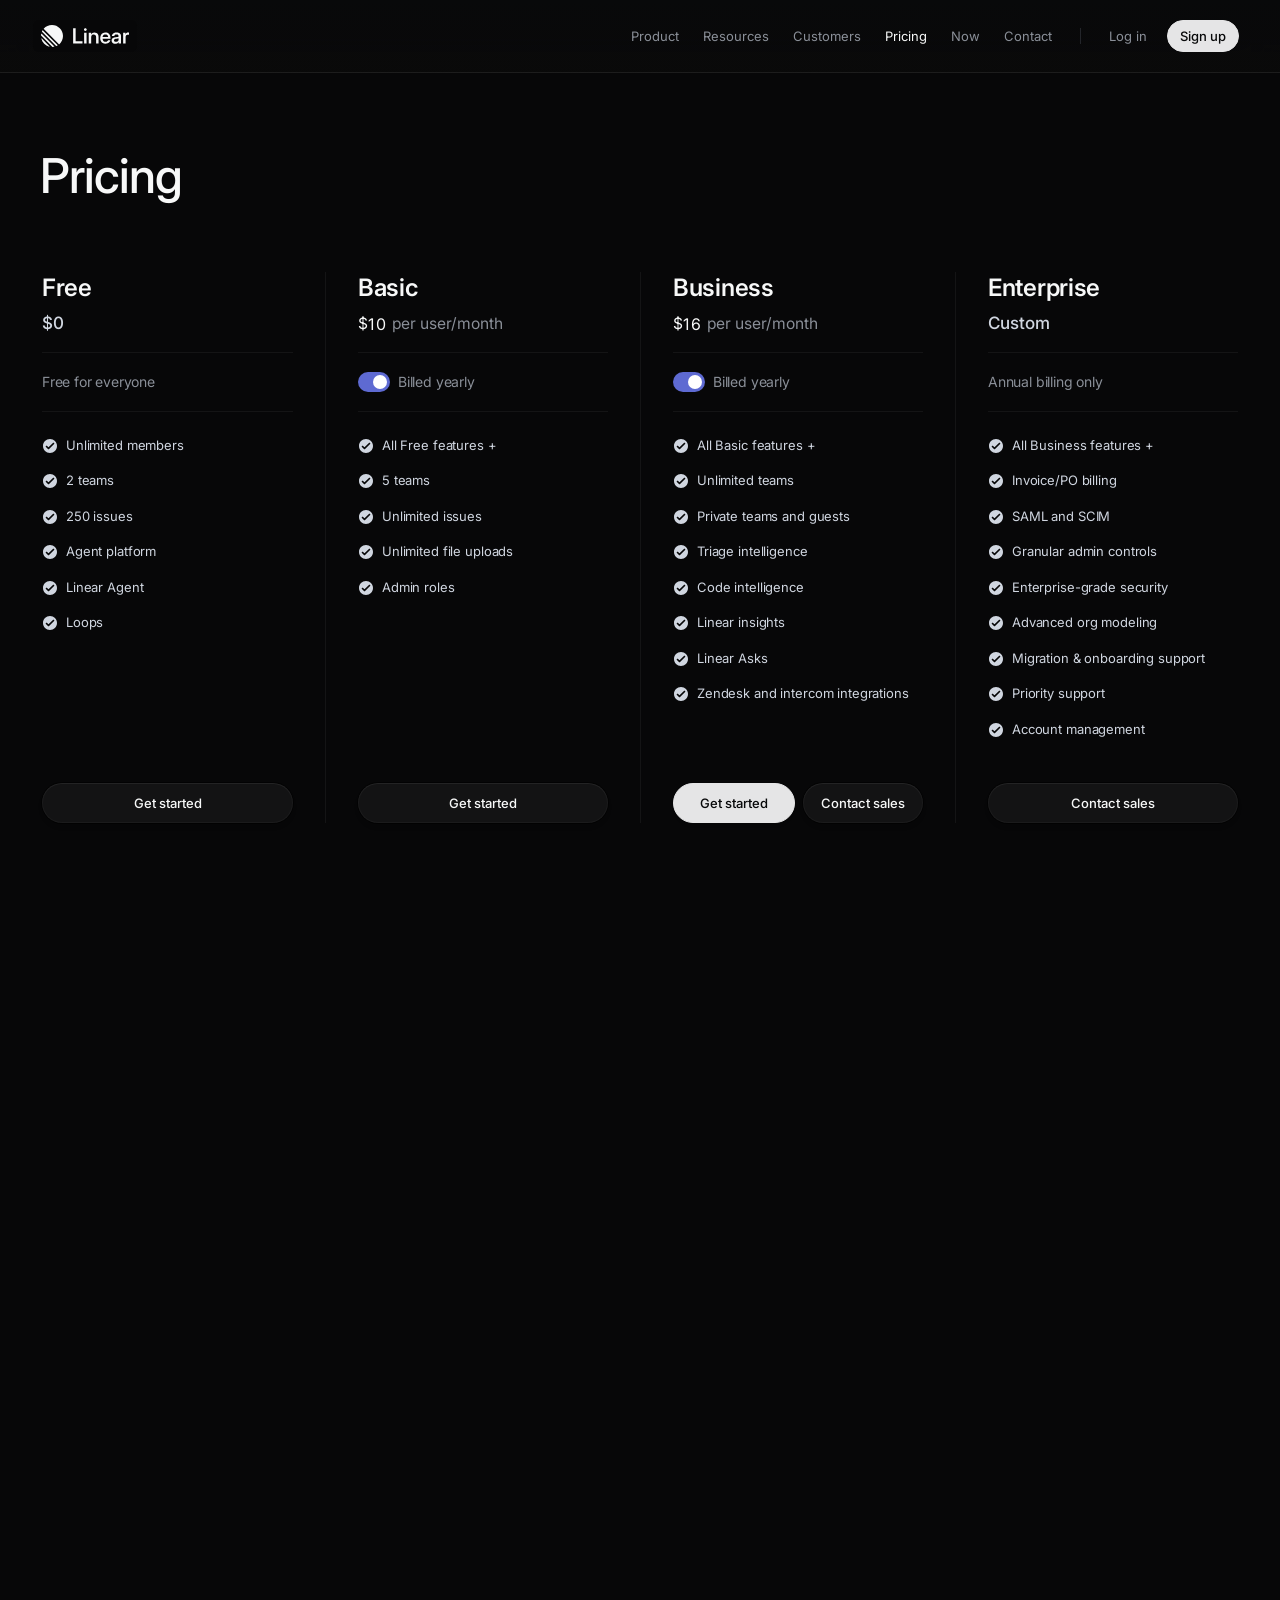
==== index.html @ 8bc46208 "Rename Linear-Pricing.html to index.html" ====
<!doctype html>
<html lang="en">

<head>
  <meta charset="UTF-8" />
  <meta name="viewport" content="width=device-width, initial-scale=1.0" />
  <link rel="preconnect" href="https://fonts.googleapis.com" />
  <link rel="preconnect" href="https://fonts.gstatic.com" crossorigin />
  <link
    href="https://fonts.googleapis.com/css2?family=Arimo:ital,wght@0,400..700;1,400..700&family=DM+Sans:ital,opsz,wght@0,9..40,100..1000;1,9..40,100..1000&family=Familjen+Grotesk:ital,wght@0,400..700;1,400..700&family=Figtree:ital,wght@0,300..900;1,300..900&family=Fraunces:ital,opsz,wght@0,9..144,100..900;1,9..144,100..900&family=Funnel+Display:wght@300..800&family=Inter:ital,opsz,wght@0,14..32,100..900;1,14..32,100..900&family=JetBrains+Mono:ital,wght@0,100..800;1,100..800&family=M+PLUS+Rounded+1c&family=Montserrat:ital,wght@0,100..900;1,100..900&family=Murecho:wght@100..900&family=Roboto+Mono:ital,wght@0,100..700;1,100..700&family=SN+Pro:ital,wght@0,200..900;1,200..900&family=WDXL+Lubrifont+SC&display=swap"
    rel="stylesheet" />
  <link rel="preload" href="https://static.linear.app/fonts/InterVariable.woff2?v=4.1" as="font" type="font/woff2"
    crossorigin="anonymous" />
  <link rel="stylesheet" href="Linear-Pricing.css" />
  <title>Linear-Pricing</title>
</head>

<body>
  <div class="body-container">
    <div class="data-header">
      <header class="h">
        <nav class="h-n">
          <div class="header">
            <div class="header-wrapper">
              <ul class="nav-ul">
                <li class="n-l1">
                  <span class="l-s">
                    <a href="/homepage" aria-label="Navigate to home" data-radix-collection-item="" class="l-a"
                      rel="noopener">
                      <svg class="l-svg" height="22" viewBox="0 0 400 100" fill="currentColor" size="22"
                        color="currentColor" aria-label="Linear">
                        <path class="l-path" fill-rule="evenodd" clip-rule="evenodd"
                          d="M12.9266 16.3713c-.5283.5806-.4933 1.4714.0617 2.0265l68.5946 68.5946c.5551.555 1.4459.59 2.0265.0617 10.0579-9.1522 16.3713-22.3478 16.3713-37.0179C99.9807 22.402 77.5788 0 49.9445 0 35.2744 0 22.0788 6.31337 12.9266 16.3713ZM4.35334 29.3894c-.25348.5589-.12567 1.2142.30824 1.6481L68.9432 95.3191c.4339.4339 1.0892.5617 1.6481.3083 1.485-.6736 2.9312-1.4176 4.3344-2.2277.8341-.4815.9618-1.6195.2808-2.3005L8.88146 24.7742c-.68097-.681-1.81894-.5532-2.30045.2808-.81013 1.4032-1.55411 2.8494-2.22767 4.3344ZM.453579 47.796c-.300979-.301-.46112014-.7158-.4327856-1.1405.1327026-1.9891.3816396-3.9463.7400796-5.865.214926-1.1505 1.620727-1.5497 2.448307-.7222L59.9124 96.7715c.8275.8276.4283 2.2334-.7222 2.4483-1.9187.3585-3.8759.6074-5.865.7401-.4247.0283-.8395-.1318-1.1405-.4328L.453579 47.796ZM3.93331 61.7589c-1.0331-1.0331-2.70028-.1429-2.32193 1.2683C6.22104 80.2203 19.7604 93.7597 36.9535 98.3693c1.4112.3784 2.3014-1.2888 1.2683-2.3219L3.93331 61.7589ZM201.602 27.535c3.587 0 6.494-2.918 6.494-6.5175S205.189 14.5 201.602 14.5c-3.586 0-6.493 2.918-6.493 6.5175s2.907 6.5175 6.493 6.5175Zm-55.621 56.8396V14.5039h11.54v59.648h31.115v10.2227h-42.655Zm82.136-28.511v28.511h-11.166V34.8555h11.026v8.4876l.14-.0937c1.121-2.6573 2.928-4.8769 5.42-6.6589 2.491-1.8132 5.668-2.7198 9.531-2.7198 3.426 0 6.54.766 9.344 2.2978 2.803 1.5006 5.045 3.7045 6.727 6.6119 1.682 2.9074 2.523 6.4713 2.523 10.6916v30.9026h-11.166V55.0195c0-3.7514-.997-6.5963-2.99-8.5345-1.962-1.9695-4.594-2.9543-7.896-2.9543-2.118 0-4.049.4377-5.793 1.313-1.744.8754-3.13 2.2196-4.158 4.0328-1.028 1.8132-1.542 4.1422-1.542 6.9871Zm101.105 27.6669c2.554 1.0942 5.482 1.6413 8.783 1.6413 2.71 0 5.03-.3439 6.961-1.0317 1.932-.719 3.52-1.6725 4.766-2.8605 1.277-1.1879 2.289-2.4853 3.037-3.8921h.187v6.9871h10.699V50.2833c0-2.4072-.468-4.6111-1.402-6.6119-.934-2.0008-2.289-3.7358-4.065-5.2051-1.744-1.4694-3.862-2.5948-6.354-3.3763-2.491-.8129-5.295-1.2193-8.409-1.2193-4.267 0-7.958.7347-11.073 2.204-3.084 1.4381-5.497 3.3763-7.242 5.8148-1.744 2.4384-2.694 5.1895-2.85 8.2531h10.793c.124-1.438.623-2.7198 1.495-3.8452.872-1.1254 2.056-2.0008 3.551-2.626 1.495-.6565 3.223-.9848 5.186-.9848 1.962 0 3.628.3283 4.999.9848 1.401.6565 2.476 1.5475 3.223 2.6729.748 1.1254 1.122 2.4384 1.122 3.939v.3752c0 1.1254-.39 1.9538-1.168 2.4853-.748.5314-2.025.9222-3.831 1.1723-1.776.2501-4.205.5471-7.289.891-2.523.2813-4.952.7034-7.288 1.2661-2.336.5627-4.423 1.3912-6.261 2.4853-1.806 1.0942-3.239 2.5479-4.298 4.3611-1.059 1.8132-1.588 4.1422-1.588 6.987 0 3.2826.747 6.0336 2.242 8.2532 1.495 2.1884 3.52 3.8453 6.074 4.9707Zm18.081-8.3001c-1.807.9691-4.034 1.4537-6.681 1.4537-2.679 0-4.813-.5627-6.401-1.6881-1.589-1.1567-2.383-2.7355-2.383-4.7362 0-1.5631.436-2.8293 1.308-3.7984.904-.9691 2.087-1.735 3.551-2.2977 1.464-.5628 3.052-.9535 4.765-1.1724 1.246-.1875 2.461-.3751 3.645-.5627 1.183-.2188 2.289-.422 3.317-.6096 1.028-.2188 1.9-.4377 2.616-.6565.748-.2188 1.293-.4533 1.635-.7034v5.5334c0 1.9382-.451 3.7202-1.355 5.3458-.872 1.5944-2.211 2.8917-4.017 3.8921Zm26.094 9.1442V34.8555h10.745v8.1594h.141c.903-2.8136 2.32-4.955 4.251-6.4244 1.962-1.5005 4.532-2.2508 7.709-2.2508.779 0 1.48.0312 2.102.0938.655.0312 1.2.0625 1.636.0937v10.082c-.405-.0625-1.122-.1406-2.149-.2344-1.028-.0938-2.118-.1407-3.271-.1407-1.838 0-3.519.422-5.046 1.2661-1.526.8441-2.741 2.1415-3.644 3.8921-.872 1.7195-1.308 3.8922-1.308 6.5182v28.4641h-11.166Zm-177.401 0V34.8555h11.166v49.5191h-11.166Zm84.238-2.204c3.582 2.2196 7.834 3.3294 12.755 3.3294 3.8 0 7.257-.6878 10.372-2.0633 3.146-1.4068 5.762-3.3294 7.849-5.7678 2.087-2.4697 3.442-5.3146 4.065-8.5346h-10.512c-.468 1.4693-1.231 2.7667-2.29 3.8921-1.027 1.0942-2.32 1.9539-3.877 2.5792-1.558.6252-3.364.9378-5.42.9378-2.772 0-5.155-.6252-7.148-1.8757-1.962-1.2505-3.457-2.9855-4.485-5.2051-.933-2.043-1.443-4.3564-1.529-6.9402h35.915v-3.0012c0-3.8139-.561-7.284-1.682-10.4102-1.121-3.1575-2.71-5.8773-4.766-8.1594-2.055-2.3134-4.531-4.0953-7.428-5.3458-2.866-1.2505-6.058-1.8757-9.578-1.8757-4.578 0-8.627 1.1098-12.147 3.3294-3.52 2.2196-6.276 5.2833-8.27 9.191-1.993 3.9078-2.99 8.3782-2.99 13.4114 0 5.0019.966 9.4568 2.897 13.3645 1.931 3.8765 4.688 6.9246 8.269 9.1442Zm23.501-32.7783c-1.028-2.1258-2.492-3.767-4.392-4.9237-1.9-1.1567-4.142-1.7351-6.728-1.7351-2.554 0-4.781.5784-6.681 1.7351-1.868 1.1567-3.332 2.7979-4.391 4.9237-.756 1.5396-1.234 3.2903-1.434 5.2521h25.059c-.2-1.9618-.678-3.7125-1.433-5.2521Z">
                        </path>
                      </svg>
                    </a>
                  </span>
                </li>
                <li class="n-l2">
                  <ul class="li-ul">
                    <li class="l2-li">
                      <button type="button" class="li-b" id="li-1">
                        Product
                      </button>
                    </li>
                    <li class="l2-li">
                      <button type="button" class="li-b" id="li-2">
                        Resources
                      </button>
                    </li>
                    <li class="l2-li">
                      <button type="button" class="li-b" id="li-3">
                        Customers
                      </button>
                    </li>
                    <li class="l2-li">
                      <button type="button" class="li-b" id="li-4" style="color: #f7f8f8;">
                        Pricing
                      </button>
                    </li>
                    <li class="l2-li l2-li5">
                      <button type="button" class="li-b" id="li-5">
                        Now
                      </button>
                    </li>
                    <li class="l2-li">
                      <button type="button" class="li-b" id="li-6">
                        Contact
                      </button>
                    </li>
                  </ul>
                  <div style="flex: 1"></div>
                  <div class="n-d"></div>
                  <div style="flex: 1"></div>
                  <ul class="n-btn">
                    <li class="b-l" class="btn-l">
                      <span>
                        <a id="n-b1" class="n-b" href=""> Log in </a>
                      </span>
                    </li>
                    <li class="b-l" class="btn-l">
                      <span>
                        <a id="n-b2" class="n-b" href=""> Sign up </a>
                      </span>
                    </li>
                  </ul>
                </li>
                <li class="n-l3">
                  <button class="n-l3b">
                    <svg width="16" height="16" viewBox="0 0 16 16" fill="#f7f8f8" xmlns="http://www.w3.org/2000/svg">
                      <rect x="1" y="7.5" width="14" height="1" rx="0.5"
                        style="transform-origin:center;transition:160ms cubic-bezier(0.25, 0.46, 0.45, 0.94);transform:translateY(-3.5px)">
                      </rect>
                      <rect x="1" y="7.5" width="14" height="1" rx="0.5"
                        style="transform-origin:center;transition:160ms cubic-bezier(0.25, 0.46, 0.45, 0.94);transform:translateY(3.5px)">
                      </rect>
                    </svg>
                  </button>
                </li>
              </ul>
            </div>
          </div>
        </nav>
      </header>
    </div>
    <main class="l-content">
      <div class="skip-nav"></div>
      <div class="content">
        <div class="c1">
          <div class="c1-a">
            <header class="c1-aH">
              <div class="c1-ah">
                <h1 class="ah-a">Pricing</h1>
              </div>
            </header>
          </div>
          <div class="c1-t">
            <section class="c1-ts">
              <div class="c1-tsd">
                <h3 class="c1-tsd-h">Free</h3>
                <div class="b-space" style="height: 8px"></div>
                <div class="c1-tsd-d"><span class="c1-tsd-ds">$0</span></div>
              </div>
              <span class="c1-tss">

                <div class="c1-tss-d"><span class="c1-tss-ds">Free for everyone</span></div>
              </span>
              <div class="b-space" style="height: 24px"></div>
              <ul class="c1-tsul">
                <li class="c1-tsli">
                  <svg width="16" height="16" viewBox="0 0 16 16" role="img" focusable="false" aria-hidden="true"
                    xmlns="http://www.w3.org/2000/svg" class="c1-ts-lisv" style="color:#d0d6e0" fill="d0d6e0">
                    <path fill-rule="evenodd" clip-rule="evenodd"
                      d="M8 1.00195C4.13401 1.00195 1 4.13596 1 8.00195C1 11.8679 4.13401 15.002 8 15.002C11.866 15.002 15 11.8679 15 8.00195C15 4.13596 11.866 1.00195 8 1.00195ZM12.101 6.10299C12.433 5.77105 12.433 5.23286 12.101 4.90091C11.7691 4.56897 11.2309 4.56897 10.899 4.90091L6.5 9.29987L5.10104 7.90091C4.7691 7.56897 4.2309 7.56897 3.89896 7.90091C3.56701 8.23286 3.56701 8.77105 3.89896 9.10299L5.89896 11.103C6.2309 11.4349 6.7691 11.4349 7.10104 11.103L12.101 6.10299Z">
                    </path>
                  </svg>
                  <span class="c1-ts-lis">
                    Unlimited members</span>
                </li>
                <li class="c1-tsli">
                  <svg width="16" height="16" viewBox="0 0 16 16" role="img" focusable="false" aria-hidden="true"
                    xmlns="http://www.w3.org/2000/svg" class="c1-ts-lisv" style="color:#d0d6e0" fill="d0d6e0">
                    <path fill-rule="evenodd" clip-rule="evenodd"
                      d="M8 1.00195C4.13401 1.00195 1 4.13596 1 8.00195C1 11.8679 4.13401 15.002 8 15.002C11.866 15.002 15 11.8679 15 8.00195C15 4.13596 11.866 1.00195 8 1.00195ZM12.101 6.10299C12.433 5.77105 12.433 5.23286 12.101 4.90091C11.7691 4.56897 11.2309 4.56897 10.899 4.90091L6.5 9.29987L5.10104 7.90091C4.7691 7.56897 4.2309 7.56897 3.89896 7.90091C3.56701 8.23286 3.56701 8.77105 3.89896 9.10299L5.89896 11.103C6.2309 11.4349 6.7691 11.4349 7.10104 11.103L12.101 6.10299Z">
                    </path>
                  </svg><span class="c1-ts-lis">2 teams</span>
                </li>
                <li class="c1-tsli">
                  <svg width="16" height="16" viewBox="0 0 16 16" role="img" focusable="false" aria-hidden="true"
                    xmlns="http://www.w3.org/2000/svg" class="c1-ts-lisv" style="color:#d0d6e0" fill="d0d6e0">
                    <path fill-rule="evenodd" clip-rule="evenodd"
                      d="M8 1.00195C4.13401 1.00195 1 4.13596 1 8.00195C1 11.8679 4.13401 15.002 8 15.002C11.866 15.002 15 11.8679 15 8.00195C15 4.13596 11.866 1.00195 8 1.00195ZM12.101 6.10299C12.433 5.77105 12.433 5.23286 12.101 4.90091C11.7691 4.56897 11.2309 4.56897 10.899 4.90091L6.5 9.29987L5.10104 7.90091C4.7691 7.56897 4.2309 7.56897 3.89896 7.90091C3.56701 8.23286 3.56701 8.77105 3.89896 9.10299L5.89896 11.103C6.2309 11.4349 6.7691 11.4349 7.10104 11.103L12.101 6.10299Z">
                    </path>
                  </svg><span class="c1-ts-lis">250 issues</span>
                </li>
                <li class="c1-tsli">
                  <svg width="16" height="16" viewBox="0 0 16 16" role="img" focusable="false" aria-hidden="true"
                    xmlns="http://www.w3.org/2000/svg" class="c1-ts-lisv" style="color:#d0d6e0" fill="d0d6e0">
                    <path fill-rule="evenodd" clip-rule="evenodd"
                      d="M8 1.00195C4.13401 1.00195 1 4.13596 1 8.00195C1 11.8679 4.13401 15.002 8 15.002C11.866 15.002 15 11.8679 15 8.00195C15 4.13596 11.866 1.00195 8 1.00195ZM12.101 6.10299C12.433 5.77105 12.433 5.23286 12.101 4.90091C11.7691 4.56897 11.2309 4.56897 10.899 4.90091L6.5 9.29987L5.10104 7.90091C4.7691 7.56897 4.2309 7.56897 3.89896 7.90091C3.56701 8.23286 3.56701 8.77105 3.89896 9.10299L5.89896 11.103C6.2309 11.4349 6.7691 11.4349 7.10104 11.103L12.101 6.10299Z">
                    </path>
                  </svg><span class="c1-ts-lis">Agent platform</span>
                </li>
                <li class="c1-tsli">
                  <svg width="16" height="16" viewBox="0 0 16 16" role="img" focusable="false" aria-hidden="true"
                    xmlns="http://www.w3.org/2000/svg" class="c1-ts-lisv" style="color:#d0d6e0" fill="d0d6e0">
                    <path fill-rule="evenodd" clip-rule="evenodd"
                      d="M8 1.00195C4.13401 1.00195 1 4.13596 1 8.00195C1 11.8679 4.13401 15.002 8 15.002C11.866 15.002 15 11.8679 15 8.00195C15 4.13596 11.866 1.00195 8 1.00195ZM12.101 6.10299C12.433 5.77105 12.433 5.23286 12.101 4.90091C11.7691 4.56897 11.2309 4.56897 10.899 4.90091L6.5 9.29987L5.10104 7.90091C4.7691 7.56897 4.2309 7.56897 3.89896 7.90091C3.56701 8.23286 3.56701 8.77105 3.89896 9.10299L5.89896 11.103C6.2309 11.4349 6.7691 11.4349 7.10104 11.103L12.101 6.10299Z">
                    </path>
                  </svg><span class="c1-ts-lis">Linear Agent</span>
                </li>
                <li class="c1-tsli">
                  <svg width="16" height="16" viewBox="0 0 16 16" role="img" focusable="false" aria-hidden="true"
                    xmlns="http://www.w3.org/2000/svg" class="c1-ts-lisv" style="color:#d0d6e0" fill="d0d6e0">
                    <path fill-rule="evenodd" clip-rule="evenodd"
                      d="M8 1.00195C4.13401 1.00195 1 4.13596 1 8.00195C1 11.8679 4.13401 15.002 8 15.002C11.866 15.002 15 11.8679 15 8.00195C15 4.13596 11.866 1.00195 8 1.00195ZM12.101 6.10299C12.433 5.77105 12.433 5.23286 12.101 4.90091C11.7691 4.56897 11.2309 4.56897 10.899 4.90091L6.5 9.29987L5.10104 7.90091C4.7691 7.56897 4.2309 7.56897 3.89896 7.90091C3.56701 8.23286 3.56701 8.77105 3.89896 9.10299L5.89896 11.103C6.2309 11.4349 6.7691 11.4349 7.10104 11.103L12.101 6.10299Z">
                    </path>
                  </svg><span class="c1-ts-lis">Loops</span>
                </li>
              </ul>
              <div class="b-space" style="height: 44px"></div>
              <div class="c1-tsb"><button class="c1-tsb-btn">Get started</button></div>
            </section>
            <section class="c1-ts">
              <div class="c1-tsd">
                <h3 class="c1-tsd-h">Basic</h3>
                <div class="b-space" style="height: 8px"></div>
                <div class="c1-tsd-d">
                  <span class="c1tsdds1">
                    <span class="c1tsdds">
                      <span class="c1-tsd-ds1">
                        <span class="c1-tsd-ds1-a">$</span>
                        <span class="c1-tsd-ds1-b">10</span>
                      </span><span class="c1-tsd-ds2">per user/month</span>
                    </span>
                  </span>
                </div>
              </div>
              <span class="c1-tss">
                <div class="c1-tss-d"><span class="c1-tss-ds" style="gap: 8px;">
                    <span class="c1-tss-ds1">
                      <input type="checkbox" id="toggle" class="toggle" checked>
                      <label for="toggle" class="switch"></label>
                    </span>
                    <span class="c1-tss-ds2">Billed yearly</span>
                  </span></div>
              </span>
              <div class="b-space" style="height: 24px"></div>
              <ul class="c1-tsul">
                <li class="c1-tsli">
                  <svg width="16" height="16" viewBox="0 0 16 16" role="img" focusable="false" aria-hidden="true"
                    xmlns="http://www.w3.org/2000/svg" class="c1-ts-lisv" style="color:#d0d6e0" fill="d0d6e0">
                    <path fill-rule="evenodd" clip-rule="evenodd"
                      d="M8 1.00195C4.13401 1.00195 1 4.13596 1 8.00195C1 11.8679 4.13401 15.002 8 15.002C11.866 15.002 15 11.8679 15 8.00195C15 4.13596 11.866 1.00195 8 1.00195ZM12.101 6.10299C12.433 5.77105 12.433 5.23286 12.101 4.90091C11.7691 4.56897 11.2309 4.56897 10.899 4.90091L6.5 9.29987L5.10104 7.90091C4.7691 7.56897 4.2309 7.56897 3.89896 7.90091C3.56701 8.23286 3.56701 8.77105 3.89896 9.10299L5.89896 11.103C6.2309 11.4349 6.7691 11.4349 7.10104 11.103L12.101 6.10299Z">
                    </path>
                  </svg><span class="c1-ts-lis">All Free features +
                  </span>
                </li>
                <li class="c1-tsli">
                  <svg width="16" height="16" viewBox="0 0 16 16" role="img" focusable="false" aria-hidden="true"
                    xmlns="http://www.w3.org/2000/svg" class="c1-ts-lisv" style="color:#d0d6e0" fill="d0d6e0">
                    <path fill-rule="evenodd" clip-rule="evenodd"
                      d="M8 1.00195C4.13401 1.00195 1 4.13596 1 8.00195C1 11.8679 4.13401 15.002 8 15.002C11.866 15.002 15 11.8679 15 8.00195C15 4.13596 11.866 1.00195 8 1.00195ZM12.101 6.10299C12.433 5.77105 12.433 5.23286 12.101 4.90091C11.7691 4.56897 11.2309 4.56897 10.899 4.90091L6.5 9.29987L5.10104 7.90091C4.7691 7.56897 4.2309 7.56897 3.89896 7.90091C3.56701 8.23286 3.56701 8.77105 3.89896 9.10299L5.89896 11.103C6.2309 11.4349 6.7691 11.4349 7.10104 11.103L12.101 6.10299Z">
                    </path>
                  </svg><span class="c1-ts-lis">5 teams</span>
                </li>
                <li class="c1-tsli">

                  <svg width="16" height="16" viewBox="0 0 16 16" role="img" focusable="false" aria-hidden="true"
                    xmlns="http://www.w3.org/2000/svg" class="c1-ts-lisv" style="color:#d0d6e0" fill="d0d6e0">
                    <path fill-rule="evenodd" clip-rule="evenodd"
                      d="M8 1.00195C4.13401 1.00195 1 4.13596 1 8.00195C1 11.8679 4.13401 15.002 8 15.002C11.866 15.002 15 11.8679 15 8.00195C15 4.13596 11.866 1.00195 8 1.00195ZM12.101 6.10299C12.433 5.77105 12.433 5.23286 12.101 4.90091C11.7691 4.56897 11.2309 4.56897 10.899 4.90091L6.5 9.29987L5.10104 7.90091C4.7691 7.56897 4.2309 7.56897 3.89896 7.90091C3.56701 8.23286 3.56701 8.77105 3.89896 9.10299L5.89896 11.103C6.2309 11.4349 6.7691 11.4349 7.10104 11.103L12.101 6.10299Z">
                    </path>
                  </svg><span class="c1-ts-lis">Unlimited issues</span>
                </li>
                <li class="c1-tsli">
                  <svg width="16" height="16" viewBox="0 0 16 16" role="img" focusable="false" aria-hidden="true"
                    xmlns="http://www.w3.org/2000/svg" class="c1-ts-lisv" style="color:#d0d6e0" fill="d0d6e0">
                    <path fill-rule="evenodd" clip-rule="evenodd"
                      d="M8 1.00195C4.13401 1.00195 1 4.13596 1 8.00195C1 11.8679 4.13401 15.002 8 15.002C11.866 15.002 15 11.8679 15 8.00195C15 4.13596 11.866 1.00195 8 1.00195ZM12.101 6.10299C12.433 5.77105 12.433 5.23286 12.101 4.90091C11.7691 4.56897 11.2309 4.56897 10.899 4.90091L6.5 9.29987L5.10104 7.90091C4.7691 7.56897 4.2309 7.56897 3.89896 7.90091C3.56701 8.23286 3.56701 8.77105 3.89896 9.10299L5.89896 11.103C6.2309 11.4349 6.7691 11.4349 7.10104 11.103L12.101 6.10299Z">
                    </path>
                  </svg><span class="c1-ts-lis">Unlimited file
                    uploads</span>
                </li>
                <li class="c1-tsli">
                  <svg width="16" height="16" viewBox="0 0 16 16" role="img" focusable="false" aria-hidden="true"
                    xmlns="http://www.w3.org/2000/svg" class="c1-ts-lisv" style="color:#d0d6e0" fill="d0d6e0">
                    <path fill-rule="evenodd" clip-rule="evenodd"
                      d="M8 1.00195C4.13401 1.00195 1 4.13596 1 8.00195C1 11.8679 4.13401 15.002 8 15.002C11.866 15.002 15 11.8679 15 8.00195C15 4.13596 11.866 1.00195 8 1.00195ZM12.101 6.10299C12.433 5.77105 12.433 5.23286 12.101 4.90091C11.7691 4.56897 11.2309 4.56897 10.899 4.90091L6.5 9.29987L5.10104 7.90091C4.7691 7.56897 4.2309 7.56897 3.89896 7.90091C3.56701 8.23286 3.56701 8.77105 3.89896 9.10299L5.89896 11.103C6.2309 11.4349 6.7691 11.4349 7.10104 11.103L12.101 6.10299Z">
                    </path>
                  </svg><span class="c1-ts-lis">Admin roles</span>
                </li>
              </ul>
              <div class="b-space" style="height: 44px"></div>
              <div class="c1-tsb"><button class="c1-tsb-btn">Get started</button></div>
            </section>
            <section class="c1-ts">
              <div class="c1-tsd">
                <h3 class="c1-tsd-h">Business</h3>
                <div class="b-space" style="height: 8px"></div>
                <div class="c1-tsd-d">
                  <span class="c1tsdds1">
                    <span class="c1tsdds">
                      <span class="c1-tsd-ds1">
                        <span class="c1-tsd-ds1-a">$</span>
                        <span class="c1-tsd-ds1-b">16</span>
                      </span><span class="c1-tsd-ds2">per user/month</span>
                    </span>
                </div>
              </div>
              <span class="c1-tss">
                <div class="c1-tss-d">
                  <span class="c1-tss-ds" style="gap: 8px;">
                    <span class="c1-tss-ds1">
                      <input type="checkbox" id="toggle1" class="toggle" checked>
                      <label for="toggle1" class="switch"></label>
                    </span>
                    <span class="c1-tss-ds2">Billed yearly</span>
                </div>
              </span>
              <div class="b-space" style="height: 24px"></div>
              <ul class="c1-tsul">
                <li class="c1-tsli">
                  <svg width="16" height="16" viewBox="0 0 16 16" role="img" focusable="false" aria-hidden="true"
                    xmlns="http://www.w3.org/2000/svg" class="c1-ts-lisv" style="color:#d0d6e0" fill="d0d6e0">
                    <path fill-rule="evenodd" clip-rule="evenodd"
                      d="M8 1.00195C4.13401 1.00195 1 4.13596 1 8.00195C1 11.8679 4.13401 15.002 8 15.002C11.866 15.002 15 11.8679 15 8.00195C15 4.13596 11.866 1.00195 8 1.00195ZM12.101 6.10299C12.433 5.77105 12.433 5.23286 12.101 4.90091C11.7691 4.56897 11.2309 4.56897 10.899 4.90091L6.5 9.29987L5.10104 7.90091C4.7691 7.56897 4.2309 7.56897 3.89896 7.90091C3.56701 8.23286 3.56701 8.77105 3.89896 9.10299L5.89896 11.103C6.2309 11.4349 6.7691 11.4349 7.10104 11.103L12.101 6.10299Z">
                    </path>
                  </svg><span class="c1-ts-lis">All Basic features +</span>
                </li>
                <li class="c1-tsli">
                  <svg width="16" height="16" viewBox="0 0 16 16" role="img" focusable="false" aria-hidden="true"
                    xmlns="http://www.w3.org/2000/svg" class="c1-ts-lisv" style="color:#d0d6e0" fill="d0d6e0">
                    <path fill-rule="evenodd" clip-rule="evenodd"
                      d="M8 1.00195C4.13401 1.00195 1 4.13596 1 8.00195C1 11.8679 4.13401 15.002 8 15.002C11.866 15.002 15 11.8679 15 8.00195C15 4.13596 11.866 1.00195 8 1.00195ZM12.101 6.10299C12.433 5.77105 12.433 5.23286 12.101 4.90091C11.7691 4.56897 11.2309 4.56897 10.899 4.90091L6.5 9.29987L5.10104 7.90091C4.7691 7.56897 4.2309 7.56897 3.89896 7.90091C3.56701 8.23286 3.56701 8.77105 3.89896 9.10299L5.89896 11.103C6.2309 11.4349 6.7691 11.4349 7.10104 11.103L12.101 6.10299Z">
                    </path>
                  </svg></span><span class="c1-ts-lis">Unlimited teams</span>
                </li>
                <li class="c1-tsli">
                  <svg width="16" height="16" viewBox="0 0 16 16" role="img" focusable="false" aria-hidden="true"
                    xmlns="http://www.w3.org/2000/svg" class="c1-ts-lisv" style="color:#d0d6e0" fill="d0d6e0">
                    <path fill-rule="evenodd" clip-rule="evenodd"
                      d="M8 1.00195C4.13401 1.00195 1 4.13596 1 8.00195C1 11.8679 4.13401 15.002 8 15.002C11.866 15.002 15 11.8679 15 8.00195C15 4.13596 11.866 1.00195 8 1.00195ZM12.101 6.10299C12.433 5.77105 12.433 5.23286 12.101 4.90091C11.7691 4.56897 11.2309 4.56897 10.899 4.90091L6.5 9.29987L5.10104 7.90091C4.7691 7.56897 4.2309 7.56897 3.89896 7.90091C3.56701 8.23286 3.56701 8.77105 3.89896 9.10299L5.89896 11.103C6.2309 11.4349 6.7691 11.4349 7.10104 11.103L12.101 6.10299Z">
                    </path>
                  </svg></span><span class="c1-ts-lis">Private teams and guests</span>
                </li>
                <li class="c1-tsli">
                  <svg width="16" height="16" viewBox="0 0 16 16" role="img" focusable="false" aria-hidden="true"
                    xmlns="http://www.w3.org/2000/svg" class="c1-ts-lisv" style="color:#d0d6e0" fill="d0d6e0">
                    <path fill-rule="evenodd" clip-rule="evenodd"
                      d="M8 1.00195C4.13401 1.00195 1 4.13596 1 8.00195C1 11.8679 4.13401 15.002 8 15.002C11.866 15.002 15 11.8679 15 8.00195C15 4.13596 11.866 1.00195 8 1.00195ZM12.101 6.10299C12.433 5.77105 12.433 5.23286 12.101 4.90091C11.7691 4.56897 11.2309 4.56897 10.899 4.90091L6.5 9.29987L5.10104 7.90091C4.7691 7.56897 4.2309 7.56897 3.89896 7.90091C3.56701 8.23286 3.56701 8.77105 3.89896 9.10299L5.89896 11.103C6.2309 11.4349 6.7691 11.4349 7.10104 11.103L12.101 6.10299Z">
                    </path>
                  </svg><span class="c1-ts-lis">Triage intelligence</span>
                </li>
                <li class="c1-tsli">
                  <svg width="16" height="16" viewBox="0 0 16 16" role="img" focusable="false" aria-hidden="true"
                    xmlns="http://www.w3.org/2000/svg" class="c1-ts-lisv" style="color:#d0d6e0" fill="d0d6e0">
                    <path fill-rule="evenodd" clip-rule="evenodd"
                      d="M8 1.00195C4.13401 1.00195 1 4.13596 1 8.00195C1 11.8679 4.13401 15.002 8 15.002C11.866 15.002 15 11.8679 15 8.00195C15 4.13596 11.866 1.00195 8 1.00195ZM12.101 6.10299C12.433 5.77105 12.433 5.23286 12.101 4.90091C11.7691 4.56897 11.2309 4.56897 10.899 4.90091L6.5 9.29987L5.10104 7.90091C4.7691 7.56897 4.2309 7.56897 3.89896 7.90091C3.56701 8.23286 3.56701 8.77105 3.89896 9.10299L5.89896 11.103C6.2309 11.4349 6.7691 11.4349 7.10104 11.103L12.101 6.10299Z">
                    </path>
                  </svg><span class="c1-ts-lis">Code intelligence</span>
                </li>
                <li class="c1-tsli">
                  <svg width="16" height="16" viewBox="0 0 16 16" role="img" focusable="false" aria-hidden="true"
                    xmlns="http://www.w3.org/2000/svg" class="c1-ts-lisv" style="color:#d0d6e0" fill="d0d6e0">
                    <path fill-rule="evenodd" clip-rule="evenodd"
                      d="M8 1.00195C4.13401 1.00195 1 4.13596 1 8.00195C1 11.8679 4.13401 15.002 8 15.002C11.866 15.002 15 11.8679 15 8.00195C15 4.13596 11.866 1.00195 8 1.00195ZM12.101 6.10299C12.433 5.77105 12.433 5.23286 12.101 4.90091C11.7691 4.56897 11.2309 4.56897 10.899 4.90091L6.5 9.29987L5.10104 7.90091C4.7691 7.56897 4.2309 7.56897 3.89896 7.90091C3.56701 8.23286 3.56701 8.77105 3.89896 9.10299L5.89896 11.103C6.2309 11.4349 6.7691 11.4349 7.10104 11.103L12.101 6.10299Z">
                    </path>
                  </svg><span class="c1-ts-lis">Linear insights</span>
                </li>
                <li class="c1-tsli">
                  <svg width="16" height="16" viewBox="0 0 16 16" role="img" focusable="false" aria-hidden="true"
                    xmlns="http://www.w3.org/2000/svg" class="c1-ts-lisv" style="color:#d0d6e0" fill="d0d6e0">
                    <path fill-rule="evenodd" clip-rule="evenodd"
                      d="M8 1.00195C4.13401 1.00195 1 4.13596 1 8.00195C1 11.8679 4.13401 15.002 8 15.002C11.866 15.002 15 11.8679 15 8.00195C15 4.13596 11.866 1.00195 8 1.00195ZM12.101 6.10299C12.433 5.77105 12.433 5.23286 12.101 4.90091C11.7691 4.56897 11.2309 4.56897 10.899 4.90091L6.5 9.29987L5.10104 7.90091C4.7691 7.56897 4.2309 7.56897 3.89896 7.90091C3.56701 8.23286 3.56701 8.77105 3.89896 9.10299L5.89896 11.103C6.2309 11.4349 6.7691 11.4349 7.10104 11.103L12.101 6.10299Z">
                    </path>
                  </svg></span><span class="c1-ts-lis">Linear Asks</span>
                </li>
                <li class="c1-tsli">
                  <svg width="16" height="16" viewBox="0 0 16 16" role="img" focusable="false" aria-hidden="true"
                    xmlns="http://www.w3.org/2000/svg" class="c1-ts-lisv" style="color:#d0d6e0" fill="d0d6e0">
                    <path fill-rule="evenodd" clip-rule="evenodd"
                      d="M8 1.00195C4.13401 1.00195 1 4.13596 1 8.00195C1 11.8679 4.13401 15.002 8 15.002C11.866 15.002 15 11.8679 15 8.00195C15 4.13596 11.866 1.00195 8 1.00195ZM12.101 6.10299C12.433 5.77105 12.433 5.23286 12.101 4.90091C11.7691 4.56897 11.2309 4.56897 10.899 4.90091L6.5 9.29987L5.10104 7.90091C4.7691 7.56897 4.2309 7.56897 3.89896 7.90091C3.56701 8.23286 3.56701 8.77105 3.89896 9.10299L5.89896 11.103C6.2309 11.4349 6.7691 11.4349 7.10104 11.103L12.101 6.10299Z">
                    </path>
                  </svg><span class="c1-ts-lis">Zendesk and intercom integrations</span>
                </li>
              </ul>
              <div class="b-space" style="height: 44px"></div>
              <div class="c1-tsb">
                <button class="c1-tsb-btn c1-tsb-btn1">Get started</button>
                <button class="c1-tsb-btn">Contact sales</button>
              </div>
            </section>
            <section class="c1-ts">
              <div class="c1-tsd">
                <h3 class="c1-tsd-h">Enterprise</h3>
                <div class="b-space" style="height: 8px"></div>
                <div class="c1-tsd-d"><span class="c1-tsd-ds">Custom</span></div>
              </div>
              <span class="c1-tss">
                <div class="c1-tss-d"><span class="c1-tss-ds">Annual billing only</span></div>
              </span>
              <div class="b-space" style="height: 24px"></div>
              <ul class="c1-tsul">
                <li class="c1-tsli"><svg width="16" height="16" viewBox="0 0 16 16" role="img" focusable="false"
                    aria-hidden="true" xmlns="http://www.w3.org/2000/svg" class="c1-ts-lisv" style="color:#d0d6e0"
                    fill="d0d6e0">
                    <path fill-rule="evenodd" clip-rule="evenodd"
                      d="M8 1.00195C4.13401 1.00195 1 4.13596 1 8.00195C1 11.8679 4.13401 15.002 8 15.002C11.866 15.002 15 11.8679 15 8.00195C15 4.13596 11.866 1.00195 8 1.00195ZM12.101 6.10299C12.433 5.77105 12.433 5.23286 12.101 4.90091C11.7691 4.56897 11.2309 4.56897 10.899 4.90091L6.5 9.29987L5.10104 7.90091C4.7691 7.56897 4.2309 7.56897 3.89896 7.90091C3.56701 8.23286 3.56701 8.77105 3.89896 9.10299L5.89896 11.103C6.2309 11.4349 6.7691 11.4349 7.10104 11.103L12.101 6.10299Z">
                    </path>
                  </svg><span class="c1-ts-lis">All Business features +</span></li>
                <li class="c1-tsli"><svg width="16" height="16" viewBox="0 0 16 16" role="img" focusable="false"
                    aria-hidden="true" xmlns="http://www.w3.org/2000/svg" class="c1-ts-lisv" style="color:#d0d6e0"
                    fill="d0d6e0">
                    <path fill-rule="evenodd" clip-rule="evenodd"
                      d="M8 1.00195C4.13401 1.00195 1 4.13596 1 8.00195C1 11.8679 4.13401 15.002 8 15.002C11.866 15.002 15 11.8679 15 8.00195C15 4.13596 11.866 1.00195 8 1.00195ZM12.101 6.10299C12.433 5.77105 12.433 5.23286 12.101 4.90091C11.7691 4.56897 11.2309 4.56897 10.899 4.90091L6.5 9.29987L5.10104 7.90091C4.7691 7.56897 4.2309 7.56897 3.89896 7.90091C3.56701 8.23286 3.56701 8.77105 3.89896 9.10299L5.89896 11.103C6.2309 11.4349 6.7691 11.4349 7.10104 11.103L12.101 6.10299Z">
                    </path>
                  </svg><span class="c1-ts-lis">Invoice/PO billing</span></li>
                <li class="c1-tsli"><svg width="16" height="16" viewBox="0 0 16 16" role="img" focusable="false"
                    aria-hidden="true" xmlns="http://www.w3.org/2000/svg" class="c1-ts-lisv" style="color:#d0d6e0"
                    fill="d0d6e0">
                    <path fill-rule="evenodd" clip-rule="evenodd"
                      d="M8 1.00195C4.13401 1.00195 1 4.13596 1 8.00195C1 11.8679 4.13401 15.002 8 15.002C11.866 15.002 15 11.8679 15 8.00195C15 4.13596 11.866 1.00195 8 1.00195ZM12.101 6.10299C12.433 5.77105 12.433 5.23286 12.101 4.90091C11.7691 4.56897 11.2309 4.56897 10.899 4.90091L6.5 9.29987L5.10104 7.90091C4.7691 7.56897 4.2309 7.56897 3.89896 7.90091C3.56701 8.23286 3.56701 8.77105 3.89896 9.10299L5.89896 11.103C6.2309 11.4349 6.7691 11.4349 7.10104 11.103L12.101 6.10299Z">
                    </path>
                  </svg><span class="c1-ts-lis">SAML and SCIM</span></li>
                <li class="c1-tsli"><svg width="16" height="16" viewBox="0 0 16 16" role="img" focusable="false"
                    aria-hidden="true" xmlns="http://www.w3.org/2000/svg" class="c1-ts-lisv" style="color:#d0d6e0"
                    fill="d0d6e0">
                    <path fill-rule="evenodd" clip-rule="evenodd"
                      d="M8 1.00195C4.13401 1.00195 1 4.13596 1 8.00195C1 11.8679 4.13401 15.002 8 15.002C11.866 15.002 15 11.8679 15 8.00195C15 4.13596 11.866 1.00195 8 1.00195ZM12.101 6.10299C12.433 5.77105 12.433 5.23286 12.101 4.90091C11.7691 4.56897 11.2309 4.56897 10.899 4.90091L6.5 9.29987L5.10104 7.90091C4.7691 7.56897 4.2309 7.56897 3.89896 7.90091C3.56701 8.23286 3.56701 8.77105 3.89896 9.10299L5.89896 11.103C6.2309 11.4349 6.7691 11.4349 7.10104 11.103L12.101 6.10299Z">
                    </path>
                  </svg><span class="c1-ts-lis">Granular admin controls</span></li>
                <li class="c1-tsli"><svg width="16" height="16" viewBox="0 0 16 16" role="img" focusable="false"
                    aria-hidden="true" xmlns="http://www.w3.org/2000/svg" class="c1-ts-lisv" style="color:#d0d6e0"
                    fill="d0d6e0">
                    <path fill-rule="evenodd" clip-rule="evenodd"
                      d="M8 1.00195C4.13401 1.00195 1 4.13596 1 8.00195C1 11.8679 4.13401 15.002 8 15.002C11.866 15.002 15 11.8679 15 8.00195C15 4.13596 11.866 1.00195 8 1.00195ZM12.101 6.10299C12.433 5.77105 12.433 5.23286 12.101 4.90091C11.7691 4.56897 11.2309 4.56897 10.899 4.90091L6.5 9.29987L5.10104 7.90091C4.7691 7.56897 4.2309 7.56897 3.89896 7.90091C3.56701 8.23286 3.56701 8.77105 3.89896 9.10299L5.89896 11.103C6.2309 11.4349 6.7691 11.4349 7.10104 11.103L12.101 6.10299Z">
                    </path>
                  </svg><span class="c1-ts-lis">Enterprise-grade security</span></li>
                <li class="c1-tsli"><svg width="16" height="16" viewBox="0 0 16 16" role="img" focusable="false"
                    aria-hidden="true" xmlns="http://www.w3.org/2000/svg" class="c1-ts-lisv" style="color:#d0d6e0"
                    fill="d0d6e0">
                    <path fill-rule="evenodd" clip-rule="evenodd"
                      d="M8 1.00195C4.13401 1.00195 1 4.13596 1 8.00195C1 11.8679 4.13401 15.002 8 15.002C11.866 15.002 15 11.8679 15 8.00195C15 4.13596 11.866 1.00195 8 1.00195ZM12.101 6.10299C12.433 5.77105 12.433 5.23286 12.101 4.90091C11.7691 4.56897 11.2309 4.56897 10.899 4.90091L6.5 9.29987L5.10104 7.90091C4.7691 7.56897 4.2309 7.56897 3.89896 7.90091C3.56701 8.23286 3.56701 8.77105 3.89896 9.10299L5.89896 11.103C6.2309 11.4349 6.7691 11.4349 7.10104 11.103L12.101 6.10299Z">
                    </path>
                  </svg><span class="c1-ts-lis">Advanced org modeling</span></li>
                <li class="c1-tsli"><svg width="16" height="16" viewBox="0 0 16 16" role="img" focusable="false"
                    aria-hidden="true" xmlns="http://www.w3.org/2000/svg" class="c1-ts-lisv" style="color:#d0d6e0"
                    fill="d0d6e0">
                    <path fill-rule="evenodd" clip-rule="evenodd"
                      d="M8 1.00195C4.13401 1.00195 1 4.13596 1 8.00195C1 11.8679 4.13401 15.002 8 15.002C11.866 15.002 15 11.8679 15 8.00195C15 4.13596 11.866 1.00195 8 1.00195ZM12.101 6.10299C12.433 5.77105 12.433 5.23286 12.101 4.90091C11.7691 4.56897 11.2309 4.56897 10.899 4.90091L6.5 9.29987L5.10104 7.90091C4.7691 7.56897 4.2309 7.56897 3.89896 7.90091C3.56701 8.23286 3.56701 8.77105 3.89896 9.10299L5.89896 11.103C6.2309 11.4349 6.7691 11.4349 7.10104 11.103L12.101 6.10299Z">
                    </path>
                  </svg><span class="c1-ts-lis">Migration & onboarding support</span></li>
                <li class="c1-tsli"><svg width="16" height="16" viewBox="0 0 16 16" role="img" focusable="false"
                    aria-hidden="true" xmlns="http://www.w3.org/2000/svg" class="c1-ts-lisv" style="color:#d0d6e0"
                    fill="d0d6e0">
                    <path fill-rule="evenodd" clip-rule="evenodd"
                      d="M8 1.00195C4.13401 1.00195 1 4.13596 1 8.00195C1 11.8679 4.13401 15.002 8 15.002C11.866 15.002 15 11.8679 15 8.00195C15 4.13596 11.866 1.00195 8 1.00195ZM12.101 6.10299C12.433 5.77105 12.433 5.23286 12.101 4.90091C11.7691 4.56897 11.2309 4.56897 10.899 4.90091L6.5 9.29987L5.10104 7.90091C4.7691 7.56897 4.2309 7.56897 3.89896 7.90091C3.56701 8.23286 3.56701 8.77105 3.89896 9.10299L5.89896 11.103C6.2309 11.4349 6.7691 11.4349 7.10104 11.103L12.101 6.10299Z">
                    </path>
                  </svg><span class="c1-ts-lis">Priority support</span></li>
                <li class="c1-tsli"><svg width="16" height="16" viewBox="0 0 16 16" role="img" focusable="false"
                    aria-hidden="true" xmlns="http://www.w3.org/2000/svg" class="c1-ts-lisv" style="color:#d0d6e0"
                    fill="d0d6e0">
                    <path fill-rule="evenodd" clip-rule="evenodd"
                      d="M8 1.00195C4.13401 1.00195 1 4.13596 1 8.00195C1 11.8679 4.13401 15.002 8 15.002C11.866 15.002 15 11.8679 15 8.00195C15 4.13596 11.866 1.00195 8 1.00195ZM12.101 6.10299C12.433 5.77105 12.433 5.23286 12.101 4.90091C11.7691 4.56897 11.2309 4.56897 10.899 4.90091L6.5 9.29987L5.10104 7.90091C4.7691 7.56897 4.2309 7.56897 3.89896 7.90091C3.56701 8.23286 3.56701 8.77105 3.89896 9.10299L5.89896 11.103C6.2309 11.4349 6.7691 11.4349 7.10104 11.103L12.101 6.10299Z">
                    </path>
                  </svg><span class="c1-ts-lis">Account management</span>
                </li>
              </ul>
              <div class="b-space" style="height: 44px"></div>
              <div class="c1-tsb"><button class="c1-tsb-btn">Contact sales</button></div>
            </section>
          </div>
          <div class="b-space" style="height: 70px"></div>
        </div>
    </main>
  </div>
</body>

</html>
---- Linear-Pricing.css ----
* {
    margin: 0;
    padding: 0;
    box-sizing: border-box;
    outline-color: #0000;
}

body {
    font-family: "Inter", sans-serif;
    color: #f7f8f8;
    height: 10000px;
    max-width: 1349px;
    background-color: #070708;
}

a,
button,
textarea {
    border: none;
    font-family: "Inter", sans-serif;
    background-color: #070708;
    cursor: pointer;
}

ul {
    list-style: none;
}

.body-container {
    display: flex;
    flex-direction: column;
    width: 100%;
    height: auto;
}

.h {
    user-select: none;
    isolation: isolate;
    z-index: 100;
    transform: matrix(1, 0, 0, 1, 0, 0);
    backdrop-filter: blur(20px);
    background: linear-gradient(180deg,
            #0b0b0bcc 0%,
            color-mix(in oklab, #0b0b0bcc 100%, transparent 5%) 100%);
    border-bottom: 1px solid #ffffff14;
    transition: 0.1s cubic-bezier(0.25, 0.46, 0.45, 0.94);
    top: 0;
    margin-inline: auto;
    transition-property: border-color, background;
    position: fixed;
    inset-inline: 0;
}

.h::before {
    content: "";
    pointer-events: none;
    background: linear-gradient(180deg, #08090a 0%, transparent 100%);
    position: absolute;
    inset: 0;
}

.h-n {
    height: 100%;
    display: flex;
    text-align: center;
}

.header {
    display: flex;
    align-items: center;
    height: 72px;
    width: 100%;
    max-width: calc(1344px + 46px * 2);
    padding: 0px 77px;
    margin-inline: auto;
}

.header-wrapper {
    position: relative;
    width: 100%;
    height: 100%;
}

.nav-ul {
    height: 100%;
    width: 100%;
    align-items: center;
    gap: 8px;
    list-style: none;
    display: flex;
}

.n-l1 {
    flex: 1;
    justify-content: flex-start;
    display: flex;
}

.l-s {
    display: flex;
}

.l-a {
    border-radius: 6px;
    justify-content: flex-start;
    align-items: center;
    height: 32px;
    margin-left: -8px;
    padding: 0 8px;
    display: flex;
}

.l-svg {
    color: rgb(247, 248, 248);
}

.n-l2 {
    display: flex;
    align-items: center;
    flex-shrink: 0;
    width: 100%;
    max-width: 620px;
}

.li-ul {
    height: 32px;
    display: flex;
    flex-direction: row;
    align-items: center;
    list-style: none;
}

.l2-li {
    display: grid;
    list-style: none;
}

.li-b {
    display: flex;
    align-items: center;
    justify-content: center;
    height: 32px;
    font-size: 13px;
    background-color: rgba(0, 0, 0, 0);
    color: rgb(138, 143, 152);
    font-family: "Inter", sans-serif;
    border: none;
    padding: 0 12px;
}

#li-1 {
    isolation: isolate;
    position: relative;
}

#li-2 {
    isolation: isolate;
    position: relative;
}

.n-l3 {
    display: none;
}

.n-d {
    display: flex;
    align-items: center;
    justify-content: center;
    background-color: rgb(35, 37, 42);
    width: 1px;
    height: 16px;
    margin-inline: 8px;
}

.n-btn {
    display: flex;
    align-items: center;
    justify-content: flex-end;
    list-style: none;
    gap: 8px;
}

.b-l {
    display: grid;
    list-style: none;
    white-space: nowrap;
}

.btn-l {
    display: flex;
    align-items: center;
    justify-content: center;
    height: 32px;
}

.n-b {
    display: flex;
    align-items: center;
    justify-content: center;
    height: 32px;
    text-decoration: none;
    padding: 0 12px;
    cursor: pointer;
    font-size: 13px;
}

#n-b1 {
    font-family: "Inter", sans-serif;
    color: rgb(138, 143, 152);
    background-color: rgba(0, 0, 0, 0);
    border: none;
    display: flex;
    align-items: center;
    justify-content: center;
}

#n-b2 {
    background-color: rgb(229, 229, 230);
    border: 1px solid rgb(229, 229, 230);
    color: rgb(8, 9, 10);
    font-weight: 500;
    border-radius: 16px;
    padding: 0 12px;
    letter-spacing: 0.009px;
}

.skip-nav {
    top: 72px;
    width: auto;
    height: 32px;
    padding: 0 16px;
    display: flex;
    align-items: center;
    justify-content: center;
    position: fixed;
    left: 0;
    right: 0;
}

.l-content {
    padding-top: 72px;
}

.content {
    display: flex;
    flex-direction: column;
    max-width: calc(1344px + 46px *2);
    padding: 0px 46px;
}

.b-space {
    width: 0;
}

.c1-a {
    padding: 0px 32px;
    display: flex;
    flex-direction: column;
    justify-content: space-between;
    align-items: start;
}

.c1-aH {
    display: flex;
    flex-direction: column;
    gap: 18px;
    padding: 80px 0 72px;
}

.c1-ah {
    display: flex;
    align-items: center;
    justify-content: space-between;
    min-width: 0;
}

.ah-a {
    line-height: 1;
    font-size: 3rem;
    font-weight: 510;
    letter-spacing: -.022em;
    text-wrap: balance;
    text-box: trim-both cap alphabetic;
    margin: 0 0 0 -2px;
}

.c1-t {
    display: grid;
    grid-template-columns: repeat(4, 1fr);
}

.c1-ts:not(:first-child) {
    border-left: 1px solid #ffffff0d;
}

.c1-ts {
    padding-inline: 2rem;
    min-height: 534px;
    display: flex;
    flex-direction: column;
}

.c1-tsd-h {
    font-size: 1.5rem;
    line-height: 1.33;
    letter-spacing: -.012em;
    font-weight: 590;
    color: #f7f8f8;
}

.c1-tsd-d {
    display: flex;
    align-items: center;
    height: 24px;
}

.c1-tsd-ds {
    font-size: 1.0625rem;
    line-height: 1.6;
    letter-spacing: 0;
    font-weight: 510;
    color: #d0d6e0;
}

.c1tsdds1 {
    display: contents;
}

.c1tsdds {
    display: flex;
    align-items: baseline;
}


.c1-tsd-ds1 {
    display: flex;
    font-size: 15.6px;
    line-height: 1rem;
    color: #f7f8f8;
    padding-inline-end: 4px;

}

.c1-tsd-ds1-b {
    font-size: 1rem;
    letter-spacing: 2px;
}

.c1-tsd-ds2 {
    font-size: 15.6px;
    line-height: 1rem;
    color: #8a8f98;
}

.c1-tss {
    display: contents;
}

.c1-tss-d {
    display: flex;
    align-items: center;
    margin-top: 16px;
    height: 60px;
    border-block: 1px solid #ffffff0d;
}

.c1-tss-ds {
    display: flex;
    align-items: center;
    justify-content: center;
    font-size: .875rem;
    line-height: calc(21/14);
    letter-spacing: -.013em;
    color: #8a8f98;
}

.c1-tss-ds1 {
    display: flex;
    align-items: center;
    min-width: 0;
}

.switch {
    display: inline-flex;
    align-items: center;
    justify-content: flex-start;
    width: 32px;
    height: 20px;
    padding-inline: 3px;
    border-radius: 20px;
    background: #62666d;
    cursor: pointer;
    position: relative;
    transition: .3s;
}

.switch::after {
    content: "";
    height: 14px;
    width: 14px;
    background-color: #fff;
    border-radius: 50%;
    transition: .3s;
}

.toggle {
    display: none;
}

.toggle:checked+.switch {
    background-color: #5e6ad2;
}

.toggle:checked+.switch::after {
    transform: translateX(12px);
}


.c1-tsul {
    display: flex;
    flex-direction: column;
    gap: 1rem;
    min-width: 0;
}

.c1-tsli {
    display: flex;
    align-items: center;
    gap: 8px;
}

.c1-ts-lisv {
    transition-property: fill;
    fill: #d0d6e0;
}

.c1-ts-lis {
    font-size: .8125rem;
    line-height: 1.5;
    letter-spacing: -.01em;
    color: #d0d6e0;
}

.c1-tsb {
    display: flex;
    margin-top: auto;
    width: 100%;
    gap: 8px;
}

.c1-tsb-btn:hover {
    background: #191a1b;
}

.c1-tsb-btn {
    position: relative;
    flex: 1;
    display: inline-flex;
    align-items: center;
    justify-content: center;
    background: #ffffff0d;
    color: #f7f8f8;
    box-shadow: inset 0 0 0 1px #ffffff08, inset 0 1px #ffffff0a, 0 0 0 1px #0009, 0 4px 4px #0000001a;
    font-size: .8125rem;
    line-height: 40px;
    font-weight: 510;
    height: 40px;
    padding-inline: 14px;
    border-radius: 9999px;
    cursor: pointer;
    appearance: none;
    user-select: none;
    white-space: nowrap;
    max-width: 100%;
    text-shadow: none;
}

.c1-tsb-btn1:hover {
    background: white;
}

.c1-tsb-btn1 {
    background: #e5e5e6;
    border: 1px solid #e5e5e6;
    color: #08090a;
    box-shadow: 0px 8px 2px 0px #0000, 0px 5px 2px 0px #00000003, 0px 3px 2px 0px #0000000a, 0px 1px 1px 0px #00000012, 0px 0px 1px 0px #00000014;
}

@media (max-width:1280px) {

    .header {
        max-width: calc(1344px + 10px * 2);
        padding: 0px calc(32px + 10px - 1px);
    }

    .content {
        max-width: calc(1344px + 10px * 2);
        padding: 0px 10px;
    }
}

@media (max-width:1024px) {
    .header {
        display: flex;
        align-items: center;
        height: 72px;
        width: 100%;
        max-width: calc(1344px + 28px * 2);
        padding: 0px calc(8px + 28px - 1px);
        margin-inline: auto;
    }

    .n-l2 {
        display: flex;
        align-items: center;
        flex-shrink: 0;
        width: auto;
        max-width: 620px;
    }

    .l2-li5 {
        display: none;
    }

    .content {
        max-width: calc(1344px + 28px * 2);
        padding: 0px 28px;
    }

    .c1-a {
        padding: 0px 8px;
    }

    .c1-t {
        grid-template-columns: repeat(2, 1fr);
        row-gap: 64px;
    }

    .c1-ts:not(:first-child) {
        border-left: none;
    }

    .c1-ts {
        padding-inline: 8px;
        min-height: 0;
    }
}

@media (max-width:768px) {

    .nav-ul {
        justify-content: flex-start;
        gap: 16px;
    }

    .l2-li {
        display: none;
    }

    .n-d {
        display: none;
    }

    .n-l3 {
        display: block;
        margin-left: -16px;
    }

    .n-l3b {
        display: flex;
        align-items: center;
        justify-content: center;
        height: 72px;
        aspect-ratio: 1;
        outline: none;
        margin-right: -28px;
    }

    .c1-t {
        grid-template-columns: 1fr;

    }
}

@media (max-width:640px) {

    .header {
        max-width: calc(1344px + 16px * 2);
        padding: 0px calc(8px + 16 -1px);
    }

    .content {
        max-width: calc(1344px + 16px * 2);
        padding: 0px 16px;
    }
}
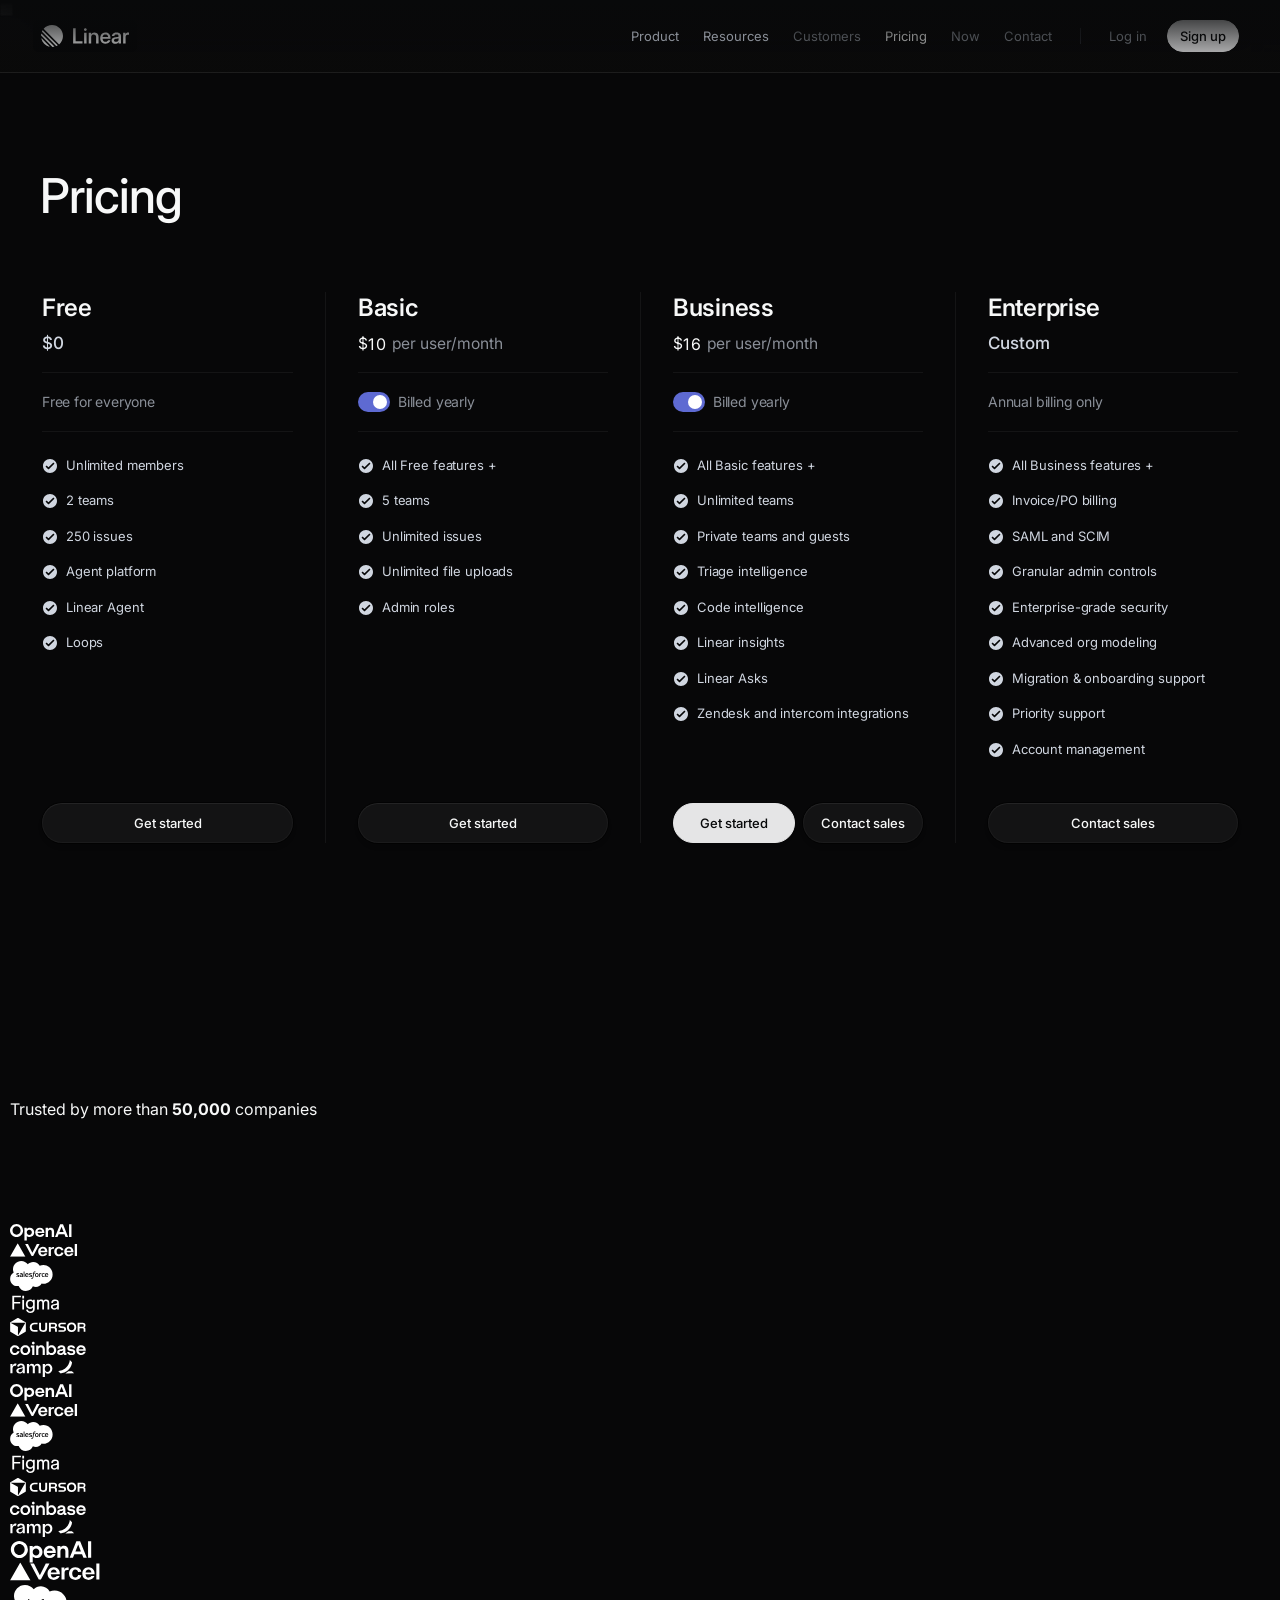
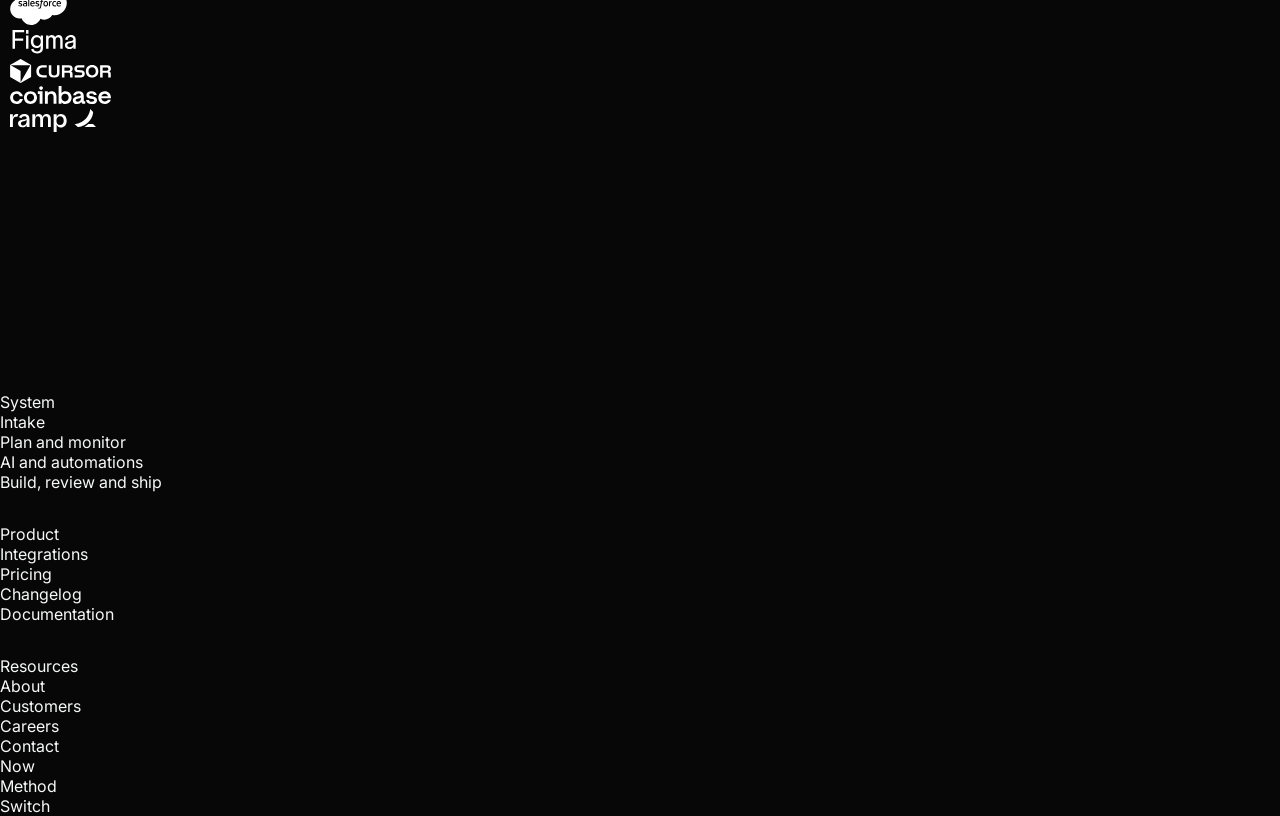
==== commit d0b1f4c4: "Update index.html" ====
--- a/index.html
+++ b/index.html
@@ -16,89 +16,90 @@
 </head>
 
 <body>
+  <input type="checkbox" id="tB">
   <div class="body-container">
     <div class="data-header">
       <header class="h">
         <nav class="h-n">
           <div class="header">
-            <div class="header-wrapper">
-              <ul class="nav-ul">
-                <li class="n-l1">
-                  <span class="l-s">
-                    <a href="/homepage" aria-label="Navigate to home" data-radix-collection-item="" class="l-a"
-                      rel="noopener">
-                      <svg class="l-svg" height="22" viewBox="0 0 400 100" fill="currentColor" size="22"
-                        color="currentColor" aria-label="Linear">
-                        <path class="l-path" fill-rule="evenodd" clip-rule="evenodd"
-                          d="M12.9266 16.3713c-.5283.5806-.4933 1.4714.0617 2.0265l68.5946 68.5946c.5551.555 1.4459.59 2.0265.0617 10.0579-9.1522 16.3713-22.3478 16.3713-37.0179C99.9807 22.402 77.5788 0 49.9445 0 35.2744 0 22.0788 6.31337 12.9266 16.3713ZM4.35334 29.3894c-.25348.5589-.12567 1.2142.30824 1.6481L68.9432 95.3191c.4339.4339 1.0892.5617 1.6481.3083 1.485-.6736 2.9312-1.4176 4.3344-2.2277.8341-.4815.9618-1.6195.2808-2.3005L8.88146 24.7742c-.68097-.681-1.81894-.5532-2.30045.2808-.81013 1.4032-1.55411 2.8494-2.22767 4.3344ZM.453579 47.796c-.300979-.301-.46112014-.7158-.4327856-1.1405.1327026-1.9891.3816396-3.9463.7400796-5.865.214926-1.1505 1.620727-1.5497 2.448307-.7222L59.9124 96.7715c.8275.8276.4283 2.2334-.7222 2.4483-1.9187.3585-3.8759.6074-5.865.7401-.4247.0283-.8395-.1318-1.1405-.4328L.453579 47.796ZM3.93331 61.7589c-1.0331-1.0331-2.70028-.1429-2.32193 1.2683C6.22104 80.2203 19.7604 93.7597 36.9535 98.3693c1.4112.3784 2.3014-1.2888 1.2683-2.3219L3.93331 61.7589ZM201.602 27.535c3.587 0 6.494-2.918 6.494-6.5175S205.189 14.5 201.602 14.5c-3.586 0-6.493 2.918-6.493 6.5175s2.907 6.5175 6.493 6.5175Zm-55.621 56.8396V14.5039h11.54v59.648h31.115v10.2227h-42.655Zm82.136-28.511v28.511h-11.166V34.8555h11.026v8.4876l.14-.0937c1.121-2.6573 2.928-4.8769 5.42-6.6589 2.491-1.8132 5.668-2.7198 9.531-2.7198 3.426 0 6.54.766 9.344 2.2978 2.803 1.5006 5.045 3.7045 6.727 6.6119 1.682 2.9074 2.523 6.4713 2.523 10.6916v30.9026h-11.166V55.0195c0-3.7514-.997-6.5963-2.99-8.5345-1.962-1.9695-4.594-2.9543-7.896-2.9543-2.118 0-4.049.4377-5.793 1.313-1.744.8754-3.13 2.2196-4.158 4.0328-1.028 1.8132-1.542 4.1422-1.542 6.9871Zm101.105 27.6669c2.554 1.0942 5.482 1.6413 8.783 1.6413 2.71 0 5.03-.3439 6.961-1.0317 1.932-.719 3.52-1.6725 4.766-2.8605 1.277-1.1879 2.289-2.4853 3.037-3.8921h.187v6.9871h10.699V50.2833c0-2.4072-.468-4.6111-1.402-6.6119-.934-2.0008-2.289-3.7358-4.065-5.2051-1.744-1.4694-3.862-2.5948-6.354-3.3763-2.491-.8129-5.295-1.2193-8.409-1.2193-4.267 0-7.958.7347-11.073 2.204-3.084 1.4381-5.497 3.3763-7.242 5.8148-1.744 2.4384-2.694 5.1895-2.85 8.2531h10.793c.124-1.438.623-2.7198 1.495-3.8452.872-1.1254 2.056-2.0008 3.551-2.626 1.495-.6565 3.223-.9848 5.186-.9848 1.962 0 3.628.3283 4.999.9848 1.401.6565 2.476 1.5475 3.223 2.6729.748 1.1254 1.122 2.4384 1.122 3.939v.3752c0 1.1254-.39 1.9538-1.168 2.4853-.748.5314-2.025.9222-3.831 1.1723-1.776.2501-4.205.5471-7.289.891-2.523.2813-4.952.7034-7.288 1.2661-2.336.5627-4.423 1.3912-6.261 2.4853-1.806 1.0942-3.239 2.5479-4.298 4.3611-1.059 1.8132-1.588 4.1422-1.588 6.987 0 3.2826.747 6.0336 2.242 8.2532 1.495 2.1884 3.52 3.8453 6.074 4.9707Zm18.081-8.3001c-1.807.9691-4.034 1.4537-6.681 1.4537-2.679 0-4.813-.5627-6.401-1.6881-1.589-1.1567-2.383-2.7355-2.383-4.7362 0-1.5631.436-2.8293 1.308-3.7984.904-.9691 2.087-1.735 3.551-2.2977 1.464-.5628 3.052-.9535 4.765-1.1724 1.246-.1875 2.461-.3751 3.645-.5627 1.183-.2188 2.289-.422 3.317-.6096 1.028-.2188 1.9-.4377 2.616-.6565.748-.2188 1.293-.4533 1.635-.7034v5.5334c0 1.9382-.451 3.7202-1.355 5.3458-.872 1.5944-2.211 2.8917-4.017 3.8921Zm26.094 9.1442V34.8555h10.745v8.1594h.141c.903-2.8136 2.32-4.955 4.251-6.4244 1.962-1.5005 4.532-2.2508 7.709-2.2508.779 0 1.48.0312 2.102.0938.655.0312 1.2.0625 1.636.0937v10.082c-.405-.0625-1.122-.1406-2.149-.2344-1.028-.0938-2.118-.1407-3.271-.1407-1.838 0-3.519.422-5.046 1.2661-1.526.8441-2.741 2.1415-3.644 3.8921-.872 1.7195-1.308 3.8922-1.308 6.5182v28.4641h-11.166Zm-177.401 0V34.8555h11.166v49.5191h-11.166Zm84.238-2.204c3.582 2.2196 7.834 3.3294 12.755 3.3294 3.8 0 7.257-.6878 10.372-2.0633 3.146-1.4068 5.762-3.3294 7.849-5.7678 2.087-2.4697 3.442-5.3146 4.065-8.5346h-10.512c-.468 1.4693-1.231 2.7667-2.29 3.8921-1.027 1.0942-2.32 1.9539-3.877 2.5792-1.558.6252-3.364.9378-5.42.9378-2.772 0-5.155-.6252-7.148-1.8757-1.962-1.2505-3.457-2.9855-4.485-5.2051-.933-2.043-1.443-4.3564-1.529-6.9402h35.915v-3.0012c0-3.8139-.561-7.284-1.682-10.4102-1.121-3.1575-2.71-5.8773-4.766-8.1594-2.055-2.3134-4.531-4.0953-7.428-5.3458-2.866-1.2505-6.058-1.8757-9.578-1.8757-4.578 0-8.627 1.1098-12.147 3.3294-3.52 2.2196-6.276 5.2833-8.27 9.191-1.993 3.9078-2.99 8.3782-2.99 13.4114 0 5.0019.966 9.4568 2.897 13.3645 1.931 3.8765 4.688 6.9246 8.269 9.1442Zm23.501-32.7783c-1.028-2.1258-2.492-3.767-4.392-4.9237-1.9-1.1567-4.142-1.7351-6.728-1.7351-2.554 0-4.781.5784-6.681 1.7351-1.868 1.1567-3.332 2.7979-4.391 4.9237-.756 1.5396-1.234 3.2903-1.434 5.2521h25.059c-.2-1.9618-.678-3.7125-1.433-5.2521Z">
-                        </path>
-                      </svg>
-                    </a>
-                  </span>
-                </li>
-                <li class="n-l2">
-                  <ul class="li-ul">
-                    <li class="l2-li">
-                      <button type="button" class="li-b" id="li-1">
-                        Product
-                      </button>
-                    </li>
-                    <li class="l2-li">
-                      <button type="button" class="li-b" id="li-2">
-                        Resources
-                      </button>
-                    </li>
-                    <li class="l2-li">
-                      <button type="button" class="li-b" id="li-3">
-                        Customers
-                      </button>
-                    </li>
-                    <li class="l2-li">
-                      <button type="button" class="li-b" id="li-4" style="color: #f7f8f8;">
-                        Pricing
-                      </button>
-                    </li>
-                    <li class="l2-li l2-li5">
-                      <button type="button" class="li-b" id="li-5">
-                        Now
-                      </button>
-                    </li>
-                    <li class="l2-li">
-                      <button type="button" class="li-b" id="li-6">
-                        Contact
-                      </button>
-                    </li>
-                  </ul>
-                  <div style="flex: 1"></div>
-                  <div class="n-d"></div>
-                  <div style="flex: 1"></div>
-                  <ul class="n-btn">
-                    <li class="b-l" class="btn-l">
-                      <span>
-                        <a id="n-b1" class="n-b" href=""> Log in </a>
-                      </span>
-                    </li>
-                    <li class="b-l" class="btn-l">
-                      <span>
-                        <a id="n-b2" class="n-b" href=""> Sign up </a>
-                      </span>
-                    </li>
-                  </ul>
-                </li>
-                <li class="n-l3">
-                  <button class="n-l3b">
-                    <svg width="16" height="16" viewBox="0 0 16 16" fill="#f7f8f8" xmlns="http://www.w3.org/2000/svg">
-                      <rect x="1" y="7.5" width="14" height="1" rx="0.5"
-                        style="transform-origin:center;transition:160ms cubic-bezier(0.25, 0.46, 0.45, 0.94);transform:translateY(-3.5px)">
-                      </rect>
-                      <rect x="1" y="7.5" width="14" height="1" rx="0.5"
-                        style="transform-origin:center;transition:160ms cubic-bezier(0.25, 0.46, 0.45, 0.94);transform:translateY(3.5px)">
-                      </rect>
+            <ul class="nav-ul">
+              <li class="n-l1">
+                <span class="l-s">
+                  <a href="/homepage" aria-label="Navigate to home" data-radix-collection-item="" class="l-a"
+                    rel="noopener">
+                    <svg class="l-svg" height="22" viewBox="0 0 400 100" fill="currentColor" size="22"
+                      color="currentColor" aria-label="Linear">
+                      <path class="l-path" fill-rule="evenodd" clip-rule="evenodd"
+                        d="M12.9266 16.3713c-.5283.5806-.4933 1.4714.0617 2.0265l68.5946 68.5946c.5551.555 1.4459.59 2.0265.0617 10.0579-9.1522 16.3713-22.3478 16.3713-37.0179C99.9807 22.402 77.5788 0 49.9445 0 35.2744 0 22.0788 6.31337 12.9266 16.3713ZM4.35334 29.3894c-.25348.5589-.12567 1.2142.30824 1.6481L68.9432 95.3191c.4339.4339 1.0892.5617 1.6481.3083 1.485-.6736 2.9312-1.4176 4.3344-2.2277.8341-.4815.9618-1.6195.2808-2.3005L8.88146 24.7742c-.68097-.681-1.81894-.5532-2.30045.2808-.81013 1.4032-1.55411 2.8494-2.22767 4.3344ZM.453579 47.796c-.300979-.301-.46112014-.7158-.4327856-1.1405.1327026-1.9891.3816396-3.9463.7400796-5.865.214926-1.1505 1.620727-1.5497 2.448307-.7222L59.9124 96.7715c.8275.8276.4283 2.2334-.7222 2.4483-1.9187.3585-3.8759.6074-5.865.7401-.4247.0283-.8395-.1318-1.1405-.4328L.453579 47.796ZM3.93331 61.7589c-1.0331-1.0331-2.70028-.1429-2.32193 1.2683C6.22104 80.2203 19.7604 93.7597 36.9535 98.3693c1.4112.3784 2.3014-1.2888 1.2683-2.3219L3.93331 61.7589ZM201.602 27.535c3.587 0 6.494-2.918 6.494-6.5175S205.189 14.5 201.602 14.5c-3.586 0-6.493 2.918-6.493 6.5175s2.907 6.5175 6.493 6.5175Zm-55.621 56.8396V14.5039h11.54v59.648h31.115v10.2227h-42.655Zm82.136-28.511v28.511h-11.166V34.8555h11.026v8.4876l.14-.0937c1.121-2.6573 2.928-4.8769 5.42-6.6589 2.491-1.8132 5.668-2.7198 9.531-2.7198 3.426 0 6.54.766 9.344 2.2978 2.803 1.5006 5.045 3.7045 6.727 6.6119 1.682 2.9074 2.523 6.4713 2.523 10.6916v30.9026h-11.166V55.0195c0-3.7514-.997-6.5963-2.99-8.5345-1.962-1.9695-4.594-2.9543-7.896-2.9543-2.118 0-4.049.4377-5.793 1.313-1.744.8754-3.13 2.2196-4.158 4.0328-1.028 1.8132-1.542 4.1422-1.542 6.9871Zm101.105 27.6669c2.554 1.0942 5.482 1.6413 8.783 1.6413 2.71 0 5.03-.3439 6.961-1.0317 1.932-.719 3.52-1.6725 4.766-2.8605 1.277-1.1879 2.289-2.4853 3.037-3.8921h.187v6.9871h10.699V50.2833c0-2.4072-.468-4.6111-1.402-6.6119-.934-2.0008-2.289-3.7358-4.065-5.2051-1.744-1.4694-3.862-2.5948-6.354-3.3763-2.491-.8129-5.295-1.2193-8.409-1.2193-4.267 0-7.958.7347-11.073 2.204-3.084 1.4381-5.497 3.3763-7.242 5.8148-1.744 2.4384-2.694 5.1895-2.85 8.2531h10.793c.124-1.438.623-2.7198 1.495-3.8452.872-1.1254 2.056-2.0008 3.551-2.626 1.495-.6565 3.223-.9848 5.186-.9848 1.962 0 3.628.3283 4.999.9848 1.401.6565 2.476 1.5475 3.223 2.6729.748 1.1254 1.122 2.4384 1.122 3.939v.3752c0 1.1254-.39 1.9538-1.168 2.4853-.748.5314-2.025.9222-3.831 1.1723-1.776.2501-4.205.5471-7.289.891-2.523.2813-4.952.7034-7.288 1.2661-2.336.5627-4.423 1.3912-6.261 2.4853-1.806 1.0942-3.239 2.5479-4.298 4.3611-1.059 1.8132-1.588 4.1422-1.588 6.987 0 3.2826.747 6.0336 2.242 8.2532 1.495 2.1884 3.52 3.8453 6.074 4.9707Zm18.081-8.3001c-1.807.9691-4.034 1.4537-6.681 1.4537-2.679 0-4.813-.5627-6.401-1.6881-1.589-1.1567-2.383-2.7355-2.383-4.7362 0-1.5631.436-2.8293 1.308-3.7984.904-.9691 2.087-1.735 3.551-2.2977 1.464-.5628 3.052-.9535 4.765-1.1724 1.246-.1875 2.461-.3751 3.645-.5627 1.183-.2188 2.289-.422 3.317-.6096 1.028-.2188 1.9-.4377 2.616-.6565.748-.2188 1.293-.4533 1.635-.7034v5.5334c0 1.9382-.451 3.7202-1.355 5.3458-.872 1.5944-2.211 2.8917-4.017 3.8921Zm26.094 9.1442V34.8555h10.745v8.1594h.141c.903-2.8136 2.32-4.955 4.251-6.4244 1.962-1.5005 4.532-2.2508 7.709-2.2508.779 0 1.48.0312 2.102.0938.655.0312 1.2.0625 1.636.0937v10.082c-.405-.0625-1.122-.1406-2.149-.2344-1.028-.0938-2.118-.1407-3.271-.1407-1.838 0-3.519.422-5.046 1.2661-1.526.8441-2.741 2.1415-3.644 3.8921-.872 1.7195-1.308 3.8922-1.308 6.5182v28.4641h-11.166Zm-177.401 0V34.8555h11.166v49.5191h-11.166Zm84.238-2.204c3.582 2.2196 7.834 3.3294 12.755 3.3294 3.8 0 7.257-.6878 10.372-2.0633 3.146-1.4068 5.762-3.3294 7.849-5.7678 2.087-2.4697 3.442-5.3146 4.065-8.5346h-10.512c-.468 1.4693-1.231 2.7667-2.29 3.8921-1.027 1.0942-2.32 1.9539-3.877 2.5792-1.558.6252-3.364.9378-5.42.9378-2.772 0-5.155-.6252-7.148-1.8757-1.962-1.2505-3.457-2.9855-4.485-5.2051-.933-2.043-1.443-4.3564-1.529-6.9402h35.915v-3.0012c0-3.8139-.561-7.284-1.682-10.4102-1.121-3.1575-2.71-5.8773-4.766-8.1594-2.055-2.3134-4.531-4.0953-7.428-5.3458-2.866-1.2505-6.058-1.8757-9.578-1.8757-4.578 0-8.627 1.1098-12.147 3.3294-3.52 2.2196-6.276 5.2833-8.27 9.191-1.993 3.9078-2.99 8.3782-2.99 13.4114 0 5.0019.966 9.4568 2.897 13.3645 1.931 3.8765 4.688 6.9246 8.269 9.1442Zm23.501-32.7783c-1.028-2.1258-2.492-3.767-4.392-4.9237-1.9-1.1567-4.142-1.7351-6.728-1.7351-2.554 0-4.781.5784-6.681 1.7351-1.868 1.1567-3.332 2.7979-4.391 4.9237-.756 1.5396-1.234 3.2903-1.434 5.2521h25.059c-.2-1.9618-.678-3.7125-1.433-5.2521Z">
+                      </path>
                     </svg>
-                  </button>
-                </li>
-              </ul>
-            </div>
+                  </a>
+                </span>
+              </li>
+              <li class="n-l2">
+                <ul class="li-ul">
+                  <li class="l2-li">
+                    <button type="button" class="li-b" id="li-1">
+                      Product
+                    </button>
+                  </li>
+                  <li class="l2-li">
+                    <button type="button" class="li-b" id="li-2">
+                      Resources
+                    </button>
+                  </li>
+                  <li class="l2-li">
+                    <button type="button" class="li-b" id="li-3">
+                      Customers
+                    </button>
+                  </li>
+                  <li class="l2-li">
+                    <button type="button" class="li-b" id="li-4" style="color: #f7f8f8;">
+                      Pricing
+                    </button>
+                  </li>
+                  <li class="l2-li l2-li5">
+                    <button type="button" class="li-b" id="li-5">
+                      Now
+                    </button>
+                  </li>
+                  <li class="l2-li">
+                    <button type="button" class="li-b" id="li-6">
+                      Contact
+                    </button>
+                  </li>
+                </ul>
+                <div style="flex: 1"></div>
+                <div class="n-d"></div>
+                <div style="flex: 1"></div>
+                <ul class="n-btn">
+                  <li class="b-l" class="btn-l">
+                    <span>
+                      <a id="n-b1" class="n-b" href=""> Log in </a>
+                    </span>
+                  </li>
+                  <li class="b-l" class="btn-l">
+                    <span>
+                      <a id="n-b2" class="n-b" href=""> Sign up </a>
+                    </span>
+                  </li>
+                </ul>
+              </li>
+              <li class="n-l3">
+                <label for="tB" class="n-l3b">
+                  <svg width="16" height="16" viewBox="0 0 16 16" fill="#f7f8f8" xmlns="http://www.w3.org/2000/svg">
+                    <rect x="1" y="7.5" width="14" height="1" rx="0.5"
+                      style="transform-origin:center;transition:160ms cubic-bezier(0.25, 0.46, 0.45, 0.94);transform:translateY(-3.5px)"
+                      class="n-l3b-sr1">
+                    </rect>
+                    <rect x="1" y="7.5" width="14" height="1" rx="0.5"
+                      style="transform-origin:center;transition:160ms cubic-bezier(0.25, 0.46, 0.45, 0.94);transform:translateY(3.5px)"
+                      class="n-l3b-sr2">
+                    </rect>
+                  </svg>
+                </label>
+              </li>
+            </ul>
           </div>
         </nav>
       </header>
@@ -122,7 +123,6 @@
                 <div class="c1-tsd-d"><span class="c1-tsd-ds">$0</span></div>
               </div>
               <span class="c1-tss">
-
                 <div class="c1-tss-d"><span class="c1-tss-ds">Free for everyone</span></div>
               </span>
               <div class="b-space" style="height: 24px"></div>
@@ -225,7 +225,6 @@
                   </svg><span class="c1-ts-lis">5 teams</span>
                 </li>
                 <li class="c1-tsli">
-
                   <svg width="16" height="16" viewBox="0 0 16 16" role="img" focusable="false" aria-hidden="true"
                     xmlns="http://www.w3.org/2000/svg" class="c1-ts-lisv" style="color:#d0d6e0" fill="d0d6e0">
                     <path fill-rule="evenodd" clip-rule="evenodd"
@@ -362,65 +361,73 @@
               </span>
               <div class="b-space" style="height: 24px"></div>
               <ul class="c1-tsul">
-                <li class="c1-tsli"><svg width="16" height="16" viewBox="0 0 16 16" role="img" focusable="false"
-                    aria-hidden="true" xmlns="http://www.w3.org/2000/svg" class="c1-ts-lisv" style="color:#d0d6e0"
-                    fill="d0d6e0">
-                    <path fill-rule="evenodd" clip-rule="evenodd"
-                      d="M8 1.00195C4.13401 1.00195 1 4.13596 1 8.00195C1 11.8679 4.13401 15.002 8 15.002C11.866 15.002 15 11.8679 15 8.00195C15 4.13596 11.866 1.00195 8 1.00195ZM12.101 6.10299C12.433 5.77105 12.433 5.23286 12.101 4.90091C11.7691 4.56897 11.2309 4.56897 10.899 4.90091L6.5 9.29987L5.10104 7.90091C4.7691 7.56897 4.2309 7.56897 3.89896 7.90091C3.56701 8.23286 3.56701 8.77105 3.89896 9.10299L5.89896 11.103C6.2309 11.4349 6.7691 11.4349 7.10104 11.103L12.101 6.10299Z">
-                    </path>
-                  </svg><span class="c1-ts-lis">All Business features +</span></li>
-                <li class="c1-tsli"><svg width="16" height="16" viewBox="0 0 16 16" role="img" focusable="false"
-                    aria-hidden="true" xmlns="http://www.w3.org/2000/svg" class="c1-ts-lisv" style="color:#d0d6e0"
-                    fill="d0d6e0">
-                    <path fill-rule="evenodd" clip-rule="evenodd"
-                      d="M8 1.00195C4.13401 1.00195 1 4.13596 1 8.00195C1 11.8679 4.13401 15.002 8 15.002C11.866 15.002 15 11.8679 15 8.00195C15 4.13596 11.866 1.00195 8 1.00195ZM12.101 6.10299C12.433 5.77105 12.433 5.23286 12.101 4.90091C11.7691 4.56897 11.2309 4.56897 10.899 4.90091L6.5 9.29987L5.10104 7.90091C4.7691 7.56897 4.2309 7.56897 3.89896 7.90091C3.56701 8.23286 3.56701 8.77105 3.89896 9.10299L5.89896 11.103C6.2309 11.4349 6.7691 11.4349 7.10104 11.103L12.101 6.10299Z">
-                    </path>
-                  </svg><span class="c1-ts-lis">Invoice/PO billing</span></li>
-                <li class="c1-tsli"><svg width="16" height="16" viewBox="0 0 16 16" role="img" focusable="false"
-                    aria-hidden="true" xmlns="http://www.w3.org/2000/svg" class="c1-ts-lisv" style="color:#d0d6e0"
-                    fill="d0d6e0">
-                    <path fill-rule="evenodd" clip-rule="evenodd"
-                      d="M8 1.00195C4.13401 1.00195 1 4.13596 1 8.00195C1 11.8679 4.13401 15.002 8 15.002C11.866 15.002 15 11.8679 15 8.00195C15 4.13596 11.866 1.00195 8 1.00195ZM12.101 6.10299C12.433 5.77105 12.433 5.23286 12.101 4.90091C11.7691 4.56897 11.2309 4.56897 10.899 4.90091L6.5 9.29987L5.10104 7.90091C4.7691 7.56897 4.2309 7.56897 3.89896 7.90091C3.56701 8.23286 3.56701 8.77105 3.89896 9.10299L5.89896 11.103C6.2309 11.4349 6.7691 11.4349 7.10104 11.103L12.101 6.10299Z">
-                    </path>
-                  </svg><span class="c1-ts-lis">SAML and SCIM</span></li>
-                <li class="c1-tsli"><svg width="16" height="16" viewBox="0 0 16 16" role="img" focusable="false"
-                    aria-hidden="true" xmlns="http://www.w3.org/2000/svg" class="c1-ts-lisv" style="color:#d0d6e0"
-                    fill="d0d6e0">
-                    <path fill-rule="evenodd" clip-rule="evenodd"
-                      d="M8 1.00195C4.13401 1.00195 1 4.13596 1 8.00195C1 11.8679 4.13401 15.002 8 15.002C11.866 15.002 15 11.8679 15 8.00195C15 4.13596 11.866 1.00195 8 1.00195ZM12.101 6.10299C12.433 5.77105 12.433 5.23286 12.101 4.90091C11.7691 4.56897 11.2309 4.56897 10.899 4.90091L6.5 9.29987L5.10104 7.90091C4.7691 7.56897 4.2309 7.56897 3.89896 7.90091C3.56701 8.23286 3.56701 8.77105 3.89896 9.10299L5.89896 11.103C6.2309 11.4349 6.7691 11.4349 7.10104 11.103L12.101 6.10299Z">
-                    </path>
-                  </svg><span class="c1-ts-lis">Granular admin controls</span></li>
-                <li class="c1-tsli"><svg width="16" height="16" viewBox="0 0 16 16" role="img" focusable="false"
-                    aria-hidden="true" xmlns="http://www.w3.org/2000/svg" class="c1-ts-lisv" style="color:#d0d6e0"
-                    fill="d0d6e0">
-                    <path fill-rule="evenodd" clip-rule="evenodd"
-                      d="M8 1.00195C4.13401 1.00195 1 4.13596 1 8.00195C1 11.8679 4.13401 15.002 8 15.002C11.866 15.002 15 11.8679 15 8.00195C15 4.13596 11.866 1.00195 8 1.00195ZM12.101 6.10299C12.433 5.77105 12.433 5.23286 12.101 4.90091C11.7691 4.56897 11.2309 4.56897 10.899 4.90091L6.5 9.29987L5.10104 7.90091C4.7691 7.56897 4.2309 7.56897 3.89896 7.90091C3.56701 8.23286 3.56701 8.77105 3.89896 9.10299L5.89896 11.103C6.2309 11.4349 6.7691 11.4349 7.10104 11.103L12.101 6.10299Z">
-                    </path>
-                  </svg><span class="c1-ts-lis">Enterprise-grade security</span></li>
-                <li class="c1-tsli"><svg width="16" height="16" viewBox="0 0 16 16" role="img" focusable="false"
-                    aria-hidden="true" xmlns="http://www.w3.org/2000/svg" class="c1-ts-lisv" style="color:#d0d6e0"
-                    fill="d0d6e0">
-                    <path fill-rule="evenodd" clip-rule="evenodd"
-                      d="M8 1.00195C4.13401 1.00195 1 4.13596 1 8.00195C1 11.8679 4.13401 15.002 8 15.002C11.866 15.002 15 11.8679 15 8.00195C15 4.13596 11.866 1.00195 8 1.00195ZM12.101 6.10299C12.433 5.77105 12.433 5.23286 12.101 4.90091C11.7691 4.56897 11.2309 4.56897 10.899 4.90091L6.5 9.29987L5.10104 7.90091C4.7691 7.56897 4.2309 7.56897 3.89896 7.90091C3.56701 8.23286 3.56701 8.77105 3.89896 9.10299L5.89896 11.103C6.2309 11.4349 6.7691 11.4349 7.10104 11.103L12.101 6.10299Z">
-                    </path>
-                  </svg><span class="c1-ts-lis">Advanced org modeling</span></li>
-                <li class="c1-tsli"><svg width="16" height="16" viewBox="0 0 16 16" role="img" focusable="false"
-                    aria-hidden="true" xmlns="http://www.w3.org/2000/svg" class="c1-ts-lisv" style="color:#d0d6e0"
-                    fill="d0d6e0">
-                    <path fill-rule="evenodd" clip-rule="evenodd"
-                      d="M8 1.00195C4.13401 1.00195 1 4.13596 1 8.00195C1 11.8679 4.13401 15.002 8 15.002C11.866 15.002 15 11.8679 15 8.00195C15 4.13596 11.866 1.00195 8 1.00195ZM12.101 6.10299C12.433 5.77105 12.433 5.23286 12.101 4.90091C11.7691 4.56897 11.2309 4.56897 10.899 4.90091L6.5 9.29987L5.10104 7.90091C4.7691 7.56897 4.2309 7.56897 3.89896 7.90091C3.56701 8.23286 3.56701 8.77105 3.89896 9.10299L5.89896 11.103C6.2309 11.4349 6.7691 11.4349 7.10104 11.103L12.101 6.10299Z">
-                    </path>
-                  </svg><span class="c1-ts-lis">Migration & onboarding support</span></li>
-                <li class="c1-tsli"><svg width="16" height="16" viewBox="0 0 16 16" role="img" focusable="false"
-                    aria-hidden="true" xmlns="http://www.w3.org/2000/svg" class="c1-ts-lisv" style="color:#d0d6e0"
-                    fill="d0d6e0">
-                    <path fill-rule="evenodd" clip-rule="evenodd"
-                      d="M8 1.00195C4.13401 1.00195 1 4.13596 1 8.00195C1 11.8679 4.13401 15.002 8 15.002C11.866 15.002 15 11.8679 15 8.00195C15 4.13596 11.866 1.00195 8 1.00195ZM12.101 6.10299C12.433 5.77105 12.433 5.23286 12.101 4.90091C11.7691 4.56897 11.2309 4.56897 10.899 4.90091L6.5 9.29987L5.10104 7.90091C4.7691 7.56897 4.2309 7.56897 3.89896 7.90091C3.56701 8.23286 3.56701 8.77105 3.89896 9.10299L5.89896 11.103C6.2309 11.4349 6.7691 11.4349 7.10104 11.103L12.101 6.10299Z">
-                    </path>
-                  </svg><span class="c1-ts-lis">Priority support</span></li>
-                <li class="c1-tsli"><svg width="16" height="16" viewBox="0 0 16 16" role="img" focusable="false"
-                    aria-hidden="true" xmlns="http://www.w3.org/2000/svg" class="c1-ts-lisv" style="color:#d0d6e0"
-                    fill="d0d6e0">
+                <li class="c1-tsli">
+                  <svg width="16" height="16" viewBox="0 0 16 16" role="img" focusable="false" aria-hidden="true"
+                    xmlns="http://www.w3.org/2000/svg" class="c1-ts-lisv" style="color:#d0d6e0" fill="d0d6e0">
+                    <path fill-rule="evenodd" clip-rule="evenodd"
+                      d="M8 1.00195C4.13401 1.00195 1 4.13596 1 8.00195C1 11.8679 4.13401 15.002 8 15.002C11.866 15.002 15 11.8679 15 8.00195C15 4.13596 11.866 1.00195 8 1.00195ZM12.101 6.10299C12.433 5.77105 12.433 5.23286 12.101 4.90091C11.7691 4.56897 11.2309 4.56897 10.899 4.90091L6.5 9.29987L5.10104 7.90091C4.7691 7.56897 4.2309 7.56897 3.89896 7.90091C3.56701 8.23286 3.56701 8.77105 3.89896 9.10299L5.89896 11.103C6.2309 11.4349 6.7691 11.4349 7.10104 11.103L12.101 6.10299Z">
+                    </path>
+                  </svg><span class="c1-ts-lis">All Business features +</span>
+                </li>
+                <li class="c1-tsli">
+                  <svg width="16" height="16" viewBox="0 0 16 16" role="img" focusable="false" aria-hidden="true"
+                    xmlns="http://www.w3.org/2000/svg" class="c1-ts-lisv" style="color:#d0d6e0" fill="d0d6e0">
+                    <path fill-rule="evenodd" clip-rule="evenodd"
+                      d="M8 1.00195C4.13401 1.00195 1 4.13596 1 8.00195C1 11.8679 4.13401 15.002 8 15.002C11.866 15.002 15 11.8679 15 8.00195C15 4.13596 11.866 1.00195 8 1.00195ZM12.101 6.10299C12.433 5.77105 12.433 5.23286 12.101 4.90091C11.7691 4.56897 11.2309 4.56897 10.899 4.90091L6.5 9.29987L5.10104 7.90091C4.7691 7.56897 4.2309 7.56897 3.89896 7.90091C3.56701 8.23286 3.56701 8.77105 3.89896 9.10299L5.89896 11.103C6.2309 11.4349 6.7691 11.4349 7.10104 11.103L12.101 6.10299Z">
+                    </path>
+                  </svg><span class="c1-ts-lis">Invoice/PO billing</span>
+                </li>
+                <li class="c1-tsli">
+                  <svg width="16" height="16" viewBox="0 0 16 16" role="img" focusable="false" aria-hidden="true"
+                    xmlns="http://www.w3.org/2000/svg" class="c1-ts-lisv" style="color:#d0d6e0" fill="d0d6e0">
+                    <path fill-rule="evenodd" clip-rule="evenodd"
+                      d="M8 1.00195C4.13401 1.00195 1 4.13596 1 8.00195C1 11.8679 4.13401 15.002 8 15.002C11.866 15.002 15 11.8679 15 8.00195C15 4.13596 11.866 1.00195 8 1.00195ZM12.101 6.10299C12.433 5.77105 12.433 5.23286 12.101 4.90091C11.7691 4.56897 11.2309 4.56897 10.899 4.90091L6.5 9.29987L5.10104 7.90091C4.7691 7.56897 4.2309 7.56897 3.89896 7.90091C3.56701 8.23286 3.56701 8.77105 3.89896 9.10299L5.89896 11.103C6.2309 11.4349 6.7691 11.4349 7.10104 11.103L12.101 6.10299Z">
+                    </path>
+                  </svg><span class="c1-ts-lis">SAML and SCIM</span>
+                </li>
+                <li class="c1-tsli">
+                  <svg width="16" height="16" viewBox="0 0 16 16" role="img" focusable="false" aria-hidden="true"
+                    xmlns="http://www.w3.org/2000/svg" class="c1-ts-lisv" style="color:#d0d6e0" fill="d0d6e0">
+                    <path fill-rule="evenodd" clip-rule="evenodd"
+                      d="M8 1.00195C4.13401 1.00195 1 4.13596 1 8.00195C1 11.8679 4.13401 15.002 8 15.002C11.866 15.002 15 11.8679 15 8.00195C15 4.13596 11.866 1.00195 8 1.00195ZM12.101 6.10299C12.433 5.77105 12.433 5.23286 12.101 4.90091C11.7691 4.56897 11.2309 4.56897 10.899 4.90091L6.5 9.29987L5.10104 7.90091C4.7691 7.56897 4.2309 7.56897 3.89896 7.90091C3.56701 8.23286 3.56701 8.77105 3.89896 9.10299L5.89896 11.103C6.2309 11.4349 6.7691 11.4349 7.10104 11.103L12.101 6.10299Z">
+                    </path>
+                  </svg><span class="c1-ts-lis">Granular admin controls</span>
+                </li>
+                <li class="c1-tsli">
+                  <svg width="16" height="16" viewBox="0 0 16 16" role="img" focusable="false" aria-hidden="true"
+                    xmlns="http://www.w3.org/2000/svg" class="c1-ts-lisv" style="color:#d0d6e0" fill="d0d6e0">
+                    <path fill-rule="evenodd" clip-rule="evenodd"
+                      d="M8 1.00195C4.13401 1.00195 1 4.13596 1 8.00195C1 11.8679 4.13401 15.002 8 15.002C11.866 15.002 15 11.8679 15 8.00195C15 4.13596 11.866 1.00195 8 1.00195ZM12.101 6.10299C12.433 5.77105 12.433 5.23286 12.101 4.90091C11.7691 4.56897 11.2309 4.56897 10.899 4.90091L6.5 9.29987L5.10104 7.90091C4.7691 7.56897 4.2309 7.56897 3.89896 7.90091C3.56701 8.23286 3.56701 8.77105 3.89896 9.10299L5.89896 11.103C6.2309 11.4349 6.7691 11.4349 7.10104 11.103L12.101 6.10299Z">
+                    </path>
+                  </svg><span class="c1-ts-lis">Enterprise-grade security</span>
+                </li>
+                <li class="c1-tsli">
+                  <svg width="16" height="16" viewBox="0 0 16 16" role="img" focusable="false" aria-hidden="true"
+                    xmlns="http://www.w3.org/2000/svg" class="c1-ts-lisv" style="color:#d0d6e0" fill="d0d6e0">
+                    <path fill-rule="evenodd" clip-rule="evenodd"
+                      d="M8 1.00195C4.13401 1.00195 1 4.13596 1 8.00195C1 11.8679 4.13401 15.002 8 15.002C11.866 15.002 15 11.8679 15 8.00195C15 4.13596 11.866 1.00195 8 1.00195ZM12.101 6.10299C12.433 5.77105 12.433 5.23286 12.101 4.90091C11.7691 4.56897 11.2309 4.56897 10.899 4.90091L6.5 9.29987L5.10104 7.90091C4.7691 7.56897 4.2309 7.56897 3.89896 7.90091C3.56701 8.23286 3.56701 8.77105 3.89896 9.10299L5.89896 11.103C6.2309 11.4349 6.7691 11.4349 7.10104 11.103L12.101 6.10299Z">
+                    </path>
+                  </svg><span class="c1-ts-lis">Advanced org modeling</span>
+                </li>
+                <li class="c1-tsli">
+                  <svg width="16" height="16" viewBox="0 0 16 16" role="img" focusable="false" aria-hidden="true"
+                    xmlns="http://www.w3.org/2000/svg" class="c1-ts-lisv" style="color:#d0d6e0" fill="d0d6e0">
+                    <path fill-rule="evenodd" clip-rule="evenodd"
+                      d="M8 1.00195C4.13401 1.00195 1 4.13596 1 8.00195C1 11.8679 4.13401 15.002 8 15.002C11.866 15.002 15 11.8679 15 8.00195C15 4.13596 11.866 1.00195 8 1.00195ZM12.101 6.10299C12.433 5.77105 12.433 5.23286 12.101 4.90091C11.7691 4.56897 11.2309 4.56897 10.899 4.90091L6.5 9.29987L5.10104 7.90091C4.7691 7.56897 4.2309 7.56897 3.89896 7.90091C3.56701 8.23286 3.56701 8.77105 3.89896 9.10299L5.89896 11.103C6.2309 11.4349 6.7691 11.4349 7.10104 11.103L12.101 6.10299Z">
+                    </path>
+                  </svg><span class="c1-ts-lis">Migration & onboarding support</span>
+                </li>
+                <li class="c1-tsli">
+                  <svg width="16" height="16" viewBox="0 0 16 16" role="img" focusable="false" aria-hidden="true"
+                    xmlns="http://www.w3.org/2000/svg" class="c1-ts-lisv" style="color:#d0d6e0" fill="d0d6e0">
+                    <path fill-rule="evenodd" clip-rule="evenodd"
+                      d="M8 1.00195C4.13401 1.00195 1 4.13596 1 8.00195C1 11.8679 4.13401 15.002 8 15.002C11.866 15.002 15 11.8679 15 8.00195C15 4.13596 11.866 1.00195 8 1.00195ZM12.101 6.10299C12.433 5.77105 12.433 5.23286 12.101 4.90091C11.7691 4.56897 11.2309 4.56897 10.899 4.90091L6.5 9.29987L5.10104 7.90091C4.7691 7.56897 4.2309 7.56897 3.89896 7.90091C3.56701 8.23286 3.56701 8.77105 3.89896 9.10299L5.89896 11.103C6.2309 11.4349 6.7691 11.4349 7.10104 11.103L12.101 6.10299Z">
+                    </path>
+                  </svg><span class="c1-ts-lis">Priority support</span>
+                </li>
+                <li class="c1-tsli">
+                  <svg width="16" height="16" viewBox="0 0 16 16" role="img" focusable="false" aria-hidden="true"
+                    xmlns="http://www.w3.org/2000/svg" class="c1-ts-lisv" style="color:#d0d6e0" fill="d0d6e0">
                     <path fill-rule="evenodd" clip-rule="evenodd"
                       d="M8 1.00195C4.13401 1.00195 1 4.13596 1 8.00195C1 11.8679 4.13401 15.002 8 15.002C11.866 15.002 15 11.8679 15 8.00195C15 4.13596 11.866 1.00195 8 1.00195ZM12.101 6.10299C12.433 5.77105 12.433 5.23286 12.101 4.90091C11.7691 4.56897 11.2309 4.56897 10.899 4.90091L6.5 9.29987L5.10104 7.90091C4.7691 7.56897 4.2309 7.56897 3.89896 7.90091C3.56701 8.23286 3.56701 8.77105 3.89896 9.10299L5.89896 11.103C6.2309 11.4349 6.7691 11.4349 7.10104 11.103L12.101 6.10299Z">
                     </path>
@@ -431,9 +438,337 @@
               <div class="c1-tsb"><button class="c1-tsb-btn">Contact sales</button></div>
             </section>
           </div>
-          <div class="b-space" style="height: 70px"></div>
+          <div class="b-space hide-mobile" style="height: 160px"></div>
+          <div class="b-space show-mobile" style="height: 96px"></div>
+          <p class="c1-p">Trusted by more than<!-- --> <strong class="c1-pS">50,000</strong> <!-- -->companies
+          </p>
+          <div class="b-space hide-mobile" style="height: 62px"></div>
+          <div class="b-space show-mobile" style="height: 40px"></div>
         </div>
+        <a class="c-hl" href="">
+
+          <div class="c-c-d">
+            <div class="c-cd">
+              <div class="ccd">
+                <div class="ci-d">
+                  <svg width="61.5" height="13" viewBox="38 14 104 22" fill="#fff" xmlns="http://www.w3.org/2000/svg"
+                    overflow="visible">
+                    <path
+                      d="M49.063 14.016C42.978 14.016 38 18.995 38 25.08s4.98 11.064 11.064 11.064c6.086 0 11.065-4.948 11.065-11.064a11.057 11.057 0 0 0-11.065-11.064Zm0 18.163c-3.78 0-6.822-3.104-6.822-7.099s3.042-7.1 6.822-7.1c3.78 0 6.823 3.105 6.823 7.1 0 3.996-3.042 7.1-6.823 7.1ZM71.313 20.163c-1.997 0-3.934.8-4.948 2.151V20.47H62.37v21.514h3.995v-7.776c1.014 1.26 2.89 1.937 4.948 1.937 4.303 0 7.684-3.381 7.684-7.991 0-4.61-3.381-7.99-7.684-7.99Zm-.676 12.509c-2.274 0-4.302-1.783-4.302-4.518s2.028-4.518 4.302-4.518c2.275 0 4.303 1.783 4.303 4.518s-2.028 4.518-4.303 4.518ZM88.403 20.163c-4.364 0-7.806 3.412-7.806 7.99 0 4.58 3.012 7.992 7.93 7.992 4.025 0 6.607-2.428 7.406-5.164H92.03c-.492 1.137-1.875 1.936-3.534 1.936-2.06 0-3.627-1.444-3.996-3.503h11.618v-1.568c0-4.18-2.92-7.683-7.715-7.683Zm-3.872 6.423c.43-1.936 2.028-3.196 3.965-3.196 2.059 0 3.626 1.352 3.81 3.196h-7.775ZM106.75 20.163c-1.783 0-3.658.8-4.518 2.12V20.47h-3.996v15.367h3.996V27.57c0-2.397 1.29-3.965 3.38-3.965 1.937 0 2.981 1.476 2.981 3.535v8.697h3.996v-9.343c0-3.81-2.336-6.33-5.839-6.33ZM122.824 14.325l-8.698 21.513h4.272l1.844-4.702h9.896l1.844 4.702h4.333l-8.636-21.513h-4.855Zm-1.199 13.246 3.565-9.005 3.534 9.005h-7.099ZM142.001 14.325h-4.057v21.513h4.057V14.325Z">
+                    </path>
+                  </svg>
+                </div>
+                <div class="ci-d">
+                  <svg width="67.5" height="14" viewBox="32 16 116 24" fill="#fff" xmlns="http://www.w3.org/2000/svg"
+                    overflow="visible">
+                    <g clip-path="url(#clip0_1018_1842)">
+                      <path fill="#fff"
+                        d="m58.477 39.5-13.238-23-13.238 23zm13.352-1.047 11.064-20.908h-4.785L70.476 32.73l-7.632-15.183h-4.785l11.063 20.907zm75.396-20.908v20.908h-3.961V17.545zM125.173 30.65q0-2.443 1.021-4.299a7.1 7.1 0 0 1 2.848-2.856q1.826-1.001 4.271-1.001 2.167 0 3.9.942 1.732.942 2.754 2.797t1.053 4.535v.913h-11.668q.123 1.944 1.145 3.063 1.052 1.09 2.816 1.09 1.115 0 2.043-.59a3.7 3.7 0 0 0 1.393-1.59l4.054.294q-.743 2.209-2.786 3.534-2.042 1.326-4.704 1.325-2.445 0-4.271-1a7.1 7.1 0 0 1-2.848-2.857q-1.021-1.855-1.021-4.3m11.761-1.472q-.216-1.914-1.207-2.797-.99-.913-2.414-.913-1.64 0-2.662.972-1.021.97-1.268 2.738zM118.49 26.38q.99.795 1.238 2.208l4.085-.206q-.217-1.797-1.269-3.121-1.052-1.326-2.723-2.032-1.64-.736-3.622-.736-2.445 0-4.271 1a7.1 7.1 0 0 0-2.847 2.857q-1.022 1.855-1.022 4.3t1.022 4.299a7.1 7.1 0 0 0 2.847 2.856q1.826 1.002 4.271 1.001 2.043 0 3.715-.736 1.67-.765 2.723-2.15 1.052-1.383 1.269-3.239l-4.116-.176q-.217 1.56-1.207 2.414-.991.825-2.384.825-1.918 0-2.971-1.325-1.052-1.326-1.052-3.77t1.052-3.769q1.053-1.325 2.971-1.325 1.331 0 2.291.825m-20.098-3.535h3.687l.106 3.004q.393-1.275 1.092-1.98 1.014-1.024 2.826-1.024h1.506v3.215h-1.536q-1.29 0-2.12.351a2.56 2.56 0 0 0-1.229 1.11q-.399.76-.399 1.93v9.002h-3.933zM81.388 26.35q-1.022 1.855-1.022 4.3t1.022 4.299a7.1 7.1 0 0 0 2.847 2.856q1.827 1.002 4.271 1.001 2.662 0 4.705-1.325 2.042-1.325 2.785-3.534l-4.054-.294a3.68 3.68 0 0 1-1.393 1.59q-.928.59-2.043.59-1.764 0-2.816-1.09-1.022-1.119-1.145-3.063h11.668v-.913q-.03-2.68-1.052-4.535t-2.755-2.797q-1.734-.942-3.9-.942-2.445 0-4.27 1a7.1 7.1 0 0 0-2.848 2.857m9.533.03q.99.883 1.206 2.797h-7.551q.248-1.766 1.269-2.738t2.661-.972q1.424 0 2.415.913">
+                      </path>
+                    </g>
+                    <defs>
+                      <clipPath id="clip0_1018_1842">
+                        <path fill="#fff" d="M32 16.5h116v23H32z"></path>
+                      </clipPath>
+                    </defs>
+                  </svg>
+                </div>
+                <div class="ci-d">
+                  <svg width="42.75" height="30" viewBox="61.5 8 57 40" fill="currentColor"
+                    xmlns="http://www.w3.org/2000/svg" overflow="visible" role="img" aria-label="Salesforce">
+                    <g transform="translate(61.5 8)">
+                      <path fill-rule="evenodd" clip-rule="evenodd"
+                        d="M23.7479 4.3625C25.5757 2.44375 28.1159 1.25 30.9287 1.25C34.6709 1.25 37.9298 3.35625 39.6708 6.475C41.1825 5.79375 42.8553 5.4125 44.6087 5.4125C51.3558 5.4125 56.8203 10.975 56.8203 17.8437C56.8203 24.7125 51.3496 30.275 44.6087 30.275C43.7847 30.275 42.9792 30.1937 42.2048 30.0312C40.6745 32.7812 37.7563 34.6438 34.4107 34.6438C33.0104 34.6438 31.6846 34.3187 30.5074 33.7375C28.9585 37.4187 25.3402 40 21.1334 40C16.9265 40 13.0109 37.2 11.5735 33.275C10.9477 33.4063 10.2972 33.4812 9.62804 33.4812C4.40511 33.4812 0.173478 29.1688 0.173478 23.8438C0.173478 20.275 2.07554 17.1625 4.90076 15.4938C4.31837 14.1438 3.9962 12.65 3.9962 11.0875C3.9962 4.9625 8.92174 0 14.9997 0C18.5684 0 21.7405 1.7125 23.7479 4.3625Z M8.38272 20.7437C8.34554 20.8375 8.39511 20.8563 8.4075 20.875C8.51283 20.95 8.62435 21.0063 8.72967 21.075C9.30587 21.3813 9.85109 21.475 10.4211 21.475C11.5859 21.475 12.3046 20.85 12.3046 19.85V19.8312C12.3046 18.9062 11.4867 18.5687 10.7247 18.325L10.6255 18.2938C10.0493 18.1063 9.5537 17.9437 9.5537 17.5562V17.5375C9.5537 17.2125 9.84489 16.9687 10.2972 16.9687C10.799 16.9687 11.3938 17.1375 11.7717 17.35C11.7717 17.35 11.8833 17.425 11.9266 17.3125C11.9514 17.25 12.1435 16.725 12.1621 16.6687C12.1868 16.6062 12.1435 16.5625 12.1063 16.5375C11.6664 16.2687 11.0654 16.0875 10.4397 16.0875H10.322C9.2563 16.0875 8.51283 16.7375 8.51283 17.6625V17.6813C8.51283 18.6625 9.33065 18.975 10.0989 19.2L10.2228 19.2375C10.7804 19.4125 11.2637 19.5625 11.2637 19.9562V19.975C11.2637 20.3375 10.9477 20.6063 10.4459 20.6063C10.2476 20.6063 9.62185 20.6063 8.94652 20.1688C8.86598 20.1188 8.81641 20.0875 8.75446 20.05C8.72348 20.0313 8.63674 19.9937 8.59956 20.1L8.37033 20.7437H8.38272Z M25.3898 20.7437C25.3526 20.8375 25.4022 20.8563 25.4146 20.875C25.5199 20.95 25.6314 21.0063 25.7367 21.075C26.3129 21.3813 26.8582 21.475 27.4282 21.475C28.5929 21.475 29.3116 20.85 29.3116 19.85V19.8312C29.3116 18.9062 28.5 18.5687 27.7317 18.325L27.6326 18.2938C27.0564 18.1063 26.5608 17.9437 26.5608 17.5562V17.5375C26.5608 17.2125 26.852 16.9687 27.3042 16.9687C27.8061 16.9687 28.4009 17.1375 28.7788 17.35C28.7788 17.35 28.8903 17.425 28.9337 17.3125C28.9585 17.25 29.1505 16.725 29.1691 16.6687C29.1939 16.6062 29.1505 16.5625 29.1134 16.5375C28.6735 16.2687 28.0725 16.0875 27.4467 16.0875H27.329C26.2634 16.0875 25.5199 16.7375 25.5199 17.6625V17.6813C25.5199 18.6625 26.3377 18.975 27.106 19.2L27.2299 19.2375C27.7875 19.4125 28.2708 19.5625 28.2708 19.9562V19.975C28.2708 20.3375 27.9548 20.6063 27.4529 20.6063C27.2547 20.6063 26.6289 20.6063 25.9536 20.1688C25.873 20.1188 25.8235 20.0875 25.7615 20.05C25.7429 20.0375 25.6438 20 25.6066 20.1L25.3774 20.7437H25.3898Z M37.9732 17.725C37.8802 17.4 37.7315 17.1125 37.5333 16.875C37.335 16.6375 37.0872 16.4438 36.7898 16.3063C36.4924 16.1688 36.1454 16.0938 35.7489 16.0938C35.3524 16.0938 35.0054 16.1625 34.708 16.3063C34.4106 16.4438 34.1628 16.6375 33.9646 16.875C33.7663 17.1125 33.6176 17.4 33.5247 17.725C33.4317 18.05 33.3822 18.4 33.3822 18.775C33.3822 19.15 33.4317 19.5062 33.5247 19.825C33.6176 20.15 33.7663 20.4375 33.9646 20.675C34.1628 20.9125 34.4168 21.1063 34.708 21.2438C35.0054 21.3813 35.3524 21.45 35.7489 21.45C36.1454 21.45 36.4924 21.3813 36.7898 21.2438C37.0872 21.1063 37.335 20.9188 37.5333 20.675C37.7315 20.4375 37.8802 20.15 37.9732 19.825C38.0661 19.5 38.1156 19.15 38.1156 18.775C38.1156 18.4 38.0661 18.0438 37.9732 17.725ZM37.0004 18.775C37.0004 19.3438 36.8951 19.7875 36.6907 20.1062C36.4862 20.4187 36.1764 20.5687 35.7489 20.5687C35.3214 20.5687 35.0116 20.4187 34.8072 20.1062C34.6027 19.7875 34.4974 19.3438 34.4974 18.775C34.4974 18.2063 34.6027 17.7625 34.801 17.45C35.0054 17.1375 35.309 16.9875 35.7427 16.9875C36.1764 16.9875 36.48 17.1375 36.6845 17.45C36.8889 17.7625 36.9942 18.2063 36.9942 18.775 M45.9408 20.4187C45.9098 20.325 45.8168 20.3625 45.8168 20.3625C45.6743 20.4188 45.5257 20.4688 45.3646 20.4938C45.2035 20.5188 45.0238 20.5312 44.8317 20.5312C44.3609 20.5312 43.9891 20.3875 43.7227 20.1125C43.4563 19.8313 43.3014 19.3813 43.3076 18.775C43.3076 18.2188 43.4439 17.8062 43.6793 17.4875C43.9148 17.1687 44.2741 17.0125 44.7574 17.0125C45.1601 17.0125 45.4637 17.0562 45.7859 17.1625C45.7859 17.1625 45.8602 17.1938 45.8974 17.0938C45.9841 16.8563 46.0461 16.6875 46.139 16.425C46.1638 16.35 46.1018 16.3188 46.0771 16.3125C45.9532 16.2625 45.6558 16.1813 45.4327 16.15C45.2221 16.1188 44.9804 16.1 44.7078 16.1C44.2989 16.1 43.9396 16.1688 43.6236 16.3125C43.3138 16.45 43.0536 16.6438 42.8429 16.8813C42.6323 17.1188 42.4774 17.4063 42.3721 17.7313C42.2667 18.0563 42.211 18.4062 42.211 18.7875C42.211 19.6 42.4278 20.2563 42.8553 20.7375C43.2828 21.2188 43.9272 21.4625 44.7698 21.4625C45.2654 21.4625 45.7735 21.3625 46.1452 21.2125C46.1452 21.2125 46.2134 21.1813 46.1824 21.0938L45.947 20.4312L45.9408 20.4187Z M50.9035 17.5437C50.8229 17.2312 50.6185 16.9125 50.4822 16.7687C50.2715 16.5375 50.0671 16.3812 49.8564 16.2875C49.59 16.1687 49.2678 16.0938 48.9147 16.0938C48.5058 16.0938 48.134 16.1625 47.8304 16.3063C47.5268 16.45 47.2728 16.6438 47.0746 16.8875C46.8763 17.1313 46.7276 17.4187 46.6285 17.75C46.5355 18.075 46.486 18.4313 46.486 18.8063C46.486 19.1813 46.5355 19.5438 46.6347 19.8625C46.7338 20.1875 46.8949 20.4688 47.1117 20.7063C47.3286 20.9438 47.6074 21.1312 47.9358 21.2562C48.2641 21.3875 48.6668 21.45 49.1253 21.45C50.0733 21.45 50.5751 21.2313 50.7796 21.1188C50.8167 21.1 50.8477 21.0625 50.8105 20.9625L50.5937 20.3562C50.5627 20.2687 50.4698 20.3 50.4698 20.3C50.2343 20.3875 49.8998 20.5437 49.1191 20.5437C48.6111 20.5437 48.2332 20.3937 47.9977 20.1562C47.7561 19.9125 47.6384 19.5562 47.6136 19.0562H50.8973C50.8973 19.0562 50.984 19.0563 50.9902 18.975C50.9902 18.9375 51.1017 18.2937 50.8911 17.55L50.9035 17.5437ZM47.6384 18.2375C47.6817 17.925 47.7685 17.6625 47.9048 17.4563C48.103 17.1438 48.4128 16.975 48.8465 16.975C49.2802 16.975 49.559 17.1438 49.7635 17.4563C49.8998 17.6625 49.9555 17.9313 49.9803 18.2375H47.6384Z M24.6091 17.5437C24.5286 17.2312 24.3241 16.9125 24.1878 16.7687C23.9772 16.5375 23.7727 16.3812 23.5621 16.2875C23.2957 16.1687 22.9735 16.0938 22.6203 16.0938C22.2114 16.0938 21.8397 16.1625 21.5361 16.3063C21.2325 16.45 20.9785 16.6438 20.7802 16.8875C20.582 17.1313 20.4333 17.4187 20.3341 17.75C20.2412 18.075 20.1916 18.4313 20.1916 18.8063C20.1916 19.1813 20.2412 19.5438 20.3403 19.8625C20.4395 20.1875 20.6005 20.4688 20.8174 20.7063C21.0342 20.9438 21.313 21.1312 21.6414 21.2562C21.9698 21.3875 22.3725 21.45 22.831 21.45C23.7789 21.45 24.2808 21.2313 24.4852 21.1188C24.5224 21.1 24.5534 21.0625 24.51 20.9625L24.2932 20.3562C24.2622 20.2687 24.1692 20.3 24.1692 20.3C23.9338 20.3875 23.5992 20.5437 22.8186 20.5437C22.3105 20.5437 21.9326 20.3937 21.6972 20.1562C21.4555 19.9125 21.3378 19.5562 21.313 19.0562H24.5967C24.5967 19.0562 24.6835 19.0563 24.6897 18.975C24.6897 18.9375 24.8012 18.2937 24.5905 17.55L24.6091 17.5437ZM21.344 18.2375C21.3874 17.925 21.4741 17.6625 21.6104 17.4563C21.8149 17.1438 22.1185 16.975 22.5522 16.975C22.9859 16.975 23.2647 17.1438 23.4753 17.4563C23.6116 17.6625 23.6674 17.9313 23.6922 18.2375H21.3502H21.344Z M15.5511 18.075C15.4148 18.0625 15.2475 18.0625 15.0368 18.0625C14.758 18.0625 14.4854 18.1 14.2252 18.1687C13.9712 18.2375 13.7358 18.3437 13.5375 18.4875C13.3392 18.6312 13.1782 18.8125 13.0604 19.0313C12.9427 19.25 12.887 19.5063 12.887 19.7938C12.887 20.0813 12.9365 20.3438 13.0357 20.55C13.1348 20.7563 13.2773 20.9312 13.4632 21.0687C13.6428 21.2 13.8721 21.3 14.1323 21.3625C14.3925 21.4188 14.6837 21.45 14.9997 21.45C15.3342 21.45 15.675 21.4187 15.9972 21.3687C16.3193 21.3125 16.7159 21.2313 16.8212 21.2063C16.9327 21.1813 17.0504 21.15 17.0504 21.15C17.131 21.1313 17.1248 21.0437 17.1248 21.0437V18.0125C17.1248 17.35 16.9451 16.8562 16.5982 16.55C16.2512 16.2437 15.7493 16.0938 15.0926 16.0938C14.8448 16.0938 14.4483 16.125 14.2128 16.175C14.2128 16.175 13.4941 16.3125 13.2029 16.55C13.2029 16.55 13.141 16.5875 13.172 16.6813L13.4074 17.3125C13.4384 17.3938 13.5127 17.3688 13.5127 17.3688C13.5127 17.3688 13.5375 17.3562 13.5685 17.3438C14.2004 17 14.9997 17.0062 14.9997 17.0062C15.3528 17.0062 15.6254 17.0812 15.8113 17.2187C15.991 17.3562 16.0839 17.5687 16.0839 18.0062V18.1438C15.8051 18.1 15.5449 18.0813 15.5449 18.0813L15.5511 18.075ZM14.2438 20.4C14.1137 20.2937 14.0951 20.2688 14.0517 20.2063C13.9898 20.1063 13.9526 19.9625 13.9526 19.775C13.9526 19.4812 14.0455 19.275 14.2438 19.1313C14.2438 19.1313 14.5288 18.8812 15.1979 18.8937C15.6688 18.8937 16.0901 18.9688 16.0901 18.9688V20.475C16.0901 20.475 15.675 20.5625 15.2041 20.5938C14.535 20.6313 14.2376 20.4 14.2438 20.4Z M42.0313 16.3687C42.0561 16.2937 42.0065 16.2562 41.9817 16.25C41.926 16.2312 41.6472 16.1687 41.4303 16.1562C41.0152 16.1312 40.786 16.2 40.5815 16.2937C40.3771 16.3875 40.154 16.5375 40.0239 16.7062V16.3C40.0239 16.2437 39.9867 16.2 39.931 16.2H39.0884C39.0326 16.2 38.9954 16.2437 38.9954 16.3V21.2438C38.9954 21.3 39.0388 21.3438 39.0946 21.3438H39.9558C40.0115 21.3438 40.0549 21.3 40.0549 21.2438V18.775C40.0549 18.4438 40.0921 18.1125 40.1664 17.9062C40.2346 17.7 40.3337 17.5375 40.4514 17.4187C40.5691 17.3 40.7054 17.2187 40.8541 17.175C41.009 17.125 41.1763 17.1125 41.294 17.1125C41.4675 17.1125 41.6534 17.1562 41.6534 17.1562C41.7153 17.1625 41.7525 17.125 41.7711 17.0687C41.8268 16.9187 41.9879 16.4625 42.0189 16.375L42.0313 16.3687Z M33.9336 14.0813C33.8283 14.05 33.7353 14.025 33.6114 14.0062C33.4875 13.9812 33.3326 13.9688 33.1653 13.9688C32.5705 13.9688 32.1059 14.1375 31.7775 14.475C31.4491 14.8062 31.2261 15.3125 31.1208 15.975L31.0836 16.2H30.3401C30.3401 16.2 30.2472 16.2 30.2286 16.2937L30.1047 16.9812C30.0985 17.05 30.1233 17.0875 30.21 17.0875H30.9349L30.1976 21.2313C30.1418 21.5625 30.0737 21.8375 29.9993 22.05C29.925 22.2562 29.8568 22.4062 29.7701 22.5187C29.6834 22.625 29.609 22.7063 29.4727 22.75C29.3612 22.7875 29.2311 22.8063 29.0886 22.8063C29.008 22.8063 28.9027 22.7937 28.8222 22.775C28.7416 22.7625 28.7045 22.7437 28.6425 22.7187C28.6425 22.7187 28.5558 22.6875 28.5248 22.775C28.5 22.8437 28.3017 23.3813 28.2832 23.45C28.2584 23.5125 28.2955 23.5687 28.3327 23.5812C28.4318 23.6187 28.5 23.6375 28.6301 23.6687C28.8098 23.7125 28.9647 23.7125 29.1134 23.7125C29.417 23.7125 29.6896 23.6688 29.9188 23.5875C30.148 23.5063 30.3463 23.3563 30.526 23.1625C30.718 22.95 30.8358 22.725 30.9535 22.4187C31.065 22.1187 31.1641 21.7437 31.2447 21.3062L31.982 17.0812H33.0662C33.0662 17.0812 33.1591 17.0812 33.1777 16.9875L33.3016 16.3C33.3078 16.2312 33.283 16.1937 33.1963 16.1937H32.1492C32.1492 16.1937 32.205 15.8 32.3227 15.4437C32.3723 15.2937 32.4714 15.175 32.552 15.0875C32.6325 15.0062 32.7254 14.95 32.8246 14.9125C32.9299 14.8813 33.0476 14.8625 33.1777 14.8625C33.2768 14.8625 33.376 14.875 33.4503 14.8875C33.5495 14.9062 33.5928 14.9187 33.6176 14.9312C33.7229 14.9625 33.7415 14.9312 33.7601 14.8812L34.0141 14.1875C34.0389 14.1125 33.977 14.0813 33.9522 14.075L33.9336 14.0813Z M19.2685 21.2438C19.2685 21.3 19.2313 21.3438 19.1755 21.3438H18.302C18.2462 21.3438 18.209 21.3 18.209 21.2438V14.175C18.209 14.1188 18.2462 14.075 18.302 14.075H19.1755C19.2313 14.075 19.2685 14.1188 19.2685 14.175V21.2438Z"
+                        fill="#fff">
+                      </path>
+                    </g>
+                  </svg>
+                </div>
+                <div class="ci-d">
+                  <svg width="52.5" height="19" viewBox="53 14 76 28" fill="currentColor"
+                    xmlns="http://www.w3.org/2000/svg" overflow="visible" role="img" aria-label="Figma">
+                    <g transform="translate(31.5 -8.8) scale(0.1143)">
+                      <path
+                        d="M752.784 389.427C744.553 389.427 737.161 387.831 730.61 384.64C724.226 381.448 719.103 377.164 715.239 371.788C711.543 366.245 709.695 359.861 709.695 352.638C709.695 343.23 712.719 335.587 718.767 329.707C724.814 323.828 733.466 319.796 744.721 317.612L774.203 311.565C780.082 310.389 784.114 308.541 786.298 306.021C788.482 303.501 789.574 299.806 789.574 294.934L792.597 324.416L750.264 333.487C744.553 334.663 740.101 336.763 736.909 339.787C733.886 342.811 732.374 347.01 732.374 352.386C732.374 357.929 734.474 362.381 738.673 365.741C743.041 369.101 748.921 370.781 756.312 370.781C762.36 370.781 767.903 369.437 772.943 366.749C778.15 364.061 782.182 360.365 785.038 355.662C788.062 350.79 789.574 345.246 789.574 339.031V294.934C789.574 288.886 787.39 284.183 783.022 280.823C778.822 277.295 773.027 275.531 765.635 275.531C756.228 275.531 749.005 277.883 743.965 282.587C738.925 287.29 735.985 293.926 735.146 302.493L712.971 299.47C713.811 290.566 716.499 282.923 721.035 276.539C725.57 269.988 731.618 264.948 739.177 261.42C746.737 257.893 755.724 256.129 766.139 256.129C780.922 256.129 792.261 259.908 800.157 267.468C808.052 275.027 812 284.771 812 296.698V385.647H790.078V369.269C787.894 374.812 783.442 379.6 776.723 383.632C770.171 387.495 762.192 389.427 752.784 389.427Z"
+                        fill="#fff">
+                      </path>
+                      <path
+                        d="M531.028 385.647V259.908H552.951V274.019C554.631 269.148 558.326 264.948 564.038 261.42C569.749 257.893 576.385 256.129 583.944 256.129C591.336 256.129 598.139 257.725 604.355 260.916C610.571 264.108 614.602 268.896 616.45 275.279C618.634 269.4 622.666 264.78 628.545 261.42C634.593 257.893 641.312 256.129 648.704 256.129C661.471 256.129 671.214 259.824 677.934 267.216C684.653 274.607 688.013 285.359 688.013 299.47V385.647H665.587V302.493C665.587 294.094 663.739 287.794 660.043 283.595C656.515 279.227 651.308 277.043 644.42 277.043C636.861 277.043 630.981 279.731 626.781 285.107C622.75 290.314 620.734 297.958 620.734 308.037V385.647H598.307V302.493C598.307 294.094 596.46 287.794 592.764 283.595C589.236 279.227 584.028 277.043 577.141 277.043C569.581 277.043 563.702 279.731 559.502 285.107C555.47 290.314 553.455 297.958 553.455 308.037V385.647H531.028Z"
+                        fill="#fff">
+                      </path>
+                      <path
+                        d="M445.277 431.004C429.654 431.004 416.971 427.393 407.227 420.169C397.484 412.946 391.268 402.866 388.581 389.931L410.503 385.144C412.351 393.375 416.299 399.758 422.346 404.294C428.394 408.998 436.037 411.35 445.277 411.35C456.364 411.35 464.679 408.494 470.223 402.782C475.934 397.239 478.79 388.923 478.79 377.836V357.929C476.27 364.145 471.567 369.185 464.679 373.048C457.96 376.912 450.4 378.844 442.001 378.844C430.914 378.844 421.17 376.324 412.771 371.284C404.371 366.077 397.82 358.853 393.116 349.614C388.413 340.375 386.061 329.707 386.061 317.612C386.061 305.349 388.413 294.598 393.116 285.359C397.82 276.119 404.287 268.98 412.519 263.94C420.918 258.732 430.746 256.129 442.001 256.129C450.4 256.129 458.044 258.061 464.931 261.924C471.987 265.62 476.774 270.24 479.294 275.783V259.908H501.217V377.836C501.217 388.923 499.033 398.415 494.665 406.31C490.297 414.373 483.914 420.505 475.514 424.705C467.283 428.904 457.204 431.004 445.277 431.004ZM444.773 358.937C455.524 358.937 464.091 355.158 470.475 347.598C477.026 340.039 480.302 330.043 480.302 317.612C480.302 305.013 477.026 294.934 470.475 287.374C463.923 279.815 455.356 276.035 444.773 276.035C434.021 276.035 425.37 279.815 418.818 287.374C412.435 294.934 409.243 305.013 409.243 317.612C409.243 330.043 412.519 340.039 419.07 347.598C425.622 355.158 434.189 358.937 444.773 358.937Z"
+                        fill="#fff">
+                      </path>
+                      <path
+                        d="M340.803 385.647V259.908H363.229V385.647H340.803ZM340.551 243.781V208H363.481V243.781H340.551Z"
+                        fill="#fff">
+                      </path>
+                      <path
+                        d="M212 385.647V208H235.686V385.647H212ZM216.788 310.557V289.138H313.297V310.557H216.788ZM216.788 229.67V208H322.62V229.67H216.788Z"
+                        fill="#fff">
+                      </path>
+                    </g>
+                  </svg>
+                </div>
+                <div class="ci-d">
+                  <svg width="75.75" height="18" viewBox="27 13 126 30" fill="#fff" xmlns="http://www.w3.org/2000/svg"
+                    overflow="visible">
+                    <g fill="#fff" clip-path="url(#clip0_3272_13)">
+                      <path
+                        d="m52.745 20.1-11.988-6.933a1.24 1.24 0 0 0-1.245 0l-11.989 6.934a1.05 1.05 0 0 0-.523.908v13.982c0 .374.2.721.523.909l11.99 6.933c.384.223.86.223 1.244 0L52.746 35.9a1.05 1.05 0 0 0 .523-.909V21.01c0-.374-.2-.721-.523-.908m-.753 1.47L40.42 41.65c-.078.136-.285.08-.285-.076V28.425a.74.74 0 0 0-.367-.638L28.4 21.213c-.135-.078-.08-.285.076-.285h23.147c.329 0 .534.357.37.642M67.66 20.785h5.102V23.6h-4.928c-2.66 0-4.734 1.538-4.734 4.786s2.075 4.786 4.734 4.786h4.928v2.815h-5.317c-4.453 0-7.61-2.62-7.61-7.6s3.373-7.6 7.826-7.6zM75.356 20.785h3.156v9.29c0 2.316 1.06 3.4 3.545 3.4 2.486 0 3.546-1.083 3.546-3.4v-9.29h3.155v9.94c0 3.377-2.14 5.521-6.7 5.521-4.562 0-6.702-2.166-6.702-5.543zM105.251 25.094c0 1.689-.973 2.988-2.27 3.551v.044c1.362.195 2.054 1.17 2.075 2.49l.065 4.807h-3.156L101.9 31.7c-.021-.953-.583-1.538-1.707-1.538H94.94v5.825h-3.156v-15.2h8.711c2.854 0 4.756 1.45 4.756 4.308m-3.178.433c0-1.299-.692-2.014-1.988-2.014H94.94v4.028h5.187c1.189 0 1.946-.715 1.946-2.014M117.182 31.547c0-1.082-.692-1.537-1.729-1.623l-3.502-.325c-3.026-.282-4.604-1.473-4.604-4.353s1.945-4.46 4.734-4.46h7.738v2.727h-7.522c-1.081 0-1.772.564-1.772 1.646 0 1.083.713 1.603 1.794 1.69l3.566.303c2.703.238 4.475 1.472 4.475 4.374s-1.88 4.46-4.539 4.46h-8.085v-2.728h7.782c1.016 0 1.664-.693 1.664-1.71M129.59 20.525c4.756 0 7.761 3.053 7.761 7.84 0 4.785-3.135 7.881-7.89 7.881-4.756 0-7.76-3.096-7.76-7.882s3.134-7.839 7.889-7.839m4.496 7.86c0-3.204-1.859-5.088-4.561-5.088s-4.561 1.884-4.561 5.089c0 3.204 1.859 5.088 4.561 5.088s4.561-1.884 4.561-5.088M153 25.094c0 1.689-.973 2.988-2.27 3.551v.044c1.362.195 2.054 1.17 2.075 2.49l.065 4.807h-3.156l-.065-4.287c-.021-.953-.583-1.538-1.707-1.538h-5.253v5.825h-3.156v-15.2h8.712c2.853 0 4.755 1.45 4.755 4.308m-3.178.433c0-1.299-.691-2.014-1.988-2.014h-5.145v4.028h5.188c1.188 0 1.945-.715 1.945-2.014">
+                      </path>
+                    </g>
+                    <defs>
+                      <clipPath id="clip0_3272_13">
+                        <path fill="#fff" d="M27 13h126v30H27z"></path>
+                      </clipPath>
+                    </defs>
+                  </svg>
+                </div>
+                <div class="ci-d">
+                  <svg width="75.75" height="14" viewBox="34 19 112 20" fill="#fff" xmlns="http://www.w3.org/2000/svg"
+                    overflow="visible">
+                    <path
+                      d="M56.605 23.584c-4.07 0-7.248 3.087-7.248 7.22 0 4.134 3.099 7.195 7.248 7.195s7.301-3.114 7.301-7.22c0-4.081-3.099-7.195-7.301-7.195zm.027 11.436c-2.317 0-4.015-1.799-4.015-4.215 0-2.443 1.67-4.24 3.988-4.24 2.344 0 4.04 1.825 4.04 4.24 0 2.416-1.696 4.215-4.013 4.215zm8.163-8.295h2.02v11.007h3.234v-13.88h-5.254v2.873zm-23.575-.162c1.698 0 3.045 1.047 3.557 2.604h3.422c-.62-3.328-3.368-5.583-6.951-5.583-4.069 0-7.248 3.087-7.248 7.221C34 34.94 37.099 38 41.248 38c3.502 0 6.304-2.255 6.924-5.611h-3.395c-.485 1.557-1.832 2.631-3.53 2.631-2.345 0-3.988-1.799-3.988-4.215.001-2.443 1.618-4.242 3.961-4.242zm85.004 2.9l-2.371-.349c-1.132-.16-1.94-.536-1.94-1.422 0-.967 1.051-1.45 2.479-1.45 1.562 0 2.56.671 2.775 1.772h3.126c-.351-2.792-2.507-4.43-5.82-4.43-3.422 0-5.685 1.746-5.685 4.215 0 2.362 1.482 3.732 4.472 4.161l2.371.349c1.159.16 1.806.618 1.806 1.476 0 1.101-1.132 1.557-2.694 1.557-1.914 0-2.992-.778-3.153-1.96h-3.179c.297 2.712 2.424 4.618 6.304 4.618 3.53 0 5.873-1.61 5.873-4.376 0-2.47-1.696-3.759-4.364-4.161zM68.432 18.134c-1.185 0-2.075.859-2.075 2.04 0 1.18.889 2.04 2.075 2.04 1.186 0 2.075-.86 2.075-2.04 0-1.181-.89-2.04-2.075-2.04zm47.446 10.47c0-3.006-1.832-5.02-5.711-5.02-3.664 0-5.712 1.853-6.117 4.699h3.207c.162-1.1 1.024-2.013 2.856-2.013 1.644 0 2.452.724 2.452 1.61 0 1.155-1.482 1.45-3.314 1.638-2.479.268-5.55 1.127-5.55 4.349 0 2.497 1.859 4.107 4.823 4.107 2.317 0 3.771-.967 4.499-2.497.108 1.369 1.132 2.255 2.56 2.255h1.886V34.86h-1.59v-6.256h-.001zm-3.179 3.49c0 1.853-1.616 3.222-3.584 3.222-1.213 0-2.236-.51-2.236-1.584 0-1.368 1.644-1.744 3.152-1.905 1.455-.134 2.263-.456 2.668-1.074v1.341zm-17.162-8.51c-1.806 0-3.315.752-4.392 2.013V18h-3.233v19.732h3.179v-1.826C92.169 37.222 93.705 38 95.537 38c3.88 0 6.817-3.06 6.817-7.195 0-4.134-2.992-7.221-6.817-7.221zm-.485 11.436c-2.317 0-4.015-1.799-4.015-4.215 0-2.415 1.724-4.24 4.041-4.24 2.345 0 3.988 1.798 3.988 4.24 0 2.416-1.697 4.215-4.014 4.215zM80.179 23.584c-2.101 0-3.476.858-4.284 2.067v-1.8h-3.207v13.88h3.233v-7.543c0-2.121 1.347-3.625 3.341-3.625 1.86 0 3.017 1.316 3.017 3.222v7.947h3.233v-8.188c.001-3.49-1.803-5.96-5.333-5.96zM146 30.349c0-3.973-2.91-6.764-6.817-6.764-4.149 0-7.194 3.114-7.194 7.22 0 4.323 3.261 7.195 7.248 7.195 3.368 0 6.009-1.987 6.682-4.805h-3.369c-.485 1.235-1.67 1.933-3.26 1.933-2.075 0-3.638-1.289-3.987-3.544h10.696v-1.235H146zm-10.508-1.074c.512-1.933 1.967-2.872 3.637-2.872 1.832 0 3.233 1.047 3.557 2.872h-7.194z"
+                      fill="#fff"></path>
+                  </svg>
+                </div>
+                <div class="ci-d">
+                  <svg width="64.5" height="17" viewBox="38 14 105 28" fill="#fff" xmlns="http://www.w3.org/2000/svg"
+                    overflow="visible">
+                    <path
+                      d="M45.249 23.464c-2.499 0-3.725 2.207-3.725 5.154v7.385H38V20.419h3.462v4.043h.06c.74-2.486 2.213-4.495 4.485-4.495 1.599 0 2.273.56 2.273.56l-1.59 3.21s-.507-.273-1.441-.273zm42.596 2.14V36h-3.432V26.87c0-2.622-.82-4.01-2.916-4.01-2.17 0-3.22 1.756-3.22 5.124V36h-3.402v-9.131c0-2.52-.81-4.01-2.885-4.01-2.368 0-3.28 2.08-3.28 5.124V36h-3.462V20.419h3.462v3.529h.031c.54-2.443 2.011-3.95 4.495-3.95 2.463 0 4.068 1.327 4.677 3.679.58-2.264 2.123-3.68 4.495-3.68 3.31 0 5.438 2.08 5.438 5.606zm-32.64-5.637c-3.185 0-5.27 1.5-6.22 4.206l2.932 1.069c.535-1.633 1.65-2.563 3.35-2.563 1.914 0 3.038.845 3.038 2.14 0 1.326-.895 1.603-2.916 1.93-2.248.363-7.595.482-7.595 5.003 0 2.648 2.21 4.641 5.529 4.641 2.495 0 4.194-1.022 4.98-2.924h.031V36h3.433v-9.584c-.002-4.193-2.107-6.45-6.562-6.45zm3.19 8.7c0 3.267-1.614 5.366-4.192 5.366-1.823 0-2.916-1.026-2.916-2.504 0-1.386 1.124-2.349 3.28-2.745 2.206-.406 3.317-.908 3.827-2.11v1.992zm41.661-8.67c-2.626 0-4.36 1.447-5.103 3.62v-3.198h-3.646V42h3.615v-9.196h.03c.805 2.354 2.48 3.649 5.104 3.649 4.16 0 7.138-3.436 7.138-8.29-.002-4.82-2.978-8.165-7.138-8.165zm-.897 13.563c-2.882 0-4.48-2.095-4.48-5.35 0-3.255 1.788-5.35 4.48-5.35 2.69 0 4.48 2.197 4.48 5.35 0 3.155-1.788 5.35-4.48 5.35zM143 35.93v.098l-14.108.005v-.102c2.035-1.152 3.439-2.325 4.702-3.55h5.793L143 35.93zm-3.496-18.414L135.928 14h-.103s.06 6.552-5.944 12.51c-5.875 5.832-12.784 5.846-12.784 5.846v.102l3.643 3.577s6.808.067 12.822-5.846c5.993-5.892 5.942-12.673 5.942-12.673z"
+                      fill="#fff"></path>
+                  </svg>
+                </div>
+              </div>
+              <div class="ccd">
+                <div class="ci-d">
+                  <svg width="61.5" height="13" viewBox="38 14 104 22" fill="#fff" xmlns="http://www.w3.org/2000/svg"
+                    overflow="visible">
+                    <path
+                      d="M49.063 14.016C42.978 14.016 38 18.995 38 25.08s4.98 11.064 11.064 11.064c6.086 0 11.065-4.948 11.065-11.064a11.057 11.057 0 0 0-11.065-11.064Zm0 18.163c-3.78 0-6.822-3.104-6.822-7.099s3.042-7.1 6.822-7.1c3.78 0 6.823 3.105 6.823 7.1 0 3.996-3.042 7.1-6.823 7.1ZM71.313 20.163c-1.997 0-3.934.8-4.948 2.151V20.47H62.37v21.514h3.995v-7.776c1.014 1.26 2.89 1.937 4.948 1.937 4.303 0 7.684-3.381 7.684-7.991 0-4.61-3.381-7.99-7.684-7.99Zm-.676 12.509c-2.274 0-4.302-1.783-4.302-4.518s2.028-4.518 4.302-4.518c2.275 0 4.303 1.783 4.303 4.518s-2.028 4.518-4.303 4.518ZM88.403 20.163c-4.364 0-7.806 3.412-7.806 7.99 0 4.58 3.012 7.992 7.93 7.992 4.025 0 6.607-2.428 7.406-5.164H92.03c-.492 1.137-1.875 1.936-3.534 1.936-2.06 0-3.627-1.444-3.996-3.503h11.618v-1.568c0-4.18-2.92-7.683-7.715-7.683Zm-3.872 6.423c.43-1.936 2.028-3.196 3.965-3.196 2.059 0 3.626 1.352 3.81 3.196h-7.775ZM106.75 20.163c-1.783 0-3.658.8-4.518 2.12V20.47h-3.996v15.367h3.996V27.57c0-2.397 1.29-3.965 3.38-3.965 1.937 0 2.981 1.476 2.981 3.535v8.697h3.996v-9.343c0-3.81-2.336-6.33-5.839-6.33ZM122.824 14.325l-8.698 21.513h4.272l1.844-4.702h9.896l1.844 4.702h4.333l-8.636-21.513h-4.855Zm-1.199 13.246 3.565-9.005 3.534 9.005h-7.099ZM142.001 14.325h-4.057v21.513h4.057V14.325Z">
+                    </path>
+                  </svg>
+                </div>
+                <div class="ci-d">
+                  <svg width="67.5" height="14" viewBox="32 16 116 24" fill="#fff" xmlns="http://www.w3.org/2000/svg"
+                    overflow="visible">
+                    <g clip-path="url(#clip0_1018_1842)">
+                      <path fill="#fff"
+                        d="m58.477 39.5-13.238-23-13.238 23zm13.352-1.047 11.064-20.908h-4.785L70.476 32.73l-7.632-15.183h-4.785l11.063 20.907zm75.396-20.908v20.908h-3.961V17.545zM125.173 30.65q0-2.443 1.021-4.299a7.1 7.1 0 0 1 2.848-2.856q1.826-1.001 4.271-1.001 2.167 0 3.9.942 1.732.942 2.754 2.797t1.053 4.535v.913h-11.668q.123 1.944 1.145 3.063 1.052 1.09 2.816 1.09 1.115 0 2.043-.59a3.7 3.7 0 0 0 1.393-1.59l4.054.294q-.743 2.209-2.786 3.534-2.042 1.326-4.704 1.325-2.445 0-4.271-1a7.1 7.1 0 0 1-2.848-2.857q-1.021-1.855-1.021-4.3m11.761-1.472q-.216-1.914-1.207-2.797-.99-.913-2.414-.913-1.64 0-2.662.972-1.021.97-1.268 2.738zM118.49 26.38q.99.795 1.238 2.208l4.085-.206q-.217-1.797-1.269-3.121-1.052-1.326-2.723-2.032-1.64-.736-3.622-.736-2.445 0-4.271 1a7.1 7.1 0 0 0-2.847 2.857q-1.022 1.855-1.022 4.3t1.022 4.299a7.1 7.1 0 0 0 2.847 2.856q1.826 1.002 4.271 1.001 2.043 0 3.715-.736 1.67-.765 2.723-2.15 1.052-1.383 1.269-3.239l-4.116-.176q-.217 1.56-1.207 2.414-.991.825-2.384.825-1.918 0-2.971-1.325-1.052-1.326-1.052-3.77t1.052-3.769q1.053-1.325 2.971-1.325 1.331 0 2.291.825m-20.098-3.535h3.687l.106 3.004q.393-1.275 1.092-1.98 1.014-1.024 2.826-1.024h1.506v3.215h-1.536q-1.29 0-2.12.351a2.56 2.56 0 0 0-1.229 1.11q-.399.76-.399 1.93v9.002h-3.933zM81.388 26.35q-1.022 1.855-1.022 4.3t1.022 4.299a7.1 7.1 0 0 0 2.847 2.856q1.827 1.002 4.271 1.001 2.662 0 4.705-1.325 2.042-1.325 2.785-3.534l-4.054-.294a3.68 3.68 0 0 1-1.393 1.59q-.928.59-2.043.59-1.764 0-2.816-1.09-1.022-1.119-1.145-3.063h11.668v-.913q-.03-2.68-1.052-4.535t-2.755-2.797q-1.734-.942-3.9-.942-2.445 0-4.27 1a7.1 7.1 0 0 0-2.848 2.857m9.533.03q.99.883 1.206 2.797h-7.551q.248-1.766 1.269-2.738t2.661-.972q1.424 0 2.415.913">
+                      </path>
+                    </g>
+                    <defs>
+                      <clipPath id="clip0_1018_1842">
+                        <path fill="#fff" d="M32 16.5h116v23H32z"></path>
+                      </clipPath>
+                    </defs>
+                  </svg>
+                </div>
+                <div class="ci-d">
+                  <svg width="42.75" height="30" viewBox="61.5 8 57 40" fill="currentColor"
+                    xmlns="http://www.w3.org/2000/svg" overflow="visible" role="img" aria-label="Salesforce">
+                    <g transform="translate(61.5 8)">
+                      <path fill-rule="evenodd" clip-rule="evenodd"
+                        d="M23.7479 4.3625C25.5757 2.44375 28.1159 1.25 30.9287 1.25C34.6709 1.25 37.9298 3.35625 39.6708 6.475C41.1825 5.79375 42.8553 5.4125 44.6087 5.4125C51.3558 5.4125 56.8203 10.975 56.8203 17.8437C56.8203 24.7125 51.3496 30.275 44.6087 30.275C43.7847 30.275 42.9792 30.1937 42.2048 30.0312C40.6745 32.7812 37.7563 34.6438 34.4107 34.6438C33.0104 34.6438 31.6846 34.3187 30.5074 33.7375C28.9585 37.4187 25.3402 40 21.1334 40C16.9265 40 13.0109 37.2 11.5735 33.275C10.9477 33.4063 10.2972 33.4812 9.62804 33.4812C4.40511 33.4812 0.173478 29.1688 0.173478 23.8438C0.173478 20.275 2.07554 17.1625 4.90076 15.4938C4.31837 14.1438 3.9962 12.65 3.9962 11.0875C3.9962 4.9625 8.92174 0 14.9997 0C18.5684 0 21.7405 1.7125 23.7479 4.3625Z M8.38272 20.7437C8.34554 20.8375 8.39511 20.8563 8.4075 20.875C8.51283 20.95 8.62435 21.0063 8.72967 21.075C9.30587 21.3813 9.85109 21.475 10.4211 21.475C11.5859 21.475 12.3046 20.85 12.3046 19.85V19.8312C12.3046 18.9062 11.4867 18.5687 10.7247 18.325L10.6255 18.2938C10.0493 18.1063 9.5537 17.9437 9.5537 17.5562V17.5375C9.5537 17.2125 9.84489 16.9687 10.2972 16.9687C10.799 16.9687 11.3938 17.1375 11.7717 17.35C11.7717 17.35 11.8833 17.425 11.9266 17.3125C11.9514 17.25 12.1435 16.725 12.1621 16.6687C12.1868 16.6062 12.1435 16.5625 12.1063 16.5375C11.6664 16.2687 11.0654 16.0875 10.4397 16.0875H10.322C9.2563 16.0875 8.51283 16.7375 8.51283 17.6625V17.6813C8.51283 18.6625 9.33065 18.975 10.0989 19.2L10.2228 19.2375C10.7804 19.4125 11.2637 19.5625 11.2637 19.9562V19.975C11.2637 20.3375 10.9477 20.6063 10.4459 20.6063C10.2476 20.6063 9.62185 20.6063 8.94652 20.1688C8.86598 20.1188 8.81641 20.0875 8.75446 20.05C8.72348 20.0313 8.63674 19.9937 8.59956 20.1L8.37033 20.7437H8.38272Z M25.3898 20.7437C25.3526 20.8375 25.4022 20.8563 25.4146 20.875C25.5199 20.95 25.6314 21.0063 25.7367 21.075C26.3129 21.3813 26.8582 21.475 27.4282 21.475C28.5929 21.475 29.3116 20.85 29.3116 19.85V19.8312C29.3116 18.9062 28.5 18.5687 27.7317 18.325L27.6326 18.2938C27.0564 18.1063 26.5608 17.9437 26.5608 17.5562V17.5375C26.5608 17.2125 26.852 16.9687 27.3042 16.9687C27.8061 16.9687 28.4009 17.1375 28.7788 17.35C28.7788 17.35 28.8903 17.425 28.9337 17.3125C28.9585 17.25 29.1505 16.725 29.1691 16.6687C29.1939 16.6062 29.1505 16.5625 29.1134 16.5375C28.6735 16.2687 28.0725 16.0875 27.4467 16.0875H27.329C26.2634 16.0875 25.5199 16.7375 25.5199 17.6625V17.6813C25.5199 18.6625 26.3377 18.975 27.106 19.2L27.2299 19.2375C27.7875 19.4125 28.2708 19.5625 28.2708 19.9562V19.975C28.2708 20.3375 27.9548 20.6063 27.4529 20.6063C27.2547 20.6063 26.6289 20.6063 25.9536 20.1688C25.873 20.1188 25.8235 20.0875 25.7615 20.05C25.7429 20.0375 25.6438 20 25.6066 20.1L25.3774 20.7437H25.3898Z M37.9732 17.725C37.8802 17.4 37.7315 17.1125 37.5333 16.875C37.335 16.6375 37.0872 16.4438 36.7898 16.3063C36.4924 16.1688 36.1454 16.0938 35.7489 16.0938C35.3524 16.0938 35.0054 16.1625 34.708 16.3063C34.4106 16.4438 34.1628 16.6375 33.9646 16.875C33.7663 17.1125 33.6176 17.4 33.5247 17.725C33.4317 18.05 33.3822 18.4 33.3822 18.775C33.3822 19.15 33.4317 19.5062 33.5247 19.825C33.6176 20.15 33.7663 20.4375 33.9646 20.675C34.1628 20.9125 34.4168 21.1063 34.708 21.2438C35.0054 21.3813 35.3524 21.45 35.7489 21.45C36.1454 21.45 36.4924 21.3813 36.7898 21.2438C37.0872 21.1063 37.335 20.9188 37.5333 20.675C37.7315 20.4375 37.8802 20.15 37.9732 19.825C38.0661 19.5 38.1156 19.15 38.1156 18.775C38.1156 18.4 38.0661 18.0438 37.9732 17.725ZM37.0004 18.775C37.0004 19.3438 36.8951 19.7875 36.6907 20.1062C36.4862 20.4187 36.1764 20.5687 35.7489 20.5687C35.3214 20.5687 35.0116 20.4187 34.8072 20.1062C34.6027 19.7875 34.4974 19.3438 34.4974 18.775C34.4974 18.2063 34.6027 17.7625 34.801 17.45C35.0054 17.1375 35.309 16.9875 35.7427 16.9875C36.1764 16.9875 36.48 17.1375 36.6845 17.45C36.8889 17.7625 36.9942 18.2063 36.9942 18.775 M45.9408 20.4187C45.9098 20.325 45.8168 20.3625 45.8168 20.3625C45.6743 20.4188 45.5257 20.4688 45.3646 20.4938C45.2035 20.5188 45.0238 20.5312 44.8317 20.5312C44.3609 20.5312 43.9891 20.3875 43.7227 20.1125C43.4563 19.8313 43.3014 19.3813 43.3076 18.775C43.3076 18.2188 43.4439 17.8062 43.6793 17.4875C43.9148 17.1687 44.2741 17.0125 44.7574 17.0125C45.1601 17.0125 45.4637 17.0562 45.7859 17.1625C45.7859 17.1625 45.8602 17.1938 45.8974 17.0938C45.9841 16.8563 46.0461 16.6875 46.139 16.425C46.1638 16.35 46.1018 16.3188 46.0771 16.3125C45.9532 16.2625 45.6558 16.1813 45.4327 16.15C45.2221 16.1188 44.9804 16.1 44.7078 16.1C44.2989 16.1 43.9396 16.1688 43.6236 16.3125C43.3138 16.45 43.0536 16.6438 42.8429 16.8813C42.6323 17.1188 42.4774 17.4063 42.3721 17.7313C42.2667 18.0563 42.211 18.4062 42.211 18.7875C42.211 19.6 42.4278 20.2563 42.8553 20.7375C43.2828 21.2188 43.9272 21.4625 44.7698 21.4625C45.2654 21.4625 45.7735 21.3625 46.1452 21.2125C46.1452 21.2125 46.2134 21.1813 46.1824 21.0938L45.947 20.4312L45.9408 20.4187Z M50.9035 17.5437C50.8229 17.2312 50.6185 16.9125 50.4822 16.7687C50.2715 16.5375 50.0671 16.3812 49.8564 16.2875C49.59 16.1687 49.2678 16.0938 48.9147 16.0938C48.5058 16.0938 48.134 16.1625 47.8304 16.3063C47.5268 16.45 47.2728 16.6438 47.0746 16.8875C46.8763 17.1313 46.7276 17.4187 46.6285 17.75C46.5355 18.075 46.486 18.4313 46.486 18.8063C46.486 19.1813 46.5355 19.5438 46.6347 19.8625C46.7338 20.1875 46.8949 20.4688 47.1117 20.7063C47.3286 20.9438 47.6074 21.1312 47.9358 21.2562C48.2641 21.3875 48.6668 21.45 49.1253 21.45C50.0733 21.45 50.5751 21.2313 50.7796 21.1188C50.8167 21.1 50.8477 21.0625 50.8105 20.9625L50.5937 20.3562C50.5627 20.2687 50.4698 20.3 50.4698 20.3C50.2343 20.3875 49.8998 20.5437 49.1191 20.5437C48.6111 20.5437 48.2332 20.3937 47.9977 20.1562C47.7561 19.9125 47.6384 19.5562 47.6136 19.0562H50.8973C50.8973 19.0562 50.984 19.0563 50.9902 18.975C50.9902 18.9375 51.1017 18.2937 50.8911 17.55L50.9035 17.5437ZM47.6384 18.2375C47.6817 17.925 47.7685 17.6625 47.9048 17.4563C48.103 17.1438 48.4128 16.975 48.8465 16.975C49.2802 16.975 49.559 17.1438 49.7635 17.4563C49.8998 17.6625 49.9555 17.9313 49.9803 18.2375H47.6384Z M24.6091 17.5437C24.5286 17.2312 24.3241 16.9125 24.1878 16.7687C23.9772 16.5375 23.7727 16.3812 23.5621 16.2875C23.2957 16.1687 22.9735 16.0938 22.6203 16.0938C22.2114 16.0938 21.8397 16.1625 21.5361 16.3063C21.2325 16.45 20.9785 16.6438 20.7802 16.8875C20.582 17.1313 20.4333 17.4187 20.3341 17.75C20.2412 18.075 20.1916 18.4313 20.1916 18.8063C20.1916 19.1813 20.2412 19.5438 20.3403 19.8625C20.4395 20.1875 20.6005 20.4688 20.8174 20.7063C21.0342 20.9438 21.313 21.1312 21.6414 21.2562C21.9698 21.3875 22.3725 21.45 22.831 21.45C23.7789 21.45 24.2808 21.2313 24.4852 21.1188C24.5224 21.1 24.5534 21.0625 24.51 20.9625L24.2932 20.3562C24.2622 20.2687 24.1692 20.3 24.1692 20.3C23.9338 20.3875 23.5992 20.5437 22.8186 20.5437C22.3105 20.5437 21.9326 20.3937 21.6972 20.1562C21.4555 19.9125 21.3378 19.5562 21.313 19.0562H24.5967C24.5967 19.0562 24.6835 19.0563 24.6897 18.975C24.6897 18.9375 24.8012 18.2937 24.5905 17.55L24.6091 17.5437ZM21.344 18.2375C21.3874 17.925 21.4741 17.6625 21.6104 17.4563C21.8149 17.1438 22.1185 16.975 22.5522 16.975C22.9859 16.975 23.2647 17.1438 23.4753 17.4563C23.6116 17.6625 23.6674 17.9313 23.6922 18.2375H21.3502H21.344Z M15.5511 18.075C15.4148 18.0625 15.2475 18.0625 15.0368 18.0625C14.758 18.0625 14.4854 18.1 14.2252 18.1687C13.9712 18.2375 13.7358 18.3437 13.5375 18.4875C13.3392 18.6312 13.1782 18.8125 13.0604 19.0313C12.9427 19.25 12.887 19.5063 12.887 19.7938C12.887 20.0813 12.9365 20.3438 13.0357 20.55C13.1348 20.7563 13.2773 20.9312 13.4632 21.0687C13.6428 21.2 13.8721 21.3 14.1323 21.3625C14.3925 21.4188 14.6837 21.45 14.9997 21.45C15.3342 21.45 15.675 21.4187 15.9972 21.3687C16.3193 21.3125 16.7159 21.2313 16.8212 21.2063C16.9327 21.1813 17.0504 21.15 17.0504 21.15C17.131 21.1313 17.1248 21.0437 17.1248 21.0437V18.0125C17.1248 17.35 16.9451 16.8562 16.5982 16.55C16.2512 16.2437 15.7493 16.0938 15.0926 16.0938C14.8448 16.0938 14.4483 16.125 14.2128 16.175C14.2128 16.175 13.4941 16.3125 13.2029 16.55C13.2029 16.55 13.141 16.5875 13.172 16.6813L13.4074 17.3125C13.4384 17.3938 13.5127 17.3688 13.5127 17.3688C13.5127 17.3688 13.5375 17.3562 13.5685 17.3438C14.2004 17 14.9997 17.0062 14.9997 17.0062C15.3528 17.0062 15.6254 17.0812 15.8113 17.2187C15.991 17.3562 16.0839 17.5687 16.0839 18.0062V18.1438C15.8051 18.1 15.5449 18.0813 15.5449 18.0813L15.5511 18.075ZM14.2438 20.4C14.1137 20.2937 14.0951 20.2688 14.0517 20.2063C13.9898 20.1063 13.9526 19.9625 13.9526 19.775C13.9526 19.4812 14.0455 19.275 14.2438 19.1313C14.2438 19.1313 14.5288 18.8812 15.1979 18.8937C15.6688 18.8937 16.0901 18.9688 16.0901 18.9688V20.475C16.0901 20.475 15.675 20.5625 15.2041 20.5938C14.535 20.6313 14.2376 20.4 14.2438 20.4Z M42.0313 16.3687C42.0561 16.2937 42.0065 16.2562 41.9817 16.25C41.926 16.2312 41.6472 16.1687 41.4303 16.1562C41.0152 16.1312 40.786 16.2 40.5815 16.2937C40.3771 16.3875 40.154 16.5375 40.0239 16.7062V16.3C40.0239 16.2437 39.9867 16.2 39.931 16.2H39.0884C39.0326 16.2 38.9954 16.2437 38.9954 16.3V21.2438C38.9954 21.3 39.0388 21.3438 39.0946 21.3438H39.9558C40.0115 21.3438 40.0549 21.3 40.0549 21.2438V18.775C40.0549 18.4438 40.0921 18.1125 40.1664 17.9062C40.2346 17.7 40.3337 17.5375 40.4514 17.4187C40.5691 17.3 40.7054 17.2187 40.8541 17.175C41.009 17.125 41.1763 17.1125 41.294 17.1125C41.4675 17.1125 41.6534 17.1562 41.6534 17.1562C41.7153 17.1625 41.7525 17.125 41.7711 17.0687C41.8268 16.9187 41.9879 16.4625 42.0189 16.375L42.0313 16.3687Z M33.9336 14.0813C33.8283 14.05 33.7353 14.025 33.6114 14.0062C33.4875 13.9812 33.3326 13.9688 33.1653 13.9688C32.5705 13.9688 32.1059 14.1375 31.7775 14.475C31.4491 14.8062 31.2261 15.3125 31.1208 15.975L31.0836 16.2H30.3401C30.3401 16.2 30.2472 16.2 30.2286 16.2937L30.1047 16.9812C30.0985 17.05 30.1233 17.0875 30.21 17.0875H30.9349L30.1976 21.2313C30.1418 21.5625 30.0737 21.8375 29.9993 22.05C29.925 22.2562 29.8568 22.4062 29.7701 22.5187C29.6834 22.625 29.609 22.7063 29.4727 22.75C29.3612 22.7875 29.2311 22.8063 29.0886 22.8063C29.008 22.8063 28.9027 22.7937 28.8222 22.775C28.7416 22.7625 28.7045 22.7437 28.6425 22.7187C28.6425 22.7187 28.5558 22.6875 28.5248 22.775C28.5 22.8437 28.3017 23.3813 28.2832 23.45C28.2584 23.5125 28.2955 23.5687 28.3327 23.5812C28.4318 23.6187 28.5 23.6375 28.6301 23.6687C28.8098 23.7125 28.9647 23.7125 29.1134 23.7125C29.417 23.7125 29.6896 23.6688 29.9188 23.5875C30.148 23.5063 30.3463 23.3563 30.526 23.1625C30.718 22.95 30.8358 22.725 30.9535 22.4187C31.065 22.1187 31.1641 21.7437 31.2447 21.3062L31.982 17.0812H33.0662C33.0662 17.0812 33.1591 17.0812 33.1777 16.9875L33.3016 16.3C33.3078 16.2312 33.283 16.1937 33.1963 16.1937H32.1492C32.1492 16.1937 32.205 15.8 32.3227 15.4437C32.3723 15.2937 32.4714 15.175 32.552 15.0875C32.6325 15.0062 32.7254 14.95 32.8246 14.9125C32.9299 14.8813 33.0476 14.8625 33.1777 14.8625C33.2768 14.8625 33.376 14.875 33.4503 14.8875C33.5495 14.9062 33.5928 14.9187 33.6176 14.9312C33.7229 14.9625 33.7415 14.9312 33.7601 14.8812L34.0141 14.1875C34.0389 14.1125 33.977 14.0813 33.9522 14.075L33.9336 14.0813Z M19.2685 21.2438C19.2685 21.3 19.2313 21.3438 19.1755 21.3438H18.302C18.2462 21.3438 18.209 21.3 18.209 21.2438V14.175C18.209 14.1188 18.2462 14.075 18.302 14.075H19.1755C19.2313 14.075 19.2685 14.1188 19.2685 14.175V21.2438Z"
+                        fill="#fff">
+                      </path>
+                    </g>
+                  </svg>
+                </div>
+                <div class="ci-d">
+                  <svg width="52.5" height="19" viewBox="53 14 76 28" fill="currentColor"
+                    xmlns="http://www.w3.org/2000/svg" overflow="visible" role="img" aria-label="Figma">
+                    <g transform="translate(31.5 -8.8) scale(0.1143)">
+                      <path
+                        d="M752.784 389.427C744.553 389.427 737.161 387.831 730.61 384.64C724.226 381.448 719.103 377.164 715.239 371.788C711.543 366.245 709.695 359.861 709.695 352.638C709.695 343.23 712.719 335.587 718.767 329.707C724.814 323.828 733.466 319.796 744.721 317.612L774.203 311.565C780.082 310.389 784.114 308.541 786.298 306.021C788.482 303.501 789.574 299.806 789.574 294.934L792.597 324.416L750.264 333.487C744.553 334.663 740.101 336.763 736.909 339.787C733.886 342.811 732.374 347.01 732.374 352.386C732.374 357.929 734.474 362.381 738.673 365.741C743.041 369.101 748.921 370.781 756.312 370.781C762.36 370.781 767.903 369.437 772.943 366.749C778.15 364.061 782.182 360.365 785.038 355.662C788.062 350.79 789.574 345.246 789.574 339.031V294.934C789.574 288.886 787.39 284.183 783.022 280.823C778.822 277.295 773.027 275.531 765.635 275.531C756.228 275.531 749.005 277.883 743.965 282.587C738.925 287.29 735.985 293.926 735.146 302.493L712.971 299.47C713.811 290.566 716.499 282.923 721.035 276.539C725.57 269.988 731.618 264.948 739.177 261.42C746.737 257.893 755.724 256.129 766.139 256.129C780.922 256.129 792.261 259.908 800.157 267.468C808.052 275.027 812 284.771 812 296.698V385.647H790.078V369.269C787.894 374.812 783.442 379.6 776.723 383.632C770.171 387.495 762.192 389.427 752.784 389.427Z"
+                        fill="#fff">
+                      </path>
+                      <path
+                        d="M531.028 385.647V259.908H552.951V274.019C554.631 269.148 558.326 264.948 564.038 261.42C569.749 257.893 576.385 256.129 583.944 256.129C591.336 256.129 598.139 257.725 604.355 260.916C610.571 264.108 614.602 268.896 616.45 275.279C618.634 269.4 622.666 264.78 628.545 261.42C634.593 257.893 641.312 256.129 648.704 256.129C661.471 256.129 671.214 259.824 677.934 267.216C684.653 274.607 688.013 285.359 688.013 299.47V385.647H665.587V302.493C665.587 294.094 663.739 287.794 660.043 283.595C656.515 279.227 651.308 277.043 644.42 277.043C636.861 277.043 630.981 279.731 626.781 285.107C622.75 290.314 620.734 297.958 620.734 308.037V385.647H598.307V302.493C598.307 294.094 596.46 287.794 592.764 283.595C589.236 279.227 584.028 277.043 577.141 277.043C569.581 277.043 563.702 279.731 559.502 285.107C555.47 290.314 553.455 297.958 553.455 308.037V385.647H531.028Z"
+                        fill="#fff">
+                      </path>
+                      <path
+                        d="M445.277 431.004C429.654 431.004 416.971 427.393 407.227 420.169C397.484 412.946 391.268 402.866 388.581 389.931L410.503 385.144C412.351 393.375 416.299 399.758 422.346 404.294C428.394 408.998 436.037 411.35 445.277 411.35C456.364 411.35 464.679 408.494 470.223 402.782C475.934 397.239 478.79 388.923 478.79 377.836V357.929C476.27 364.145 471.567 369.185 464.679 373.048C457.96 376.912 450.4 378.844 442.001 378.844C430.914 378.844 421.17 376.324 412.771 371.284C404.371 366.077 397.82 358.853 393.116 349.614C388.413 340.375 386.061 329.707 386.061 317.612C386.061 305.349 388.413 294.598 393.116 285.359C397.82 276.119 404.287 268.98 412.519 263.94C420.918 258.732 430.746 256.129 442.001 256.129C450.4 256.129 458.044 258.061 464.931 261.924C471.987 265.62 476.774 270.24 479.294 275.783V259.908H501.217V377.836C501.217 388.923 499.033 398.415 494.665 406.31C490.297 414.373 483.914 420.505 475.514 424.705C467.283 428.904 457.204 431.004 445.277 431.004ZM444.773 358.937C455.524 358.937 464.091 355.158 470.475 347.598C477.026 340.039 480.302 330.043 480.302 317.612C480.302 305.013 477.026 294.934 470.475 287.374C463.923 279.815 455.356 276.035 444.773 276.035C434.021 276.035 425.37 279.815 418.818 287.374C412.435 294.934 409.243 305.013 409.243 317.612C409.243 330.043 412.519 340.039 419.07 347.598C425.622 355.158 434.189 358.937 444.773 358.937Z"
+                        fill="#fff">
+                      </path>
+                      <path
+                        d="M340.803 385.647V259.908H363.229V385.647H340.803ZM340.551 243.781V208H363.481V243.781H340.551Z"
+                        fill="#fff">
+                      </path>
+                      <path
+                        d="M212 385.647V208H235.686V385.647H212ZM216.788 310.557V289.138H313.297V310.557H216.788ZM216.788 229.67V208H322.62V229.67H216.788Z"
+                        fill="#fff">
+                      </path>
+                    </g>
+                  </svg>
+                </div>
+                <div class="ci-d">
+                  <svg width="75.75" height="18" viewBox="27 13 126 30" fill="#fff" xmlns="http://www.w3.org/2000/svg"
+                    overflow="visible">
+                    <g fill="#fff" clip-path="url(#clip0_3272_13)">
+                      <path
+                        d="m52.745 20.1-11.988-6.933a1.24 1.24 0 0 0-1.245 0l-11.989 6.934a1.05 1.05 0 0 0-.523.908v13.982c0 .374.2.721.523.909l11.99 6.933c.384.223.86.223 1.244 0L52.746 35.9a1.05 1.05 0 0 0 .523-.909V21.01c0-.374-.2-.721-.523-.908m-.753 1.47L40.42 41.65c-.078.136-.285.08-.285-.076V28.425a.74.74 0 0 0-.367-.638L28.4 21.213c-.135-.078-.08-.285.076-.285h23.147c.329 0 .534.357.37.642M67.66 20.785h5.102V23.6h-4.928c-2.66 0-4.734 1.538-4.734 4.786s2.075 4.786 4.734 4.786h4.928v2.815h-5.317c-4.453 0-7.61-2.62-7.61-7.6s3.373-7.6 7.826-7.6zM75.356 20.785h3.156v9.29c0 2.316 1.06 3.4 3.545 3.4 2.486 0 3.546-1.083 3.546-3.4v-9.29h3.155v9.94c0 3.377-2.14 5.521-6.7 5.521-4.562 0-6.702-2.166-6.702-5.543zM105.251 25.094c0 1.689-.973 2.988-2.27 3.551v.044c1.362.195 2.054 1.17 2.075 2.49l.065 4.807h-3.156L101.9 31.7c-.021-.953-.583-1.538-1.707-1.538H94.94v5.825h-3.156v-15.2h8.711c2.854 0 4.756 1.45 4.756 4.308m-3.178.433c0-1.299-.692-2.014-1.988-2.014H94.94v4.028h5.187c1.189 0 1.946-.715 1.946-2.014M117.182 31.547c0-1.082-.692-1.537-1.729-1.623l-3.502-.325c-3.026-.282-4.604-1.473-4.604-4.353s1.945-4.46 4.734-4.46h7.738v2.727h-7.522c-1.081 0-1.772.564-1.772 1.646 0 1.083.713 1.603 1.794 1.69l3.566.303c2.703.238 4.475 1.472 4.475 4.374s-1.88 4.46-4.539 4.46h-8.085v-2.728h7.782c1.016 0 1.664-.693 1.664-1.71M129.59 20.525c4.756 0 7.761 3.053 7.761 7.84 0 4.785-3.135 7.881-7.89 7.881-4.756 0-7.76-3.096-7.76-7.882s3.134-7.839 7.889-7.839m4.496 7.86c0-3.204-1.859-5.088-4.561-5.088s-4.561 1.884-4.561 5.089c0 3.204 1.859 5.088 4.561 5.088s4.561-1.884 4.561-5.088M153 25.094c0 1.689-.973 2.988-2.27 3.551v.044c1.362.195 2.054 1.17 2.075 2.49l.065 4.807h-3.156l-.065-4.287c-.021-.953-.583-1.538-1.707-1.538h-5.253v5.825h-3.156v-15.2h8.712c2.853 0 4.755 1.45 4.755 4.308m-3.178.433c0-1.299-.691-2.014-1.988-2.014h-5.145v4.028h5.188c1.188 0 1.945-.715 1.945-2.014">
+                      </path>
+                    </g>
+                    <defs>
+                      <clipPath id="clip0_3272_13">
+                        <path fill="#fff" d="M27 13h126v30H27z"></path>
+                      </clipPath>
+                    </defs>
+                  </svg>
+                </div>
+                <div class="ci-d">
+                  <svg width="75.75" height="14" viewBox="34 19 112 20" fill="#fff" xmlns="http://www.w3.org/2000/svg"
+                    overflow="visible">
+                    <path
+                      d="M56.605 23.584c-4.07 0-7.248 3.087-7.248 7.22 0 4.134 3.099 7.195 7.248 7.195s7.301-3.114 7.301-7.22c0-4.081-3.099-7.195-7.301-7.195zm.027 11.436c-2.317 0-4.015-1.799-4.015-4.215 0-2.443 1.67-4.24 3.988-4.24 2.344 0 4.04 1.825 4.04 4.24 0 2.416-1.696 4.215-4.013 4.215zm8.163-8.295h2.02v11.007h3.234v-13.88h-5.254v2.873zm-23.575-.162c1.698 0 3.045 1.047 3.557 2.604h3.422c-.62-3.328-3.368-5.583-6.951-5.583-4.069 0-7.248 3.087-7.248 7.221C34 34.94 37.099 38 41.248 38c3.502 0 6.304-2.255 6.924-5.611h-3.395c-.485 1.557-1.832 2.631-3.53 2.631-2.345 0-3.988-1.799-3.988-4.215.001-2.443 1.618-4.242 3.961-4.242zm85.004 2.9l-2.371-.349c-1.132-.16-1.94-.536-1.94-1.422 0-.967 1.051-1.45 2.479-1.45 1.562 0 2.56.671 2.775 1.772h3.126c-.351-2.792-2.507-4.43-5.82-4.43-3.422 0-5.685 1.746-5.685 4.215 0 2.362 1.482 3.732 4.472 4.161l2.371.349c1.159.16 1.806.618 1.806 1.476 0 1.101-1.132 1.557-2.694 1.557-1.914 0-2.992-.778-3.153-1.96h-3.179c.297 2.712 2.424 4.618 6.304 4.618 3.53 0 5.873-1.61 5.873-4.376 0-2.47-1.696-3.759-4.364-4.161zM68.432 18.134c-1.185 0-2.075.859-2.075 2.04 0 1.18.889 2.04 2.075 2.04 1.186 0 2.075-.86 2.075-2.04 0-1.181-.89-2.04-2.075-2.04zm47.446 10.47c0-3.006-1.832-5.02-5.711-5.02-3.664 0-5.712 1.853-6.117 4.699h3.207c.162-1.1 1.024-2.013 2.856-2.013 1.644 0 2.452.724 2.452 1.61 0 1.155-1.482 1.45-3.314 1.638-2.479.268-5.55 1.127-5.55 4.349 0 2.497 1.859 4.107 4.823 4.107 2.317 0 3.771-.967 4.499-2.497.108 1.369 1.132 2.255 2.56 2.255h1.886V34.86h-1.59v-6.256h-.001zm-3.179 3.49c0 1.853-1.616 3.222-3.584 3.222-1.213 0-2.236-.51-2.236-1.584 0-1.368 1.644-1.744 3.152-1.905 1.455-.134 2.263-.456 2.668-1.074v1.341zm-17.162-8.51c-1.806 0-3.315.752-4.392 2.013V18h-3.233v19.732h3.179v-1.826C92.169 37.222 93.705 38 95.537 38c3.88 0 6.817-3.06 6.817-7.195 0-4.134-2.992-7.221-6.817-7.221zm-.485 11.436c-2.317 0-4.015-1.799-4.015-4.215 0-2.415 1.724-4.24 4.041-4.24 2.345 0 3.988 1.798 3.988 4.24 0 2.416-1.697 4.215-4.014 4.215zM80.179 23.584c-2.101 0-3.476.858-4.284 2.067v-1.8h-3.207v13.88h3.233v-7.543c0-2.121 1.347-3.625 3.341-3.625 1.86 0 3.017 1.316 3.017 3.222v7.947h3.233v-8.188c.001-3.49-1.803-5.96-5.333-5.96zM146 30.349c0-3.973-2.91-6.764-6.817-6.764-4.149 0-7.194 3.114-7.194 7.22 0 4.323 3.261 7.195 7.248 7.195 3.368 0 6.009-1.987 6.682-4.805h-3.369c-.485 1.235-1.67 1.933-3.26 1.933-2.075 0-3.638-1.289-3.987-3.544h10.696v-1.235H146zm-10.508-1.074c.512-1.933 1.967-2.872 3.637-2.872 1.832 0 3.233 1.047 3.557 2.872h-7.194z"
+                      fill="#fff"></path>
+                  </svg>
+                </div>
+                <div class="ci-d">
+                  <svg width="64.5" height="17" viewBox="38 14 105 28" fill="#fff" xmlns="http://www.w3.org/2000/svg"
+                    overflow="visible">
+                    <path
+                      d="M45.249 23.464c-2.499 0-3.725 2.207-3.725 5.154v7.385H38V20.419h3.462v4.043h.06c.74-2.486 2.213-4.495 4.485-4.495 1.599 0 2.273.56 2.273.56l-1.59 3.21s-.507-.273-1.441-.273zm42.596 2.14V36h-3.432V26.87c0-2.622-.82-4.01-2.916-4.01-2.17 0-3.22 1.756-3.22 5.124V36h-3.402v-9.131c0-2.52-.81-4.01-2.885-4.01-2.368 0-3.28 2.08-3.28 5.124V36h-3.462V20.419h3.462v3.529h.031c.54-2.443 2.011-3.95 4.495-3.95 2.463 0 4.068 1.327 4.677 3.679.58-2.264 2.123-3.68 4.495-3.68 3.31 0 5.438 2.08 5.438 5.606zm-32.64-5.637c-3.185 0-5.27 1.5-6.22 4.206l2.932 1.069c.535-1.633 1.65-2.563 3.35-2.563 1.914 0 3.038.845 3.038 2.14 0 1.326-.895 1.603-2.916 1.93-2.248.363-7.595.482-7.595 5.003 0 2.648 2.21 4.641 5.529 4.641 2.495 0 4.194-1.022 4.98-2.924h.031V36h3.433v-9.584c-.002-4.193-2.107-6.45-6.562-6.45zm3.19 8.7c0 3.267-1.614 5.366-4.192 5.366-1.823 0-2.916-1.026-2.916-2.504 0-1.386 1.124-2.349 3.28-2.745 2.206-.406 3.317-.908 3.827-2.11v1.992zm41.661-8.67c-2.626 0-4.36 1.447-5.103 3.62v-3.198h-3.646V42h3.615v-9.196h.03c.805 2.354 2.48 3.649 5.104 3.649 4.16 0 7.138-3.436 7.138-8.29-.002-4.82-2.978-8.165-7.138-8.165zm-.897 13.563c-2.882 0-4.48-2.095-4.48-5.35 0-3.255 1.788-5.35 4.48-5.35 2.69 0 4.48 2.197 4.48 5.35 0 3.155-1.788 5.35-4.48 5.35zM143 35.93v.098l-14.108.005v-.102c2.035-1.152 3.439-2.325 4.702-3.55h5.793L143 35.93zm-3.496-18.414L135.928 14h-.103s.06 6.552-5.944 12.51c-5.875 5.832-12.784 5.846-12.784 5.846v.102l3.643 3.577s6.808.067 12.822-5.846c5.993-5.892 5.942-12.673 5.942-12.673z"
+                      fill="#fff"></path>
+                  </svg>
+                </div>
+              </div>
+            </div>
+          </div>
+          <ul class="c-ci">
+            <li class="ci-l">
+              <svg width="82" height="17" viewBox="38 14 104 22" fill="#fff" xmlns="http://www.w3.org/2000/svg"
+                overflow="visible">
+                <path
+                  d="M49.063 14.016C42.978 14.016 38 18.995 38 25.08s4.98 11.064 11.064 11.064c6.086 0 11.065-4.948 11.065-11.064a11.057 11.057 0 0 0-11.065-11.064Zm0 18.163c-3.78 0-6.822-3.104-6.822-7.099s3.042-7.1 6.822-7.1c3.78 0 6.823 3.105 6.823 7.1 0 3.996-3.042 7.1-6.823 7.1ZM71.313 20.163c-1.997 0-3.934.8-4.948 2.151V20.47H62.37v21.514h3.995v-7.776c1.014 1.26 2.89 1.937 4.948 1.937 4.303 0 7.684-3.381 7.684-7.991 0-4.61-3.381-7.99-7.684-7.99Zm-.676 12.509c-2.274 0-4.302-1.783-4.302-4.518s2.028-4.518 4.302-4.518c2.275 0 4.303 1.783 4.303 4.518s-2.028 4.518-4.303 4.518ZM88.403 20.163c-4.364 0-7.806 3.412-7.806 7.99 0 4.58 3.012 7.992 7.93 7.992 4.025 0 6.607-2.428 7.406-5.164H92.03c-.492 1.137-1.875 1.936-3.534 1.936-2.06 0-3.627-1.444-3.996-3.503h11.618v-1.568c0-4.18-2.92-7.683-7.715-7.683Zm-3.872 6.423c.43-1.936 2.028-3.196 3.965-3.196 2.059 0 3.626 1.352 3.81 3.196h-7.775ZM106.75 20.163c-1.783 0-3.658.8-4.518 2.12V20.47h-3.996v15.367h3.996V27.57c0-2.397 1.29-3.965 3.38-3.965 1.937 0 2.981 1.476 2.981 3.535v8.697h3.996v-9.343c0-3.81-2.336-6.33-5.839-6.33ZM122.824 14.325l-8.698 21.513h4.272l1.844-4.702h9.896l1.844 4.702h4.333l-8.636-21.513h-4.855Zm-1.199 13.246 3.565-9.005 3.534 9.005h-7.099ZM142.001 14.325h-4.057v21.513h4.057V14.325Z">
+                </path>
+              </svg>
+            </li>
+            <li class="ci-l">
+              <svg width="90" height="19" viewBox="32 16 116 24" fill="#fff" xmlns="http://www.w3.org/2000/svg"
+                overflow="visible">
+                <g clip-path="url(#clip0_1018_1842)">
+                  <path fill="#fff"
+                    d="m58.477 39.5-13.238-23-13.238 23zm13.352-1.047 11.064-20.908h-4.785L70.476 32.73l-7.632-15.183h-4.785l11.063 20.907zm75.396-20.908v20.908h-3.961V17.545zM125.173 30.65q0-2.443 1.021-4.299a7.1 7.1 0 0 1 2.848-2.856q1.826-1.001 4.271-1.001 2.167 0 3.9.942 1.732.942 2.754 2.797t1.053 4.535v.913h-11.668q.123 1.944 1.145 3.063 1.052 1.09 2.816 1.09 1.115 0 2.043-.59a3.7 3.7 0 0 0 1.393-1.59l4.054.294q-.743 2.209-2.786 3.534-2.042 1.326-4.704 1.325-2.445 0-4.271-1a7.1 7.1 0 0 1-2.848-2.857q-1.021-1.855-1.021-4.3m11.761-1.472q-.216-1.914-1.207-2.797-.99-.913-2.414-.913-1.64 0-2.662.972-1.021.97-1.268 2.738zM118.49 26.38q.99.795 1.238 2.208l4.085-.206q-.217-1.797-1.269-3.121-1.052-1.326-2.723-2.032-1.64-.736-3.622-.736-2.445 0-4.271 1a7.1 7.1 0 0 0-2.847 2.857q-1.022 1.855-1.022 4.3t1.022 4.299a7.1 7.1 0 0 0 2.847 2.856q1.826 1.002 4.271 1.001 2.043 0 3.715-.736 1.67-.765 2.723-2.15 1.052-1.383 1.269-3.239l-4.116-.176q-.217 1.56-1.207 2.414-.991.825-2.384.825-1.918 0-2.971-1.325-1.052-1.326-1.052-3.77t1.052-3.769q1.053-1.325 2.971-1.325 1.331 0 2.291.825m-20.098-3.535h3.687l.106 3.004q.393-1.275 1.092-1.98 1.014-1.024 2.826-1.024h1.506v3.215h-1.536q-1.29 0-2.12.351a2.56 2.56 0 0 0-1.229 1.11q-.399.76-.399 1.93v9.002h-3.933zM81.388 26.35q-1.022 1.855-1.022 4.3t1.022 4.299a7.1 7.1 0 0 0 2.847 2.856q1.827 1.002 4.271 1.001 2.662 0 4.705-1.325 2.042-1.325 2.785-3.534l-4.054-.294a3.68 3.68 0 0 1-1.393 1.59q-.928.59-2.043.59-1.764 0-2.816-1.09-1.022-1.119-1.145-3.063h11.668v-.913q-.03-2.68-1.052-4.535t-2.755-2.797q-1.734-.942-3.9-.942-2.445 0-4.27 1a7.1 7.1 0 0 0-2.848 2.857m9.533.03q.99.883 1.206 2.797h-7.551q.248-1.766 1.269-2.738t2.661-.972q1.424 0 2.415.913">
+                  </path>
+                </g>
+                <defs>
+                  <clipPath id="clip0_1018_1842">
+                    <path fill="#fff" d="M32 16.5h116v23H32z"></path>
+                  </clipPath>
+                </defs>
+              </svg>
+            </li>
+            <li class="ci-l">
+              <svg width="57" height="40" viewBox="61.5 8 57 40" fill="currentColor" xmlns="http://www.w3.org/2000/svg"
+                overflow="visible" role="img" aria-label="Salesforce">
+                <g transform="translate(61.5 8)">
+                  <path fill-rule="evenodd" clip-rule="evenodd"
+                    d="M23.7479 4.3625C25.5757 2.44375 28.1159 1.25 30.9287 1.25C34.6709 1.25 37.9298 3.35625 39.6708 6.475C41.1825 5.79375 42.8553 5.4125 44.6087 5.4125C51.3558 5.4125 56.8203 10.975 56.8203 17.8437C56.8203 24.7125 51.3496 30.275 44.6087 30.275C43.7847 30.275 42.9792 30.1937 42.2048 30.0312C40.6745 32.7812 37.7563 34.6438 34.4107 34.6438C33.0104 34.6438 31.6846 34.3187 30.5074 33.7375C28.9585 37.4187 25.3402 40 21.1334 40C16.9265 40 13.0109 37.2 11.5735 33.275C10.9477 33.4063 10.2972 33.4812 9.62804 33.4812C4.40511 33.4812 0.173478 29.1688 0.173478 23.8438C0.173478 20.275 2.07554 17.1625 4.90076 15.4938C4.31837 14.1438 3.9962 12.65 3.9962 11.0875C3.9962 4.9625 8.92174 0 14.9997 0C18.5684 0 21.7405 1.7125 23.7479 4.3625Z M8.38272 20.7437C8.34554 20.8375 8.39511 20.8563 8.4075 20.875C8.51283 20.95 8.62435 21.0063 8.72967 21.075C9.30587 21.3813 9.85109 21.475 10.4211 21.475C11.5859 21.475 12.3046 20.85 12.3046 19.85V19.8312C12.3046 18.9062 11.4867 18.5687 10.7247 18.325L10.6255 18.2938C10.0493 18.1063 9.5537 17.9437 9.5537 17.5562V17.5375C9.5537 17.2125 9.84489 16.9687 10.2972 16.9687C10.799 16.9687 11.3938 17.1375 11.7717 17.35C11.7717 17.35 11.8833 17.425 11.9266 17.3125C11.9514 17.25 12.1435 16.725 12.1621 16.6687C12.1868 16.6062 12.1435 16.5625 12.1063 16.5375C11.6664 16.2687 11.0654 16.0875 10.4397 16.0875H10.322C9.2563 16.0875 8.51283 16.7375 8.51283 17.6625V17.6813C8.51283 18.6625 9.33065 18.975 10.0989 19.2L10.2228 19.2375C10.7804 19.4125 11.2637 19.5625 11.2637 19.9562V19.975C11.2637 20.3375 10.9477 20.6063 10.4459 20.6063C10.2476 20.6063 9.62185 20.6063 8.94652 20.1688C8.86598 20.1188 8.81641 20.0875 8.75446 20.05C8.72348 20.0313 8.63674 19.9937 8.59956 20.1L8.37033 20.7437H8.38272Z M25.3898 20.7437C25.3526 20.8375 25.4022 20.8563 25.4146 20.875C25.5199 20.95 25.6314 21.0063 25.7367 21.075C26.3129 21.3813 26.8582 21.475 27.4282 21.475C28.5929 21.475 29.3116 20.85 29.3116 19.85V19.8312C29.3116 18.9062 28.5 18.5687 27.7317 18.325L27.6326 18.2938C27.0564 18.1063 26.5608 17.9437 26.5608 17.5562V17.5375C26.5608 17.2125 26.852 16.9687 27.3042 16.9687C27.8061 16.9687 28.4009 17.1375 28.7788 17.35C28.7788 17.35 28.8903 17.425 28.9337 17.3125C28.9585 17.25 29.1505 16.725 29.1691 16.6687C29.1939 16.6062 29.1505 16.5625 29.1134 16.5375C28.6735 16.2687 28.0725 16.0875 27.4467 16.0875H27.329C26.2634 16.0875 25.5199 16.7375 25.5199 17.6625V17.6813C25.5199 18.6625 26.3377 18.975 27.106 19.2L27.2299 19.2375C27.7875 19.4125 28.2708 19.5625 28.2708 19.9562V19.975C28.2708 20.3375 27.9548 20.6063 27.4529 20.6063C27.2547 20.6063 26.6289 20.6063 25.9536 20.1688C25.873 20.1188 25.8235 20.0875 25.7615 20.05C25.7429 20.0375 25.6438 20 25.6066 20.1L25.3774 20.7437H25.3898Z M37.9732 17.725C37.8802 17.4 37.7315 17.1125 37.5333 16.875C37.335 16.6375 37.0872 16.4438 36.7898 16.3063C36.4924 16.1688 36.1454 16.0938 35.7489 16.0938C35.3524 16.0938 35.0054 16.1625 34.708 16.3063C34.4106 16.4438 34.1628 16.6375 33.9646 16.875C33.7663 17.1125 33.6176 17.4 33.5247 17.725C33.4317 18.05 33.3822 18.4 33.3822 18.775C33.3822 19.15 33.4317 19.5062 33.5247 19.825C33.6176 20.15 33.7663 20.4375 33.9646 20.675C34.1628 20.9125 34.4168 21.1063 34.708 21.2438C35.0054 21.3813 35.3524 21.45 35.7489 21.45C36.1454 21.45 36.4924 21.3813 36.7898 21.2438C37.0872 21.1063 37.335 20.9188 37.5333 20.675C37.7315 20.4375 37.8802 20.15 37.9732 19.825C38.0661 19.5 38.1156 19.15 38.1156 18.775C38.1156 18.4 38.0661 18.0438 37.9732 17.725ZM37.0004 18.775C37.0004 19.3438 36.8951 19.7875 36.6907 20.1062C36.4862 20.4187 36.1764 20.5687 35.7489 20.5687C35.3214 20.5687 35.0116 20.4187 34.8072 20.1062C34.6027 19.7875 34.4974 19.3438 34.4974 18.775C34.4974 18.2063 34.6027 17.7625 34.801 17.45C35.0054 17.1375 35.309 16.9875 35.7427 16.9875C36.1764 16.9875 36.48 17.1375 36.6845 17.45C36.8889 17.7625 36.9942 18.2063 36.9942 18.775 M45.9408 20.4187C45.9098 20.325 45.8168 20.3625 45.8168 20.3625C45.6743 20.4188 45.5257 20.4688 45.3646 20.4938C45.2035 20.5188 45.0238 20.5312 44.8317 20.5312C44.3609 20.5312 43.9891 20.3875 43.7227 20.1125C43.4563 19.8313 43.3014 19.3813 43.3076 18.775C43.3076 18.2188 43.4439 17.8062 43.6793 17.4875C43.9148 17.1687 44.2741 17.0125 44.7574 17.0125C45.1601 17.0125 45.4637 17.0562 45.7859 17.1625C45.7859 17.1625 45.8602 17.1938 45.8974 17.0938C45.9841 16.8563 46.0461 16.6875 46.139 16.425C46.1638 16.35 46.1018 16.3188 46.0771 16.3125C45.9532 16.2625 45.6558 16.1813 45.4327 16.15C45.2221 16.1188 44.9804 16.1 44.7078 16.1C44.2989 16.1 43.9396 16.1688 43.6236 16.3125C43.3138 16.45 43.0536 16.6438 42.8429 16.8813C42.6323 17.1188 42.4774 17.4063 42.3721 17.7313C42.2667 18.0563 42.211 18.4062 42.211 18.7875C42.211 19.6 42.4278 20.2563 42.8553 20.7375C43.2828 21.2188 43.9272 21.4625 44.7698 21.4625C45.2654 21.4625 45.7735 21.3625 46.1452 21.2125C46.1452 21.2125 46.2134 21.1813 46.1824 21.0938L45.947 20.4312L45.9408 20.4187Z M50.9035 17.5437C50.8229 17.2312 50.6185 16.9125 50.4822 16.7687C50.2715 16.5375 50.0671 16.3812 49.8564 16.2875C49.59 16.1687 49.2678 16.0938 48.9147 16.0938C48.5058 16.0938 48.134 16.1625 47.8304 16.3063C47.5268 16.45 47.2728 16.6438 47.0746 16.8875C46.8763 17.1313 46.7276 17.4187 46.6285 17.75C46.5355 18.075 46.486 18.4313 46.486 18.8063C46.486 19.1813 46.5355 19.5438 46.6347 19.8625C46.7338 20.1875 46.8949 20.4688 47.1117 20.7063C47.3286 20.9438 47.6074 21.1312 47.9358 21.2562C48.2641 21.3875 48.6668 21.45 49.1253 21.45C50.0733 21.45 50.5751 21.2313 50.7796 21.1188C50.8167 21.1 50.8477 21.0625 50.8105 20.9625L50.5937 20.3562C50.5627 20.2687 50.4698 20.3 50.4698 20.3C50.2343 20.3875 49.8998 20.5437 49.1191 20.5437C48.6111 20.5437 48.2332 20.3937 47.9977 20.1562C47.7561 19.9125 47.6384 19.5562 47.6136 19.0562H50.8973C50.8973 19.0562 50.984 19.0563 50.9902 18.975C50.9902 18.9375 51.1017 18.2937 50.8911 17.55L50.9035 17.5437ZM47.6384 18.2375C47.6817 17.925 47.7685 17.6625 47.9048 17.4563C48.103 17.1438 48.4128 16.975 48.8465 16.975C49.2802 16.975 49.559 17.1438 49.7635 17.4563C49.8998 17.6625 49.9555 17.9313 49.9803 18.2375H47.6384Z M24.6091 17.5437C24.5286 17.2312 24.3241 16.9125 24.1878 16.7687C23.9772 16.5375 23.7727 16.3812 23.5621 16.2875C23.2957 16.1687 22.9735 16.0938 22.6203 16.0938C22.2114 16.0938 21.8397 16.1625 21.5361 16.3063C21.2325 16.45 20.9785 16.6438 20.7802 16.8875C20.582 17.1313 20.4333 17.4187 20.3341 17.75C20.2412 18.075 20.1916 18.4313 20.1916 18.8063C20.1916 19.1813 20.2412 19.5438 20.3403 19.8625C20.4395 20.1875 20.6005 20.4688 20.8174 20.7063C21.0342 20.9438 21.313 21.1312 21.6414 21.2562C21.9698 21.3875 22.3725 21.45 22.831 21.45C23.7789 21.45 24.2808 21.2313 24.4852 21.1188C24.5224 21.1 24.5534 21.0625 24.51 20.9625L24.2932 20.3562C24.2622 20.2687 24.1692 20.3 24.1692 20.3C23.9338 20.3875 23.5992 20.5437 22.8186 20.5437C22.3105 20.5437 21.9326 20.3937 21.6972 20.1562C21.4555 19.9125 21.3378 19.5562 21.313 19.0562H24.5967C24.5967 19.0562 24.6835 19.0563 24.6897 18.975C24.6897 18.9375 24.8012 18.2937 24.5905 17.55L24.6091 17.5437ZM21.344 18.2375C21.3874 17.925 21.4741 17.6625 21.6104 17.4563C21.8149 17.1438 22.1185 16.975 22.5522 16.975C22.9859 16.975 23.2647 17.1438 23.4753 17.4563C23.6116 17.6625 23.6674 17.9313 23.6922 18.2375H21.3502H21.344Z M15.5511 18.075C15.4148 18.0625 15.2475 18.0625 15.0368 18.0625C14.758 18.0625 14.4854 18.1 14.2252 18.1687C13.9712 18.2375 13.7358 18.3437 13.5375 18.4875C13.3392 18.6312 13.1782 18.8125 13.0604 19.0313C12.9427 19.25 12.887 19.5063 12.887 19.7938C12.887 20.0813 12.9365 20.3438 13.0357 20.55C13.1348 20.7563 13.2773 20.9312 13.4632 21.0687C13.6428 21.2 13.8721 21.3 14.1323 21.3625C14.3925 21.4188 14.6837 21.45 14.9997 21.45C15.3342 21.45 15.675 21.4187 15.9972 21.3687C16.3193 21.3125 16.7159 21.2313 16.8212 21.2063C16.9327 21.1813 17.0504 21.15 17.0504 21.15C17.131 21.1313 17.1248 21.0437 17.1248 21.0437V18.0125C17.1248 17.35 16.9451 16.8562 16.5982 16.55C16.2512 16.2437 15.7493 16.0938 15.0926 16.0938C14.8448 16.0938 14.4483 16.125 14.2128 16.175C14.2128 16.175 13.4941 16.3125 13.2029 16.55C13.2029 16.55 13.141 16.5875 13.172 16.6813L13.4074 17.3125C13.4384 17.3938 13.5127 17.3688 13.5127 17.3688C13.5127 17.3688 13.5375 17.3562 13.5685 17.3438C14.2004 17 14.9997 17.0062 14.9997 17.0062C15.3528 17.0062 15.6254 17.0812 15.8113 17.2187C15.991 17.3562 16.0839 17.5687 16.0839 18.0062V18.1438C15.8051 18.1 15.5449 18.0813 15.5449 18.0813L15.5511 18.075ZM14.2438 20.4C14.1137 20.2937 14.0951 20.2688 14.0517 20.2063C13.9898 20.1063 13.9526 19.9625 13.9526 19.775C13.9526 19.4812 14.0455 19.275 14.2438 19.1313C14.2438 19.1313 14.5288 18.8812 15.1979 18.8937C15.6688 18.8937 16.0901 18.9688 16.0901 18.9688V20.475C16.0901 20.475 15.675 20.5625 15.2041 20.5938C14.535 20.6313 14.2376 20.4 14.2438 20.4Z M42.0313 16.3687C42.0561 16.2937 42.0065 16.2562 41.9817 16.25C41.926 16.2312 41.6472 16.1687 41.4303 16.1562C41.0152 16.1312 40.786 16.2 40.5815 16.2937C40.3771 16.3875 40.154 16.5375 40.0239 16.7062V16.3C40.0239 16.2437 39.9867 16.2 39.931 16.2H39.0884C39.0326 16.2 38.9954 16.2437 38.9954 16.3V21.2438C38.9954 21.3 39.0388 21.3438 39.0946 21.3438H39.9558C40.0115 21.3438 40.0549 21.3 40.0549 21.2438V18.775C40.0549 18.4438 40.0921 18.1125 40.1664 17.9062C40.2346 17.7 40.3337 17.5375 40.4514 17.4187C40.5691 17.3 40.7054 17.2187 40.8541 17.175C41.009 17.125 41.1763 17.1125 41.294 17.1125C41.4675 17.1125 41.6534 17.1562 41.6534 17.1562C41.7153 17.1625 41.7525 17.125 41.7711 17.0687C41.8268 16.9187 41.9879 16.4625 42.0189 16.375L42.0313 16.3687Z M33.9336 14.0813C33.8283 14.05 33.7353 14.025 33.6114 14.0062C33.4875 13.9812 33.3326 13.9688 33.1653 13.9688C32.5705 13.9688 32.1059 14.1375 31.7775 14.475C31.4491 14.8062 31.2261 15.3125 31.1208 15.975L31.0836 16.2H30.3401C30.3401 16.2 30.2472 16.2 30.2286 16.2937L30.1047 16.9812C30.0985 17.05 30.1233 17.0875 30.21 17.0875H30.9349L30.1976 21.2313C30.1418 21.5625 30.0737 21.8375 29.9993 22.05C29.925 22.2562 29.8568 22.4062 29.7701 22.5187C29.6834 22.625 29.609 22.7063 29.4727 22.75C29.3612 22.7875 29.2311 22.8063 29.0886 22.8063C29.008 22.8063 28.9027 22.7937 28.8222 22.775C28.7416 22.7625 28.7045 22.7437 28.6425 22.7187C28.6425 22.7187 28.5558 22.6875 28.5248 22.775C28.5 22.8437 28.3017 23.3813 28.2832 23.45C28.2584 23.5125 28.2955 23.5687 28.3327 23.5812C28.4318 23.6187 28.5 23.6375 28.6301 23.6687C28.8098 23.7125 28.9647 23.7125 29.1134 23.7125C29.417 23.7125 29.6896 23.6688 29.9188 23.5875C30.148 23.5063 30.3463 23.3563 30.526 23.1625C30.718 22.95 30.8358 22.725 30.9535 22.4187C31.065 22.1187 31.1641 21.7437 31.2447 21.3062L31.982 17.0812H33.0662C33.0662 17.0812 33.1591 17.0812 33.1777 16.9875L33.3016 16.3C33.3078 16.2312 33.283 16.1937 33.1963 16.1937H32.1492C32.1492 16.1937 32.205 15.8 32.3227 15.4437C32.3723 15.2937 32.4714 15.175 32.552 15.0875C32.6325 15.0062 32.7254 14.95 32.8246 14.9125C32.9299 14.8813 33.0476 14.8625 33.1777 14.8625C33.2768 14.8625 33.376 14.875 33.4503 14.8875C33.5495 14.9062 33.5928 14.9187 33.6176 14.9312C33.7229 14.9625 33.7415 14.9312 33.7601 14.8812L34.0141 14.1875C34.0389 14.1125 33.977 14.0813 33.9522 14.075L33.9336 14.0813Z M19.2685 21.2438C19.2685 21.3 19.2313 21.3438 19.1755 21.3438H18.302C18.2462 21.3438 18.209 21.3 18.209 21.2438V14.175C18.209 14.1188 18.2462 14.075 18.302 14.075H19.1755C19.2313 14.075 19.2685 14.1188 19.2685 14.175V21.2438Z"
+                    fill="#fff">
+                  </path>
+                </g>
+              </svg>
+            </li>
+            <li class="ci-l">
+              <svg width="70" height="26" viewBox="53 14 76 28" fill="currentColor" xmlns="http://www.w3.org/2000/svg"
+                overflow="visible" role="img" aria-label="Figma">
+                <g transform="translate(31.5 -8.8) scale(0.1143)">
+                  <path
+                    d="M752.784 389.427C744.553 389.427 737.161 387.831 730.61 384.64C724.226 381.448 719.103 377.164 715.239 371.788C711.543 366.245 709.695 359.861 709.695 352.638C709.695 343.23 712.719 335.587 718.767 329.707C724.814 323.828 733.466 319.796 744.721 317.612L774.203 311.565C780.082 310.389 784.114 308.541 786.298 306.021C788.482 303.501 789.574 299.806 789.574 294.934L792.597 324.416L750.264 333.487C744.553 334.663 740.101 336.763 736.909 339.787C733.886 342.811 732.374 347.01 732.374 352.386C732.374 357.929 734.474 362.381 738.673 365.741C743.041 369.101 748.921 370.781 756.312 370.781C762.36 370.781 767.903 369.437 772.943 366.749C778.15 364.061 782.182 360.365 785.038 355.662C788.062 350.79 789.574 345.246 789.574 339.031V294.934C789.574 288.886 787.39 284.183 783.022 280.823C778.822 277.295 773.027 275.531 765.635 275.531C756.228 275.531 749.005 277.883 743.965 282.587C738.925 287.29 735.985 293.926 735.146 302.493L712.971 299.47C713.811 290.566 716.499 282.923 721.035 276.539C725.57 269.988 731.618 264.948 739.177 261.42C746.737 257.893 755.724 256.129 766.139 256.129C780.922 256.129 792.261 259.908 800.157 267.468C808.052 275.027 812 284.771 812 296.698V385.647H790.078V369.269C787.894 374.812 783.442 379.6 776.723 383.632C770.171 387.495 762.192 389.427 752.784 389.427Z"
+                    fill="#fff">
+                  </path>
+                  <path
+                    d="M531.028 385.647V259.908H552.951V274.019C554.631 269.148 558.326 264.948 564.038 261.42C569.749 257.893 576.385 256.129 583.944 256.129C591.336 256.129 598.139 257.725 604.355 260.916C610.571 264.108 614.602 268.896 616.45 275.279C618.634 269.4 622.666 264.78 628.545 261.42C634.593 257.893 641.312 256.129 648.704 256.129C661.471 256.129 671.214 259.824 677.934 267.216C684.653 274.607 688.013 285.359 688.013 299.47V385.647H665.587V302.493C665.587 294.094 663.739 287.794 660.043 283.595C656.515 279.227 651.308 277.043 644.42 277.043C636.861 277.043 630.981 279.731 626.781 285.107C622.75 290.314 620.734 297.958 620.734 308.037V385.647H598.307V302.493C598.307 294.094 596.46 287.794 592.764 283.595C589.236 279.227 584.028 277.043 577.141 277.043C569.581 277.043 563.702 279.731 559.502 285.107C555.47 290.314 553.455 297.958 553.455 308.037V385.647H531.028Z"
+                    fill="#fff">
+                  </path>
+                  <path
+                    d="M445.277 431.004C429.654 431.004 416.971 427.393 407.227 420.169C397.484 412.946 391.268 402.866 388.581 389.931L410.503 385.144C412.351 393.375 416.299 399.758 422.346 404.294C428.394 408.998 436.037 411.35 445.277 411.35C456.364 411.35 464.679 408.494 470.223 402.782C475.934 397.239 478.79 388.923 478.79 377.836V357.929C476.27 364.145 471.567 369.185 464.679 373.048C457.96 376.912 450.4 378.844 442.001 378.844C430.914 378.844 421.17 376.324 412.771 371.284C404.371 366.077 397.82 358.853 393.116 349.614C388.413 340.375 386.061 329.707 386.061 317.612C386.061 305.349 388.413 294.598 393.116 285.359C397.82 276.119 404.287 268.98 412.519 263.94C420.918 258.732 430.746 256.129 442.001 256.129C450.4 256.129 458.044 258.061 464.931 261.924C471.987 265.62 476.774 270.24 479.294 275.783V259.908H501.217V377.836C501.217 388.923 499.033 398.415 494.665 406.31C490.297 414.373 483.914 420.505 475.514 424.705C467.283 428.904 457.204 431.004 445.277 431.004ZM444.773 358.937C455.524 358.937 464.091 355.158 470.475 347.598C477.026 340.039 480.302 330.043 480.302 317.612C480.302 305.013 477.026 294.934 470.475 287.374C463.923 279.815 455.356 276.035 444.773 276.035C434.021 276.035 425.37 279.815 418.818 287.374C412.435 294.934 409.243 305.013 409.243 317.612C409.243 330.043 412.519 340.039 419.07 347.598C425.622 355.158 434.189 358.937 444.773 358.937Z"
+                    fill="#fff">
+                  </path>
+                  <path
+                    d="M340.803 385.647V259.908H363.229V385.647H340.803ZM340.551 243.781V208H363.481V243.781H340.551Z"
+                    fill="#fff">
+                  </path>
+                  <path
+                    d="M212 385.647V208H235.686V385.647H212ZM216.788 310.557V289.138H313.297V310.557H216.788ZM216.788 229.67V208H322.62V229.67H216.788Z"
+                    fill="#fff">
+                  </path>
+                </g>
+              </svg>
+            </li>
+            <li class="ci-l">
+              <svg width="101" height="24" viewBox="27 13 126 30" fill="#fff" xmlns="http://www.w3.org/2000/svg"
+                overflow="visible">
+                <g fill="#fff" clip-path="url(#clip0_3272_13)">
+                  <path
+                    d="m52.745 20.1-11.988-6.933a1.24 1.24 0 0 0-1.245 0l-11.989 6.934a1.05 1.05 0 0 0-.523.908v13.982c0 .374.2.721.523.909l11.99 6.933c.384.223.86.223 1.244 0L52.746 35.9a1.05 1.05 0 0 0 .523-.909V21.01c0-.374-.2-.721-.523-.908m-.753 1.47L40.42 41.65c-.078.136-.285.08-.285-.076V28.425a.74.74 0 0 0-.367-.638L28.4 21.213c-.135-.078-.08-.285.076-.285h23.147c.329 0 .534.357.37.642M67.66 20.785h5.102V23.6h-4.928c-2.66 0-4.734 1.538-4.734 4.786s2.075 4.786 4.734 4.786h4.928v2.815h-5.317c-4.453 0-7.61-2.62-7.61-7.6s3.373-7.6 7.826-7.6zM75.356 20.785h3.156v9.29c0 2.316 1.06 3.4 3.545 3.4 2.486 0 3.546-1.083 3.546-3.4v-9.29h3.155v9.94c0 3.377-2.14 5.521-6.7 5.521-4.562 0-6.702-2.166-6.702-5.543zM105.251 25.094c0 1.689-.973 2.988-2.27 3.551v.044c1.362.195 2.054 1.17 2.075 2.49l.065 4.807h-3.156L101.9 31.7c-.021-.953-.583-1.538-1.707-1.538H94.94v5.825h-3.156v-15.2h8.711c2.854 0 4.756 1.45 4.756 4.308m-3.178.433c0-1.299-.692-2.014-1.988-2.014H94.94v4.028h5.187c1.189 0 1.946-.715 1.946-2.014M117.182 31.547c0-1.082-.692-1.537-1.729-1.623l-3.502-.325c-3.026-.282-4.604-1.473-4.604-4.353s1.945-4.46 4.734-4.46h7.738v2.727h-7.522c-1.081 0-1.772.564-1.772 1.646 0 1.083.713 1.603 1.794 1.69l3.566.303c2.703.238 4.475 1.472 4.475 4.374s-1.88 4.46-4.539 4.46h-8.085v-2.728h7.782c1.016 0 1.664-.693 1.664-1.71M129.59 20.525c4.756 0 7.761 3.053 7.761 7.84 0 4.785-3.135 7.881-7.89 7.881-4.756 0-7.76-3.096-7.76-7.882s3.134-7.839 7.889-7.839m4.496 7.86c0-3.204-1.859-5.088-4.561-5.088s-4.561 1.884-4.561 5.089c0 3.204 1.859 5.088 4.561 5.088s4.561-1.884 4.561-5.088M153 25.094c0 1.689-.973 2.988-2.27 3.551v.044c1.362.195 2.054 1.17 2.075 2.49l.065 4.807h-3.156l-.065-4.287c-.021-.953-.583-1.538-1.707-1.538h-5.253v5.825h-3.156v-15.2h8.712c2.853 0 4.755 1.45 4.755 4.308m-3.178.433c0-1.299-.691-2.014-1.988-2.014h-5.145v4.028h5.188c1.188 0 1.945-.715 1.945-2.014">
+                  </path>
+                </g>
+                <defs>
+                  <clipPath id="clip0_3272_13">
+                    <path fill="#fff" d="M27 13h126v30H27z"></path>
+                  </clipPath>
+                </defs>
+              </svg>
+            </li>
+            <li class="ci-l">
+              <svg width="101" height="18" viewBox="34 19 112 20" fill="#fff" xmlns="http://www.w3.org/2000/svg"
+                overflow="visible">
+                <path
+                  d="M56.605 23.584c-4.07 0-7.248 3.087-7.248 7.22 0 4.134 3.099 7.195 7.248 7.195s7.301-3.114 7.301-7.22c0-4.081-3.099-7.195-7.301-7.195zm.027 11.436c-2.317 0-4.015-1.799-4.015-4.215 0-2.443 1.67-4.24 3.988-4.24 2.344 0 4.04 1.825 4.04 4.24 0 2.416-1.696 4.215-4.013 4.215zm8.163-8.295h2.02v11.007h3.234v-13.88h-5.254v2.873zm-23.575-.162c1.698 0 3.045 1.047 3.557 2.604h3.422c-.62-3.328-3.368-5.583-6.951-5.583-4.069 0-7.248 3.087-7.248 7.221C34 34.94 37.099 38 41.248 38c3.502 0 6.304-2.255 6.924-5.611h-3.395c-.485 1.557-1.832 2.631-3.53 2.631-2.345 0-3.988-1.799-3.988-4.215.001-2.443 1.618-4.242 3.961-4.242zm85.004 2.9l-2.371-.349c-1.132-.16-1.94-.536-1.94-1.422 0-.967 1.051-1.45 2.479-1.45 1.562 0 2.56.671 2.775 1.772h3.126c-.351-2.792-2.507-4.43-5.82-4.43-3.422 0-5.685 1.746-5.685 4.215 0 2.362 1.482 3.732 4.472 4.161l2.371.349c1.159.16 1.806.618 1.806 1.476 0 1.101-1.132 1.557-2.694 1.557-1.914 0-2.992-.778-3.153-1.96h-3.179c.297 2.712 2.424 4.618 6.304 4.618 3.53 0 5.873-1.61 5.873-4.376 0-2.47-1.696-3.759-4.364-4.161zM68.432 18.134c-1.185 0-2.075.859-2.075 2.04 0 1.18.889 2.04 2.075 2.04 1.186 0 2.075-.86 2.075-2.04 0-1.181-.89-2.04-2.075-2.04zm47.446 10.47c0-3.006-1.832-5.02-5.711-5.02-3.664 0-5.712 1.853-6.117 4.699h3.207c.162-1.1 1.024-2.013 2.856-2.013 1.644 0 2.452.724 2.452 1.61 0 1.155-1.482 1.45-3.314 1.638-2.479.268-5.55 1.127-5.55 4.349 0 2.497 1.859 4.107 4.823 4.107 2.317 0 3.771-.967 4.499-2.497.108 1.369 1.132 2.255 2.56 2.255h1.886V34.86h-1.59v-6.256h-.001zm-3.179 3.49c0 1.853-1.616 3.222-3.584 3.222-1.213 0-2.236-.51-2.236-1.584 0-1.368 1.644-1.744 3.152-1.905 1.455-.134 2.263-.456 2.668-1.074v1.341zm-17.162-8.51c-1.806 0-3.315.752-4.392 2.013V18h-3.233v19.732h3.179v-1.826C92.169 37.222 93.705 38 95.537 38c3.88 0 6.817-3.06 6.817-7.195 0-4.134-2.992-7.221-6.817-7.221zm-.485 11.436c-2.317 0-4.015-1.799-4.015-4.215 0-2.415 1.724-4.24 4.041-4.24 2.345 0 3.988 1.798 3.988 4.24 0 2.416-1.697 4.215-4.014 4.215zM80.179 23.584c-2.101 0-3.476.858-4.284 2.067v-1.8h-3.207v13.88h3.233v-7.543c0-2.121 1.347-3.625 3.341-3.625 1.86 0 3.017 1.316 3.017 3.222v7.947h3.233v-8.188c.001-3.49-1.803-5.96-5.333-5.96zM146 30.349c0-3.973-2.91-6.764-6.817-6.764-4.149 0-7.194 3.114-7.194 7.22 0 4.323 3.261 7.195 7.248 7.195 3.368 0 6.009-1.987 6.682-4.805h-3.369c-.485 1.235-1.67 1.933-3.26 1.933-2.075 0-3.638-1.289-3.987-3.544h10.696v-1.235H146zm-10.508-1.074c.512-1.933 1.967-2.872 3.637-2.872 1.832 0 3.233 1.047 3.557 2.872h-7.194z"
+                  fill="#fff"></path>
+              </svg>
+            </li>
+            <li class="ci-l">
+              <svg width="86" height="23" viewBox="38 14 105 28" fill="#fff" xmlns="http://www.w3.org/2000/svg"
+                overflow="visible">
+                <path
+                  d="M45.249 23.464c-2.499 0-3.725 2.207-3.725 5.154v7.385H38V20.419h3.462v4.043h.06c.74-2.486 2.213-4.495 4.485-4.495 1.599 0 2.273.56 2.273.56l-1.59 3.21s-.507-.273-1.441-.273zm42.596 2.14V36h-3.432V26.87c0-2.622-.82-4.01-2.916-4.01-2.17 0-3.22 1.756-3.22 5.124V36h-3.402v-9.131c0-2.52-.81-4.01-2.885-4.01-2.368 0-3.28 2.08-3.28 5.124V36h-3.462V20.419h3.462v3.529h.031c.54-2.443 2.011-3.95 4.495-3.95 2.463 0 4.068 1.327 4.677 3.679.58-2.264 2.123-3.68 4.495-3.68 3.31 0 5.438 2.08 5.438 5.606zm-32.64-5.637c-3.185 0-5.27 1.5-6.22 4.206l2.932 1.069c.535-1.633 1.65-2.563 3.35-2.563 1.914 0 3.038.845 3.038 2.14 0 1.326-.895 1.603-2.916 1.93-2.248.363-7.595.482-7.595 5.003 0 2.648 2.21 4.641 5.529 4.641 2.495 0 4.194-1.022 4.98-2.924h.031V36h3.433v-9.584c-.002-4.193-2.107-6.45-6.562-6.45zm3.19 8.7c0 3.267-1.614 5.366-4.192 5.366-1.823 0-2.916-1.026-2.916-2.504 0-1.386 1.124-2.349 3.28-2.745 2.206-.406 3.317-.908 3.827-2.11v1.992zm41.661-8.67c-2.626 0-4.36 1.447-5.103 3.62v-3.198h-3.646V42h3.615v-9.196h.03c.805 2.354 2.48 3.649 5.104 3.649 4.16 0 7.138-3.436 7.138-8.29-.002-4.82-2.978-8.165-7.138-8.165zm-.897 13.563c-2.882 0-4.48-2.095-4.48-5.35 0-3.255 1.788-5.35 4.48-5.35 2.69 0 4.48 2.197 4.48 5.35 0 3.155-1.788 5.35-4.48 5.35zM143 35.93v.098l-14.108.005v-.102c2.035-1.152 3.439-2.325 4.702-3.55h5.793L143 35.93zm-3.496-18.414L135.928 14h-.103s.06 6.552-5.944 12.51c-5.875 5.832-12.784 5.846-12.784 5.846v.102l3.643 3.577s6.808.067 12.822-5.846c5.993-5.892 5.942-12.673 5.942-12.673z"
+                  fill="#fff"></path>
+              </svg>
+            </li>
+          </ul>
+        </a>
+        <div class="b-space hide-mobile" style="height: 160px"></div>
+        <div class="b-space show-mobile" style="height: 96px"></div>
     </main>
+  </div>
+  <div class="mobile-menu-Content">
+    <span class="m-mc-s">System</span>
+    <ul class="m-mc-ul">
+      <li><a href="" class="m-mc-hl" rel="noopener"><span class="m-mc-hls">Intake</span></a></li>
+      <li><a href="" class="m-mc-hl" rel="noopener"><span class="m-mc-hls">Plan and monitor</span></a>
+      </li>
+      <li><a href="" class="m-mc-hl" rel="noopener"><span class="m-mc-hls">AI and automations</span></a>
+      </li>
+      <li><a href="" class="m-mc-hl" rel="noopener"><span class="m-mc-hls">Build, review and
+            ship</span></a>
+      </li>
+    </ul>
+    <div class="b-space" style="height: 32px;"></div>
+    <span class="m-mc-s">Product</span>
+    <ul class="m-mc-ul">
+      <li><a href="" class="m-mc-hl" rel="noopener"><span class="m-mc-hls">Integrations</span></a></li>
+      <li><a href="" class="m-mc-hl" rel="noopener"><span class="m-mc-hls">Pricing</span></a></li>
+      <li><a href="" class="m-mc-hl" rel="noopener"><span class="m-mc-hls">Changelog</span></a></li>
+      <li><a href="" class="m-mc-hl" rel="noopener"><span class="m-mc-hls">Documentation</span></a></li>
+    </ul>
+    <div class="b-space" style="height: 32px;"></div>
+    <span class="m-mc-s">Resources</span>
+    <ul class="m-mc-ul">
+      <li><a href="" class="m-mc-hl" rel="noopener"><span class="m-mc-hls">About</span></a></li>
+      <li><a href="" class="m-mc-hl" rel="noopener"><span class="m-mc-hls">Customers</span></a></li>
+      <li><a href="" class="m-mc-hl" rel="noopener"><span class="m-mc-hls">Careers</span></a></li>
+      <li><a href="" class="m-mc-hl" rel="noopener"><span class="m-mc-hls">Contact</span></a></li>
+      <li><a href="" class="m-mc-hl" rel="noopener"><span class="m-mc-hls">Now</span></a></li>
+      <li><a href="" class="m-mc-hl" rel="noopener"><span class="m-mc-hls">Method</span></a></li>
+      <li><a href="" class="m-mc-hl" rel="noopener"><span class="m-mc-hls">Switch</span></a></li>
+    </ul>
   </div>
 </body>
 
--- a/Linear-Pricing.css
+++ b/Linear-Pricing.css
@@ -8,7 +8,7 @@
 body {
     font-family: "Inter", sans-serif;
     color: #f7f8f8;
-    height: 10000px;
+    height: auto;
     max-width: 1349px;
     background-color: #070708;
 }
@@ -17,6 +17,8 @@
 button,
 textarea {
     border: none;
+    text-decoration: none;
+    color: #f7f8f8;
     font-family: "Inter", sans-serif;
     background-color: #070708;
     cursor: pointer;
@@ -42,7 +44,7 @@
     background: linear-gradient(180deg,
             #0b0b0bcc 0%,
             color-mix(in oklab, #0b0b0bcc 100%, transparent 5%) 100%);
-    border-bottom: 1px solid #ffffff14;
+    border-bottom: 1px solid #ffffff14 !important;
     transition: 0.1s cubic-bezier(0.25, 0.46, 0.45, 0.94);
     top: 0;
     margin-inline: auto;
@@ -593,4 +595,4 @@
         max-width: calc(1344px + 16px * 2);
         padding: 0px 16px;
     }
-}+}
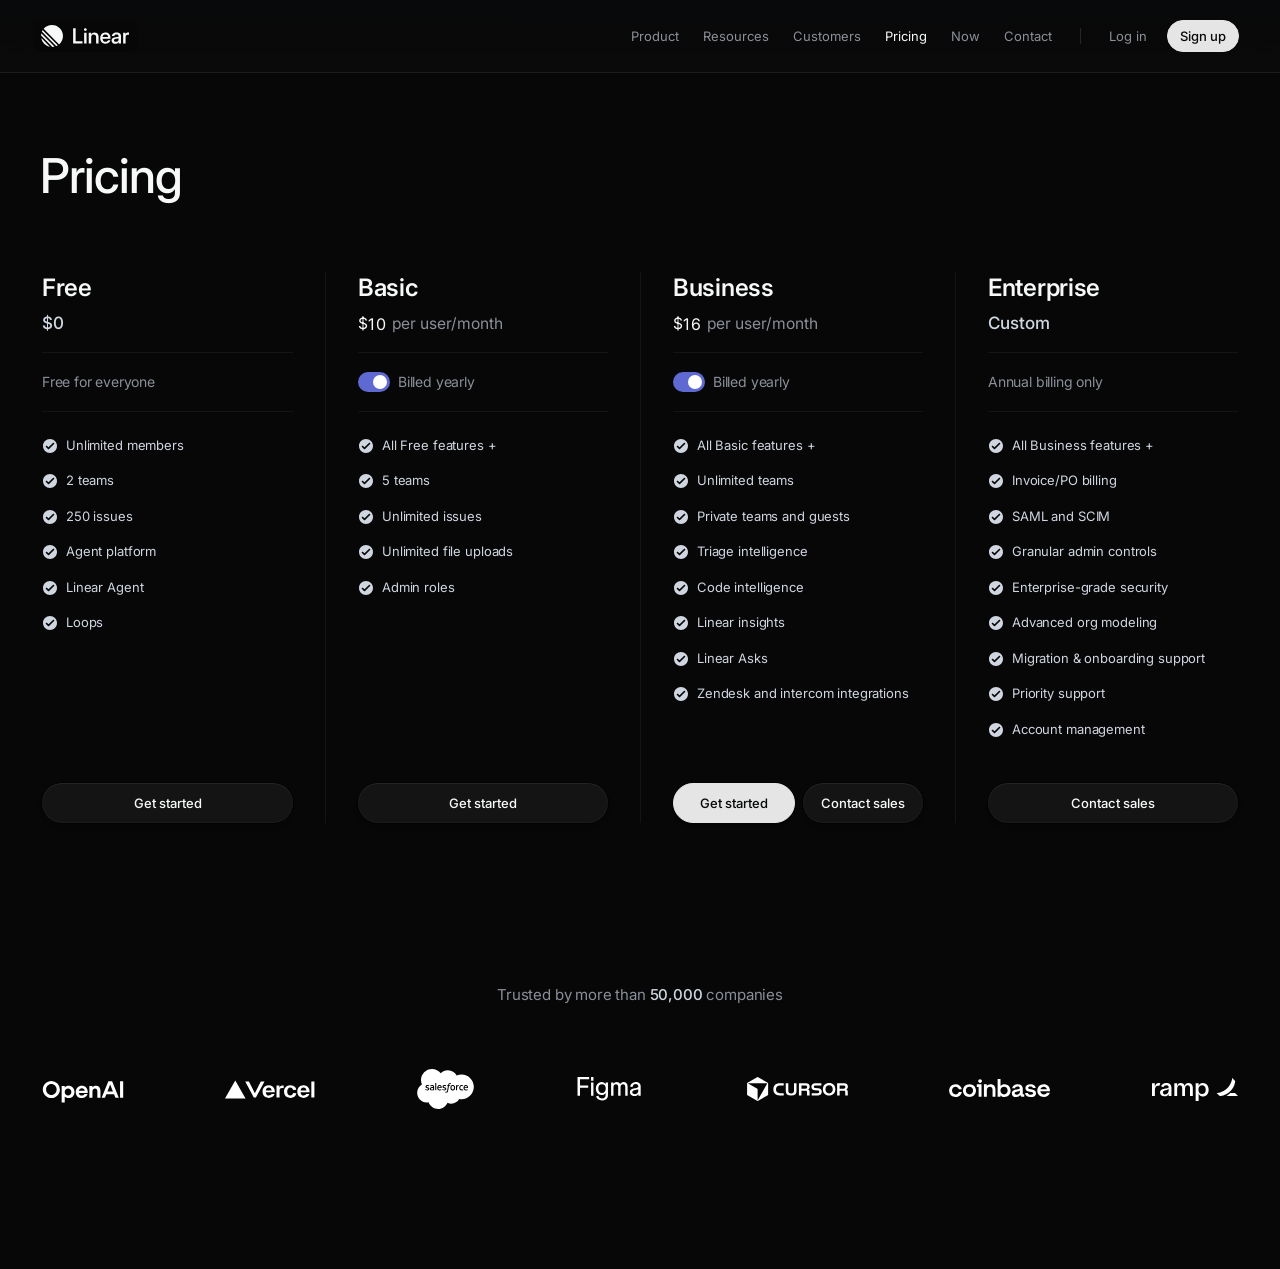
==== commit 6d54130b: "Update index.html" ====
--- a/index.html
+++ b/index.html
@@ -1,261 +1,463 @@
 <!doctype html>
 <html lang="en">
-
-<head>
-  <meta charset="UTF-8" />
-  <meta name="viewport" content="width=device-width, initial-scale=1.0" />
-  <link rel="preconnect" href="https://fonts.googleapis.com" />
-  <link rel="preconnect" href="https://fonts.gstatic.com" crossorigin />
-  <link
-    href="https://fonts.googleapis.com/css2?family=Arimo:ital,wght@0,400..700;1,400..700&family=DM+Sans:ital,opsz,wght@0,9..40,100..1000;1,9..40,100..1000&family=Familjen+Grotesk:ital,wght@0,400..700;1,400..700&family=Figtree:ital,wght@0,300..900;1,300..900&family=Fraunces:ital,opsz,wght@0,9..144,100..900;1,9..144,100..900&family=Funnel+Display:wght@300..800&family=Inter:ital,opsz,wght@0,14..32,100..900;1,14..32,100..900&family=JetBrains+Mono:ital,wght@0,100..800;1,100..800&family=M+PLUS+Rounded+1c&family=Montserrat:ital,wght@0,100..900;1,100..900&family=Murecho:wght@100..900&family=Roboto+Mono:ital,wght@0,100..700;1,100..700&family=SN+Pro:ital,wght@0,200..900;1,200..900&family=WDXL+Lubrifont+SC&display=swap"
-    rel="stylesheet" />
-  <link rel="preload" href="https://static.linear.app/fonts/InterVariable.woff2?v=4.1" as="font" type="font/woff2"
-    crossorigin="anonymous" />
-  <link rel="stylesheet" href="Linear-Pricing.css" />
-  <title>Linear-Pricing</title>
-</head>
-
-<body>
-  <input type="checkbox" id="tB">
-  <div class="body-container">
-    <div class="data-header">
-      <header class="h">
-        <nav class="h-n">
-          <div class="header">
-            <ul class="nav-ul">
-              <li class="n-l1">
-                <span class="l-s">
-                  <a href="/homepage" aria-label="Navigate to home" data-radix-collection-item="" class="l-a"
-                    rel="noopener">
-                    <svg class="l-svg" height="22" viewBox="0 0 400 100" fill="currentColor" size="22"
-                      color="currentColor" aria-label="Linear">
-                      <path class="l-path" fill-rule="evenodd" clip-rule="evenodd"
-                        d="M12.9266 16.3713c-.5283.5806-.4933 1.4714.0617 2.0265l68.5946 68.5946c.5551.555 1.4459.59 2.0265.0617 10.0579-9.1522 16.3713-22.3478 16.3713-37.0179C99.9807 22.402 77.5788 0 49.9445 0 35.2744 0 22.0788 6.31337 12.9266 16.3713ZM4.35334 29.3894c-.25348.5589-.12567 1.2142.30824 1.6481L68.9432 95.3191c.4339.4339 1.0892.5617 1.6481.3083 1.485-.6736 2.9312-1.4176 4.3344-2.2277.8341-.4815.9618-1.6195.2808-2.3005L8.88146 24.7742c-.68097-.681-1.81894-.5532-2.30045.2808-.81013 1.4032-1.55411 2.8494-2.22767 4.3344ZM.453579 47.796c-.300979-.301-.46112014-.7158-.4327856-1.1405.1327026-1.9891.3816396-3.9463.7400796-5.865.214926-1.1505 1.620727-1.5497 2.448307-.7222L59.9124 96.7715c.8275.8276.4283 2.2334-.7222 2.4483-1.9187.3585-3.8759.6074-5.865.7401-.4247.0283-.8395-.1318-1.1405-.4328L.453579 47.796ZM3.93331 61.7589c-1.0331-1.0331-2.70028-.1429-2.32193 1.2683C6.22104 80.2203 19.7604 93.7597 36.9535 98.3693c1.4112.3784 2.3014-1.2888 1.2683-2.3219L3.93331 61.7589ZM201.602 27.535c3.587 0 6.494-2.918 6.494-6.5175S205.189 14.5 201.602 14.5c-3.586 0-6.493 2.918-6.493 6.5175s2.907 6.5175 6.493 6.5175Zm-55.621 56.8396V14.5039h11.54v59.648h31.115v10.2227h-42.655Zm82.136-28.511v28.511h-11.166V34.8555h11.026v8.4876l.14-.0937c1.121-2.6573 2.928-4.8769 5.42-6.6589 2.491-1.8132 5.668-2.7198 9.531-2.7198 3.426 0 6.54.766 9.344 2.2978 2.803 1.5006 5.045 3.7045 6.727 6.6119 1.682 2.9074 2.523 6.4713 2.523 10.6916v30.9026h-11.166V55.0195c0-3.7514-.997-6.5963-2.99-8.5345-1.962-1.9695-4.594-2.9543-7.896-2.9543-2.118 0-4.049.4377-5.793 1.313-1.744.8754-3.13 2.2196-4.158 4.0328-1.028 1.8132-1.542 4.1422-1.542 6.9871Zm101.105 27.6669c2.554 1.0942 5.482 1.6413 8.783 1.6413 2.71 0 5.03-.3439 6.961-1.0317 1.932-.719 3.52-1.6725 4.766-2.8605 1.277-1.1879 2.289-2.4853 3.037-3.8921h.187v6.9871h10.699V50.2833c0-2.4072-.468-4.6111-1.402-6.6119-.934-2.0008-2.289-3.7358-4.065-5.2051-1.744-1.4694-3.862-2.5948-6.354-3.3763-2.491-.8129-5.295-1.2193-8.409-1.2193-4.267 0-7.958.7347-11.073 2.204-3.084 1.4381-5.497 3.3763-7.242 5.8148-1.744 2.4384-2.694 5.1895-2.85 8.2531h10.793c.124-1.438.623-2.7198 1.495-3.8452.872-1.1254 2.056-2.0008 3.551-2.626 1.495-.6565 3.223-.9848 5.186-.9848 1.962 0 3.628.3283 4.999.9848 1.401.6565 2.476 1.5475 3.223 2.6729.748 1.1254 1.122 2.4384 1.122 3.939v.3752c0 1.1254-.39 1.9538-1.168 2.4853-.748.5314-2.025.9222-3.831 1.1723-1.776.2501-4.205.5471-7.289.891-2.523.2813-4.952.7034-7.288 1.2661-2.336.5627-4.423 1.3912-6.261 2.4853-1.806 1.0942-3.239 2.5479-4.298 4.3611-1.059 1.8132-1.588 4.1422-1.588 6.987 0 3.2826.747 6.0336 2.242 8.2532 1.495 2.1884 3.52 3.8453 6.074 4.9707Zm18.081-8.3001c-1.807.9691-4.034 1.4537-6.681 1.4537-2.679 0-4.813-.5627-6.401-1.6881-1.589-1.1567-2.383-2.7355-2.383-4.7362 0-1.5631.436-2.8293 1.308-3.7984.904-.9691 2.087-1.735 3.551-2.2977 1.464-.5628 3.052-.9535 4.765-1.1724 1.246-.1875 2.461-.3751 3.645-.5627 1.183-.2188 2.289-.422 3.317-.6096 1.028-.2188 1.9-.4377 2.616-.6565.748-.2188 1.293-.4533 1.635-.7034v5.5334c0 1.9382-.451 3.7202-1.355 5.3458-.872 1.5944-2.211 2.8917-4.017 3.8921Zm26.094 9.1442V34.8555h10.745v8.1594h.141c.903-2.8136 2.32-4.955 4.251-6.4244 1.962-1.5005 4.532-2.2508 7.709-2.2508.779 0 1.48.0312 2.102.0938.655.0312 1.2.0625 1.636.0937v10.082c-.405-.0625-1.122-.1406-2.149-.2344-1.028-.0938-2.118-.1407-3.271-.1407-1.838 0-3.519.422-5.046 1.2661-1.526.8441-2.741 2.1415-3.644 3.8921-.872 1.7195-1.308 3.8922-1.308 6.5182v28.4641h-11.166Zm-177.401 0V34.8555h11.166v49.5191h-11.166Zm84.238-2.204c3.582 2.2196 7.834 3.3294 12.755 3.3294 3.8 0 7.257-.6878 10.372-2.0633 3.146-1.4068 5.762-3.3294 7.849-5.7678 2.087-2.4697 3.442-5.3146 4.065-8.5346h-10.512c-.468 1.4693-1.231 2.7667-2.29 3.8921-1.027 1.0942-2.32 1.9539-3.877 2.5792-1.558.6252-3.364.9378-5.42.9378-2.772 0-5.155-.6252-7.148-1.8757-1.962-1.2505-3.457-2.9855-4.485-5.2051-.933-2.043-1.443-4.3564-1.529-6.9402h35.915v-3.0012c0-3.8139-.561-7.284-1.682-10.4102-1.121-3.1575-2.71-5.8773-4.766-8.1594-2.055-2.3134-4.531-4.0953-7.428-5.3458-2.866-1.2505-6.058-1.8757-9.578-1.8757-4.578 0-8.627 1.1098-12.147 3.3294-3.52 2.2196-6.276 5.2833-8.27 9.191-1.993 3.9078-2.99 8.3782-2.99 13.4114 0 5.0019.966 9.4568 2.897 13.3645 1.931 3.8765 4.688 6.9246 8.269 9.1442Zm23.501-32.7783c-1.028-2.1258-2.492-3.767-4.392-4.9237-1.9-1.1567-4.142-1.7351-6.728-1.7351-2.554 0-4.781.5784-6.681 1.7351-1.868 1.1567-3.332 2.7979-4.391 4.9237-.756 1.5396-1.234 3.2903-1.434 5.2521h25.059c-.2-1.9618-.678-3.7125-1.433-5.2521Z">
-                      </path>
-                    </svg>
-                  </a>
-                </span>
-              </li>
-              <li class="n-l2">
-                <ul class="li-ul">
-                  <li class="l2-li">
-                    <button type="button" class="li-b" id="li-1">
-                      Product
-                    </button>
-                  </li>
-                  <li class="l2-li">
-                    <button type="button" class="li-b" id="li-2">
-                      Resources
-                    </button>
-                  </li>
-                  <li class="l2-li">
-                    <button type="button" class="li-b" id="li-3">
-                      Customers
-                    </button>
-                  </li>
-                  <li class="l2-li">
-                    <button type="button" class="li-b" id="li-4" style="color: #f7f8f8;">
-                      Pricing
-                    </button>
-                  </li>
-                  <li class="l2-li l2-li5">
-                    <button type="button" class="li-b" id="li-5">
-                      Now
-                    </button>
-                  </li>
-                  <li class="l2-li">
-                    <button type="button" class="li-b" id="li-6">
-                      Contact
-                    </button>
-                  </li>
-                </ul>
-                <div style="flex: 1"></div>
-                <div class="n-d"></div>
-                <div style="flex: 1"></div>
-                <ul class="n-btn">
-                  <li class="b-l" class="btn-l">
-                    <span>
-                      <a id="n-b1" class="n-b" href=""> Log in </a>
-                    </span>
-                  </li>
-                  <li class="b-l" class="btn-l">
-                    <span>
-                      <a id="n-b2" class="n-b" href=""> Sign up </a>
-                    </span>
-                  </li>
-                </ul>
-              </li>
-              <li class="n-l3">
-                <label for="tB" class="n-l3b">
-                  <svg width="16" height="16" viewBox="0 0 16 16" fill="#f7f8f8" xmlns="http://www.w3.org/2000/svg">
-                    <rect x="1" y="7.5" width="14" height="1" rx="0.5"
-                      style="transform-origin:center;transition:160ms cubic-bezier(0.25, 0.46, 0.45, 0.94);transform:translateY(-3.5px)"
-                      class="n-l3b-sr1">
-                    </rect>
-                    <rect x="1" y="7.5" width="14" height="1" rx="0.5"
-                      style="transform-origin:center;transition:160ms cubic-bezier(0.25, 0.46, 0.45, 0.94);transform:translateY(3.5px)"
-                      class="n-l3b-sr2">
-                    </rect>
-                  </svg>
-                </label>
-              </li>
-            </ul>
-          </div>
-        </nav>
-      </header>
-    </div>
-    <main class="l-content">
-      <div class="skip-nav"></div>
-      <div class="content">
-        <div class="c1">
-          <div class="c1-a">
-            <header class="c1-aH">
-              <div class="c1-ah">
-                <h1 class="ah-a">Pricing</h1>
-              </div>
-            </header>
-          </div>
-          <div class="c1-t">
-            <section class="c1-ts">
-              <div class="c1-tsd">
-                <h3 class="c1-tsd-h">Free</h3>
-                <div class="b-space" style="height: 8px"></div>
-                <div class="c1-tsd-d"><span class="c1-tsd-ds">$0</span></div>
-              </div>
-              <span class="c1-tss">
-                <div class="c1-tss-d"><span class="c1-tss-ds">Free for everyone</span></div>
-              </span>
-              <div class="b-space" style="height: 24px"></div>
-              <ul class="c1-tsul">
-                <li class="c1-tsli">
-                  <svg width="16" height="16" viewBox="0 0 16 16" role="img" focusable="false" aria-hidden="true"
-                    xmlns="http://www.w3.org/2000/svg" class="c1-ts-lisv" style="color:#d0d6e0" fill="d0d6e0">
-                    <path fill-rule="evenodd" clip-rule="evenodd"
-                      d="M8 1.00195C4.13401 1.00195 1 4.13596 1 8.00195C1 11.8679 4.13401 15.002 8 15.002C11.866 15.002 15 11.8679 15 8.00195C15 4.13596 11.866 1.00195 8 1.00195ZM12.101 6.10299C12.433 5.77105 12.433 5.23286 12.101 4.90091C11.7691 4.56897 11.2309 4.56897 10.899 4.90091L6.5 9.29987L5.10104 7.90091C4.7691 7.56897 4.2309 7.56897 3.89896 7.90091C3.56701 8.23286 3.56701 8.77105 3.89896 9.10299L5.89896 11.103C6.2309 11.4349 6.7691 11.4349 7.10104 11.103L12.101 6.10299Z">
-                    </path>
-                  </svg>
-                  <span class="c1-ts-lis">
-                    Unlimited members</span>
+  <head>
+    <meta charset="UTF-8" />
+    <meta name="viewport" content="width=device-width, initial-scale=1.0" />
+    <link rel="preconnect" href="https://fonts.googleapis.com" />
+    <link rel="preconnect" href="https://fonts.gstatic.com" crossorigin />
+    <link
+      href="https://fonts.googleapis.com/css2?family=Arimo:ital,wght@0,400..700;1,400..700&family=DM+Sans:ital,opsz,wght@0,9..40,100..1000;1,9..40,100..1000&family=Familjen+Grotesk:ital,wght@0,400..700;1,400..700&family=Figtree:ital,wght@0,300..900;1,300..900&family=Fraunces:ital,opsz,wght@0,9..144,100..900;1,9..144,100..900&family=Funnel+Display:wght@300..800&family=Inter:ital,opsz,wght@0,14..32,100..900;1,14..32,100..900&family=JetBrains+Mono:ital,wght@0,100..800;1,100..800&family=M+PLUS+Rounded+1c&family=Montserrat:ital,wght@0,100..900;1,100..900&family=Murecho:wght@100..900&family=Roboto+Mono:ital,wght@0,100..700;1,100..700&family=SN+Pro:ital,wght@0,200..900;1,200..900&family=WDXL+Lubrifont+SC&display=swap"
+      rel="stylesheet"
+    />
+    <link
+      rel="preload"
+      href="https://static.linear.app/fonts/InterVariable.woff2?v=4.1"
+      as="font"
+      type="font/woff2"
+      crossorigin="anonymous"
+    />
+    <link rel="stylesheet" href="Linear-Pricing.css" />
+    <title>Linear-Pricing</title>
+  </head>
+  <body>
+    <input type="checkbox" id="tB" />
+    <div class="body-container">
+      <div class="data-header">
+        <header class="h">
+          <nav class="h-n">
+            <div class="header">
+              <ul class="nav-ul">
+                <li class="n-l1">
+                  <span class="l-s">
+                    <a
+                      href="/homepage"
+                      aria-label="Navigate to home"
+                      data-radix-collection-item=""
+                      class="l-a"
+                      rel="noopener"
+                    >
+                      <svg
+                        class="l-svg"
+                        height="22"
+                        viewBox="0 0 400 100"
+                        fill="currentColor"
+                        size="22"
+                        color="currentColor"
+                        aria-label="Linear"
+                      >
+                        <path
+                          class="l-path"
+                          fill-rule="evenodd"
+                          clip-rule="evenodd"
+                          d="M12.9266 16.3713c-.5283.5806-.4933 1.4714.0617 2.0265l68.5946 68.5946c.5551.555 1.4459.59 2.0265.0617 10.0579-9.1522 16.3713-22.3478 16.3713-37.0179C99.9807 22.402 77.5788 0 49.9445 0 35.2744 0 22.0788 6.31337 12.9266 16.3713ZM4.35334 29.3894c-.25348.5589-.12567 1.2142.30824 1.6481L68.9432 95.3191c.4339.4339 1.0892.5617 1.6481.3083 1.485-.6736 2.9312-1.4176 4.3344-2.2277.8341-.4815.9618-1.6195.2808-2.3005L8.88146 24.7742c-.68097-.681-1.81894-.5532-2.30045.2808-.81013 1.4032-1.55411 2.8494-2.22767 4.3344ZM.453579 47.796c-.300979-.301-.46112014-.7158-.4327856-1.1405.1327026-1.9891.3816396-3.9463.7400796-5.865.214926-1.1505 1.620727-1.5497 2.448307-.7222L59.9124 96.7715c.8275.8276.4283 2.2334-.7222 2.4483-1.9187.3585-3.8759.6074-5.865.7401-.4247.0283-.8395-.1318-1.1405-.4328L.453579 47.796ZM3.93331 61.7589c-1.0331-1.0331-2.70028-.1429-2.32193 1.2683C6.22104 80.2203 19.7604 93.7597 36.9535 98.3693c1.4112.3784 2.3014-1.2888 1.2683-2.3219L3.93331 61.7589ZM201.602 27.535c3.587 0 6.494-2.918 6.494-6.5175S205.189 14.5 201.602 14.5c-3.586 0-6.493 2.918-6.493 6.5175s2.907 6.5175 6.493 6.5175Zm-55.621 56.8396V14.5039h11.54v59.648h31.115v10.2227h-42.655Zm82.136-28.511v28.511h-11.166V34.8555h11.026v8.4876l.14-.0937c1.121-2.6573 2.928-4.8769 5.42-6.6589 2.491-1.8132 5.668-2.7198 9.531-2.7198 3.426 0 6.54.766 9.344 2.2978 2.803 1.5006 5.045 3.7045 6.727 6.6119 1.682 2.9074 2.523 6.4713 2.523 10.6916v30.9026h-11.166V55.0195c0-3.7514-.997-6.5963-2.99-8.5345-1.962-1.9695-4.594-2.9543-7.896-2.9543-2.118 0-4.049.4377-5.793 1.313-1.744.8754-3.13 2.2196-4.158 4.0328-1.028 1.8132-1.542 4.1422-1.542 6.9871Zm101.105 27.6669c2.554 1.0942 5.482 1.6413 8.783 1.6413 2.71 0 5.03-.3439 6.961-1.0317 1.932-.719 3.52-1.6725 4.766-2.8605 1.277-1.1879 2.289-2.4853 3.037-3.8921h.187v6.9871h10.699V50.2833c0-2.4072-.468-4.6111-1.402-6.6119-.934-2.0008-2.289-3.7358-4.065-5.2051-1.744-1.4694-3.862-2.5948-6.354-3.3763-2.491-.8129-5.295-1.2193-8.409-1.2193-4.267 0-7.958.7347-11.073 2.204-3.084 1.4381-5.497 3.3763-7.242 5.8148-1.744 2.4384-2.694 5.1895-2.85 8.2531h10.793c.124-1.438.623-2.7198 1.495-3.8452.872-1.1254 2.056-2.0008 3.551-2.626 1.495-.6565 3.223-.9848 5.186-.9848 1.962 0 3.628.3283 4.999.9848 1.401.6565 2.476 1.5475 3.223 2.6729.748 1.1254 1.122 2.4384 1.122 3.939v.3752c0 1.1254-.39 1.9538-1.168 2.4853-.748.5314-2.025.9222-3.831 1.1723-1.776.2501-4.205.5471-7.289.891-2.523.2813-4.952.7034-7.288 1.2661-2.336.5627-4.423 1.3912-6.261 2.4853-1.806 1.0942-3.239 2.5479-4.298 4.3611-1.059 1.8132-1.588 4.1422-1.588 6.987 0 3.2826.747 6.0336 2.242 8.2532 1.495 2.1884 3.52 3.8453 6.074 4.9707Zm18.081-8.3001c-1.807.9691-4.034 1.4537-6.681 1.4537-2.679 0-4.813-.5627-6.401-1.6881-1.589-1.1567-2.383-2.7355-2.383-4.7362 0-1.5631.436-2.8293 1.308-3.7984.904-.9691 2.087-1.735 3.551-2.2977 1.464-.5628 3.052-.9535 4.765-1.1724 1.246-.1875 2.461-.3751 3.645-.5627 1.183-.2188 2.289-.422 3.317-.6096 1.028-.2188 1.9-.4377 2.616-.6565.748-.2188 1.293-.4533 1.635-.7034v5.5334c0 1.9382-.451 3.7202-1.355 5.3458-.872 1.5944-2.211 2.8917-4.017 3.8921Zm26.094 9.1442V34.8555h10.745v8.1594h.141c.903-2.8136 2.32-4.955 4.251-6.4244 1.962-1.5005 4.532-2.2508 7.709-2.2508.779 0 1.48.0312 2.102.0938.655.0312 1.2.0625 1.636.0937v10.082c-.405-.0625-1.122-.1406-2.149-.2344-1.028-.0938-2.118-.1407-3.271-.1407-1.838 0-3.519.422-5.046 1.2661-1.526.8441-2.741 2.1415-3.644 3.8921-.872 1.7195-1.308 3.8922-1.308 6.5182v28.4641h-11.166Zm-177.401 0V34.8555h11.166v49.5191h-11.166Zm84.238-2.204c3.582 2.2196 7.834 3.3294 12.755 3.3294 3.8 0 7.257-.6878 10.372-2.0633 3.146-1.4068 5.762-3.3294 7.849-5.7678 2.087-2.4697 3.442-5.3146 4.065-8.5346h-10.512c-.468 1.4693-1.231 2.7667-2.29 3.8921-1.027 1.0942-2.32 1.9539-3.877 2.5792-1.558.6252-3.364.9378-5.42.9378-2.772 0-5.155-.6252-7.148-1.8757-1.962-1.2505-3.457-2.9855-4.485-5.2051-.933-2.043-1.443-4.3564-1.529-6.9402h35.915v-3.0012c0-3.8139-.561-7.284-1.682-10.4102-1.121-3.1575-2.71-5.8773-4.766-8.1594-2.055-2.3134-4.531-4.0953-7.428-5.3458-2.866-1.2505-6.058-1.8757-9.578-1.8757-4.578 0-8.627 1.1098-12.147 3.3294-3.52 2.2196-6.276 5.2833-8.27 9.191-1.993 3.9078-2.99 8.3782-2.99 13.4114 0 5.0019.966 9.4568 2.897 13.3645 1.931 3.8765 4.688 6.9246 8.269 9.1442Zm23.501-32.7783c-1.028-2.1258-2.492-3.767-4.392-4.9237-1.9-1.1567-4.142-1.7351-6.728-1.7351-2.554 0-4.781.5784-6.681 1.7351-1.868 1.1567-3.332 2.7979-4.391 4.9237-.756 1.5396-1.234 3.2903-1.434 5.2521h25.059c-.2-1.9618-.678-3.7125-1.433-5.2521Z"
+                        ></path>
+                      </svg>
+                    </a>
+                  </span>
                 </li>
-                <li class="c1-tsli">
-                  <svg width="16" height="16" viewBox="0 0 16 16" role="img" focusable="false" aria-hidden="true"
-                    xmlns="http://www.w3.org/2000/svg" class="c1-ts-lisv" style="color:#d0d6e0" fill="d0d6e0">
-                    <path fill-rule="evenodd" clip-rule="evenodd"
-                      d="M8 1.00195C4.13401 1.00195 1 4.13596 1 8.00195C1 11.8679 4.13401 15.002 8 15.002C11.866 15.002 15 11.8679 15 8.00195C15 4.13596 11.866 1.00195 8 1.00195ZM12.101 6.10299C12.433 5.77105 12.433 5.23286 12.101 4.90091C11.7691 4.56897 11.2309 4.56897 10.899 4.90091L6.5 9.29987L5.10104 7.90091C4.7691 7.56897 4.2309 7.56897 3.89896 7.90091C3.56701 8.23286 3.56701 8.77105 3.89896 9.10299L5.89896 11.103C6.2309 11.4349 6.7691 11.4349 7.10104 11.103L12.101 6.10299Z">
-                    </path>
-                  </svg><span class="c1-ts-lis">2 teams</span>
+                <li class="n-l2">
+                  <ul class="li-ul">
+                    <li class="l2-li">
+                      <button type="button" class="li-b" id="li-1">
+                        Product
+                      </button>
+                    </li>
+                    <li class="l2-li">
+                      <button type="button" class="li-b" id="li-2">
+                        Resources
+                      </button>
+                    </li>
+                    <li class="l2-li">
+                      <button type="button" class="li-b" id="li-3">
+                        Customers
+                      </button>
+                    </li>
+                    <li class="l2-li">
+                      <button
+                        type="button"
+                        class="li-b"
+                        id="li-4"
+                        style="color: #f7f8f8"
+                      >
+                        Pricing
+                      </button>
+                    </li>
+                    <li class="l2-li l2-li5">
+                      <button type="button" class="li-b" id="li-5">Now</button>
+                    </li>
+                    <li class="l2-li">
+                      <button type="button" class="li-b" id="li-6">
+                        Contact
+                      </button>
+                    </li>
+                  </ul>
+                  <div style="flex: 1"></div>
+                  <div class="n-d"></div>
+                  <div style="flex: 1"></div>
+                  <ul class="n-btn">
+                    <li class="b-l btn-l">
+                      <span>
+                        <a id="n-b1" class="n-b" href=""> Log in </a>
+                      </span>
+                    </li>
+                    <li class="b-l btn-l">
+                      <span>
+                        <a id="n-b2" class="n-b" href=""> Sign up </a>
+                      </span>
+                    </li>
+                  </ul>
                 </li>
-                <li class="c1-tsli">
-                  <svg width="16" height="16" viewBox="0 0 16 16" role="img" focusable="false" aria-hidden="true"
-                    xmlns="http://www.w3.org/2000/svg" class="c1-ts-lisv" style="color:#d0d6e0" fill="d0d6e0">
-                    <path fill-rule="evenodd" clip-rule="evenodd"
-                      d="M8 1.00195C4.13401 1.00195 1 4.13596 1 8.00195C1 11.8679 4.13401 15.002 8 15.002C11.866 15.002 15 11.8679 15 8.00195C15 4.13596 11.866 1.00195 8 1.00195ZM12.101 6.10299C12.433 5.77105 12.433 5.23286 12.101 4.90091C11.7691 4.56897 11.2309 4.56897 10.899 4.90091L6.5 9.29987L5.10104 7.90091C4.7691 7.56897 4.2309 7.56897 3.89896 7.90091C3.56701 8.23286 3.56701 8.77105 3.89896 9.10299L5.89896 11.103C6.2309 11.4349 6.7691 11.4349 7.10104 11.103L12.101 6.10299Z">
-                    </path>
-                  </svg><span class="c1-ts-lis">250 issues</span>
-                </li>
-                <li class="c1-tsli">
-                  <svg width="16" height="16" viewBox="0 0 16 16" role="img" focusable="false" aria-hidden="true"
-                    xmlns="http://www.w3.org/2000/svg" class="c1-ts-lisv" style="color:#d0d6e0" fill="d0d6e0">
-                    <path fill-rule="evenodd" clip-rule="evenodd"
-                      d="M8 1.00195C4.13401 1.00195 1 4.13596 1 8.00195C1 11.8679 4.13401 15.002 8 15.002C11.866 15.002 15 11.8679 15 8.00195C15 4.13596 11.866 1.00195 8 1.00195ZM12.101 6.10299C12.433 5.77105 12.433 5.23286 12.101 4.90091C11.7691 4.56897 11.2309 4.56897 10.899 4.90091L6.5 9.29987L5.10104 7.90091C4.7691 7.56897 4.2309 7.56897 3.89896 7.90091C3.56701 8.23286 3.56701 8.77105 3.89896 9.10299L5.89896 11.103C6.2309 11.4349 6.7691 11.4349 7.10104 11.103L12.101 6.10299Z">
-                    </path>
-                  </svg><span class="c1-ts-lis">Agent platform</span>
-                </li>
-                <li class="c1-tsli">
-                  <svg width="16" height="16" viewBox="0 0 16 16" role="img" focusable="false" aria-hidden="true"
-                    xmlns="http://www.w3.org/2000/svg" class="c1-ts-lisv" style="color:#d0d6e0" fill="d0d6e0">
-                    <path fill-rule="evenodd" clip-rule="evenodd"
-                      d="M8 1.00195C4.13401 1.00195 1 4.13596 1 8.00195C1 11.8679 4.13401 15.002 8 15.002C11.866 15.002 15 11.8679 15 8.00195C15 4.13596 11.866 1.00195 8 1.00195ZM12.101 6.10299C12.433 5.77105 12.433 5.23286 12.101 4.90091C11.7691 4.56897 11.2309 4.56897 10.899 4.90091L6.5 9.29987L5.10104 7.90091C4.7691 7.56897 4.2309 7.56897 3.89896 7.90091C3.56701 8.23286 3.56701 8.77105 3.89896 9.10299L5.89896 11.103C6.2309 11.4349 6.7691 11.4349 7.10104 11.103L12.101 6.10299Z">
-                    </path>
-                  </svg><span class="c1-ts-lis">Linear Agent</span>
-                </li>
-                <li class="c1-tsli">
-                  <svg width="16" height="16" viewBox="0 0 16 16" role="img" focusable="false" aria-hidden="true"
-                    xmlns="http://www.w3.org/2000/svg" class="c1-ts-lisv" style="color:#d0d6e0" fill="d0d6e0">
-                    <path fill-rule="evenodd" clip-rule="evenodd"
-                      d="M8 1.00195C4.13401 1.00195 1 4.13596 1 8.00195C1 11.8679 4.13401 15.002 8 15.002C11.866 15.002 15 11.8679 15 8.00195C15 4.13596 11.866 1.00195 8 1.00195ZM12.101 6.10299C12.433 5.77105 12.433 5.23286 12.101 4.90091C11.7691 4.56897 11.2309 4.56897 10.899 4.90091L6.5 9.29987L5.10104 7.90091C4.7691 7.56897 4.2309 7.56897 3.89896 7.90091C3.56701 8.23286 3.56701 8.77105 3.89896 9.10299L5.89896 11.103C6.2309 11.4349 6.7691 11.4349 7.10104 11.103L12.101 6.10299Z">
-                    </path>
-                  </svg><span class="c1-ts-lis">Loops</span>
+                <li class="n-l3">
+                  <label for="tB" class="n-l3b">
+                    <svg
+                      width="16"
+                      height="16"
+                      viewBox="0 0 16 16"
+                      fill="#f7f8f8"
+                      xmlns="http://www.w3.org/2000/svg"
+                    >
+                      <rect
+                        x="1"
+                        y="7.5"
+                        width="14"
+                        height="1"
+                        rx="0.5"
+                        style="
+                          transform-origin: center;
+                          transition: 160ms cubic-bezier(0.25, 0.46, 0.45, 0.94);
+                          transform: translateY(-3.5px);
+                        "
+                        class="n-l3b-sr1"
+                      ></rect>
+                      <rect
+                        x="1"
+                        y="7.5"
+                        width="14"
+                        height="1"
+                        rx="0.5"
+                        style="
+                          transform-origin: center;
+                          transition: 160ms cubic-bezier(0.25, 0.46, 0.45, 0.94);
+                          transform: translateY(3.5px);
+                        "
+                        class="n-l3b-sr2"
+                      ></rect>
+                    </svg>
+                  </label>
                 </li>
               </ul>
-              <div class="b-space" style="height: 44px"></div>
-              <div class="c1-tsb"><button class="c1-tsb-btn">Get started</button></div>
-            </section>
-            <section class="c1-ts">
-              <div class="c1-tsd">
-                <h3 class="c1-tsd-h">Basic</h3>
-                <div class="b-space" style="height: 8px"></div>
-                <div class="c1-tsd-d">
-                  <span class="c1tsdds1">
-                    <span class="c1tsdds">
-                      <span class="c1-tsd-ds1">
-                        <span class="c1-tsd-ds1-a">$</span>
-                        <span class="c1-tsd-ds1-b">10</span>
-                      </span><span class="c1-tsd-ds2">per user/month</span>
+            </div>
+          </nav>
+        </header>
+      </div>
+      <main class="l-content">
+        <div class="skip-nav"></div>
+        <div class="content">
+          <div class="c1">
+            <div class="c1-a">
+              <header class="c1-aH">
+                <div class="c1-ah">
+                  <h1 class="ah-a">Pricing</h1>
+                </div>
+              </header>
+            </div>
+            <div class="c1-t">
+              <section class="c1-ts">
+                <div class="c1-tsd">
+                  <h3 class="c1-tsd-h">Free</h3>
+                  <div class="b-space" style="height: 8px"></div>
+                  <div class="c1-tsd-d">
+                    <span class="c1-tsd-ds">$0</span>
+                  </div>
+                </div>
+                <span class="c1-tss">
+                  <div class="c1-tss-d">
+                    <span class="c1-tss-ds">Free for everyone</span>
+                  </div>
+                </span>
+                <div class="b-space" style="height: 24px"></div>
+                <ul class="c1-tsul">
+                  <li class="c1-tsli">
+                    <svg
+                      width="16"
+                      height="16"
+                      viewBox="0 0 16 16"
+                      role="img"
+                      focusable="false"
+                      aria-hidden="true"
+                      xmlns="http://www.w3.org/2000/svg"
+                      class="c1-ts-lisv"
+                      style="color: #d0d6e0"
+                      fill="d0d6e0"
+                    >
+                      <path
+                        fill-rule="evenodd"
+                        clip-rule="evenodd"
+                        d="M8 1.00195C4.13401 1.00195 1 4.13596 1 8.00195C1 11.8679 4.13401 15.002 8 15.002C11.866 15.002 15 11.8679 15 8.00195C15 4.13596 11.866 1.00195 8 1.00195ZM12.101 6.10299C12.433 5.77105 12.433 5.23286 12.101 4.90091C11.7691 4.56897 11.2309 4.56897 10.899 4.90091L6.5 9.29987L5.10104 7.90091C4.7691 7.56897 4.2309 7.56897 3.89896 7.90091C3.56701 8.23286 3.56701 8.77105 3.89896 9.10299L5.89896 11.103C6.2309 11.4349 6.7691 11.4349 7.10104 11.103L12.101 6.10299Z"
+                      ></path>
+                    </svg>
+                    <span class="c1-ts-lis"> Unlimited members</span>
+                  </li>
+                  <li class="c1-tsli">
+                    <svg
+                      width="16"
+                      height="16"
+                      viewBox="0 0 16 16"
+                      role="img"
+                      focusable="false"
+                      aria-hidden="true"
+                      xmlns="http://www.w3.org/2000/svg"
+                      class="c1-ts-lisv"
+                      style="color: #d0d6e0"
+                      fill="d0d6e0"
+                    >
+                      <path
+                        fill-rule="evenodd"
+                        clip-rule="evenodd"
+                        d="M8 1.00195C4.13401 1.00195 1 4.13596 1 8.00195C1 11.8679 4.13401 15.002 8 15.002C11.866 15.002 15 11.8679 15 8.00195C15 4.13596 11.866 1.00195 8 1.00195ZM12.101 6.10299C12.433 5.77105 12.433 5.23286 12.101 4.90091C11.7691 4.56897 11.2309 4.56897 10.899 4.90091L6.5 9.29987L5.10104 7.90091C4.7691 7.56897 4.2309 7.56897 3.89896 7.90091C3.56701 8.23286 3.56701 8.77105 3.89896 9.10299L5.89896 11.103C6.2309 11.4349 6.7691 11.4349 7.10104 11.103L12.101 6.10299Z"
+                      ></path>
+                    </svg>
+                    <span class="c1-ts-lis">2 teams</span>
+                  </li>
+                  <li class="c1-tsli">
+                    <svg
+                      width="16"
+                      height="16"
+                      viewBox="0 0 16 16"
+                      role="img"
+                      focusable="false"
+                      aria-hidden="true"
+                      xmlns="http://www.w3.org/2000/svg"
+                      class="c1-ts-lisv"
+                      style="color: #d0d6e0"
+                      fill="d0d6e0"
+                    >
+                      <path
+                        fill-rule="evenodd"
+                        clip-rule="evenodd"
+                        d="M8 1.00195C4.13401 1.00195 1 4.13596 1 8.00195C1 11.8679 4.13401 15.002 8 15.002C11.866 15.002 15 11.8679 15 8.00195C15 4.13596 11.866 1.00195 8 1.00195ZM12.101 6.10299C12.433 5.77105 12.433 5.23286 12.101 4.90091C11.7691 4.56897 11.2309 4.56897 10.899 4.90091L6.5 9.29987L5.10104 7.90091C4.7691 7.56897 4.2309 7.56897 3.89896 7.90091C3.56701 8.23286 3.56701 8.77105 3.89896 9.10299L5.89896 11.103C6.2309 11.4349 6.7691 11.4349 7.10104 11.103L12.101 6.10299Z"
+                      ></path>
+                    </svg>
+                    <span class="c1-ts-lis">250 issues</span>
+                  </li>
+                  <li class="c1-tsli">
+                    <svg
+                      width="16"
+                      height="16"
+                      viewBox="0 0 16 16"
+                      role="img"
+                      focusable="false"
+                      aria-hidden="true"
+                      xmlns="http://www.w3.org/2000/svg"
+                      class="c1-ts-lisv"
+                      style="color: #d0d6e0"
+                      fill="d0d6e0"
+                    >
+                      <path
+                        fill-rule="evenodd"
+                        clip-rule="evenodd"
+                        d="M8 1.00195C4.13401 1.00195 1 4.13596 1 8.00195C1 11.8679 4.13401 15.002 8 15.002C11.866 15.002 15 11.8679 15 8.00195C15 4.13596 11.866 1.00195 8 1.00195ZM12.101 6.10299C12.433 5.77105 12.433 5.23286 12.101 4.90091C11.7691 4.56897 11.2309 4.56897 10.899 4.90091L6.5 9.29987L5.10104 7.90091C4.7691 7.56897 4.2309 7.56897 3.89896 7.90091C3.56701 8.23286 3.56701 8.77105 3.89896 9.10299L5.89896 11.103C6.2309 11.4349 6.7691 11.4349 7.10104 11.103L12.101 6.10299Z"
+                      ></path>
+                    </svg>
+                    <span class="c1-ts-lis">Agent platform</span>
+                  </li>
+                  <li class="c1-tsli">
+                    <svg
+                      width="16"
+                      height="16"
+                      viewBox="0 0 16 16"
+                      role="img"
+                      focusable="false"
+                      aria-hidden="true"
+                      xmlns="http://www.w3.org/2000/svg"
+                      class="c1-ts-lisv"
+                      style="color: #d0d6e0"
+                      fill="d0d6e0"
+                    >
+                      <path
+                        fill-rule="evenodd"
+                        clip-rule="evenodd"
+                        d="M8 1.00195C4.13401 1.00195 1 4.13596 1 8.00195C1 11.8679 4.13401 15.002 8 15.002C11.866 15.002 15 11.8679 15 8.00195C15 4.13596 11.866 1.00195 8 1.00195ZM12.101 6.10299C12.433 5.77105 12.433 5.23286 12.101 4.90091C11.7691 4.56897 11.2309 4.56897 10.899 4.90091L6.5 9.29987L5.10104 7.90091C4.7691 7.56897 4.2309 7.56897 3.89896 7.90091C3.56701 8.23286 3.56701 8.77105 3.89896 9.10299L5.89896 11.103C6.2309 11.4349 6.7691 11.4349 7.10104 11.103L12.101 6.10299Z"
+                      ></path>
+                    </svg>
+                    <span class="c1-ts-lis">Linear Agent</span>
+                  </li>
+                  <li class="c1-tsli">
+                    <svg
+                      width="16"
+                      height="16"
+                      viewBox="0 0 16 16"
+                      role="img"
+                      focusable="false"
+                      aria-hidden="true"
+                      xmlns="http://www.w3.org/2000/svg"
+                      class="c1-ts-lisv"
+                      style="color: #d0d6e0"
+                      fill="d0d6e0"
+                    >
+                      <path
+                        fill-rule="evenodd"
+                        clip-rule="evenodd"
+                        d="M8 1.00195C4.13401 1.00195 1 4.13596 1 8.00195C1 11.8679 4.13401 15.002 8 15.002C11.866 15.002 15 11.8679 15 8.00195C15 4.13596 11.866 1.00195 8 1.00195ZM12.101 6.10299C12.433 5.77105 12.433 5.23286 12.101 4.90091C11.7691 4.56897 11.2309 4.56897 10.899 4.90091L6.5 9.29987L5.10104 7.90091C4.7691 7.56897 4.2309 7.56897 3.89896 7.90091C3.56701 8.23286 3.56701 8.77105 3.89896 9.10299L5.89896 11.103C6.2309 11.4349 6.7691 11.4349 7.10104 11.103L12.101 6.10299Z"
+                      ></path>
+                    </svg>
+                    <span class="c1-ts-lis">Loops</span>
+                  </li>
+                </ul>
+                <div class="b-space" style="height: 44px"></div>
+                <div class="c1-tsb">
+                  <button class="c1-tsb-btn">Get started</button>
+                </div>
+              </section>
+              <section class="c1-ts">
+                <div class="c1-tsd">
+                  <h3 class="c1-tsd-h">Basic</h3>
+                  <div class="b-space" style="height: 8px"></div>
+                  <div class="c1-tsd-d">
+                    <span class="c1tsdds1">
+                      <span class="c1tsdds">
+                        <span class="c1-tsd-ds1">
+                          <span class="c1-tsd-ds1-a">$</span>
+                          <span class="c1-tsd-ds1-b">10</span>
+                        </span>
+                        <span class="c1-tsd-ds2">per user/month</span>
+                      </span>
                     </span>
-                  </span>
+                  </div>
                 </div>
-              </div>
-              <span class="c1-tss">
-                <div class="c1-tss-d"><span class="c1-tss-ds" style="gap: 8px;">
-                    <span class="c1-tss-ds1">
-                      <input type="checkbox" id="toggle" class="toggle" checked>
-                      <label for="toggle" class="switch"></label>
+                <span class="c1-tss">
+                  <div class="c1-tss-d">
+                    <span class="c1-tss-ds" style="gap: 8px">
+                      <span class="c1-tss-ds1">
+                        <input
+                          type="checkbox"
+                          id="toggle"
+                          class="toggle"
+                          checked
+                        />
+                        <label for="toggle" class="switch"></label>
+                      </span>
+                      <span class="c1-tss-ds2">Billed yearly</span>
                     </span>
-                    <span class="c1-tss-ds2">Billed yearly</span>
-                  </span></div>
-              </span>
-              <div class="b-space" style="height: 24px"></div>
-              <ul class="c1-tsul">
-                <li class="c1-tsli">
-                  <svg width="16" height="16" viewBox="0 0 16 16" role="img" focusable="false" aria-hidden="true"
-                    xmlns="http://www.w3.org/2000/svg" class="c1-ts-lisv" style="color:#d0d6e0" fill="d0d6e0">
-                    <path fill-rule="evenodd" clip-rule="evenodd"
-                      d="M8 1.00195C4.13401 1.00195 1 4.13596 1 8.00195C1 11.8679 4.13401 15.002 8 15.002C11.866 15.002 15 11.8679 15 8.00195C15 4.13596 11.866 1.00195 8 1.00195ZM12.101 6.10299C12.433 5.77105 12.433 5.23286 12.101 4.90091C11.7691 4.56897 11.2309 4.56897 10.899 4.90091L6.5 9.29987L5.10104 7.90091C4.7691 7.56897 4.2309 7.56897 3.89896 7.90091C3.56701 8.23286 3.56701 8.77105 3.89896 9.10299L5.89896 11.103C6.2309 11.4349 6.7691 11.4349 7.10104 11.103L12.101 6.10299Z">
-                    </path>
-                  </svg><span class="c1-ts-lis">All Free features +
-                  </span>
-                </li>
-                <li class="c1-tsli">
-                  <svg width="16" height="16" viewBox="0 0 16 16" role="img" focusable="false" aria-hidden="true"
-                    xmlns="http://www.w3.org/2000/svg" class="c1-ts-lisv" style="color:#d0d6e0" fill="d0d6e0">
-                    <path fill-rule="evenodd" clip-rule="evenodd"
-                      d="M8 1.00195C4.13401 1.00195 1 4.13596 1 8.00195C1 11.8679 4.13401 15.002 8 15.002C11.866 15.002 15 11.8679 15 8.00195C15 4.13596 11.866 1.00195 8 1.00195ZM12.101 6.10299C12.433 5.77105 12.433 5.23286 12.101 4.90091C11.7691 4.56897 11.2309 4.56897 10.899 4.90091L6.5 9.29987L5.10104 7.90091C4.7691 7.56897 4.2309 7.56897 3.89896 7.90091C3.56701 8.23286 3.56701 8.77105 3.89896 9.10299L5.89896 11.103C6.2309 11.4349 6.7691 11.4349 7.10104 11.103L12.101 6.10299Z">
-                    </path>
-                  </svg><span class="c1-ts-lis">5 teams</span>
-                </li>
-                <li class="c1-tsli">
-                  <svg width="16" height="16" viewBox="0 0 16 16" role="img" focusable="false" aria-hidden="true"
-                    xmlns="http://www.w3.org/2000/svg" class="c1-ts-lisv" style="color:#d0d6e0" fill="d0d6e0">
-                    <path fill-rule="evenodd" clip-rule="evenodd"
-                      d="M8 1.00195C4.13401 1.00195 1 4.13596 1 8.00195C1 11.8679 4.13401 15.002 8 15.002C11.866 15.002 15 11.8679 15 8.00195C15 4.13596 11.866 1.00195 8 1.00195ZM12.101 6.10299C12.433 5.77105 12.433 5.23286 12.101 4.90091C11.7691 4.56897 11.2309 4.56897 10.899 4.90091L6.5 9.29987L5.10104 7.90091C4.7691 7.56897 4.2309 7.56897 3.89896 7.90091C3.56701 8.23286 3.56701 8.77105 3.89896 9.10299L5.89896 11.103C6.2309 11.4349 6.7691 11.4349 7.10104 11.103L12.101 6.10299Z">
-                    </path>
-                  </svg><span class="c1-ts-lis">Unlimited issues</span>
-                </li>
-                <li class="c1-tsli">
-                  <svg width="16" height="16" viewBox="0 0 16 16" role="img" focusable="false" aria-hidden="true"
-                    xmlns="http://www.w3.org/2000/svg" class="c1-ts-lisv" style="color:#d0d6e0" fill="d0d6e0">
-                    <path fill-rule="evenodd" clip-rule="evenodd"
-                      d="M8 1.00195C4.13401 1.00195 1 4.13596 1 8.00195C1 11.8679 4.13401 15.002 8 15.002C11.866 15.002 15 11.8679 15 8.00195C15 4.13596 11.866 1.00195 8 1.00195ZM12.101 6.10299C12.433 5.77105 12.433 5.23286 12.101 4.90091C11.7691 4.56897 11.2309 4.56897 10.899 4.90091L6.5 9.29987L5.10104 7.90091C4.7691 7.56897 4.2309 7.56897 3.89896 7.90091C3.56701 8.23286 3.56701 8.77105 3.89896 9.10299L5.89896 11.103C6.2309 11.4349 6.7691 11.4349 7.10104 11.103L12.101 6.10299Z">
-                    </path>
-                  </svg><span class="c1-ts-lis">Unlimited file
-                    uploads</span>
-                </li>
-                <li class="c1-tsli">
-                  <svg width="16" height="16" viewBox="0 0 16 16" role="img" focusable="false" aria-hidden="true"
-                    xmlns="http://www.w3.org/2000/svg" class="c1-ts-lisv" style="color:#d0d6e0" fill="d0d6e0">
-                    <path fill-rule="evenodd" clip-rule="evenodd"
-                      d="M8 1.00195C4.13401 1.00195 1 4.13596 1 8.00195C1 11.8679 4.13401 15.002 8 15.002C11.866 15.002 15 11.8679 15 8.00195C15 4.13596 11.866 1.00195 8 1.00195ZM12.101 6.10299C12.433 5.77105 12.433 5.23286 12.101 4.90091C11.7691 4.56897 11.2309 4.56897 10.899 4.90091L6.5 9.29987L5.10104 7.90091C4.7691 7.56897 4.2309 7.56897 3.89896 7.90091C3.56701 8.23286 3.56701 8.77105 3.89896 9.10299L5.89896 11.103C6.2309 11.4349 6.7691 11.4349 7.10104 11.103L12.101 6.10299Z">
-                    </path>
-                  </svg><span class="c1-ts-lis">Admin roles</span>
-                </li>
-              </ul>
-              <div class="b-space" style="height: 44px"></div>
-              <div class="c1-tsb"><button class="c1-tsb-btn">Get started</button></div>
-            </section>
-            <section class="c1-ts">
-              <div class="c1-tsd">
-                <h3 class="c1-tsd-h">Business</h3>
+                  </div>
+                </span>
+                <div class="b-space" style="height: 24px"></div>
+                <ul class="c1-tsul">
+                  <li class="c1-tsli">
+                    <svg
+                      width="16"
+                      height="16"
+                      viewBox="0 0 16 16"
+                      role="img"
+                      focusable="false"
+                      aria-hidden="true"
+                      xmlns="http://www.w3.org/2000/svg"
+                      class="c1-ts-lisv"
+                      style="color: #d0d6e0"
+                      fill="d0d6e0"
+                    >
+                      <path
+                        fill-rule="evenodd"
+                        clip-rule="evenodd"
+                        d="M8 1.00195C4.13401 1.00195 1 4.13596 1 8.00195C1 11.8679 4.13401 15.002 8 15.002C11.866 15.002 15 11.8679 15 8.00195C15 4.13596 11.866 1.00195 8 1.00195ZM12.101 6.10299C12.433 5.77105 12.433 5.23286 12.101 4.90091C11.7691 4.56897 11.2309 4.56897 10.899 4.90091L6.5 9.29987L5.10104 7.90091C4.7691 7.56897 4.2309 7.56897 3.89896 7.90091C3.56701 8.23286 3.56701 8.77105 3.89896 9.10299L5.89896 11.103C6.2309 11.4349 6.7691 11.4349 7.10104 11.103L12.101 6.10299Z"
+                      ></path>
+                    </svg>
+                    <span class="c1-ts-lis">All Free features + </span>
+                  </li>
+                  <li class="c1-tsli">
+                    <svg
+                      width="16"
+                      height="16"
+                      viewBox="0 0 16 16"
+                      role="img"
+                      focusable="false"
+                      aria-hidden="true"
+                      xmlns="http://www.w3.org/2000/svg"
+                      class="c1-ts-lisv"
+                      style="color: #d0d6e0"
+                      fill="d0d6e0"
+                    >
+                      <path
+                        fill-rule="evenodd"
+                        clip-rule="evenodd"
+                        d="M8 1.00195C4.13401 1.00195 1 4.13596 1 8.00195C1 11.8679 4.13401 15.002 8 15.002C11.866 15.002 15 11.8679 15 8.00195C15 4.13596 11.866 1.00195 8 1.00195ZM12.101 6.10299C12.433 5.77105 12.433 5.23286 12.101 4.90091C11.7691 4.56897 11.2309 4.56897 10.899 4.90091L6.5 9.29987L5.10104 7.90091C4.7691 7.56897 4.2309 7.56897 3.89896 7.90091C3.56701 8.23286 3.56701 8.77105 3.89896 9.10299L5.89896 11.103C6.2309 11.4349 6.7691 11.4349 7.10104 11.103L12.101 6.10299Z"
+                      ></path>
+                    </svg>
+                    <span class="c1-ts-lis">5 teams</span>
+                  </li>
+                  <li class="c1-tsli">
+                    <svg
+                      width="16"
+                      height="16"
+                      viewBox="0 0 16 16"
+                      role="img"
+                      focusable="false"
+                      aria-hidden="true"
+                      xmlns="http://www.w3.org/2000/svg"
+                      class="c1-ts-lisv"
+                      style="color: #d0d6e0"
+                      fill="d0d6e0"
+                    >
+                      <path
+                        fill-rule="evenodd"
+                        clip-rule="evenodd"
+                        d="M8 1.00195C4.13401 1.00195 1 4.13596 1 8.00195C1 11.8679 4.13401 15.002 8 15.002C11.866 15.002 15 11.8679 15 8.00195C15 4.13596 11.866 1.00195 8 1.00195ZM12.101 6.10299C12.433 5.77105 12.433 5.23286 12.101 4.90091C11.7691 4.56897 11.2309 4.56897 10.899 4.90091L6.5 9.29987L5.10104 7.90091C4.7691 7.56897 4.2309 7.56897 3.89896 7.90091C3.56701 8.23286 3.56701 8.77105 3.89896 9.10299L5.89896 11.103C6.2309 11.4349 6.7691 11.4349 7.10104 11.103L12.101 6.10299Z"
+                      ></path>
+                    </svg>
+                    <span class="c1-ts-lis">Unlimited issues</span>
+                  </li>
+                  <li class="c1-tsli">
+                    <svg
+                      width="16"
+                      height="16"
+                      viewBox="0 0 16 16"
+                      role="img"
+                      focusable="false"
+                      aria-hidden="true"
+                      xmlns="http://www.w3.org/2000/svg"
+                      class="c1-ts-lisv"
+                      style="color: #d0d6e0"
+                      fill="d0d6e0"
+                    >
+                      <path
+                        fill-rule="evenodd"
+                        clip-rule="evenodd"
+                        d="M8 1.00195C4.13401 1.00195 1 4.13596 1 8.00195C1 11.8679 4.13401 15.002 8 15.002C11.866 15.002 15 11.8679 15 8.00195C15 4.13596 11.866 1.00195 8 1.00195ZM12.101 6.10299C12.433 5.77105 12.433 5.23286 12.101 4.90091C11.7691 4.56897 11.2309 4.56897 10.899 4.90091L6.5 9.29987L5.10104 7.90091C4.7691 7.56897 4.2309 7.56897 3.89896 7.90091C3.56701 8.23286 3.56701 8.77105 3.89896 9.10299L5.89896 11.103C6.2309 11.4349 6.7691 11.4349 7.10104 11.103L12.101 6.10299Z"
+                      ></path>
+                    </svg>
+                    <span class="c1-ts-lis">Unlimited file uploads</span>
+                  </li>
+                  <li class="c1-tsli">
+                    <svg
+                      width="16"
+                      height="16"
+                      viewBox="0 0 16 16"
+                      role="img"
+                      focusable="false"
+                      aria-hidden="true"
+                      xmlns="http://www.w3.org/2000/svg"
+                      class="c1-ts-lisv"
+                      style="color: #d0d6e0"
+                      fill="d0d6e0"
+                    >
+                      <path
+                        fill-rule="evenodd"
+                        clip-rule="evenodd"
+                        d="M8 1.00195C4.13401 1.00195 1 4.13596 1 8.00195C1 11.8679 4.13401 15.002 8 15.002C11.866 15.002 15 11.8679 15 8.00195C15 4.13596 11.866 1.00195 8 1.00195ZM12.101 6.10299C12.433 5.77105 12.433 5.23286 12.101 4.90091C11.7691 4.56897 11.2309 4.56897 10.899 4.90091L6.5 9.29987L5.10104 7.90091C4.7691 7.56897 4.2309 7.56897 3.89896 7.90091C3.56701 8.23286 3.56701 8.77105 3.89896 9.10299L5.89896 11.103C6.2309 11.4349 6.7691 11.4349 7.10104 11.103L12.101 6.10299Z"
+                      ></path>
+                    </svg>
+                    <span class="c1-ts-lis">Admin roles</span>
+                  </li>
+                </ul>
+                <div class="b-space" style="height: 44px"></div>
+                <div class="c1-tsb">
+                  <button class="c1-tsb-btn">Get started</button>
+                </div>
+              </section>
+              <section class="c1-ts">
+                <div class="c1-tsd">
+                  <h3 class="c1-tsd-h">Business</h3>
+                </div>
                 <div class="b-space" style="height: 8px"></div>
                 <div class="c1-tsd-d">
                   <span class="c1tsdds1">
@@ -263,513 +465,962 @@
                       <span class="c1-tsd-ds1">
                         <span class="c1-tsd-ds1-a">$</span>
                         <span class="c1-tsd-ds1-b">16</span>
-                      </span><span class="c1-tsd-ds2">per user/month</span>
+                      </span>
+                      <span class="c1-tsd-ds2">per user/month</span>
                     </span>
+                  </span>
                 </div>
-              </div>
-              <span class="c1-tss">
-                <div class="c1-tss-d">
-                  <span class="c1-tss-ds" style="gap: 8px;">
-                    <span class="c1-tss-ds1">
-                      <input type="checkbox" id="toggle1" class="toggle" checked>
-                      <label for="toggle1" class="switch"></label>
+                <span class="c1-tss">
+                  <div class="c1-tss-d">
+                    <span class="c1-tss-ds" style="gap: 8px">
+                      <span class="c1-tss-ds1">
+                        <input
+                          type="checkbox"
+                          id="toggle1"
+                          class="toggle"
+                          checked
+                        />
+                        <label for="toggle1" class="switch"></label>
+                      </span>
+                      <span class="c1-tss-ds2">Billed yearly</span>
                     </span>
-                    <span class="c1-tss-ds2">Billed yearly</span>
+                  </div>
+                </span>
+                <div class="b-space" style="height: 24px"></div>
+                <ul class="c1-tsul">
+                  <li class="c1-tsli">
+                    <svg
+                      width="16"
+                      height="16"
+                      viewBox="0 0 16 16"
+                      role="img"
+                      focusable="false"
+                      aria-hidden="true"
+                      xmlns="http://www.w3.org/2000/svg"
+                      class="c1-ts-lisv"
+                      style="color: #d0d6e0"
+                      fill="d0d6e0"
+                    >
+                      <path
+                        fill-rule="evenodd"
+                        clip-rule="evenodd"
+                        d="M8 1.00195C4.13401 1.00195 1 4.13596 1 8.00195C1 11.8679 4.13401 15.002 8 15.002C11.866 15.002 15 11.8679 15 8.00195C15 4.13596 11.866 1.00195 8 1.00195ZM12.101 6.10299C12.433 5.77105 12.433 5.23286 12.101 4.90091C11.7691 4.56897 11.2309 4.56897 10.899 4.90091L6.5 9.29987L5.10104 7.90091C4.7691 7.56897 4.2309 7.56897 3.89896 7.90091C3.56701 8.23286 3.56701 8.77105 3.89896 9.10299L5.89896 11.103C6.2309 11.4349 6.7691 11.4349 7.10104 11.103L12.101 6.10299Z"
+                      ></path>
+                    </svg>
+                    <span class="c1-ts-lis">All Basic features +</span>
+                  </li>
+                  <li class="c1-tsli">
+                    <svg
+                      width="16"
+                      height="16"
+                      viewBox="0 0 16 16"
+                      role="img"
+                      focusable="false"
+                      aria-hidden="true"
+                      xmlns="http://www.w3.org/2000/svg"
+                      class="c1-ts-lisv"
+                      style="color: #d0d6e0"
+                      fill="d0d6e0"
+                    >
+                      <path
+                        fill-rule="evenodd"
+                        clip-rule="evenodd"
+                        d="M8 1.00195C4.13401 1.00195 1 4.13596 1 8.00195C1 11.8679 4.13401 15.002 8 15.002C11.866 15.002 15 11.8679 15 8.00195C15 4.13596 11.866 1.00195 8 1.00195ZM12.101 6.10299C12.433 5.77105 12.433 5.23286 12.101 4.90091C11.7691 4.56897 11.2309 4.56897 10.899 4.90091L6.5 9.29987L5.10104 7.90091C4.7691 7.56897 4.2309 7.56897 3.89896 7.90091C3.56701 8.23286 3.56701 8.77105 3.89896 9.10299L5.89896 11.103C6.2309 11.4349 6.7691 11.4349 7.10104 11.103L12.101 6.10299Z"
+                      ></path>
+                    </svg>
+                    <span class="c1-ts-lis">Unlimited teams</span>
+                  </li>
+                  <li class="c1-tsli">
+                    <svg
+                      width="16"
+                      height="16"
+                      viewBox="0 0 16 16"
+                      role="img"
+                      focusable="false"
+                      aria-hidden="true"
+                      xmlns="http://www.w3.org/2000/svg"
+                      class="c1-ts-lisv"
+                      style="color: #d0d6e0"
+                      fill="d0d6e0"
+                    >
+                      <path
+                        fill-rule="evenodd"
+                        clip-rule="evenodd"
+                        d="M8 1.00195C4.13401 1.00195 1 4.13596 1 8.00195C1 11.8679 4.13401 15.002 8 15.002C11.866 15.002 15 11.8679 15 8.00195C15 4.13596 11.866 1.00195 8 1.00195ZM12.101 6.10299C12.433 5.77105 12.433 5.23286 12.101 4.90091C11.7691 4.56897 11.2309 4.56897 10.899 4.90091L6.5 9.29987L5.10104 7.90091C4.7691 7.56897 4.2309 7.56897 3.89896 7.90091C3.56701 8.23286 3.56701 8.77105 3.89896 9.10299L5.89896 11.103C6.2309 11.4349 6.7691 11.4349 7.10104 11.103L12.101 6.10299Z"
+                      ></path>
+                    </svg>
+                    <span class="c1-ts-lis">Private teams and guests</span>
+                  </li>
+                  <li class="c1-tsli">
+                    <svg
+                      width="16"
+                      height="16"
+                      viewBox="0 0 16 16"
+                      role="img"
+                      focusable="false"
+                      aria-hidden="true"
+                      xmlns="http://www.w3.org/2000/svg"
+                      class="c1-ts-lisv"
+                      style="color: #d0d6e0"
+                      fill="d0d6e0"
+                    >
+                      <path
+                        fill-rule="evenodd"
+                        clip-rule="evenodd"
+                        d="M8 1.00195C4.13401 1.00195 1 4.13596 1 8.00195C1 11.8679 4.13401 15.002 8 15.002C11.866 15.002 15 11.8679 15 8.00195C15 4.13596 11.866 1.00195 8 1.00195ZM12.101 6.10299C12.433 5.77105 12.433 5.23286 12.101 4.90091C11.7691 4.56897 11.2309 4.56897 10.899 4.90091L6.5 9.29987L5.10104 7.90091C4.7691 7.56897 4.2309 7.56897 3.89896 7.90091C3.56701 8.23286 3.56701 8.77105 3.89896 9.10299L5.89896 11.103C6.2309 11.4349 6.7691 11.4349 7.10104 11.103L12.101 6.10299Z"
+                      ></path>
+                    </svg>
+                    <span class="c1-ts-lis">Triage intelligence</span>
+                  </li>
+                  <li class="c1-tsli">
+                    <svg
+                      width="16"
+                      height="16"
+                      viewBox="0 0 16 16"
+                      role="img"
+                      focusable="false"
+                      aria-hidden="true"
+                      xmlns="http://www.w3.org/2000/svg"
+                      class="c1-ts-lisv"
+                      style="color: #d0d6e0"
+                      fill="d0d6e0"
+                    >
+                      <path
+                        fill-rule="evenodd"
+                        clip-rule="evenodd"
+                        d="M8 1.00195C4.13401 1.00195 1 4.13596 1 8.00195C1 11.8679 4.13401 15.002 8 15.002C11.866 15.002 15 11.8679 15 8.00195C15 4.13596 11.866 1.00195 8 1.00195ZM12.101 6.10299C12.433 5.77105 12.433 5.23286 12.101 4.90091C11.7691 4.56897 11.2309 4.56897 10.899 4.90091L6.5 9.29987L5.10104 7.90091C4.7691 7.56897 4.2309 7.56897 3.89896 7.90091C3.56701 8.23286 3.56701 8.77105 3.89896 9.10299L5.89896 11.103C6.2309 11.4349 6.7691 11.4349 7.10104 11.103L12.101 6.10299Z"
+                      ></path>
+                    </svg>
+                    <span class="c1-ts-lis">Code intelligence</span>
+                  </li>
+                  <li class="c1-tsli">
+                    <svg
+                      width="16"
+                      height="16"
+                      viewBox="0 0 16 16"
+                      role="img"
+                      focusable="false"
+                      aria-hidden="true"
+                      xmlns="http://www.w3.org/2000/svg"
+                      class="c1-ts-lisv"
+                      style="color: #d0d6e0"
+                      fill="d0d6e0"
+                    >
+                      <path
+                        fill-rule="evenodd"
+                        clip-rule="evenodd"
+                        d="M8 1.00195C4.13401 1.00195 1 4.13596 1 8.00195C1 11.8679 4.13401 15.002 8 15.002C11.866 15.002 15 11.8679 15 8.00195C15 4.13596 11.866 1.00195 8 1.00195ZM12.101 6.10299C12.433 5.77105 12.433 5.23286 12.101 4.90091C11.7691 4.56897 11.2309 4.56897 10.899 4.90091L6.5 9.29987L5.10104 7.90091C4.7691 7.56897 4.2309 7.56897 3.89896 7.90091C3.56701 8.23286 3.56701 8.77105 3.89896 9.10299L5.89896 11.103C6.2309 11.4349 6.7691 11.4349 7.10104 11.103L12.101 6.10299Z"
+                      ></path>
+                    </svg>
+                    <span class="c1-ts-lis">Linear insights</span>
+                  </li>
+                  <li class="c1-tsli">
+                    <svg
+                      width="16"
+                      height="16"
+                      viewBox="0 0 16 16"
+                      role="img"
+                      focusable="false"
+                      aria-hidden="true"
+                      xmlns="http://www.w3.org/2000/svg"
+                      class="c1-ts-lisv"
+                      style="color: #d0d6e0"
+                      fill="d0d6e0"
+                    >
+                      <path
+                        fill-rule="evenodd"
+                        clip-rule="evenodd"
+                        d="M8 1.00195C4.13401 1.00195 1 4.13596 1 8.00195C1 11.8679 4.13401 15.002 8 15.002C11.866 15.002 15 11.8679 15 8.00195C15 4.13596 11.866 1.00195 8 1.00195ZM12.101 6.10299C12.433 5.77105 12.433 5.23286 12.101 4.90091C11.7691 4.56897 11.2309 4.56897 10.899 4.90091L6.5 9.29987L5.10104 7.90091C4.7691 7.56897 4.2309 7.56897 3.89896 7.90091C3.56701 8.23286 3.56701 8.77105 3.89896 9.10299L5.89896 11.103C6.2309 11.4349 6.7691 11.4349 7.10104 11.103L12.101 6.10299Z"
+                      ></path>
+                    </svg>
+                    <span class="c1-ts-lis">Linear Asks</span>
+                  </li>
+                  <li class="c1-tsli">
+                    <svg
+                      width="16"
+                      height="16"
+                      viewBox="0 0 16 16"
+                      role="img"
+                      focusable="false"
+                      aria-hidden="true"
+                      xmlns="http://www.w3.org/2000/svg"
+                      class="c1-ts-lisv"
+                      style="color: #d0d6e0"
+                      fill="d0d6e0"
+                    >
+                      <path
+                        fill-rule="evenodd"
+                        clip-rule="evenodd"
+                        d="M8 1.00195C4.13401 1.00195 1 4.13596 1 8.00195C1 11.8679 4.13401 15.002 8 15.002C11.866 15.002 15 11.8679 15 8.00195C15 4.13596 11.866 1.00195 8 1.00195ZM12.101 6.10299C12.433 5.77105 12.433 5.23286 12.101 4.90091C11.7691 4.56897 11.2309 4.56897 10.899 4.90091L6.5 9.29987L5.10104 7.90091C4.7691 7.56897 4.2309 7.56897 3.89896 7.90091C3.56701 8.23286 3.56701 8.77105 3.89896 9.10299L5.89896 11.103C6.2309 11.4349 6.7691 11.4349 7.10104 11.103L12.101 6.10299Z"
+                      ></path>
+                    </svg>
+                    <span class="c1-ts-lis"
+                      >Zendesk and intercom integrations</span
+                    >
+                  </li>
+                </ul>
+                <div class="b-space" style="height: 44px"></div>
+                <div class="c1-tsb">
+                  <button class="c1-tsb-btn c1-tsb-btn1">Get started</button>
+                  <button class="c1-tsb-btn">Contact sales</button>
                 </div>
-              </span>
-              <div class="b-space" style="height: 24px"></div>
-              <ul class="c1-tsul">
-                <li class="c1-tsli">
-                  <svg width="16" height="16" viewBox="0 0 16 16" role="img" focusable="false" aria-hidden="true"
-                    xmlns="http://www.w3.org/2000/svg" class="c1-ts-lisv" style="color:#d0d6e0" fill="d0d6e0">
-                    <path fill-rule="evenodd" clip-rule="evenodd"
-                      d="M8 1.00195C4.13401 1.00195 1 4.13596 1 8.00195C1 11.8679 4.13401 15.002 8 15.002C11.866 15.002 15 11.8679 15 8.00195C15 4.13596 11.866 1.00195 8 1.00195ZM12.101 6.10299C12.433 5.77105 12.433 5.23286 12.101 4.90091C11.7691 4.56897 11.2309 4.56897 10.899 4.90091L6.5 9.29987L5.10104 7.90091C4.7691 7.56897 4.2309 7.56897 3.89896 7.90091C3.56701 8.23286 3.56701 8.77105 3.89896 9.10299L5.89896 11.103C6.2309 11.4349 6.7691 11.4349 7.10104 11.103L12.101 6.10299Z">
-                    </path>
-                  </svg><span class="c1-ts-lis">All Basic features +</span>
-                </li>
-                <li class="c1-tsli">
-                  <svg width="16" height="16" viewBox="0 0 16 16" role="img" focusable="false" aria-hidden="true"
-                    xmlns="http://www.w3.org/2000/svg" class="c1-ts-lisv" style="color:#d0d6e0" fill="d0d6e0">
-                    <path fill-rule="evenodd" clip-rule="evenodd"
-                      d="M8 1.00195C4.13401 1.00195 1 4.13596 1 8.00195C1 11.8679 4.13401 15.002 8 15.002C11.866 15.002 15 11.8679 15 8.00195C15 4.13596 11.866 1.00195 8 1.00195ZM12.101 6.10299C12.433 5.77105 12.433 5.23286 12.101 4.90091C11.7691 4.56897 11.2309 4.56897 10.899 4.90091L6.5 9.29987L5.10104 7.90091C4.7691 7.56897 4.2309 7.56897 3.89896 7.90091C3.56701 8.23286 3.56701 8.77105 3.89896 9.10299L5.89896 11.103C6.2309 11.4349 6.7691 11.4349 7.10104 11.103L12.101 6.10299Z">
-                    </path>
-                  </svg></span><span class="c1-ts-lis">Unlimited teams</span>
-                </li>
-                <li class="c1-tsli">
-                  <svg width="16" height="16" viewBox="0 0 16 16" role="img" focusable="false" aria-hidden="true"
-                    xmlns="http://www.w3.org/2000/svg" class="c1-ts-lisv" style="color:#d0d6e0" fill="d0d6e0">
-                    <path fill-rule="evenodd" clip-rule="evenodd"
-                      d="M8 1.00195C4.13401 1.00195 1 4.13596 1 8.00195C1 11.8679 4.13401 15.002 8 15.002C11.866 15.002 15 11.8679 15 8.00195C15 4.13596 11.866 1.00195 8 1.00195ZM12.101 6.10299C12.433 5.77105 12.433 5.23286 12.101 4.90091C11.7691 4.56897 11.2309 4.56897 10.899 4.90091L6.5 9.29987L5.10104 7.90091C4.7691 7.56897 4.2309 7.56897 3.89896 7.90091C3.56701 8.23286 3.56701 8.77105 3.89896 9.10299L5.89896 11.103C6.2309 11.4349 6.7691 11.4349 7.10104 11.103L12.101 6.10299Z">
-                    </path>
-                  </svg></span><span class="c1-ts-lis">Private teams and guests</span>
-                </li>
-                <li class="c1-tsli">
-                  <svg width="16" height="16" viewBox="0 0 16 16" role="img" focusable="false" aria-hidden="true"
-                    xmlns="http://www.w3.org/2000/svg" class="c1-ts-lisv" style="color:#d0d6e0" fill="d0d6e0">
-                    <path fill-rule="evenodd" clip-rule="evenodd"
-                      d="M8 1.00195C4.13401 1.00195 1 4.13596 1 8.00195C1 11.8679 4.13401 15.002 8 15.002C11.866 15.002 15 11.8679 15 8.00195C15 4.13596 11.866 1.00195 8 1.00195ZM12.101 6.10299C12.433 5.77105 12.433 5.23286 12.101 4.90091C11.7691 4.56897 11.2309 4.56897 10.899 4.90091L6.5 9.29987L5.10104 7.90091C4.7691 7.56897 4.2309 7.56897 3.89896 7.90091C3.56701 8.23286 3.56701 8.77105 3.89896 9.10299L5.89896 11.103C6.2309 11.4349 6.7691 11.4349 7.10104 11.103L12.101 6.10299Z">
-                    </path>
-                  </svg><span class="c1-ts-lis">Triage intelligence</span>
-                </li>
-                <li class="c1-tsli">
-                  <svg width="16" height="16" viewBox="0 0 16 16" role="img" focusable="false" aria-hidden="true"
-                    xmlns="http://www.w3.org/2000/svg" class="c1-ts-lisv" style="color:#d0d6e0" fill="d0d6e0">
-                    <path fill-rule="evenodd" clip-rule="evenodd"
-                      d="M8 1.00195C4.13401 1.00195 1 4.13596 1 8.00195C1 11.8679 4.13401 15.002 8 15.002C11.866 15.002 15 11.8679 15 8.00195C15 4.13596 11.866 1.00195 8 1.00195ZM12.101 6.10299C12.433 5.77105 12.433 5.23286 12.101 4.90091C11.7691 4.56897 11.2309 4.56897 10.899 4.90091L6.5 9.29987L5.10104 7.90091C4.7691 7.56897 4.2309 7.56897 3.89896 7.90091C3.56701 8.23286 3.56701 8.77105 3.89896 9.10299L5.89896 11.103C6.2309 11.4349 6.7691 11.4349 7.10104 11.103L12.101 6.10299Z">
-                    </path>
-                  </svg><span class="c1-ts-lis">Code intelligence</span>
-                </li>
-                <li class="c1-tsli">
-                  <svg width="16" height="16" viewBox="0 0 16 16" role="img" focusable="false" aria-hidden="true"
-                    xmlns="http://www.w3.org/2000/svg" class="c1-ts-lisv" style="color:#d0d6e0" fill="d0d6e0">
-                    <path fill-rule="evenodd" clip-rule="evenodd"
-                      d="M8 1.00195C4.13401 1.00195 1 4.13596 1 8.00195C1 11.8679 4.13401 15.002 8 15.002C11.866 15.002 15 11.8679 15 8.00195C15 4.13596 11.866 1.00195 8 1.00195ZM12.101 6.10299C12.433 5.77105 12.433 5.23286 12.101 4.90091C11.7691 4.56897 11.2309 4.56897 10.899 4.90091L6.5 9.29987L5.10104 7.90091C4.7691 7.56897 4.2309 7.56897 3.89896 7.90091C3.56701 8.23286 3.56701 8.77105 3.89896 9.10299L5.89896 11.103C6.2309 11.4349 6.7691 11.4349 7.10104 11.103L12.101 6.10299Z">
-                    </path>
-                  </svg><span class="c1-ts-lis">Linear insights</span>
-                </li>
-                <li class="c1-tsli">
-                  <svg width="16" height="16" viewBox="0 0 16 16" role="img" focusable="false" aria-hidden="true"
-                    xmlns="http://www.w3.org/2000/svg" class="c1-ts-lisv" style="color:#d0d6e0" fill="d0d6e0">
-                    <path fill-rule="evenodd" clip-rule="evenodd"
-                      d="M8 1.00195C4.13401 1.00195 1 4.13596 1 8.00195C1 11.8679 4.13401 15.002 8 15.002C11.866 15.002 15 11.8679 15 8.00195C15 4.13596 11.866 1.00195 8 1.00195ZM12.101 6.10299C12.433 5.77105 12.433 5.23286 12.101 4.90091C11.7691 4.56897 11.2309 4.56897 10.899 4.90091L6.5 9.29987L5.10104 7.90091C4.7691 7.56897 4.2309 7.56897 3.89896 7.90091C3.56701 8.23286 3.56701 8.77105 3.89896 9.10299L5.89896 11.103C6.2309 11.4349 6.7691 11.4349 7.10104 11.103L12.101 6.10299Z">
-                    </path>
-                  </svg></span><span class="c1-ts-lis">Linear Asks</span>
-                </li>
-                <li class="c1-tsli">
-                  <svg width="16" height="16" viewBox="0 0 16 16" role="img" focusable="false" aria-hidden="true"
-                    xmlns="http://www.w3.org/2000/svg" class="c1-ts-lisv" style="color:#d0d6e0" fill="d0d6e0">
-                    <path fill-rule="evenodd" clip-rule="evenodd"
-                      d="M8 1.00195C4.13401 1.00195 1 4.13596 1 8.00195C1 11.8679 4.13401 15.002 8 15.002C11.866 15.002 15 11.8679 15 8.00195C15 4.13596 11.866 1.00195 8 1.00195ZM12.101 6.10299C12.433 5.77105 12.433 5.23286 12.101 4.90091C11.7691 4.56897 11.2309 4.56897 10.899 4.90091L6.5 9.29987L5.10104 7.90091C4.7691 7.56897 4.2309 7.56897 3.89896 7.90091C3.56701 8.23286 3.56701 8.77105 3.89896 9.10299L5.89896 11.103C6.2309 11.4349 6.7691 11.4349 7.10104 11.103L12.101 6.10299Z">
-                    </path>
-                  </svg><span class="c1-ts-lis">Zendesk and intercom integrations</span>
-                </li>
-              </ul>
-              <div class="b-space" style="height: 44px"></div>
-              <div class="c1-tsb">
-                <button class="c1-tsb-btn c1-tsb-btn1">Get started</button>
-                <button class="c1-tsb-btn">Contact sales</button>
-              </div>
-            </section>
-            <section class="c1-ts">
-              <div class="c1-tsd">
-                <h3 class="c1-tsd-h">Enterprise</h3>
-                <div class="b-space" style="height: 8px"></div>
-                <div class="c1-tsd-d"><span class="c1-tsd-ds">Custom</span></div>
-              </div>
-              <span class="c1-tss">
-                <div class="c1-tss-d"><span class="c1-tss-ds">Annual billing only</span></div>
-              </span>
-              <div class="b-space" style="height: 24px"></div>
-              <ul class="c1-tsul">
-                <li class="c1-tsli">
-                  <svg width="16" height="16" viewBox="0 0 16 16" role="img" focusable="false" aria-hidden="true"
-                    xmlns="http://www.w3.org/2000/svg" class="c1-ts-lisv" style="color:#d0d6e0" fill="d0d6e0">
-                    <path fill-rule="evenodd" clip-rule="evenodd"
-                      d="M8 1.00195C4.13401 1.00195 1 4.13596 1 8.00195C1 11.8679 4.13401 15.002 8 15.002C11.866 15.002 15 11.8679 15 8.00195C15 4.13596 11.866 1.00195 8 1.00195ZM12.101 6.10299C12.433 5.77105 12.433 5.23286 12.101 4.90091C11.7691 4.56897 11.2309 4.56897 10.899 4.90091L6.5 9.29987L5.10104 7.90091C4.7691 7.56897 4.2309 7.56897 3.89896 7.90091C3.56701 8.23286 3.56701 8.77105 3.89896 9.10299L5.89896 11.103C6.2309 11.4349 6.7691 11.4349 7.10104 11.103L12.101 6.10299Z">
-                    </path>
-                  </svg><span class="c1-ts-lis">All Business features +</span>
-                </li>
-                <li class="c1-tsli">
-                  <svg width="16" height="16" viewBox="0 0 16 16" role="img" focusable="false" aria-hidden="true"
-                    xmlns="http://www.w3.org/2000/svg" class="c1-ts-lisv" style="color:#d0d6e0" fill="d0d6e0">
-                    <path fill-rule="evenodd" clip-rule="evenodd"
-                      d="M8 1.00195C4.13401 1.00195 1 4.13596 1 8.00195C1 11.8679 4.13401 15.002 8 15.002C11.866 15.002 15 11.8679 15 8.00195C15 4.13596 11.866 1.00195 8 1.00195ZM12.101 6.10299C12.433 5.77105 12.433 5.23286 12.101 4.90091C11.7691 4.56897 11.2309 4.56897 10.899 4.90091L6.5 9.29987L5.10104 7.90091C4.7691 7.56897 4.2309 7.56897 3.89896 7.90091C3.56701 8.23286 3.56701 8.77105 3.89896 9.10299L5.89896 11.103C6.2309 11.4349 6.7691 11.4349 7.10104 11.103L12.101 6.10299Z">
-                    </path>
-                  </svg><span class="c1-ts-lis">Invoice/PO billing</span>
-                </li>
-                <li class="c1-tsli">
-                  <svg width="16" height="16" viewBox="0 0 16 16" role="img" focusable="false" aria-hidden="true"
-                    xmlns="http://www.w3.org/2000/svg" class="c1-ts-lisv" style="color:#d0d6e0" fill="d0d6e0">
-                    <path fill-rule="evenodd" clip-rule="evenodd"
-                      d="M8 1.00195C4.13401 1.00195 1 4.13596 1 8.00195C1 11.8679 4.13401 15.002 8 15.002C11.866 15.002 15 11.8679 15 8.00195C15 4.13596 11.866 1.00195 8 1.00195ZM12.101 6.10299C12.433 5.77105 12.433 5.23286 12.101 4.90091C11.7691 4.56897 11.2309 4.56897 10.899 4.90091L6.5 9.29987L5.10104 7.90091C4.7691 7.56897 4.2309 7.56897 3.89896 7.90091C3.56701 8.23286 3.56701 8.77105 3.89896 9.10299L5.89896 11.103C6.2309 11.4349 6.7691 11.4349 7.10104 11.103L12.101 6.10299Z">
-                    </path>
-                  </svg><span class="c1-ts-lis">SAML and SCIM</span>
-                </li>
-                <li class="c1-tsli">
-                  <svg width="16" height="16" viewBox="0 0 16 16" role="img" focusable="false" aria-hidden="true"
-                    xmlns="http://www.w3.org/2000/svg" class="c1-ts-lisv" style="color:#d0d6e0" fill="d0d6e0">
-                    <path fill-rule="evenodd" clip-rule="evenodd"
-                      d="M8 1.00195C4.13401 1.00195 1 4.13596 1 8.00195C1 11.8679 4.13401 15.002 8 15.002C11.866 15.002 15 11.8679 15 8.00195C15 4.13596 11.866 1.00195 8 1.00195ZM12.101 6.10299C12.433 5.77105 12.433 5.23286 12.101 4.90091C11.7691 4.56897 11.2309 4.56897 10.899 4.90091L6.5 9.29987L5.10104 7.90091C4.7691 7.56897 4.2309 7.56897 3.89896 7.90091C3.56701 8.23286 3.56701 8.77105 3.89896 9.10299L5.89896 11.103C6.2309 11.4349 6.7691 11.4349 7.10104 11.103L12.101 6.10299Z">
-                    </path>
-                  </svg><span class="c1-ts-lis">Granular admin controls</span>
-                </li>
-                <li class="c1-tsli">
-                  <svg width="16" height="16" viewBox="0 0 16 16" role="img" focusable="false" aria-hidden="true"
-                    xmlns="http://www.w3.org/2000/svg" class="c1-ts-lisv" style="color:#d0d6e0" fill="d0d6e0">
-                    <path fill-rule="evenodd" clip-rule="evenodd"
-                      d="M8 1.00195C4.13401 1.00195 1 4.13596 1 8.00195C1 11.8679 4.13401 15.002 8 15.002C11.866 15.002 15 11.8679 15 8.00195C15 4.13596 11.866 1.00195 8 1.00195ZM12.101 6.10299C12.433 5.77105 12.433 5.23286 12.101 4.90091C11.7691 4.56897 11.2309 4.56897 10.899 4.90091L6.5 9.29987L5.10104 7.90091C4.7691 7.56897 4.2309 7.56897 3.89896 7.90091C3.56701 8.23286 3.56701 8.77105 3.89896 9.10299L5.89896 11.103C6.2309 11.4349 6.7691 11.4349 7.10104 11.103L12.101 6.10299Z">
-                    </path>
-                  </svg><span class="c1-ts-lis">Enterprise-grade security</span>
-                </li>
-                <li class="c1-tsli">
-                  <svg width="16" height="16" viewBox="0 0 16 16" role="img" focusable="false" aria-hidden="true"
-                    xmlns="http://www.w3.org/2000/svg" class="c1-ts-lisv" style="color:#d0d6e0" fill="d0d6e0">
-                    <path fill-rule="evenodd" clip-rule="evenodd"
-                      d="M8 1.00195C4.13401 1.00195 1 4.13596 1 8.00195C1 11.8679 4.13401 15.002 8 15.002C11.866 15.002 15 11.8679 15 8.00195C15 4.13596 11.866 1.00195 8 1.00195ZM12.101 6.10299C12.433 5.77105 12.433 5.23286 12.101 4.90091C11.7691 4.56897 11.2309 4.56897 10.899 4.90091L6.5 9.29987L5.10104 7.90091C4.7691 7.56897 4.2309 7.56897 3.89896 7.90091C3.56701 8.23286 3.56701 8.77105 3.89896 9.10299L5.89896 11.103C6.2309 11.4349 6.7691 11.4349 7.10104 11.103L12.101 6.10299Z">
-                    </path>
-                  </svg><span class="c1-ts-lis">Advanced org modeling</span>
-                </li>
-                <li class="c1-tsli">
-                  <svg width="16" height="16" viewBox="0 0 16 16" role="img" focusable="false" aria-hidden="true"
-                    xmlns="http://www.w3.org/2000/svg" class="c1-ts-lisv" style="color:#d0d6e0" fill="d0d6e0">
-                    <path fill-rule="evenodd" clip-rule="evenodd"
-                      d="M8 1.00195C4.13401 1.00195 1 4.13596 1 8.00195C1 11.8679 4.13401 15.002 8 15.002C11.866 15.002 15 11.8679 15 8.00195C15 4.13596 11.866 1.00195 8 1.00195ZM12.101 6.10299C12.433 5.77105 12.433 5.23286 12.101 4.90091C11.7691 4.56897 11.2309 4.56897 10.899 4.90091L6.5 9.29987L5.10104 7.90091C4.7691 7.56897 4.2309 7.56897 3.89896 7.90091C3.56701 8.23286 3.56701 8.77105 3.89896 9.10299L5.89896 11.103C6.2309 11.4349 6.7691 11.4349 7.10104 11.103L12.101 6.10299Z">
-                    </path>
-                  </svg><span class="c1-ts-lis">Migration & onboarding support</span>
-                </li>
-                <li class="c1-tsli">
-                  <svg width="16" height="16" viewBox="0 0 16 16" role="img" focusable="false" aria-hidden="true"
-                    xmlns="http://www.w3.org/2000/svg" class="c1-ts-lisv" style="color:#d0d6e0" fill="d0d6e0">
-                    <path fill-rule="evenodd" clip-rule="evenodd"
-                      d="M8 1.00195C4.13401 1.00195 1 4.13596 1 8.00195C1 11.8679 4.13401 15.002 8 15.002C11.866 15.002 15 11.8679 15 8.00195C15 4.13596 11.866 1.00195 8 1.00195ZM12.101 6.10299C12.433 5.77105 12.433 5.23286 12.101 4.90091C11.7691 4.56897 11.2309 4.56897 10.899 4.90091L6.5 9.29987L5.10104 7.90091C4.7691 7.56897 4.2309 7.56897 3.89896 7.90091C3.56701 8.23286 3.56701 8.77105 3.89896 9.10299L5.89896 11.103C6.2309 11.4349 6.7691 11.4349 7.10104 11.103L12.101 6.10299Z">
-                    </path>
-                  </svg><span class="c1-ts-lis">Priority support</span>
-                </li>
-                <li class="c1-tsli">
-                  <svg width="16" height="16" viewBox="0 0 16 16" role="img" focusable="false" aria-hidden="true"
-                    xmlns="http://www.w3.org/2000/svg" class="c1-ts-lisv" style="color:#d0d6e0" fill="d0d6e0">
-                    <path fill-rule="evenodd" clip-rule="evenodd"
-                      d="M8 1.00195C4.13401 1.00195 1 4.13596 1 8.00195C1 11.8679 4.13401 15.002 8 15.002C11.866 15.002 15 11.8679 15 8.00195C15 4.13596 11.866 1.00195 8 1.00195ZM12.101 6.10299C12.433 5.77105 12.433 5.23286 12.101 4.90091C11.7691 4.56897 11.2309 4.56897 10.899 4.90091L6.5 9.29987L5.10104 7.90091C4.7691 7.56897 4.2309 7.56897 3.89896 7.90091C3.56701 8.23286 3.56701 8.77105 3.89896 9.10299L5.89896 11.103C6.2309 11.4349 6.7691 11.4349 7.10104 11.103L12.101 6.10299Z">
-                    </path>
-                  </svg><span class="c1-ts-lis">Account management</span>
-                </li>
-              </ul>
-              <div class="b-space" style="height: 44px"></div>
-              <div class="c1-tsb"><button class="c1-tsb-btn">Contact sales</button></div>
-            </section>
+              </section>
+              <section class="c1-ts">
+                <div class="c1-tsd">
+                  <h3 class="c1-tsd-h">Enterprise</h3>
+                  <div class="b-space" style="height: 8px"></div>
+                  <div class="c1-tsd-d">
+                    <span class="c1-tsd-ds">Custom</span>
+                  </div>
+                </div>
+                <span class="c1-tss">
+                  <div class="c1-tss-d">
+                    <span class="c1-tss-ds">Annual billing only</span>
+                  </div>
+                </span>
+                <div class="b-space" style="height: 24px"></div>
+                <ul class="c1-tsul">
+                  <li class="c1-tsli">
+                    <svg
+                      width="16"
+                      height="16"
+                      viewBox="0 0 16 16"
+                      role="img"
+                      focusable="false"
+                      aria-hidden="true"
+                      xmlns="http://www.w3.org/2000/svg"
+                      class="c1-ts-lisv"
+                      style="color: #d0d6e0"
+                      fill="d0d6e0"
+                    >
+                      <path
+                        fill-rule="evenodd"
+                        clip-rule="evenodd"
+                        d="M8 1.00195C4.13401 1.00195 1 4.13596 1 8.00195C1 11.8679 4.13401 15.002 8 15.002C11.866 15.002 15 11.8679 15 8.00195C15 4.13596 11.866 1.00195 8 1.00195ZM12.101 6.10299C12.433 5.77105 12.433 5.23286 12.101 4.90091C11.7691 4.56897 11.2309 4.56897 10.899 4.90091L6.5 9.29987L5.10104 7.90091C4.7691 7.56897 4.2309 7.56897 3.89896 7.90091C3.56701 8.23286 3.56701 8.77105 3.89896 9.10299L5.89896 11.103C6.2309 11.4349 6.7691 11.4349 7.10104 11.103L12.101 6.10299Z"
+                      ></path>
+                    </svg>
+                    <span class="c1-ts-lis">All Business features +</span>
+                  </li>
+                  <li class="c1-tsli">
+                    <svg
+                      width="16"
+                      height="16"
+                      viewBox="0 0 16 16"
+                      role="img"
+                      focusable="false"
+                      aria-hidden="true"
+                      xmlns="http://www.w3.org/2000/svg"
+                      class="c1-ts-lisv"
+                      style="color: #d0d6e0"
+                      fill="d0d6e0"
+                    >
+                      <path
+                        fill-rule="evenodd"
+                        clip-rule="evenodd"
+                        d="M8 1.00195C4.13401 1.00195 1 4.13596 1 8.00195C1 11.8679 4.13401 15.002 8 15.002C11.866 15.002 15 11.8679 15 8.00195C15 4.13596 11.866 1.00195 8 1.00195ZM12.101 6.10299C12.433 5.77105 12.433 5.23286 12.101 4.90091C11.7691 4.56897 11.2309 4.56897 10.899 4.90091L6.5 9.29987L5.10104 7.90091C4.7691 7.56897 4.2309 7.56897 3.89896 7.90091C3.56701 8.23286 3.56701 8.77105 3.89896 9.10299L5.89896 11.103C6.2309 11.4349 6.7691 11.4349 7.10104 11.103L12.101 6.10299Z"
+                      ></path>
+                    </svg>
+                    <span class="c1-ts-lis">Invoice/PO billing</span>
+                  </li>
+                  <li class="c1-tsli">
+                    <svg
+                      width="16"
+                      height="16"
+                      viewBox="0 0 16 16"
+                      role="img"
+                      focusable="false"
+                      aria-hidden="true"
+                      xmlns="http://www.w3.org/2000/svg"
+                      class="c1-ts-lisv"
+                      style="color: #d0d6e0"
+                      fill="d0d6e0"
+                    >
+                      <path
+                        fill-rule="evenodd"
+                        clip-rule="evenodd"
+                        d="M8 1.00195C4.13401 1.00195 1 4.13596 1 8.00195C1 11.8679 4.13401 15.002 8 15.002C11.866 15.002 15 11.8679 15 8.00195C15 4.13596 11.866 1.00195 8 1.00195ZM12.101 6.10299C12.433 5.77105 12.433 5.23286 12.101 4.90091C11.7691 4.56897 11.2309 4.56897 10.899 4.90091L6.5 9.29987L5.10104 7.90091C4.7691 7.56897 4.2309 7.56897 3.89896 7.90091C3.56701 8.23286 3.56701 8.77105 3.89896 9.10299L5.89896 11.103C6.2309 11.4349 6.7691 11.4349 7.10104 11.103L12.101 6.10299Z"
+                      ></path>
+                    </svg>
+                    <span class="c1-ts-lis">SAML and SCIM</span>
+                  </li>
+                  <li class="c1-tsli">
+                    <svg
+                      width="16"
+                      height="16"
+                      viewBox="0 0 16 16"
+                      role="img"
+                      focusable="false"
+                      aria-hidden="true"
+                      xmlns="http://www.w3.org/2000/svg"
+                      class="c1-ts-lisv"
+                      style="color: #d0d6e0"
+                      fill="d0d6e0"
+                    >
+                      <path
+                        fill-rule="evenodd"
+                        clip-rule="evenodd"
+                        d="M8 1.00195C4.13401 1.00195 1 4.13596 1 8.00195C1 11.8679 4.13401 15.002 8 15.002C11.866 15.002 15 11.8679 15 8.00195C15 4.13596 11.866 1.00195 8 1.00195ZM12.101 6.10299C12.433 5.77105 12.433 5.23286 12.101 4.90091C11.7691 4.56897 11.2309 4.56897 10.899 4.90091L6.5 9.29987L5.10104 7.90091C4.7691 7.56897 4.2309 7.56897 3.89896 7.90091C3.56701 8.23286 3.56701 8.77105 3.89896 9.10299L5.89896 11.103C6.2309 11.4349 6.7691 11.4349 7.10104 11.103L12.101 6.10299Z"
+                      ></path>
+                    </svg>
+                    <span class="c1-ts-lis">Granular admin controls</span>
+                  </li>
+                  <li class="c1-tsli">
+                    <svg
+                      width="16"
+                      height="16"
+                      viewBox="0 0 16 16"
+                      role="img"
+                      focusable="false"
+                      aria-hidden="true"
+                      xmlns="http://www.w3.org/2000/svg"
+                      class="c1-ts-lisv"
+                      style="color: #d0d6e0"
+                      fill="d0d6e0"
+                    >
+                      <path
+                        fill-rule="evenodd"
+                        clip-rule="evenodd"
+                        d="M8 1.00195C4.13401 1.00195 1 4.13596 1 8.00195C1 11.8679 4.13401 15.002 8 15.002C11.866 15.002 15 11.8679 15 8.00195C15 4.13596 11.866 1.00195 8 1.00195ZM12.101 6.10299C12.433 5.77105 12.433 5.23286 12.101 4.90091C11.7691 4.56897 11.2309 4.56897 10.899 4.90091L6.5 9.29987L5.10104 7.90091C4.7691 7.56897 4.2309 7.56897 3.89896 7.90091C3.56701 8.23286 3.56701 8.77105 3.89896 9.10299L5.89896 11.103C6.2309 11.4349 6.7691 11.4349 7.10104 11.103L12.101 6.10299Z"
+                      ></path>
+                    </svg>
+                    <span class="c1-ts-lis">Enterprise-grade security</span>
+                  </li>
+                  <li class="c1-tsli">
+                    <svg
+                      width="16"
+                      height="16"
+                      viewBox="0 0 16 16"
+                      role="img"
+                      focusable="false"
+                      aria-hidden="true"
+                      xmlns="http://www.w3.org/2000/svg"
+                      class="c1-ts-lisv"
+                      style="color: #d0d6e0"
+                      fill="d0d6e0"
+                    >
+                      <path
+                        fill-rule="evenodd"
+                        clip-rule="evenodd"
+                        d="M8 1.00195C4.13401 1.00195 1 4.13596 1 8.00195C1 11.8679 4.13401 15.002 8 15.002C11.866 15.002 15 11.8679 15 8.00195C15 4.13596 11.866 1.00195 8 1.00195ZM12.101 6.10299C12.433 5.77105 12.433 5.23286 12.101 4.90091C11.7691 4.56897 11.2309 4.56897 10.899 4.90091L6.5 9.29987L5.10104 7.90091C4.7691 7.56897 4.2309 7.56897 3.89896 7.90091C3.56701 8.23286 3.56701 8.77105 3.89896 9.10299L5.89896 11.103C6.2309 11.4349 6.7691 11.4349 7.10104 11.103L12.101 6.10299Z"
+                      ></path>
+                    </svg>
+                    <span class="c1-ts-lis">Advanced org modeling</span>
+                  </li>
+                  <li class="c1-tsli">
+                    <svg
+                      width="16"
+                      height="16"
+                      viewBox="0 0 16 16"
+                      role="img"
+                      focusable="false"
+                      aria-hidden="true"
+                      xmlns="http://www.w3.org/2000/svg"
+                      class="c1-ts-lisv"
+                      style="color: #d0d6e0"
+                      fill="d0d6e0"
+                    >
+                      <path
+                        fill-rule="evenodd"
+                        clip-rule="evenodd"
+                        d="M8 1.00195C4.13401 1.00195 1 4.13596 1 8.00195C1 11.8679 4.13401 15.002 8 15.002C11.866 15.002 15 11.8679 15 8.00195C15 4.13596 11.866 1.00195 8 1.00195ZM12.101 6.10299C12.433 5.77105 12.433 5.23286 12.101 4.90091C11.7691 4.56897 11.2309 4.56897 10.899 4.90091L6.5 9.29987L5.10104 7.90091C4.7691 7.56897 4.2309 7.56897 3.89896 7.90091C3.56701 8.23286 3.56701 8.77105 3.89896 9.10299L5.89896 11.103C6.2309 11.4349 6.7691 11.4349 7.10104 11.103L12.101 6.10299Z"
+                      ></path>
+                    </svg>
+                    <span class="c1-ts-lis"
+                      >Migration & onboarding support</span
+                    >
+                  </li>
+                  <li class="c1-tsli">
+                    <svg
+                      width="16"
+                      height="16"
+                      viewBox="0 0 16 16"
+                      role="img"
+                      focusable="false"
+                      aria-hidden="true"
+                      xmlns="http://www.w3.org/2000/svg"
+                      class="c1-ts-lisv"
+                      style="color: #d0d6e0"
+                      fill="d0d6e0"
+                    >
+                      <path
+                        fill-rule="evenodd"
+                        clip-rule="evenodd"
+                        d="M8 1.00195C4.13401 1.00195 1 4.13596 1 8.00195C1 11.8679 4.13401 15.002 8 15.002C11.866 15.002 15 11.8679 15 8.00195C15 4.13596 11.866 1.00195 8 1.00195ZM12.101 6.10299C12.433 5.77105 12.433 5.23286 12.101 4.90091C11.7691 4.56897 11.2309 4.56897 10.899 4.90091L6.5 9.29987L5.10104 7.90091C4.7691 7.56897 4.2309 7.56897 3.89896 7.90091C3.56701 8.23286 3.56701 8.77105 3.89896 9.10299L5.89896 11.103C6.2309 11.4349 6.7691 11.4349 7.10104 11.103L12.101 6.10299Z"
+                      ></path>
+                    </svg>
+                    <span class="c1-ts-lis">Priority support</span>
+                  </li>
+                  <li class="c1-tsli">
+                    <svg
+                      width="16"
+                      height="16"
+                      viewBox="0 0 16 16"
+                      role="img"
+                      focusable="false"
+                      aria-hidden="true"
+                      xmlns="http://www.w3.org/2000/svg"
+                      class="c1-ts-lisv"
+                      style="color: #d0d6e0"
+                      fill="d0d6e0"
+                    >
+                      <path
+                        fill-rule="evenodd"
+                        clip-rule="evenodd"
+                        d="M8 1.00195C4.13401 1.00195 1 4.13596 1 8.00195C1 11.8679 4.13401 15.002 8 15.002C11.866 15.002 15 11.8679 15 8.00195C15 4.13596 11.866 1.00195 8 1.00195ZM12.101 6.10299C12.433 5.77105 12.433 5.23286 12.101 4.90091C11.7691 4.56897 11.2309 4.56897 10.899 4.90091L6.5 9.29987L5.10104 7.90091C4.7691 7.56897 4.2309 7.56897 3.89896 7.90091C3.56701 8.23286 3.56701 8.77105 3.89896 9.10299L5.89896 11.103C6.2309 11.4349 6.7691 11.4349 7.10104 11.103L12.101 6.10299Z"
+                      ></path>
+                    </svg>
+                    <span class="c1-ts-lis">Account management</span>
+                  </li>
+                </ul>
+                <div class="b-space" style="height: 44px"></div>
+                <div class="c1-tsb">
+                  <button class="c1-tsb-btn">Contact sales</button>
+                </div>
+              </section>
+            </div>
+            <div class="b-space hide-mobile" style="height: 160px"></div>
+            <div class="b-space show-mobile" style="height: 96px"></div>
+            <p class="c1-p">
+              Trusted by more than<!-- -->
+              <strong class="c1-pS">50,000</strong>
+              <!-- -->companies
+            </p>
+            <div class="b-space hide-mobile" style="height: 62px"></div>
+            <div class="b-space show-mobile" style="height: 40px"></div>
           </div>
-          <div class="b-space hide-mobile" style="height: 160px"></div>
-          <div class="b-space show-mobile" style="height: 96px"></div>
-          <p class="c1-p">Trusted by more than<!-- --> <strong class="c1-pS">50,000</strong> <!-- -->companies
-          </p>
-          <div class="b-space hide-mobile" style="height: 62px"></div>
-          <div class="b-space show-mobile" style="height: 40px"></div>
-        </div>
-        <a class="c-hl" href="">
-
-          <div class="c-c-d">
-            <div class="c-cd">
-              <div class="ccd">
-                <div class="ci-d">
-                  <svg width="61.5" height="13" viewBox="38 14 104 22" fill="#fff" xmlns="http://www.w3.org/2000/svg"
-                    overflow="visible">
-                    <path
-                      d="M49.063 14.016C42.978 14.016 38 18.995 38 25.08s4.98 11.064 11.064 11.064c6.086 0 11.065-4.948 11.065-11.064a11.057 11.057 0 0 0-11.065-11.064Zm0 18.163c-3.78 0-6.822-3.104-6.822-7.099s3.042-7.1 6.822-7.1c3.78 0 6.823 3.105 6.823 7.1 0 3.996-3.042 7.1-6.823 7.1ZM71.313 20.163c-1.997 0-3.934.8-4.948 2.151V20.47H62.37v21.514h3.995v-7.776c1.014 1.26 2.89 1.937 4.948 1.937 4.303 0 7.684-3.381 7.684-7.991 0-4.61-3.381-7.99-7.684-7.99Zm-.676 12.509c-2.274 0-4.302-1.783-4.302-4.518s2.028-4.518 4.302-4.518c2.275 0 4.303 1.783 4.303 4.518s-2.028 4.518-4.303 4.518ZM88.403 20.163c-4.364 0-7.806 3.412-7.806 7.99 0 4.58 3.012 7.992 7.93 7.992 4.025 0 6.607-2.428 7.406-5.164H92.03c-.492 1.137-1.875 1.936-3.534 1.936-2.06 0-3.627-1.444-3.996-3.503h11.618v-1.568c0-4.18-2.92-7.683-7.715-7.683Zm-3.872 6.423c.43-1.936 2.028-3.196 3.965-3.196 2.059 0 3.626 1.352 3.81 3.196h-7.775ZM106.75 20.163c-1.783 0-3.658.8-4.518 2.12V20.47h-3.996v15.367h3.996V27.57c0-2.397 1.29-3.965 3.38-3.965 1.937 0 2.981 1.476 2.981 3.535v8.697h3.996v-9.343c0-3.81-2.336-6.33-5.839-6.33ZM122.824 14.325l-8.698 21.513h4.272l1.844-4.702h9.896l1.844 4.702h4.333l-8.636-21.513h-4.855Zm-1.199 13.246 3.565-9.005 3.534 9.005h-7.099ZM142.001 14.325h-4.057v21.513h4.057V14.325Z">
-                    </path>
-                  </svg>
+          <a class="c-hl" href="">
+            <div class="c-c-d">
+              <div class="c-cd">
+                <div class="ccd">
+                  <div class="ci-d">
+                    <svg
+                      width="61.5"
+                      height="13"
+                      viewBox="38 14 104 22"
+                      fill="#fff"
+                      xmlns="http://www.w3.org/2000/svg"
+                      overflow="visible"
+                    >
+                      <path
+                        d="M49.063 14.016C42.978 14.016 38 18.995 38 25.08s4.98 11.064 11.064 11.064c6.086 0 11.065-4.948 11.065-11.064a11.057 11.057 0 0 0-11.065-11.064Zm0 18.163c-3.78 0-6.822-3.104-6.822-7.099s3.042-7.1 6.822-7.1c3.78 0 6.823 3.105 6.823 7.1 0 3.996-3.042 7.1-6.823 7.1ZM71.313 20.163c-1.997 0-3.934.8-4.948 2.151V20.47H62.37v21.514h3.995v-7.776c1.014 1.26 2.89 1.937 4.948 1.937 4.303 0 7.684-3.381 7.684-7.991 0-4.61-3.381-7.99-7.684-7.99Zm-.676 12.509c-2.274 0-4.302-1.783-4.302-4.518s2.028-4.518 4.302-4.518c2.275 0 4.303 1.783 4.303 4.518s-2.028 4.518-4.303 4.518ZM88.403 20.163c-4.364 0-7.806 3.412-7.806 7.99 0 4.58 3.012 7.992 7.93 7.992 4.025 0 6.607-2.428 7.406-5.164H92.03c-.492 1.137-1.875 1.936-3.534 1.936-2.06 0-3.627-1.444-3.996-3.503h11.618v-1.568c0-4.18-2.92-7.683-7.715-7.683Zm-3.872 6.423c.43-1.936 2.028-3.196 3.965-3.196 2.059 0 3.626 1.352 3.81 3.196h-7.775ZM106.75 20.163c-1.783 0-3.658.8-4.518 2.12V20.47h-3.996v15.367h3.996V27.57c0-2.397 1.29-3.965 3.38-3.965 1.937 0 2.981 1.476 2.981 3.535v8.697h3.996v-9.343c0-3.81-2.336-6.33-5.839-6.33ZM122.824 14.325l-8.698 21.513h4.272l1.844-4.702h9.896l1.844 4.702h4.333l-8.636-21.513h-4.855Zm-1.199 13.246 3.565-9.005 3.534 9.005h-7.099ZM142.001 14.325h-4.057v21.513h4.057V14.325Z"
+                      ></path>
+                    </svg>
+                  </div>
+                  <div class="ci-d">
+                    <svg
+                      width="67.5"
+                      height="14"
+                      viewBox="32 16 116 24"
+                      fill="#fff"
+                      xmlns="http://www.w3.org/2000/svg"
+                      overflow="visible"
+                    >
+                      <g clip-path="url(#clip0_1018_1842)">
+                        <path
+                          fill="#fff"
+                          d="m58.477 39.5-13.238-23-13.238 23zm13.352-1.047 11.064-20.908h-4.785L70.476 32.73l-7.632-15.183h-4.785l11.063 20.907zm75.396-20.908v20.908h-3.961V17.545zM125.173 30.65q0-2.443 1.021-4.299a7.1 7.1 0 0 1 2.848-2.856q1.826-1.001 4.271-1.001 2.167 0 3.9.942 1.732.942 2.754 2.797t1.053 4.535v.913h-11.668q.123 1.944 1.145 3.063 1.052 1.09 2.816 1.09 1.115 0 2.043-.59a3.7 3.7 0 0 0 1.393-1.59l4.054.294q-.743 2.209-2.786 3.534-2.042 1.326-4.704 1.325-2.445 0-4.271-1a7.1 7.1 0 0 1-2.848-2.857q-1.021-1.855-1.021-4.3m11.761-1.472q-.216-1.914-1.207-2.797-.99-.913-2.414-.913-1.64 0-2.662.972-1.021.97-1.268 2.738zM118.49 26.38q.99.795 1.238 2.208l4.085-.206q-.217-1.797-1.269-3.121-1.052-1.326-2.723-2.032-1.64-.736-3.622-.736-2.445 0-4.271 1a7.1 7.1 0 0 0-2.847 2.857q-1.022 1.855-1.022 4.3t1.022 4.299a7.1 7.1 0 0 0 2.847 2.856q1.826 1.002 4.271 1.001 2.043 0 3.715-.736 1.67-.765 2.723-2.15 1.052-1.383 1.269-3.239l-4.116-.176q-.217 1.56-1.207 2.414-.991.825-2.384.825-1.918 0-2.971-1.325-1.052-1.326-1.052-3.77t1.052-3.769q1.053-1.325 2.971-1.325 1.331 0 2.291.825m-20.098-3.535h3.687l.106 3.004q.393-1.275 1.092-1.98 1.014-1.024 2.826-1.024h1.506v3.215h-1.536q-1.29 0-2.12.351a2.56 2.56 0 0 0-1.229 1.11q-.399.76-.399 1.93v9.002h-3.933zM81.388 26.35q-1.022 1.855-1.022 4.3t1.022 4.299a7.1 7.1 0 0 0 2.847 2.856q1.827 1.002 4.271 1.001 2.662 0 4.705-1.325 2.042-1.325 2.785-3.534l-4.054-.294a3.68 3.68 0 0 1-1.393 1.59q-.928.59-2.043.59-1.764 0-2.816-1.09-1.022-1.119-1.145-3.063h11.668v-.913q-.03-2.68-1.052-4.535t-2.755-2.797q-1.734-.942-3.9-.942-2.445 0-4.27 1a7.1 7.1 0 0 0-2.848 2.857m9.533.03q.99.883 1.206 2.797h-7.551q.248-1.766 1.269-2.738t2.661-.972q1.424 0 2.415.913"
+                        ></path>
+                      </g>
+                      <defs>
+                        <clipPath id="clip0_1018_1842">
+                          <path fill="#fff" d="M32 16.5h116v23H32z"></path>
+                        </clipPath>
+                      </defs>
+                    </svg>
+                  </div>
+                  <div class="ci-d">
+                    <svg
+                      width="42.75"
+                      height="30"
+                      viewBox="61.5 8 57 40"
+                      fill="currentColor"
+                      xmlns="http://www.w3.org/2000/svg"
+                      overflow="visible"
+                      role="img"
+                      aria-label="Salesforce"
+                    >
+                      <g transform="translate(61.5 8)">
+                        <path
+                          fill-rule="evenodd"
+                          clip-rule="evenodd"
+                          d="M23.7479 4.3625C25.5757 2.44375 28.1159 1.25 30.9287 1.25C34.6709 1.25 37.9298 3.35625 39.6708 6.475C41.1825 5.79375 42.8553 5.4125 44.6087 5.4125C51.3558 5.4125 56.8203 10.975 56.8203 17.8437C56.8203 24.7125 51.3496 30.275 44.6087 30.275C43.7847 30.275 42.9792 30.1937 42.2048 30.0312C40.6745 32.7812 37.7563 34.6438 34.4107 34.6438C33.0104 34.6438 31.6846 34.3187 30.5074 33.7375C28.9585 37.4187 25.3402 40 21.1334 40C16.9265 40 13.0109 37.2 11.5735 33.275C10.9477 33.4063 10.2972 33.4812 9.62804 33.4812C4.40511 33.4812 0.173478 29.1688 0.173478 23.8438C0.173478 20.275 2.07554 17.1625 4.90076 15.4938C4.31837 14.1438 3.9962 12.65 3.9962 11.0875C3.9962 4.9625 8.92174 0 14.9997 0C18.5684 0 21.7405 1.7125 23.7479 4.3625Z M8.38272 20.7437C8.34554 20.8375 8.39511 20.8563 8.4075 20.875C8.51283 20.95 8.62435 21.0063 8.72967 21.075C9.30587 21.3813 9.85109 21.475 10.4211 21.475C11.5859 21.475 12.3046 20.85 12.3046 19.85V19.8312C12.3046 18.9062 11.4867 18.5687 10.7247 18.325L10.6255 18.2938C10.0493 18.1063 9.5537 17.9437 9.5537 17.5562V17.5375C9.5537 17.2125 9.84489 16.9687 10.2972 16.9687C10.799 16.9687 11.3938 17.1375 11.7717 17.35C11.7717 17.35 11.8833 17.425 11.9266 17.3125C11.9514 17.25 12.1435 16.725 12.1621 16.6687C12.1868 16.6062 12.1435 16.5625 12.1063 16.5375C11.6664 16.2687 11.0654 16.0875 10.4397 16.0875H10.322C9.2563 16.0875 8.51283 16.7375 8.51283 17.6625V17.6813C8.51283 18.6625 9.33065 18.975 10.0989 19.2L10.2228 19.2375C10.7804 19.4125 11.2637 19.5625 11.2637 19.9562V19.975C11.2637 20.3375 10.9477 20.6063 10.4459 20.6063C10.2476 20.6063 9.62185 20.6063 8.94652 20.1688C8.86598 20.1188 8.81641 20.0875 8.75446 20.05C8.72348 20.0313 8.63674 19.9937 8.59956 20.1L8.37033 20.7437H8.38272Z M25.3898 20.7437C25.3526 20.8375 25.4022 20.8563 25.4146 20.875C25.5199 20.95 25.6314 21.0063 25.7367 21.075C26.3129 21.3813 26.8582 21.475 27.4282 21.475C28.5929 21.475 29.3116 20.85 29.3116 19.85V19.8312C29.3116 18.9062 28.5 18.5687 27.7317 18.325L27.6326 18.2938C27.0564 18.1063 26.5608 17.9437 26.5608 17.5562V17.5375C26.5608 17.2125 26.852 16.9687 27.3042 16.9687C27.8061 16.9687 28.4009 17.1375 28.7788 17.35C28.7788 17.35 28.8903 17.425 28.9337 17.3125C28.9585 17.25 29.1505 16.725 29.1691 16.6687C29.1939 16.6062 29.1505 16.5625 29.1134 16.5375C28.6735 16.2687 28.0725 16.0875 27.4467 16.0875H27.329C26.2634 16.0875 25.5199 16.7375 25.5199 17.6625V17.6813C25.5199 18.6625 26.3377 18.975 27.106 19.2L27.2299 19.2375C27.7875 19.4125 28.2708 19.5625 28.2708 19.9562V19.975C28.2708 20.3375 27.9548 20.6063 27.4529 20.6063C27.2547 20.6063 26.6289 20.6063 25.9536 20.1688C25.873 20.1188 25.8235 20.0875 25.7615 20.05C25.7429 20.0375 25.6438 20 25.6066 20.1L25.3774 20.7437H25.3898Z M37.9732 17.725C37.8802 17.4 37.7315 17.1125 37.5333 16.875C37.335 16.6375 37.0872 16.4438 36.7898 16.3063C36.4924 16.1688 36.1454 16.0938 35.7489 16.0938C35.3524 16.0938 35.0054 16.1625 34.708 16.3063C34.4106 16.4438 34.1628 16.6375 33.9646 16.875C33.7663 17.1125 33.6176 17.4 33.5247 17.725C33.4317 18.05 33.3822 18.4 33.3822 18.775C33.3822 19.15 33.4317 19.5062 33.5247 19.825C33.6176 20.15 33.7663 20.4375 33.9646 20.675C34.1628 20.9125 34.4168 21.1063 34.708 21.2438C35.0054 21.3813 35.3524 21.45 35.7489 21.45C36.1454 21.45 36.4924 21.3813 36.7898 21.2438C37.0872 21.1063 37.335 20.9188 37.5333 20.675C37.7315 20.4375 37.8802 20.15 37.9732 19.825C38.0661 19.5 38.1156 19.15 38.1156 18.775C38.1156 18.4 38.0661 18.0438 37.9732 17.725ZM37.0004 18.775C37.0004 19.3438 36.8951 19.7875 36.6907 20.1062C36.4862 20.4187 36.1764 20.5687 35.7489 20.5687C35.3214 20.5687 35.0116 20.4187 34.8072 20.1062C34.6027 19.7875 34.4974 19.3438 34.4974 18.775C34.4974 18.2063 34.6027 17.7625 34.801 17.45C35.0054 17.1375 35.309 16.9875 35.7427 16.9875C36.1764 16.9875 36.48 17.1375 36.6845 17.45C36.8889 17.7625 36.9942 18.2063 36.9942 18.775 M45.9408 20.4187C45.9098 20.325 45.8168 20.3625 45.8168 20.3625C45.6743 20.4188 45.5257 20.4688 45.3646 20.4938C45.2035 20.5188 45.0238 20.5312 44.8317 20.5312C44.3609 20.5312 43.9891 20.3875 43.7227 20.1125C43.4563 19.8313 43.3014 19.3813 43.3076 18.775C43.3076 18.2188 43.4439 17.8062 43.6793 17.4875C43.9148 17.1687 44.2741 17.0125 44.7574 17.0125C45.1601 17.0125 45.4637 17.0562 45.7859 17.1625C45.7859 17.1625 45.8602 17.1938 45.8974 17.0938C45.9841 16.8563 46.0461 16.6875 46.139 16.425C46.1638 16.35 46.1018 16.3188 46.0771 16.3125C45.9532 16.2625 45.6558 16.1813 45.4327 16.15C45.2221 16.1188 44.9804 16.1 44.7078 16.1C44.2989 16.1 43.9396 16.1688 43.6236 16.3125C43.3138 16.45 43.0536 16.6438 42.8429 16.8813C42.6323 17.1188 42.4774 17.4063 42.3721 17.7313C42.2667 18.0563 42.211 18.4062 42.211 18.7875C42.211 19.6 42.4278 20.2563 42.8553 20.7375C43.2828 21.2188 43.9272 21.4625 44.7698 21.4625C45.2654 21.4625 45.7735 21.3625 46.1452 21.2125C46.1452 21.2125 46.2134 21.1813 46.1824 21.0938L45.947 20.4312L45.9408 20.4187Z M50.9035 17.5437C50.8229 17.2312 50.6185 16.9125 50.4822 16.7687C50.2715 16.5375 50.0671 16.3812 49.8564 16.2875C49.59 16.1687 49.2678 16.0938 48.9147 16.0938C48.5058 16.0938 48.134 16.1625 47.8304 16.3063C47.5268 16.45 47.2728 16.6438 47.0746 16.8875C46.8763 17.1313 46.7276 17.4187 46.6285 17.75C46.5355 18.075 46.486 18.4313 46.486 18.8063C46.486 19.1813 46.5355 19.5438 46.6347 19.8625C46.7338 20.1875 46.8949 20.4688 47.1117 20.7063C47.3286 20.9438 47.6074 21.1312 47.9358 21.2562C48.2641 21.3875 48.6668 21.45 49.1253 21.45C50.0733 21.45 50.5751 21.2313 50.7796 21.1188C50.8167 21.1 50.8477 21.0625 50.8105 20.9625L50.5937 20.3562C50.5627 20.2687 50.4698 20.3 50.4698 20.3C50.2343 20.3875 49.8998 20.5437 49.1191 20.5437C48.6111 20.5437 48.2332 20.3937 47.9977 20.1562C47.7561 19.9125 47.6384 19.5562 47.6136 19.0562H50.8973C50.8973 19.0562 50.984 19.0563 50.9902 18.975C50.9902 18.9375 51.1017 18.2937 50.8911 17.55L50.9035 17.5437ZM47.6384 18.2375C47.6817 17.925 47.7685 17.6625 47.9048 17.4563C48.103 17.1438 48.4128 16.975 48.8465 16.975C49.2802 16.975 49.559 17.1438 49.7635 17.4563C49.8998 17.6625 49.9555 17.9313 49.9803 18.2375H47.6384Z M24.6091 17.5437C24.5286 17.2312 24.3241 16.9125 24.1878 16.7687C23.9772 16.5375 23.7727 16.3812 23.5621 16.2875C23.2957 16.1687 22.9735 16.0938 22.6203 16.0938C22.2114 16.0938 21.8397 16.1625 21.5361 16.3063C21.2325 16.45 20.9785 16.6438 20.7802 16.8875C20.582 17.1313 20.4333 17.4187 20.3341 17.75C20.2412 18.075 20.1916 18.4313 20.1916 18.8063C20.1916 19.1813 20.2412 19.5438 20.3403 19.8625C20.4395 20.1875 20.6005 20.4688 20.8174 20.7063C21.0342 20.9438 21.313 21.1312 21.6414 21.2562C21.9698 21.3875 22.3725 21.45 22.831 21.45C23.7789 21.45 24.2808 21.2313 24.4852 21.1188C24.5224 21.1 24.5534 21.0625 24.51 20.9625L24.2932 20.3562C24.2622 20.2687 24.1692 20.3 24.1692 20.3C23.9338 20.3875 23.5992 20.5437 22.8186 20.5437C22.3105 20.5437 21.9326 20.3937 21.6972 20.1562C21.4555 19.9125 21.3378 19.5562 21.313 19.0562H24.5967C24.5967 19.0562 24.6835 19.0563 24.6897 18.975C24.6897 18.9375 24.8012 18.2937 24.5905 17.55L24.6091 17.5437ZM21.344 18.2375C21.3874 17.925 21.4741 17.6625 21.6104 17.4563C21.8149 17.1438 22.1185 16.975 22.5522 16.975C22.9859 16.975 23.2647 17.1438 23.4753 17.4563C23.6116 17.6625 23.6674 17.9313 23.6922 18.2375H21.3502H21.344Z M15.5511 18.075C15.4148 18.0625 15.2475 18.0625 15.0368 18.0625C14.758 18.0625 14.4854 18.1 14.2252 18.1687C13.9712 18.2375 13.7358 18.3437 13.5375 18.4875C13.3392 18.6312 13.1782 18.8125 13.0604 19.0313C12.9427 19.25 12.887 19.5063 12.887 19.7938C12.887 20.0813 12.9365 20.3438 13.0357 20.55C13.1348 20.7563 13.2773 20.9312 13.4632 21.0687C13.6428 21.2 13.8721 21.3 14.1323 21.3625C14.3925 21.4188 14.6837 21.45 14.9997 21.45C15.3342 21.45 15.675 21.4187 15.9972 21.3687C16.3193 21.3125 16.7159 21.2313 16.8212 21.2063C16.9327 21.1813 17.0504 21.15 17.0504 21.15C17.131 21.1313 17.1248 21.0437 17.1248 21.0437V18.0125C17.1248 17.35 16.9451 16.8562 16.5982 16.55C16.2512 16.2437 15.7493 16.0938 15.0926 16.0938C14.8448 16.0938 14.4483 16.125 14.2128 16.175C14.2128 16.175 13.4941 16.3125 13.2029 16.55C13.2029 16.55 13.141 16.5875 13.172 16.6813L13.4074 17.3125C13.4384 17.3938 13.5127 17.3688 13.5127 17.3688C13.5127 17.3688 13.5375 17.3562 13.5685 17.3438C14.2004 17 14.9997 17.0062 14.9997 17.0062C15.3528 17.0062 15.6254 17.0812 15.8113 17.2187C15.991 17.3562 16.0839 17.5687 16.0839 18.0062V18.1438C15.8051 18.1 15.5449 18.0813 15.5449 18.0813L15.5511 18.075ZM14.2438 20.4C14.1137 20.2937 14.0951 20.2688 14.0517 20.2063C13.9898 20.1063 13.9526 19.9625 13.9526 19.775C13.9526 19.4812 14.0455 19.275 14.2438 19.1313C14.2438 19.1313 14.5288 18.8812 15.1979 18.8937C15.6688 18.8937 16.0901 18.9688 16.0901 18.9688V20.475C16.0901 20.475 15.675 20.5625 15.2041 20.5938C14.535 20.6313 14.2376 20.4 14.2438 20.4Z M42.0313 16.3687C42.0561 16.2937 42.0065 16.2562 41.9817 16.25C41.926 16.2312 41.6472 16.1687 41.4303 16.1562C41.0152 16.1312 40.786 16.2 40.5815 16.2937C40.3771 16.3875 40.154 16.5375 40.0239 16.7062V16.3C40.0239 16.2437 39.9867 16.2 39.931 16.2H39.0884C39.0326 16.2 38.9954 16.2437 38.9954 16.3V21.2438C38.9954 21.3 39.0388 21.3438 39.0946 21.3438H39.9558C40.0115 21.3438 40.0549 21.3 40.0549 21.2438V18.775C40.0549 18.4438 40.0921 18.1125 40.1664 17.9062C40.2346 17.7 40.3337 17.5375 40.4514 17.4187C40.5691 17.3 40.7054 17.2187 40.8541 17.175C41.009 17.125 41.1763 17.1125 41.294 17.1125C41.4675 17.1125 41.6534 17.1562 41.6534 17.1562C41.7153 17.1625 41.7525 17.125 41.7711 17.0687C41.8268 16.9187 41.9879 16.4625 42.0189 16.375L42.0313 16.3687Z M33.9336 14.0813C33.8283 14.05 33.7353 14.025 33.6114 14.0062C33.4875 13.9812 33.3326 13.9688 33.1653 13.9688C32.5705 13.9688 32.1059 14.1375 31.7775 14.475C31.4491 14.8062 31.2261 15.3125 31.1208 15.975L31.0836 16.2H30.3401C30.3401 16.2 30.2472 16.2 30.2286 16.2937L30.1047 16.9812C30.0985 17.05 30.1233 17.0875 30.21 17.0875H30.9349L30.1976 21.2313C30.1418 21.5625 30.0737 21.8375 29.9993 22.05C29.925 22.2562 29.8568 22.4062 29.7701 22.5187C29.6834 22.625 29.609 22.7063 29.4727 22.75C29.3612 22.7875 29.2311 22.8063 29.0886 22.8063C29.008 22.8063 28.9027 22.7937 28.8222 22.775C28.7416 22.7625 28.7045 22.7437 28.6425 22.7187C28.6425 22.7187 28.5558 22.6875 28.5248 22.775C28.5 22.8437 28.3017 23.3813 28.2832 23.45C28.2584 23.5125 28.2955 23.5687 28.3327 23.5812C28.4318 23.6187 28.5 23.6375 28.6301 23.6687C28.8098 23.7125 28.9647 23.7125 29.1134 23.7125C29.417 23.7125 29.6896 23.6688 29.9188 23.5875C30.148 23.5063 30.3463 23.3563 30.526 23.1625C30.718 22.95 30.8358 22.725 30.9535 22.4187C31.065 22.1187 31.1641 21.7437 31.2447 21.3062L31.982 17.0812H33.0662C33.0662 17.0812 33.1591 17.0812 33.1777 16.9875L33.3016 16.3C33.3078 16.2312 33.283 16.1937 33.1963 16.1937H32.1492C32.1492 16.1937 32.205 15.8 32.3227 15.4437C32.3723 15.2937 32.4714 15.175 32.552 15.0875C32.6325 15.0062 32.7254 14.95 32.8246 14.9125C32.9299 14.8813 33.0476 14.8625 33.1777 14.8625C33.2768 14.8625 33.376 14.875 33.4503 14.8875C33.5495 14.9062 33.5928 14.9187 33.6176 14.9312C33.7229 14.9625 33.7415 14.9312 33.7601 14.8812L34.0141 14.1875C34.0389 14.1125 33.977 14.0813 33.9522 14.075L33.9336 14.0813Z M19.2685 21.2438C19.2685 21.3 19.2313 21.3438 19.1755 21.3438H18.302C18.2462 21.3438 18.209 21.3 18.209 21.2438V14.175C18.209 14.1188 18.2462 14.075 18.302 14.075H19.1755C19.2313 14.075 19.2685 14.1188 19.2685 14.175V21.2438Z"
+                          fill="#fff"
+                        ></path>
+                      </g>
+                    </svg>
+                  </div>
+                  <div class="ci-d">
+                    <svg
+                      width="52.5"
+                      height="19"
+                      viewBox="53 14 76 28"
+                      fill="currentColor"
+                      xmlns="http://www.w3.org/2000/svg"
+                      overflow="visible"
+                      role="img"
+                      aria-label="Figma"
+                    >
+                      <g transform="translate(31.5 -8.8) scale(0.1143)">
+                        <path
+                          d="M752.784 389.427C744.553 389.427 737.161 387.831 730.61 384.64C724.226 381.448 719.103 377.164 715.239 371.788C711.543 366.245 709.695 359.861 709.695 352.638C709.695 343.23 712.719 335.587 718.767 329.707C724.814 323.828 733.466 319.796 744.721 317.612L774.203 311.565C780.082 310.389 784.114 308.541 786.298 306.021C788.482 303.501 789.574 299.806 789.574 294.934L792.597 324.416L750.264 333.487C744.553 334.663 740.101 336.763 736.909 339.787C733.886 342.811 732.374 347.01 732.374 352.386C732.374 357.929 734.474 362.381 738.673 365.741C743.041 369.101 748.921 370.781 756.312 370.781C762.36 370.781 767.903 369.437 772.943 366.749C778.15 364.061 782.182 360.365 785.038 355.662C788.062 350.79 789.574 345.246 789.574 339.031V294.934C789.574 288.886 787.39 284.183 783.022 280.823C778.822 277.295 773.027 275.531 765.635 275.531C756.228 275.531 749.005 277.883 743.965 282.587C738.925 287.29 735.985 293.926 735.146 302.493L712.971 299.47C713.811 290.566 716.499 282.923 721.035 276.539C725.57 269.988 731.618 264.948 739.177 261.42C746.737 257.893 755.724 256.129 766.139 256.129C780.922 256.129 792.261 259.908 800.157 267.468C808.052 275.027 812 284.771 812 296.698V385.647H790.078V369.269C787.894 374.812 783.442 379.6 776.723 383.632C770.171 387.495 762.192 389.427 752.784 389.427Z"
+                          fill="#fff"
+                        ></path>
+                        <path
+                          d="M531.028 385.647V259.908H552.951V274.019C554.631 269.148 558.326 264.948 564.038 261.42C569.749 257.893 576.385 256.129 583.944 256.129C591.336 256.129 598.139 257.725 604.355 260.916C610.571 264.108 614.602 268.896 616.45 275.279C618.634 269.4 622.666 264.78 628.545 261.42C634.593 257.893 641.312 256.129 648.704 256.129C661.471 256.129 671.214 259.824 677.934 267.216C684.653 274.607 688.013 285.359 688.013 299.47V385.647H665.587V302.493C665.587 294.094 663.739 287.794 660.043 283.595C656.515 279.227 651.308 277.043 644.42 277.043C636.861 277.043 630.981 279.731 626.781 285.107C622.75 290.314 620.734 297.958 620.734 308.037V385.647H598.307V302.493C598.307 294.094 596.46 287.794 592.764 283.595C589.236 279.227 584.028 277.043 577.141 277.043C569.581 277.043 563.702 279.731 559.502 285.107C555.47 290.314 553.455 297.958 553.455 308.037V385.647H531.028Z"
+                          fill="#fff"
+                        ></path>
+                        <path
+                          d="M445.277 431.004C429.654 431.004 416.971 427.393 407.227 420.169C397.484 412.946 391.268 402.866 388.581 389.931L410.503 385.144C412.351 393.375 416.299 399.758 422.346 404.294C428.394 408.998 436.037 411.35 445.277 411.35C456.364 411.35 464.679 408.494 470.223 402.782C475.934 397.239 478.79 388.923 478.79 377.836V357.929C476.27 364.145 471.567 369.185 464.679 373.048C457.96 376.912 450.4 378.844 442.001 378.844C430.914 378.844 421.17 376.324 412.771 371.284C404.371 366.077 397.82 358.853 393.116 349.614C388.413 340.375 386.061 329.707 386.061 317.612C386.061 305.349 388.413 294.598 393.116 285.359C397.82 276.119 404.287 268.98 412.519 263.94C420.918 258.732 430.746 256.129 442.001 256.129C450.4 256.129 458.044 258.061 464.931 261.924C471.987 265.62 476.774 270.24 479.294 275.783V259.908H501.217V377.836C501.217 388.923 499.033 398.415 494.665 406.31C490.297 414.373 483.914 420.505 475.514 424.705C467.283 428.904 457.204 431.004 445.277 431.004ZM444.773 358.937C455.524 358.937 464.091 355.158 470.475 347.598C477.026 340.039 480.302 330.043 480.302 317.612C480.302 305.013 477.026 294.934 470.475 287.374C463.923 279.815 455.356 276.035 444.773 276.035C434.021 276.035 425.37 279.815 418.818 287.374C412.435 294.934 409.243 305.013 409.243 317.612C409.243 330.043 412.519 340.039 419.07 347.598C425.622 355.158 434.189 358.937 444.773 358.937Z"
+                          fill="#fff"
+                        ></path>
+                        <path
+                          d="M340.803 385.647V259.908H363.229V385.647H340.803ZM340.551 243.781V208H363.481V243.781H340.551Z"
+                          fill="#fff"
+                        ></path>
+                        <path
+                          d="M212 385.647V208H235.686V385.647H212ZM216.788 310.557V289.138H313.297V310.557H216.788ZM216.788 229.67V208H322.62V229.67H216.788Z"
+                          fill="#fff"
+                        ></path>
+                      </g>
+                    </svg>
+                  </div>
+                  <div class="ci-d">
+                    <svg
+                      width="75.75"
+                      height="18"
+                      viewBox="27 13 126 30"
+                      fill="#fff"
+                      xmlns="http://www.w3.org/2000/svg"
+                      overflow="visible"
+                    >
+                      <g fill="#fff" clip-path="url(#clip0_3272_13)">
+                        <path
+                          d="m52.745 20.1-11.988-6.933a1.24 1.24 0 0 0-1.245 0l-11.989 6.934a1.05 1.05 0 0 0-.523.908v13.982c0 .374.2.721.523.909l11.99 6.933c.384.223.86.223 1.244 0L52.746 35.9a1.05 1.05 0 0 0 .523-.909V21.01c0-.374-.2-.721-.523-.908m-.753 1.47L40.42 41.65c-.078.136-.285.08-.285-.076V28.425a.74.74 0 0 0-.367-.638L28.4 21.213c-.135-.078-.08-.285.076-.285h23.147c.329 0 .534.357.37.642M67.66 20.785h5.102V23.6h-4.928c-2.66 0-4.734 1.538-4.734 4.786s2.075 4.786 4.734 4.786h4.928v2.815h-5.317c-4.453 0-7.61-2.62-7.61-7.6s3.373-7.6 7.826-7.6zM75.356 20.785h3.156v9.29c0 2.316 1.06 3.4 3.545 3.4 2.486 0 3.546-1.083 3.546-3.4v-9.29h3.155v9.94c0 3.377-2.14 5.521-6.7 5.521-4.562 0-6.702-2.166-6.702-5.543zM105.251 25.094c0 1.689-.973 2.988-2.27 3.551v.044c1.362.195 2.054 1.17 2.075 2.49l.065 4.807h-3.156L101.9 31.7c-.021-.953-.583-1.538-1.707-1.538H94.94v5.825h-3.156v-15.2h8.711c2.854 0 4.756 1.45 4.756 4.308m-3.178.433c0-1.299-.692-2.014-1.988-2.014H94.94v4.028h5.187c1.189 0 1.946-.715 1.946-2.014M117.182 31.547c0-1.082-.692-1.537-1.729-1.623l-3.502-.325c-3.026-.282-4.604-1.473-4.604-4.353s1.945-4.46 4.734-4.46h7.738v2.727h-7.522c-1.081 0-1.772.564-1.772 1.646 0 1.083.713 1.603 1.794 1.69l3.566.303c2.703.238 4.475 1.472 4.475 4.374s-1.88 4.46-4.539 4.46h-8.085v-2.728h7.782c1.016 0 1.664-.693 1.664-1.71M129.59 20.525c4.756 0 7.761 3.053 7.761 7.84 0 4.785-3.135 7.881-7.89 7.881-4.756 0-7.76-3.096-7.76-7.882s3.134-7.839 7.889-7.839m4.496 7.86c0-3.204-1.859-5.088-4.561-5.088s-4.561 1.884-4.561 5.089c0 3.204 1.859 5.088 4.561 5.088s4.561-1.884 4.561-5.088M153 25.094c0 1.689-.973 2.988-2.27 3.551v.044c1.362.195 2.054 1.17 2.075 2.49l.065 4.807h-3.156l-.065-4.287c-.021-.953-.583-1.538-1.707-1.538h-5.253v5.825h-3.156v-15.2h8.712c2.853 0 4.755 1.45 4.755 4.308m-3.178.433c0-1.299-.691-2.014-1.988-2.014h-5.145v4.028h5.188c1.188 0 1.945-.715 1.945-2.014"
+                        ></path>
+                      </g>
+                      <defs>
+                        <clipPath id="clip0_3272_13">
+                          <path fill="#fff" d="M27 13h126v30H27z"></path>
+                        </clipPath>
+                      </defs>
+                    </svg>
+                  </div>
+                  <div class="ci-d">
+                    <svg
+                      width="75.75"
+                      height="14"
+                      viewBox="34 19 112 20"
+                      fill="#fff"
+                      xmlns="http://www.w3.org/2000/svg"
+                      overflow="visible"
+                    >
+                      <path
+                        d="M56.605 23.584c-4.07 0-7.248 3.087-7.248 7.22 0 4.134 3.099 7.195 7.248 7.195s7.301-3.114 7.301-7.22c0-4.081-3.099-7.195-7.301-7.195zm.027 11.436c-2.317 0-4.015-1.799-4.015-4.215 0-2.443 1.67-4.24 3.988-4.24 2.344 0 4.04 1.825 4.04 4.24 0 2.416-1.696 4.215-4.013 4.215zm8.163-8.295h2.02v11.007h3.234v-13.88h-5.254v2.873zm-23.575-.162c1.698 0 3.045 1.047 3.557 2.604h3.422c-.62-3.328-3.368-5.583-6.951-5.583-4.069 0-7.248 3.087-7.248 7.221C34 34.94 37.099 38 41.248 38c3.502 0 6.304-2.255 6.924-5.611h-3.395c-.485 1.557-1.832 2.631-3.53 2.631-2.345 0-3.988-1.799-3.988-4.215.001-2.443 1.618-4.242 3.961-4.242zm85.004 2.9l-2.371-.349c-1.132-.16-1.94-.536-1.94-1.422 0-.967 1.051-1.45 2.479-1.45 1.562 0 2.56.671 2.775 1.772h3.126c-.351-2.792-2.507-4.43-5.82-4.43-3.422 0-5.685 1.746-5.685 4.215 0 2.362 1.482 3.732 4.472 4.161l2.371.349c1.159.16 1.806.618 1.806 1.476 0 1.101-1.132 1.557-2.694 1.557-1.914 0-2.992-.778-3.153-1.96h-3.179c.297 2.712 2.424 4.618 6.304 4.618 3.53 0 5.873-1.61 5.873-4.376 0-2.47-1.696-3.759-4.364-4.161zM68.432 18.134c-1.185 0-2.075.859-2.075 2.04 0 1.18.889 2.04 2.075 2.04 1.186 0 2.075-.86 2.075-2.04 0-1.181-.89-2.04-2.075-2.04zm47.446 10.47c0-3.006-1.832-5.02-5.711-5.02-3.664 0-5.712 1.853-6.117 4.699h3.207c.162-1.1 1.024-2.013 2.856-2.013 1.644 0 2.452.724 2.452 1.61 0 1.155-1.482 1.45-3.314 1.638-2.479.268-5.55 1.127-5.55 4.349 0 2.497 1.859 4.107 4.823 4.107 2.317 0 3.771-.967 4.499-2.497.108 1.369 1.132 2.255 2.56 2.255h1.886V34.86h-1.59v-6.256h-.001zm-3.179 3.49c0 1.853-1.616 3.222-3.584 3.222-1.213 0-2.236-.51-2.236-1.584 0-1.368 1.644-1.744 3.152-1.905 1.455-.134 2.263-.456 2.668-1.074v1.341zm-17.162-8.51c-1.806 0-3.315.752-4.392 2.013V18h-3.233v19.732h3.179v-1.826C92.169 37.222 93.705 38 95.537 38c3.88 0 6.817-3.06 6.817-7.195 0-4.134-2.992-7.221-6.817-7.221zm-.485 11.436c-2.317 0-4.015-1.799-4.015-4.215 0-2.415 1.724-4.24 4.041-4.24 2.345 0 3.988 1.798 3.988 4.24 0 2.416-1.697 4.215-4.014 4.215zM80.179 23.584c-2.101 0-3.476.858-4.284 2.067v-1.8h-3.207v13.88h3.233v-7.543c0-2.121 1.347-3.625 3.341-3.625 1.86 0 3.017 1.316 3.017 3.222v7.947h3.233v-8.188c.001-3.49-1.803-5.96-5.333-5.96zM146 30.349c0-3.973-2.91-6.764-6.817-6.764-4.149 0-7.194 3.114-7.194 7.22 0 4.323 3.261 7.195 7.248 7.195 3.368 0 6.009-1.987 6.682-4.805h-3.369c-.485 1.235-1.67 1.933-3.26 1.933-2.075 0-3.638-1.289-3.987-3.544h10.696v-1.235H146zm-10.508-1.074c.512-1.933 1.967-2.872 3.637-2.872 1.832 0 3.233 1.047 3.557 2.872h-7.194z"
+                        fill="#fff"
+                      ></path>
+                    </svg>
+                  </div>
+                  <div class="ci-d">
+                    <svg
+                      width="64.5"
+                      height="17"
+                      viewBox="38 14 105 28"
+                      fill="#fff"
+                      xmlns="http://www.w3.org/2000/svg"
+                      overflow="visible"
+                    >
+                      <path
+                        d="M45.249 23.464c-2.499 0-3.725 2.207-3.725 5.154v7.385H38V20.419h3.462v4.043h.06c.74-2.486 2.213-4.495 4.485-4.495 1.599 0 2.273.56 2.273.56l-1.59 3.21s-.507-.273-1.441-.273zm42.596 2.14V36h-3.432V26.87c0-2.622-.82-4.01-2.916-4.01-2.17 0-3.22 1.756-3.22 5.124V36h-3.402v-9.131c0-2.52-.81-4.01-2.885-4.01-2.368 0-3.28 2.08-3.28 5.124V36h-3.462V20.419h3.462v3.529h.031c.54-2.443 2.011-3.95 4.495-3.95 2.463 0 4.068 1.327 4.677 3.679.58-2.264 2.123-3.68 4.495-3.68 3.31 0 5.438 2.08 5.438 5.606zm-32.64-5.637c-3.185 0-5.27 1.5-6.22 4.206l2.932 1.069c.535-1.633 1.65-2.563 3.35-2.563 1.914 0 3.038.845 3.038 2.14 0 1.326-.895 1.603-2.916 1.93-2.248.363-7.595.482-7.595 5.003 0 2.648 2.21 4.641 5.529 4.641 2.495 0 4.194-1.022 4.98-2.924h.031V36h3.433v-9.584c-.002-4.193-2.107-6.45-6.562-6.45zm3.19 8.7c0 3.267-1.614 5.366-4.192 5.366-1.823 0-2.916-1.026-2.916-2.504 0-1.386 1.124-2.349 3.28-2.745 2.206-.406 3.317-.908 3.827-2.11v1.992zm41.661-8.67c-2.626 0-4.36 1.447-5.103 3.62v-3.198h-3.646V42h3.615v-9.196h.03c.805 2.354 2.48 3.649 5.104 3.649 4.16 0 7.138-3.436 7.138-8.29-.002-4.82-2.978-8.165-7.138-8.165zm-.897 13.563c-2.882 0-4.48-2.095-4.48-5.35 0-3.255 1.788-5.35 4.48-5.35 2.69 0 4.48 2.197 4.48 5.35 0 3.155-1.788 5.35-4.48 5.35zM143 35.93v.098l-14.108.005v-.102c2.035-1.152 3.439-2.325 4.702-3.55h5.793L143 35.93zm-3.496-18.414L135.928 14h-.103s.06 6.552-5.944 12.51c-5.875 5.832-12.784 5.846-12.784 5.846v.102l3.643 3.577s6.808.067 12.822-5.846c5.993-5.892 5.942-12.673 5.942-12.673z"
+                        fill="#fff"
+                      ></path>
+                    </svg>
+                  </div>
                 </div>
-                <div class="ci-d">
-                  <svg width="67.5" height="14" viewBox="32 16 116 24" fill="#fff" xmlns="http://www.w3.org/2000/svg"
-                    overflow="visible">
-                    <g clip-path="url(#clip0_1018_1842)">
-                      <path fill="#fff"
-                        d="m58.477 39.5-13.238-23-13.238 23zm13.352-1.047 11.064-20.908h-4.785L70.476 32.73l-7.632-15.183h-4.785l11.063 20.907zm75.396-20.908v20.908h-3.961V17.545zM125.173 30.65q0-2.443 1.021-4.299a7.1 7.1 0 0 1 2.848-2.856q1.826-1.001 4.271-1.001 2.167 0 3.9.942 1.732.942 2.754 2.797t1.053 4.535v.913h-11.668q.123 1.944 1.145 3.063 1.052 1.09 2.816 1.09 1.115 0 2.043-.59a3.7 3.7 0 0 0 1.393-1.59l4.054.294q-.743 2.209-2.786 3.534-2.042 1.326-4.704 1.325-2.445 0-4.271-1a7.1 7.1 0 0 1-2.848-2.857q-1.021-1.855-1.021-4.3m11.761-1.472q-.216-1.914-1.207-2.797-.99-.913-2.414-.913-1.64 0-2.662.972-1.021.97-1.268 2.738zM118.49 26.38q.99.795 1.238 2.208l4.085-.206q-.217-1.797-1.269-3.121-1.052-1.326-2.723-2.032-1.64-.736-3.622-.736-2.445 0-4.271 1a7.1 7.1 0 0 0-2.847 2.857q-1.022 1.855-1.022 4.3t1.022 4.299a7.1 7.1 0 0 0 2.847 2.856q1.826 1.002 4.271 1.001 2.043 0 3.715-.736 1.67-.765 2.723-2.15 1.052-1.383 1.269-3.239l-4.116-.176q-.217 1.56-1.207 2.414-.991.825-2.384.825-1.918 0-2.971-1.325-1.052-1.326-1.052-3.77t1.052-3.769q1.053-1.325 2.971-1.325 1.331 0 2.291.825m-20.098-3.535h3.687l.106 3.004q.393-1.275 1.092-1.98 1.014-1.024 2.826-1.024h1.506v3.215h-1.536q-1.29 0-2.12.351a2.56 2.56 0 0 0-1.229 1.11q-.399.76-.399 1.93v9.002h-3.933zM81.388 26.35q-1.022 1.855-1.022 4.3t1.022 4.299a7.1 7.1 0 0 0 2.847 2.856q1.827 1.002 4.271 1.001 2.662 0 4.705-1.325 2.042-1.325 2.785-3.534l-4.054-.294a3.68 3.68 0 0 1-1.393 1.59q-.928.59-2.043.59-1.764 0-2.816-1.09-1.022-1.119-1.145-3.063h11.668v-.913q-.03-2.68-1.052-4.535t-2.755-2.797q-1.734-.942-3.9-.942-2.445 0-4.27 1a7.1 7.1 0 0 0-2.848 2.857m9.533.03q.99.883 1.206 2.797h-7.551q.248-1.766 1.269-2.738t2.661-.972q1.424 0 2.415.913">
-                      </path>
-                    </g>
-                    <defs>
-                      <clipPath id="clip0_1018_1842">
-                        <path fill="#fff" d="M32 16.5h116v23H32z"></path>
-                      </clipPath>
-                    </defs>
-                  </svg>
-                </div>
-                <div class="ci-d">
-                  <svg width="42.75" height="30" viewBox="61.5 8 57 40" fill="currentColor"
-                    xmlns="http://www.w3.org/2000/svg" overflow="visible" role="img" aria-label="Salesforce">
-                    <g transform="translate(61.5 8)">
-                      <path fill-rule="evenodd" clip-rule="evenodd"
-                        d="M23.7479 4.3625C25.5757 2.44375 28.1159 1.25 30.9287 1.25C34.6709 1.25 37.9298 3.35625 39.6708 6.475C41.1825 5.79375 42.8553 5.4125 44.6087 5.4125C51.3558 5.4125 56.8203 10.975 56.8203 17.8437C56.8203 24.7125 51.3496 30.275 44.6087 30.275C43.7847 30.275 42.9792 30.1937 42.2048 30.0312C40.6745 32.7812 37.7563 34.6438 34.4107 34.6438C33.0104 34.6438 31.6846 34.3187 30.5074 33.7375C28.9585 37.4187 25.3402 40 21.1334 40C16.9265 40 13.0109 37.2 11.5735 33.275C10.9477 33.4063 10.2972 33.4812 9.62804 33.4812C4.40511 33.4812 0.173478 29.1688 0.173478 23.8438C0.173478 20.275 2.07554 17.1625 4.90076 15.4938C4.31837 14.1438 3.9962 12.65 3.9962 11.0875C3.9962 4.9625 8.92174 0 14.9997 0C18.5684 0 21.7405 1.7125 23.7479 4.3625Z M8.38272 20.7437C8.34554 20.8375 8.39511 20.8563 8.4075 20.875C8.51283 20.95 8.62435 21.0063 8.72967 21.075C9.30587 21.3813 9.85109 21.475 10.4211 21.475C11.5859 21.475 12.3046 20.85 12.3046 19.85V19.8312C12.3046 18.9062 11.4867 18.5687 10.7247 18.325L10.6255 18.2938C10.0493 18.1063 9.5537 17.9437 9.5537 17.5562V17.5375C9.5537 17.2125 9.84489 16.9687 10.2972 16.9687C10.799 16.9687 11.3938 17.1375 11.7717 17.35C11.7717 17.35 11.8833 17.425 11.9266 17.3125C11.9514 17.25 12.1435 16.725 12.1621 16.6687C12.1868 16.6062 12.1435 16.5625 12.1063 16.5375C11.6664 16.2687 11.0654 16.0875 10.4397 16.0875H10.322C9.2563 16.0875 8.51283 16.7375 8.51283 17.6625V17.6813C8.51283 18.6625 9.33065 18.975 10.0989 19.2L10.2228 19.2375C10.7804 19.4125 11.2637 19.5625 11.2637 19.9562V19.975C11.2637 20.3375 10.9477 20.6063 10.4459 20.6063C10.2476 20.6063 9.62185 20.6063 8.94652 20.1688C8.86598 20.1188 8.81641 20.0875 8.75446 20.05C8.72348 20.0313 8.63674 19.9937 8.59956 20.1L8.37033 20.7437H8.38272Z M25.3898 20.7437C25.3526 20.8375 25.4022 20.8563 25.4146 20.875C25.5199 20.95 25.6314 21.0063 25.7367 21.075C26.3129 21.3813 26.8582 21.475 27.4282 21.475C28.5929 21.475 29.3116 20.85 29.3116 19.85V19.8312C29.3116 18.9062 28.5 18.5687 27.7317 18.325L27.6326 18.2938C27.0564 18.1063 26.5608 17.9437 26.5608 17.5562V17.5375C26.5608 17.2125 26.852 16.9687 27.3042 16.9687C27.8061 16.9687 28.4009 17.1375 28.7788 17.35C28.7788 17.35 28.8903 17.425 28.9337 17.3125C28.9585 17.25 29.1505 16.725 29.1691 16.6687C29.1939 16.6062 29.1505 16.5625 29.1134 16.5375C28.6735 16.2687 28.0725 16.0875 27.4467 16.0875H27.329C26.2634 16.0875 25.5199 16.7375 25.5199 17.6625V17.6813C25.5199 18.6625 26.3377 18.975 27.106 19.2L27.2299 19.2375C27.7875 19.4125 28.2708 19.5625 28.2708 19.9562V19.975C28.2708 20.3375 27.9548 20.6063 27.4529 20.6063C27.2547 20.6063 26.6289 20.6063 25.9536 20.1688C25.873 20.1188 25.8235 20.0875 25.7615 20.05C25.7429 20.0375 25.6438 20 25.6066 20.1L25.3774 20.7437H25.3898Z M37.9732 17.725C37.8802 17.4 37.7315 17.1125 37.5333 16.875C37.335 16.6375 37.0872 16.4438 36.7898 16.3063C36.4924 16.1688 36.1454 16.0938 35.7489 16.0938C35.3524 16.0938 35.0054 16.1625 34.708 16.3063C34.4106 16.4438 34.1628 16.6375 33.9646 16.875C33.7663 17.1125 33.6176 17.4 33.5247 17.725C33.4317 18.05 33.3822 18.4 33.3822 18.775C33.3822 19.15 33.4317 19.5062 33.5247 19.825C33.6176 20.15 33.7663 20.4375 33.9646 20.675C34.1628 20.9125 34.4168 21.1063 34.708 21.2438C35.0054 21.3813 35.3524 21.45 35.7489 21.45C36.1454 21.45 36.4924 21.3813 36.7898 21.2438C37.0872 21.1063 37.335 20.9188 37.5333 20.675C37.7315 20.4375 37.8802 20.15 37.9732 19.825C38.0661 19.5 38.1156 19.15 38.1156 18.775C38.1156 18.4 38.0661 18.0438 37.9732 17.725ZM37.0004 18.775C37.0004 19.3438 36.8951 19.7875 36.6907 20.1062C36.4862 20.4187 36.1764 20.5687 35.7489 20.5687C35.3214 20.5687 35.0116 20.4187 34.8072 20.1062C34.6027 19.7875 34.4974 19.3438 34.4974 18.775C34.4974 18.2063 34.6027 17.7625 34.801 17.45C35.0054 17.1375 35.309 16.9875 35.7427 16.9875C36.1764 16.9875 36.48 17.1375 36.6845 17.45C36.8889 17.7625 36.9942 18.2063 36.9942 18.775 M45.9408 20.4187C45.9098 20.325 45.8168 20.3625 45.8168 20.3625C45.6743 20.4188 45.5257 20.4688 45.3646 20.4938C45.2035 20.5188 45.0238 20.5312 44.8317 20.5312C44.3609 20.5312 43.9891 20.3875 43.7227 20.1125C43.4563 19.8313 43.3014 19.3813 43.3076 18.775C43.3076 18.2188 43.4439 17.8062 43.6793 17.4875C43.9148 17.1687 44.2741 17.0125 44.7574 17.0125C45.1601 17.0125 45.4637 17.0562 45.7859 17.1625C45.7859 17.1625 45.8602 17.1938 45.8974 17.0938C45.9841 16.8563 46.0461 16.6875 46.139 16.425C46.1638 16.35 46.1018 16.3188 46.0771 16.3125C45.9532 16.2625 45.6558 16.1813 45.4327 16.15C45.2221 16.1188 44.9804 16.1 44.7078 16.1C44.2989 16.1 43.9396 16.1688 43.6236 16.3125C43.3138 16.45 43.0536 16.6438 42.8429 16.8813C42.6323 17.1188 42.4774 17.4063 42.3721 17.7313C42.2667 18.0563 42.211 18.4062 42.211 18.7875C42.211 19.6 42.4278 20.2563 42.8553 20.7375C43.2828 21.2188 43.9272 21.4625 44.7698 21.4625C45.2654 21.4625 45.7735 21.3625 46.1452 21.2125C46.1452 21.2125 46.2134 21.1813 46.1824 21.0938L45.947 20.4312L45.9408 20.4187Z M50.9035 17.5437C50.8229 17.2312 50.6185 16.9125 50.4822 16.7687C50.2715 16.5375 50.0671 16.3812 49.8564 16.2875C49.59 16.1687 49.2678 16.0938 48.9147 16.0938C48.5058 16.0938 48.134 16.1625 47.8304 16.3063C47.5268 16.45 47.2728 16.6438 47.0746 16.8875C46.8763 17.1313 46.7276 17.4187 46.6285 17.75C46.5355 18.075 46.486 18.4313 46.486 18.8063C46.486 19.1813 46.5355 19.5438 46.6347 19.8625C46.7338 20.1875 46.8949 20.4688 47.1117 20.7063C47.3286 20.9438 47.6074 21.1312 47.9358 21.2562C48.2641 21.3875 48.6668 21.45 49.1253 21.45C50.0733 21.45 50.5751 21.2313 50.7796 21.1188C50.8167 21.1 50.8477 21.0625 50.8105 20.9625L50.5937 20.3562C50.5627 20.2687 50.4698 20.3 50.4698 20.3C50.2343 20.3875 49.8998 20.5437 49.1191 20.5437C48.6111 20.5437 48.2332 20.3937 47.9977 20.1562C47.7561 19.9125 47.6384 19.5562 47.6136 19.0562H50.8973C50.8973 19.0562 50.984 19.0563 50.9902 18.975C50.9902 18.9375 51.1017 18.2937 50.8911 17.55L50.9035 17.5437ZM47.6384 18.2375C47.6817 17.925 47.7685 17.6625 47.9048 17.4563C48.103 17.1438 48.4128 16.975 48.8465 16.975C49.2802 16.975 49.559 17.1438 49.7635 17.4563C49.8998 17.6625 49.9555 17.9313 49.9803 18.2375H47.6384Z M24.6091 17.5437C24.5286 17.2312 24.3241 16.9125 24.1878 16.7687C23.9772 16.5375 23.7727 16.3812 23.5621 16.2875C23.2957 16.1687 22.9735 16.0938 22.6203 16.0938C22.2114 16.0938 21.8397 16.1625 21.5361 16.3063C21.2325 16.45 20.9785 16.6438 20.7802 16.8875C20.582 17.1313 20.4333 17.4187 20.3341 17.75C20.2412 18.075 20.1916 18.4313 20.1916 18.8063C20.1916 19.1813 20.2412 19.5438 20.3403 19.8625C20.4395 20.1875 20.6005 20.4688 20.8174 20.7063C21.0342 20.9438 21.313 21.1312 21.6414 21.2562C21.9698 21.3875 22.3725 21.45 22.831 21.45C23.7789 21.45 24.2808 21.2313 24.4852 21.1188C24.5224 21.1 24.5534 21.0625 24.51 20.9625L24.2932 20.3562C24.2622 20.2687 24.1692 20.3 24.1692 20.3C23.9338 20.3875 23.5992 20.5437 22.8186 20.5437C22.3105 20.5437 21.9326 20.3937 21.6972 20.1562C21.4555 19.9125 21.3378 19.5562 21.313 19.0562H24.5967C24.5967 19.0562 24.6835 19.0563 24.6897 18.975C24.6897 18.9375 24.8012 18.2937 24.5905 17.55L24.6091 17.5437ZM21.344 18.2375C21.3874 17.925 21.4741 17.6625 21.6104 17.4563C21.8149 17.1438 22.1185 16.975 22.5522 16.975C22.9859 16.975 23.2647 17.1438 23.4753 17.4563C23.6116 17.6625 23.6674 17.9313 23.6922 18.2375H21.3502H21.344Z M15.5511 18.075C15.4148 18.0625 15.2475 18.0625 15.0368 18.0625C14.758 18.0625 14.4854 18.1 14.2252 18.1687C13.9712 18.2375 13.7358 18.3437 13.5375 18.4875C13.3392 18.6312 13.1782 18.8125 13.0604 19.0313C12.9427 19.25 12.887 19.5063 12.887 19.7938C12.887 20.0813 12.9365 20.3438 13.0357 20.55C13.1348 20.7563 13.2773 20.9312 13.4632 21.0687C13.6428 21.2 13.8721 21.3 14.1323 21.3625C14.3925 21.4188 14.6837 21.45 14.9997 21.45C15.3342 21.45 15.675 21.4187 15.9972 21.3687C16.3193 21.3125 16.7159 21.2313 16.8212 21.2063C16.9327 21.1813 17.0504 21.15 17.0504 21.15C17.131 21.1313 17.1248 21.0437 17.1248 21.0437V18.0125C17.1248 17.35 16.9451 16.8562 16.5982 16.55C16.2512 16.2437 15.7493 16.0938 15.0926 16.0938C14.8448 16.0938 14.4483 16.125 14.2128 16.175C14.2128 16.175 13.4941 16.3125 13.2029 16.55C13.2029 16.55 13.141 16.5875 13.172 16.6813L13.4074 17.3125C13.4384 17.3938 13.5127 17.3688 13.5127 17.3688C13.5127 17.3688 13.5375 17.3562 13.5685 17.3438C14.2004 17 14.9997 17.0062 14.9997 17.0062C15.3528 17.0062 15.6254 17.0812 15.8113 17.2187C15.991 17.3562 16.0839 17.5687 16.0839 18.0062V18.1438C15.8051 18.1 15.5449 18.0813 15.5449 18.0813L15.5511 18.075ZM14.2438 20.4C14.1137 20.2937 14.0951 20.2688 14.0517 20.2063C13.9898 20.1063 13.9526 19.9625 13.9526 19.775C13.9526 19.4812 14.0455 19.275 14.2438 19.1313C14.2438 19.1313 14.5288 18.8812 15.1979 18.8937C15.6688 18.8937 16.0901 18.9688 16.0901 18.9688V20.475C16.0901 20.475 15.675 20.5625 15.2041 20.5938C14.535 20.6313 14.2376 20.4 14.2438 20.4Z M42.0313 16.3687C42.0561 16.2937 42.0065 16.2562 41.9817 16.25C41.926 16.2312 41.6472 16.1687 41.4303 16.1562C41.0152 16.1312 40.786 16.2 40.5815 16.2937C40.3771 16.3875 40.154 16.5375 40.0239 16.7062V16.3C40.0239 16.2437 39.9867 16.2 39.931 16.2H39.0884C39.0326 16.2 38.9954 16.2437 38.9954 16.3V21.2438C38.9954 21.3 39.0388 21.3438 39.0946 21.3438H39.9558C40.0115 21.3438 40.0549 21.3 40.0549 21.2438V18.775C40.0549 18.4438 40.0921 18.1125 40.1664 17.9062C40.2346 17.7 40.3337 17.5375 40.4514 17.4187C40.5691 17.3 40.7054 17.2187 40.8541 17.175C41.009 17.125 41.1763 17.1125 41.294 17.1125C41.4675 17.1125 41.6534 17.1562 41.6534 17.1562C41.7153 17.1625 41.7525 17.125 41.7711 17.0687C41.8268 16.9187 41.9879 16.4625 42.0189 16.375L42.0313 16.3687Z M33.9336 14.0813C33.8283 14.05 33.7353 14.025 33.6114 14.0062C33.4875 13.9812 33.3326 13.9688 33.1653 13.9688C32.5705 13.9688 32.1059 14.1375 31.7775 14.475C31.4491 14.8062 31.2261 15.3125 31.1208 15.975L31.0836 16.2H30.3401C30.3401 16.2 30.2472 16.2 30.2286 16.2937L30.1047 16.9812C30.0985 17.05 30.1233 17.0875 30.21 17.0875H30.9349L30.1976 21.2313C30.1418 21.5625 30.0737 21.8375 29.9993 22.05C29.925 22.2562 29.8568 22.4062 29.7701 22.5187C29.6834 22.625 29.609 22.7063 29.4727 22.75C29.3612 22.7875 29.2311 22.8063 29.0886 22.8063C29.008 22.8063 28.9027 22.7937 28.8222 22.775C28.7416 22.7625 28.7045 22.7437 28.6425 22.7187C28.6425 22.7187 28.5558 22.6875 28.5248 22.775C28.5 22.8437 28.3017 23.3813 28.2832 23.45C28.2584 23.5125 28.2955 23.5687 28.3327 23.5812C28.4318 23.6187 28.5 23.6375 28.6301 23.6687C28.8098 23.7125 28.9647 23.7125 29.1134 23.7125C29.417 23.7125 29.6896 23.6688 29.9188 23.5875C30.148 23.5063 30.3463 23.3563 30.526 23.1625C30.718 22.95 30.8358 22.725 30.9535 22.4187C31.065 22.1187 31.1641 21.7437 31.2447 21.3062L31.982 17.0812H33.0662C33.0662 17.0812 33.1591 17.0812 33.1777 16.9875L33.3016 16.3C33.3078 16.2312 33.283 16.1937 33.1963 16.1937H32.1492C32.1492 16.1937 32.205 15.8 32.3227 15.4437C32.3723 15.2937 32.4714 15.175 32.552 15.0875C32.6325 15.0062 32.7254 14.95 32.8246 14.9125C32.9299 14.8813 33.0476 14.8625 33.1777 14.8625C33.2768 14.8625 33.376 14.875 33.4503 14.8875C33.5495 14.9062 33.5928 14.9187 33.6176 14.9312C33.7229 14.9625 33.7415 14.9312 33.7601 14.8812L34.0141 14.1875C34.0389 14.1125 33.977 14.0813 33.9522 14.075L33.9336 14.0813Z M19.2685 21.2438C19.2685 21.3 19.2313 21.3438 19.1755 21.3438H18.302C18.2462 21.3438 18.209 21.3 18.209 21.2438V14.175C18.209 14.1188 18.2462 14.075 18.302 14.075H19.1755C19.2313 14.075 19.2685 14.1188 19.2685 14.175V21.2438Z"
-                        fill="#fff">
-                      </path>
-                    </g>
-                  </svg>
-                </div>
-                <div class="ci-d">
-                  <svg width="52.5" height="19" viewBox="53 14 76 28" fill="currentColor"
-                    xmlns="http://www.w3.org/2000/svg" overflow="visible" role="img" aria-label="Figma">
-                    <g transform="translate(31.5 -8.8) scale(0.1143)">
-                      <path
-                        d="M752.784 389.427C744.553 389.427 737.161 387.831 730.61 384.64C724.226 381.448 719.103 377.164 715.239 371.788C711.543 366.245 709.695 359.861 709.695 352.638C709.695 343.23 712.719 335.587 718.767 329.707C724.814 323.828 733.466 319.796 744.721 317.612L774.203 311.565C780.082 310.389 784.114 308.541 786.298 306.021C788.482 303.501 789.574 299.806 789.574 294.934L792.597 324.416L750.264 333.487C744.553 334.663 740.101 336.763 736.909 339.787C733.886 342.811 732.374 347.01 732.374 352.386C732.374 357.929 734.474 362.381 738.673 365.741C743.041 369.101 748.921 370.781 756.312 370.781C762.36 370.781 767.903 369.437 772.943 366.749C778.15 364.061 782.182 360.365 785.038 355.662C788.062 350.79 789.574 345.246 789.574 339.031V294.934C789.574 288.886 787.39 284.183 783.022 280.823C778.822 277.295 773.027 275.531 765.635 275.531C756.228 275.531 749.005 277.883 743.965 282.587C738.925 287.29 735.985 293.926 735.146 302.493L712.971 299.47C713.811 290.566 716.499 282.923 721.035 276.539C725.57 269.988 731.618 264.948 739.177 261.42C746.737 257.893 755.724 256.129 766.139 256.129C780.922 256.129 792.261 259.908 800.157 267.468C808.052 275.027 812 284.771 812 296.698V385.647H790.078V369.269C787.894 374.812 783.442 379.6 776.723 383.632C770.171 387.495 762.192 389.427 752.784 389.427Z"
-                        fill="#fff">
-                      </path>
-                      <path
-                        d="M531.028 385.647V259.908H552.951V274.019C554.631 269.148 558.326 264.948 564.038 261.42C569.749 257.893 576.385 256.129 583.944 256.129C591.336 256.129 598.139 257.725 604.355 260.916C610.571 264.108 614.602 268.896 616.45 275.279C618.634 269.4 622.666 264.78 628.545 261.42C634.593 257.893 641.312 256.129 648.704 256.129C661.471 256.129 671.214 259.824 677.934 267.216C684.653 274.607 688.013 285.359 688.013 299.47V385.647H665.587V302.493C665.587 294.094 663.739 287.794 660.043 283.595C656.515 279.227 651.308 277.043 644.42 277.043C636.861 277.043 630.981 279.731 626.781 285.107C622.75 290.314 620.734 297.958 620.734 308.037V385.647H598.307V302.493C598.307 294.094 596.46 287.794 592.764 283.595C589.236 279.227 584.028 277.043 577.141 277.043C569.581 277.043 563.702 279.731 559.502 285.107C555.47 290.314 553.455 297.958 553.455 308.037V385.647H531.028Z"
-                        fill="#fff">
-                      </path>
-                      <path
-                        d="M445.277 431.004C429.654 431.004 416.971 427.393 407.227 420.169C397.484 412.946 391.268 402.866 388.581 389.931L410.503 385.144C412.351 393.375 416.299 399.758 422.346 404.294C428.394 408.998 436.037 411.35 445.277 411.35C456.364 411.35 464.679 408.494 470.223 402.782C475.934 397.239 478.79 388.923 478.79 377.836V357.929C476.27 364.145 471.567 369.185 464.679 373.048C457.96 376.912 450.4 378.844 442.001 378.844C430.914 378.844 421.17 376.324 412.771 371.284C404.371 366.077 397.82 358.853 393.116 349.614C388.413 340.375 386.061 329.707 386.061 317.612C386.061 305.349 388.413 294.598 393.116 285.359C397.82 276.119 404.287 268.98 412.519 263.94C420.918 258.732 430.746 256.129 442.001 256.129C450.4 256.129 458.044 258.061 464.931 261.924C471.987 265.62 476.774 270.24 479.294 275.783V259.908H501.217V377.836C501.217 388.923 499.033 398.415 494.665 406.31C490.297 414.373 483.914 420.505 475.514 424.705C467.283 428.904 457.204 431.004 445.277 431.004ZM444.773 358.937C455.524 358.937 464.091 355.158 470.475 347.598C477.026 340.039 480.302 330.043 480.302 317.612C480.302 305.013 477.026 294.934 470.475 287.374C463.923 279.815 455.356 276.035 444.773 276.035C434.021 276.035 425.37 279.815 418.818 287.374C412.435 294.934 409.243 305.013 409.243 317.612C409.243 330.043 412.519 340.039 419.07 347.598C425.622 355.158 434.189 358.937 444.773 358.937Z"
-                        fill="#fff">
-                      </path>
-                      <path
-                        d="M340.803 385.647V259.908H363.229V385.647H340.803ZM340.551 243.781V208H363.481V243.781H340.551Z"
-                        fill="#fff">
-                      </path>
-                      <path
-                        d="M212 385.647V208H235.686V385.647H212ZM216.788 310.557V289.138H313.297V310.557H216.788ZM216.788 229.67V208H322.62V229.67H216.788Z"
-                        fill="#fff">
-                      </path>
-                    </g>
-                  </svg>
-                </div>
-                <div class="ci-d">
-                  <svg width="75.75" height="18" viewBox="27 13 126 30" fill="#fff" xmlns="http://www.w3.org/2000/svg"
-                    overflow="visible">
-                    <g fill="#fff" clip-path="url(#clip0_3272_13)">
-                      <path
-                        d="m52.745 20.1-11.988-6.933a1.24 1.24 0 0 0-1.245 0l-11.989 6.934a1.05 1.05 0 0 0-.523.908v13.982c0 .374.2.721.523.909l11.99 6.933c.384.223.86.223 1.244 0L52.746 35.9a1.05 1.05 0 0 0 .523-.909V21.01c0-.374-.2-.721-.523-.908m-.753 1.47L40.42 41.65c-.078.136-.285.08-.285-.076V28.425a.74.74 0 0 0-.367-.638L28.4 21.213c-.135-.078-.08-.285.076-.285h23.147c.329 0 .534.357.37.642M67.66 20.785h5.102V23.6h-4.928c-2.66 0-4.734 1.538-4.734 4.786s2.075 4.786 4.734 4.786h4.928v2.815h-5.317c-4.453 0-7.61-2.62-7.61-7.6s3.373-7.6 7.826-7.6zM75.356 20.785h3.156v9.29c0 2.316 1.06 3.4 3.545 3.4 2.486 0 3.546-1.083 3.546-3.4v-9.29h3.155v9.94c0 3.377-2.14 5.521-6.7 5.521-4.562 0-6.702-2.166-6.702-5.543zM105.251 25.094c0 1.689-.973 2.988-2.27 3.551v.044c1.362.195 2.054 1.17 2.075 2.49l.065 4.807h-3.156L101.9 31.7c-.021-.953-.583-1.538-1.707-1.538H94.94v5.825h-3.156v-15.2h8.711c2.854 0 4.756 1.45 4.756 4.308m-3.178.433c0-1.299-.692-2.014-1.988-2.014H94.94v4.028h5.187c1.189 0 1.946-.715 1.946-2.014M117.182 31.547c0-1.082-.692-1.537-1.729-1.623l-3.502-.325c-3.026-.282-4.604-1.473-4.604-4.353s1.945-4.46 4.734-4.46h7.738v2.727h-7.522c-1.081 0-1.772.564-1.772 1.646 0 1.083.713 1.603 1.794 1.69l3.566.303c2.703.238 4.475 1.472 4.475 4.374s-1.88 4.46-4.539 4.46h-8.085v-2.728h7.782c1.016 0 1.664-.693 1.664-1.71M129.59 20.525c4.756 0 7.761 3.053 7.761 7.84 0 4.785-3.135 7.881-7.89 7.881-4.756 0-7.76-3.096-7.76-7.882s3.134-7.839 7.889-7.839m4.496 7.86c0-3.204-1.859-5.088-4.561-5.088s-4.561 1.884-4.561 5.089c0 3.204 1.859 5.088 4.561 5.088s4.561-1.884 4.561-5.088M153 25.094c0 1.689-.973 2.988-2.27 3.551v.044c1.362.195 2.054 1.17 2.075 2.49l.065 4.807h-3.156l-.065-4.287c-.021-.953-.583-1.538-1.707-1.538h-5.253v5.825h-3.156v-15.2h8.712c2.853 0 4.755 1.45 4.755 4.308m-3.178.433c0-1.299-.691-2.014-1.988-2.014h-5.145v4.028h5.188c1.188 0 1.945-.715 1.945-2.014">
-                      </path>
-                    </g>
-                    <defs>
-                      <clipPath id="clip0_3272_13">
-                        <path fill="#fff" d="M27 13h126v30H27z"></path>
-                      </clipPath>
-                    </defs>
-                  </svg>
-                </div>
-                <div class="ci-d">
-                  <svg width="75.75" height="14" viewBox="34 19 112 20" fill="#fff" xmlns="http://www.w3.org/2000/svg"
-                    overflow="visible">
-                    <path
-                      d="M56.605 23.584c-4.07 0-7.248 3.087-7.248 7.22 0 4.134 3.099 7.195 7.248 7.195s7.301-3.114 7.301-7.22c0-4.081-3.099-7.195-7.301-7.195zm.027 11.436c-2.317 0-4.015-1.799-4.015-4.215 0-2.443 1.67-4.24 3.988-4.24 2.344 0 4.04 1.825 4.04 4.24 0 2.416-1.696 4.215-4.013 4.215zm8.163-8.295h2.02v11.007h3.234v-13.88h-5.254v2.873zm-23.575-.162c1.698 0 3.045 1.047 3.557 2.604h3.422c-.62-3.328-3.368-5.583-6.951-5.583-4.069 0-7.248 3.087-7.248 7.221C34 34.94 37.099 38 41.248 38c3.502 0 6.304-2.255 6.924-5.611h-3.395c-.485 1.557-1.832 2.631-3.53 2.631-2.345 0-3.988-1.799-3.988-4.215.001-2.443 1.618-4.242 3.961-4.242zm85.004 2.9l-2.371-.349c-1.132-.16-1.94-.536-1.94-1.422 0-.967 1.051-1.45 2.479-1.45 1.562 0 2.56.671 2.775 1.772h3.126c-.351-2.792-2.507-4.43-5.82-4.43-3.422 0-5.685 1.746-5.685 4.215 0 2.362 1.482 3.732 4.472 4.161l2.371.349c1.159.16 1.806.618 1.806 1.476 0 1.101-1.132 1.557-2.694 1.557-1.914 0-2.992-.778-3.153-1.96h-3.179c.297 2.712 2.424 4.618 6.304 4.618 3.53 0 5.873-1.61 5.873-4.376 0-2.47-1.696-3.759-4.364-4.161zM68.432 18.134c-1.185 0-2.075.859-2.075 2.04 0 1.18.889 2.04 2.075 2.04 1.186 0 2.075-.86 2.075-2.04 0-1.181-.89-2.04-2.075-2.04zm47.446 10.47c0-3.006-1.832-5.02-5.711-5.02-3.664 0-5.712 1.853-6.117 4.699h3.207c.162-1.1 1.024-2.013 2.856-2.013 1.644 0 2.452.724 2.452 1.61 0 1.155-1.482 1.45-3.314 1.638-2.479.268-5.55 1.127-5.55 4.349 0 2.497 1.859 4.107 4.823 4.107 2.317 0 3.771-.967 4.499-2.497.108 1.369 1.132 2.255 2.56 2.255h1.886V34.86h-1.59v-6.256h-.001zm-3.179 3.49c0 1.853-1.616 3.222-3.584 3.222-1.213 0-2.236-.51-2.236-1.584 0-1.368 1.644-1.744 3.152-1.905 1.455-.134 2.263-.456 2.668-1.074v1.341zm-17.162-8.51c-1.806 0-3.315.752-4.392 2.013V18h-3.233v19.732h3.179v-1.826C92.169 37.222 93.705 38 95.537 38c3.88 0 6.817-3.06 6.817-7.195 0-4.134-2.992-7.221-6.817-7.221zm-.485 11.436c-2.317 0-4.015-1.799-4.015-4.215 0-2.415 1.724-4.24 4.041-4.24 2.345 0 3.988 1.798 3.988 4.24 0 2.416-1.697 4.215-4.014 4.215zM80.179 23.584c-2.101 0-3.476.858-4.284 2.067v-1.8h-3.207v13.88h3.233v-7.543c0-2.121 1.347-3.625 3.341-3.625 1.86 0 3.017 1.316 3.017 3.222v7.947h3.233v-8.188c.001-3.49-1.803-5.96-5.333-5.96zM146 30.349c0-3.973-2.91-6.764-6.817-6.764-4.149 0-7.194 3.114-7.194 7.22 0 4.323 3.261 7.195 7.248 7.195 3.368 0 6.009-1.987 6.682-4.805h-3.369c-.485 1.235-1.67 1.933-3.26 1.933-2.075 0-3.638-1.289-3.987-3.544h10.696v-1.235H146zm-10.508-1.074c.512-1.933 1.967-2.872 3.637-2.872 1.832 0 3.233 1.047 3.557 2.872h-7.194z"
-                      fill="#fff"></path>
-                  </svg>
-                </div>
-                <div class="ci-d">
-                  <svg width="64.5" height="17" viewBox="38 14 105 28" fill="#fff" xmlns="http://www.w3.org/2000/svg"
-                    overflow="visible">
-                    <path
-                      d="M45.249 23.464c-2.499 0-3.725 2.207-3.725 5.154v7.385H38V20.419h3.462v4.043h.06c.74-2.486 2.213-4.495 4.485-4.495 1.599 0 2.273.56 2.273.56l-1.59 3.21s-.507-.273-1.441-.273zm42.596 2.14V36h-3.432V26.87c0-2.622-.82-4.01-2.916-4.01-2.17 0-3.22 1.756-3.22 5.124V36h-3.402v-9.131c0-2.52-.81-4.01-2.885-4.01-2.368 0-3.28 2.08-3.28 5.124V36h-3.462V20.419h3.462v3.529h.031c.54-2.443 2.011-3.95 4.495-3.95 2.463 0 4.068 1.327 4.677 3.679.58-2.264 2.123-3.68 4.495-3.68 3.31 0 5.438 2.08 5.438 5.606zm-32.64-5.637c-3.185 0-5.27 1.5-6.22 4.206l2.932 1.069c.535-1.633 1.65-2.563 3.35-2.563 1.914 0 3.038.845 3.038 2.14 0 1.326-.895 1.603-2.916 1.93-2.248.363-7.595.482-7.595 5.003 0 2.648 2.21 4.641 5.529 4.641 2.495 0 4.194-1.022 4.98-2.924h.031V36h3.433v-9.584c-.002-4.193-2.107-6.45-6.562-6.45zm3.19 8.7c0 3.267-1.614 5.366-4.192 5.366-1.823 0-2.916-1.026-2.916-2.504 0-1.386 1.124-2.349 3.28-2.745 2.206-.406 3.317-.908 3.827-2.11v1.992zm41.661-8.67c-2.626 0-4.36 1.447-5.103 3.62v-3.198h-3.646V42h3.615v-9.196h.03c.805 2.354 2.48 3.649 5.104 3.649 4.16 0 7.138-3.436 7.138-8.29-.002-4.82-2.978-8.165-7.138-8.165zm-.897 13.563c-2.882 0-4.48-2.095-4.48-5.35 0-3.255 1.788-5.35 4.48-5.35 2.69 0 4.48 2.197 4.48 5.35 0 3.155-1.788 5.35-4.48 5.35zM143 35.93v.098l-14.108.005v-.102c2.035-1.152 3.439-2.325 4.702-3.55h5.793L143 35.93zm-3.496-18.414L135.928 14h-.103s.06 6.552-5.944 12.51c-5.875 5.832-12.784 5.846-12.784 5.846v.102l3.643 3.577s6.808.067 12.822-5.846c5.993-5.892 5.942-12.673 5.942-12.673z"
-                      fill="#fff"></path>
-                  </svg>
-                </div>
-              </div>
-              <div class="ccd">
-                <div class="ci-d">
-                  <svg width="61.5" height="13" viewBox="38 14 104 22" fill="#fff" xmlns="http://www.w3.org/2000/svg"
-                    overflow="visible">
-                    <path
-                      d="M49.063 14.016C42.978 14.016 38 18.995 38 25.08s4.98 11.064 11.064 11.064c6.086 0 11.065-4.948 11.065-11.064a11.057 11.057 0 0 0-11.065-11.064Zm0 18.163c-3.78 0-6.822-3.104-6.822-7.099s3.042-7.1 6.822-7.1c3.78 0 6.823 3.105 6.823 7.1 0 3.996-3.042 7.1-6.823 7.1ZM71.313 20.163c-1.997 0-3.934.8-4.948 2.151V20.47H62.37v21.514h3.995v-7.776c1.014 1.26 2.89 1.937 4.948 1.937 4.303 0 7.684-3.381 7.684-7.991 0-4.61-3.381-7.99-7.684-7.99Zm-.676 12.509c-2.274 0-4.302-1.783-4.302-4.518s2.028-4.518 4.302-4.518c2.275 0 4.303 1.783 4.303 4.518s-2.028 4.518-4.303 4.518ZM88.403 20.163c-4.364 0-7.806 3.412-7.806 7.99 0 4.58 3.012 7.992 7.93 7.992 4.025 0 6.607-2.428 7.406-5.164H92.03c-.492 1.137-1.875 1.936-3.534 1.936-2.06 0-3.627-1.444-3.996-3.503h11.618v-1.568c0-4.18-2.92-7.683-7.715-7.683Zm-3.872 6.423c.43-1.936 2.028-3.196 3.965-3.196 2.059 0 3.626 1.352 3.81 3.196h-7.775ZM106.75 20.163c-1.783 0-3.658.8-4.518 2.12V20.47h-3.996v15.367h3.996V27.57c0-2.397 1.29-3.965 3.38-3.965 1.937 0 2.981 1.476 2.981 3.535v8.697h3.996v-9.343c0-3.81-2.336-6.33-5.839-6.33ZM122.824 14.325l-8.698 21.513h4.272l1.844-4.702h9.896l1.844 4.702h4.333l-8.636-21.513h-4.855Zm-1.199 13.246 3.565-9.005 3.534 9.005h-7.099ZM142.001 14.325h-4.057v21.513h4.057V14.325Z">
-                    </path>
-                  </svg>
-                </div>
-                <div class="ci-d">
-                  <svg width="67.5" height="14" viewBox="32 16 116 24" fill="#fff" xmlns="http://www.w3.org/2000/svg"
-                    overflow="visible">
-                    <g clip-path="url(#clip0_1018_1842)">
-                      <path fill="#fff"
-                        d="m58.477 39.5-13.238-23-13.238 23zm13.352-1.047 11.064-20.908h-4.785L70.476 32.73l-7.632-15.183h-4.785l11.063 20.907zm75.396-20.908v20.908h-3.961V17.545zM125.173 30.65q0-2.443 1.021-4.299a7.1 7.1 0 0 1 2.848-2.856q1.826-1.001 4.271-1.001 2.167 0 3.9.942 1.732.942 2.754 2.797t1.053 4.535v.913h-11.668q.123 1.944 1.145 3.063 1.052 1.09 2.816 1.09 1.115 0 2.043-.59a3.7 3.7 0 0 0 1.393-1.59l4.054.294q-.743 2.209-2.786 3.534-2.042 1.326-4.704 1.325-2.445 0-4.271-1a7.1 7.1 0 0 1-2.848-2.857q-1.021-1.855-1.021-4.3m11.761-1.472q-.216-1.914-1.207-2.797-.99-.913-2.414-.913-1.64 0-2.662.972-1.021.97-1.268 2.738zM118.49 26.38q.99.795 1.238 2.208l4.085-.206q-.217-1.797-1.269-3.121-1.052-1.326-2.723-2.032-1.64-.736-3.622-.736-2.445 0-4.271 1a7.1 7.1 0 0 0-2.847 2.857q-1.022 1.855-1.022 4.3t1.022 4.299a7.1 7.1 0 0 0 2.847 2.856q1.826 1.002 4.271 1.001 2.043 0 3.715-.736 1.67-.765 2.723-2.15 1.052-1.383 1.269-3.239l-4.116-.176q-.217 1.56-1.207 2.414-.991.825-2.384.825-1.918 0-2.971-1.325-1.052-1.326-1.052-3.77t1.052-3.769q1.053-1.325 2.971-1.325 1.331 0 2.291.825m-20.098-3.535h3.687l.106 3.004q.393-1.275 1.092-1.98 1.014-1.024 2.826-1.024h1.506v3.215h-1.536q-1.29 0-2.12.351a2.56 2.56 0 0 0-1.229 1.11q-.399.76-.399 1.93v9.002h-3.933zM81.388 26.35q-1.022 1.855-1.022 4.3t1.022 4.299a7.1 7.1 0 0 0 2.847 2.856q1.827 1.002 4.271 1.001 2.662 0 4.705-1.325 2.042-1.325 2.785-3.534l-4.054-.294a3.68 3.68 0 0 1-1.393 1.59q-.928.59-2.043.59-1.764 0-2.816-1.09-1.022-1.119-1.145-3.063h11.668v-.913q-.03-2.68-1.052-4.535t-2.755-2.797q-1.734-.942-3.9-.942-2.445 0-4.27 1a7.1 7.1 0 0 0-2.848 2.857m9.533.03q.99.883 1.206 2.797h-7.551q.248-1.766 1.269-2.738t2.661-.972q1.424 0 2.415.913">
-                      </path>
-                    </g>
-                    <defs>
-                      <clipPath id="clip0_1018_1842">
-                        <path fill="#fff" d="M32 16.5h116v23H32z"></path>
-                      </clipPath>
-                    </defs>
-                  </svg>
-                </div>
-                <div class="ci-d">
-                  <svg width="42.75" height="30" viewBox="61.5 8 57 40" fill="currentColor"
-                    xmlns="http://www.w3.org/2000/svg" overflow="visible" role="img" aria-label="Salesforce">
-                    <g transform="translate(61.5 8)">
-                      <path fill-rule="evenodd" clip-rule="evenodd"
-                        d="M23.7479 4.3625C25.5757 2.44375 28.1159 1.25 30.9287 1.25C34.6709 1.25 37.9298 3.35625 39.6708 6.475C41.1825 5.79375 42.8553 5.4125 44.6087 5.4125C51.3558 5.4125 56.8203 10.975 56.8203 17.8437C56.8203 24.7125 51.3496 30.275 44.6087 30.275C43.7847 30.275 42.9792 30.1937 42.2048 30.0312C40.6745 32.7812 37.7563 34.6438 34.4107 34.6438C33.0104 34.6438 31.6846 34.3187 30.5074 33.7375C28.9585 37.4187 25.3402 40 21.1334 40C16.9265 40 13.0109 37.2 11.5735 33.275C10.9477 33.4063 10.2972 33.4812 9.62804 33.4812C4.40511 33.4812 0.173478 29.1688 0.173478 23.8438C0.173478 20.275 2.07554 17.1625 4.90076 15.4938C4.31837 14.1438 3.9962 12.65 3.9962 11.0875C3.9962 4.9625 8.92174 0 14.9997 0C18.5684 0 21.7405 1.7125 23.7479 4.3625Z M8.38272 20.7437C8.34554 20.8375 8.39511 20.8563 8.4075 20.875C8.51283 20.95 8.62435 21.0063 8.72967 21.075C9.30587 21.3813 9.85109 21.475 10.4211 21.475C11.5859 21.475 12.3046 20.85 12.3046 19.85V19.8312C12.3046 18.9062 11.4867 18.5687 10.7247 18.325L10.6255 18.2938C10.0493 18.1063 9.5537 17.9437 9.5537 17.5562V17.5375C9.5537 17.2125 9.84489 16.9687 10.2972 16.9687C10.799 16.9687 11.3938 17.1375 11.7717 17.35C11.7717 17.35 11.8833 17.425 11.9266 17.3125C11.9514 17.25 12.1435 16.725 12.1621 16.6687C12.1868 16.6062 12.1435 16.5625 12.1063 16.5375C11.6664 16.2687 11.0654 16.0875 10.4397 16.0875H10.322C9.2563 16.0875 8.51283 16.7375 8.51283 17.6625V17.6813C8.51283 18.6625 9.33065 18.975 10.0989 19.2L10.2228 19.2375C10.7804 19.4125 11.2637 19.5625 11.2637 19.9562V19.975C11.2637 20.3375 10.9477 20.6063 10.4459 20.6063C10.2476 20.6063 9.62185 20.6063 8.94652 20.1688C8.86598 20.1188 8.81641 20.0875 8.75446 20.05C8.72348 20.0313 8.63674 19.9937 8.59956 20.1L8.37033 20.7437H8.38272Z M25.3898 20.7437C25.3526 20.8375 25.4022 20.8563 25.4146 20.875C25.5199 20.95 25.6314 21.0063 25.7367 21.075C26.3129 21.3813 26.8582 21.475 27.4282 21.475C28.5929 21.475 29.3116 20.85 29.3116 19.85V19.8312C29.3116 18.9062 28.5 18.5687 27.7317 18.325L27.6326 18.2938C27.0564 18.1063 26.5608 17.9437 26.5608 17.5562V17.5375C26.5608 17.2125 26.852 16.9687 27.3042 16.9687C27.8061 16.9687 28.4009 17.1375 28.7788 17.35C28.7788 17.35 28.8903 17.425 28.9337 17.3125C28.9585 17.25 29.1505 16.725 29.1691 16.6687C29.1939 16.6062 29.1505 16.5625 29.1134 16.5375C28.6735 16.2687 28.0725 16.0875 27.4467 16.0875H27.329C26.2634 16.0875 25.5199 16.7375 25.5199 17.6625V17.6813C25.5199 18.6625 26.3377 18.975 27.106 19.2L27.2299 19.2375C27.7875 19.4125 28.2708 19.5625 28.2708 19.9562V19.975C28.2708 20.3375 27.9548 20.6063 27.4529 20.6063C27.2547 20.6063 26.6289 20.6063 25.9536 20.1688C25.873 20.1188 25.8235 20.0875 25.7615 20.05C25.7429 20.0375 25.6438 20 25.6066 20.1L25.3774 20.7437H25.3898Z M37.9732 17.725C37.8802 17.4 37.7315 17.1125 37.5333 16.875C37.335 16.6375 37.0872 16.4438 36.7898 16.3063C36.4924 16.1688 36.1454 16.0938 35.7489 16.0938C35.3524 16.0938 35.0054 16.1625 34.708 16.3063C34.4106 16.4438 34.1628 16.6375 33.9646 16.875C33.7663 17.1125 33.6176 17.4 33.5247 17.725C33.4317 18.05 33.3822 18.4 33.3822 18.775C33.3822 19.15 33.4317 19.5062 33.5247 19.825C33.6176 20.15 33.7663 20.4375 33.9646 20.675C34.1628 20.9125 34.4168 21.1063 34.708 21.2438C35.0054 21.3813 35.3524 21.45 35.7489 21.45C36.1454 21.45 36.4924 21.3813 36.7898 21.2438C37.0872 21.1063 37.335 20.9188 37.5333 20.675C37.7315 20.4375 37.8802 20.15 37.9732 19.825C38.0661 19.5 38.1156 19.15 38.1156 18.775C38.1156 18.4 38.0661 18.0438 37.9732 17.725ZM37.0004 18.775C37.0004 19.3438 36.8951 19.7875 36.6907 20.1062C36.4862 20.4187 36.1764 20.5687 35.7489 20.5687C35.3214 20.5687 35.0116 20.4187 34.8072 20.1062C34.6027 19.7875 34.4974 19.3438 34.4974 18.775C34.4974 18.2063 34.6027 17.7625 34.801 17.45C35.0054 17.1375 35.309 16.9875 35.7427 16.9875C36.1764 16.9875 36.48 17.1375 36.6845 17.45C36.8889 17.7625 36.9942 18.2063 36.9942 18.775 M45.9408 20.4187C45.9098 20.325 45.8168 20.3625 45.8168 20.3625C45.6743 20.4188 45.5257 20.4688 45.3646 20.4938C45.2035 20.5188 45.0238 20.5312 44.8317 20.5312C44.3609 20.5312 43.9891 20.3875 43.7227 20.1125C43.4563 19.8313 43.3014 19.3813 43.3076 18.775C43.3076 18.2188 43.4439 17.8062 43.6793 17.4875C43.9148 17.1687 44.2741 17.0125 44.7574 17.0125C45.1601 17.0125 45.4637 17.0562 45.7859 17.1625C45.7859 17.1625 45.8602 17.1938 45.8974 17.0938C45.9841 16.8563 46.0461 16.6875 46.139 16.425C46.1638 16.35 46.1018 16.3188 46.0771 16.3125C45.9532 16.2625 45.6558 16.1813 45.4327 16.15C45.2221 16.1188 44.9804 16.1 44.7078 16.1C44.2989 16.1 43.9396 16.1688 43.6236 16.3125C43.3138 16.45 43.0536 16.6438 42.8429 16.8813C42.6323 17.1188 42.4774 17.4063 42.3721 17.7313C42.2667 18.0563 42.211 18.4062 42.211 18.7875C42.211 19.6 42.4278 20.2563 42.8553 20.7375C43.2828 21.2188 43.9272 21.4625 44.7698 21.4625C45.2654 21.4625 45.7735 21.3625 46.1452 21.2125C46.1452 21.2125 46.2134 21.1813 46.1824 21.0938L45.947 20.4312L45.9408 20.4187Z M50.9035 17.5437C50.8229 17.2312 50.6185 16.9125 50.4822 16.7687C50.2715 16.5375 50.0671 16.3812 49.8564 16.2875C49.59 16.1687 49.2678 16.0938 48.9147 16.0938C48.5058 16.0938 48.134 16.1625 47.8304 16.3063C47.5268 16.45 47.2728 16.6438 47.0746 16.8875C46.8763 17.1313 46.7276 17.4187 46.6285 17.75C46.5355 18.075 46.486 18.4313 46.486 18.8063C46.486 19.1813 46.5355 19.5438 46.6347 19.8625C46.7338 20.1875 46.8949 20.4688 47.1117 20.7063C47.3286 20.9438 47.6074 21.1312 47.9358 21.2562C48.2641 21.3875 48.6668 21.45 49.1253 21.45C50.0733 21.45 50.5751 21.2313 50.7796 21.1188C50.8167 21.1 50.8477 21.0625 50.8105 20.9625L50.5937 20.3562C50.5627 20.2687 50.4698 20.3 50.4698 20.3C50.2343 20.3875 49.8998 20.5437 49.1191 20.5437C48.6111 20.5437 48.2332 20.3937 47.9977 20.1562C47.7561 19.9125 47.6384 19.5562 47.6136 19.0562H50.8973C50.8973 19.0562 50.984 19.0563 50.9902 18.975C50.9902 18.9375 51.1017 18.2937 50.8911 17.55L50.9035 17.5437ZM47.6384 18.2375C47.6817 17.925 47.7685 17.6625 47.9048 17.4563C48.103 17.1438 48.4128 16.975 48.8465 16.975C49.2802 16.975 49.559 17.1438 49.7635 17.4563C49.8998 17.6625 49.9555 17.9313 49.9803 18.2375H47.6384Z M24.6091 17.5437C24.5286 17.2312 24.3241 16.9125 24.1878 16.7687C23.9772 16.5375 23.7727 16.3812 23.5621 16.2875C23.2957 16.1687 22.9735 16.0938 22.6203 16.0938C22.2114 16.0938 21.8397 16.1625 21.5361 16.3063C21.2325 16.45 20.9785 16.6438 20.7802 16.8875C20.582 17.1313 20.4333 17.4187 20.3341 17.75C20.2412 18.075 20.1916 18.4313 20.1916 18.8063C20.1916 19.1813 20.2412 19.5438 20.3403 19.8625C20.4395 20.1875 20.6005 20.4688 20.8174 20.7063C21.0342 20.9438 21.313 21.1312 21.6414 21.2562C21.9698 21.3875 22.3725 21.45 22.831 21.45C23.7789 21.45 24.2808 21.2313 24.4852 21.1188C24.5224 21.1 24.5534 21.0625 24.51 20.9625L24.2932 20.3562C24.2622 20.2687 24.1692 20.3 24.1692 20.3C23.9338 20.3875 23.5992 20.5437 22.8186 20.5437C22.3105 20.5437 21.9326 20.3937 21.6972 20.1562C21.4555 19.9125 21.3378 19.5562 21.313 19.0562H24.5967C24.5967 19.0562 24.6835 19.0563 24.6897 18.975C24.6897 18.9375 24.8012 18.2937 24.5905 17.55L24.6091 17.5437ZM21.344 18.2375C21.3874 17.925 21.4741 17.6625 21.6104 17.4563C21.8149 17.1438 22.1185 16.975 22.5522 16.975C22.9859 16.975 23.2647 17.1438 23.4753 17.4563C23.6116 17.6625 23.6674 17.9313 23.6922 18.2375H21.3502H21.344Z M15.5511 18.075C15.4148 18.0625 15.2475 18.0625 15.0368 18.0625C14.758 18.0625 14.4854 18.1 14.2252 18.1687C13.9712 18.2375 13.7358 18.3437 13.5375 18.4875C13.3392 18.6312 13.1782 18.8125 13.0604 19.0313C12.9427 19.25 12.887 19.5063 12.887 19.7938C12.887 20.0813 12.9365 20.3438 13.0357 20.55C13.1348 20.7563 13.2773 20.9312 13.4632 21.0687C13.6428 21.2 13.8721 21.3 14.1323 21.3625C14.3925 21.4188 14.6837 21.45 14.9997 21.45C15.3342 21.45 15.675 21.4187 15.9972 21.3687C16.3193 21.3125 16.7159 21.2313 16.8212 21.2063C16.9327 21.1813 17.0504 21.15 17.0504 21.15C17.131 21.1313 17.1248 21.0437 17.1248 21.0437V18.0125C17.1248 17.35 16.9451 16.8562 16.5982 16.55C16.2512 16.2437 15.7493 16.0938 15.0926 16.0938C14.8448 16.0938 14.4483 16.125 14.2128 16.175C14.2128 16.175 13.4941 16.3125 13.2029 16.55C13.2029 16.55 13.141 16.5875 13.172 16.6813L13.4074 17.3125C13.4384 17.3938 13.5127 17.3688 13.5127 17.3688C13.5127 17.3688 13.5375 17.3562 13.5685 17.3438C14.2004 17 14.9997 17.0062 14.9997 17.0062C15.3528 17.0062 15.6254 17.0812 15.8113 17.2187C15.991 17.3562 16.0839 17.5687 16.0839 18.0062V18.1438C15.8051 18.1 15.5449 18.0813 15.5449 18.0813L15.5511 18.075ZM14.2438 20.4C14.1137 20.2937 14.0951 20.2688 14.0517 20.2063C13.9898 20.1063 13.9526 19.9625 13.9526 19.775C13.9526 19.4812 14.0455 19.275 14.2438 19.1313C14.2438 19.1313 14.5288 18.8812 15.1979 18.8937C15.6688 18.8937 16.0901 18.9688 16.0901 18.9688V20.475C16.0901 20.475 15.675 20.5625 15.2041 20.5938C14.535 20.6313 14.2376 20.4 14.2438 20.4Z M42.0313 16.3687C42.0561 16.2937 42.0065 16.2562 41.9817 16.25C41.926 16.2312 41.6472 16.1687 41.4303 16.1562C41.0152 16.1312 40.786 16.2 40.5815 16.2937C40.3771 16.3875 40.154 16.5375 40.0239 16.7062V16.3C40.0239 16.2437 39.9867 16.2 39.931 16.2H39.0884C39.0326 16.2 38.9954 16.2437 38.9954 16.3V21.2438C38.9954 21.3 39.0388 21.3438 39.0946 21.3438H39.9558C40.0115 21.3438 40.0549 21.3 40.0549 21.2438V18.775C40.0549 18.4438 40.0921 18.1125 40.1664 17.9062C40.2346 17.7 40.3337 17.5375 40.4514 17.4187C40.5691 17.3 40.7054 17.2187 40.8541 17.175C41.009 17.125 41.1763 17.1125 41.294 17.1125C41.4675 17.1125 41.6534 17.1562 41.6534 17.1562C41.7153 17.1625 41.7525 17.125 41.7711 17.0687C41.8268 16.9187 41.9879 16.4625 42.0189 16.375L42.0313 16.3687Z M33.9336 14.0813C33.8283 14.05 33.7353 14.025 33.6114 14.0062C33.4875 13.9812 33.3326 13.9688 33.1653 13.9688C32.5705 13.9688 32.1059 14.1375 31.7775 14.475C31.4491 14.8062 31.2261 15.3125 31.1208 15.975L31.0836 16.2H30.3401C30.3401 16.2 30.2472 16.2 30.2286 16.2937L30.1047 16.9812C30.0985 17.05 30.1233 17.0875 30.21 17.0875H30.9349L30.1976 21.2313C30.1418 21.5625 30.0737 21.8375 29.9993 22.05C29.925 22.2562 29.8568 22.4062 29.7701 22.5187C29.6834 22.625 29.609 22.7063 29.4727 22.75C29.3612 22.7875 29.2311 22.8063 29.0886 22.8063C29.008 22.8063 28.9027 22.7937 28.8222 22.775C28.7416 22.7625 28.7045 22.7437 28.6425 22.7187C28.6425 22.7187 28.5558 22.6875 28.5248 22.775C28.5 22.8437 28.3017 23.3813 28.2832 23.45C28.2584 23.5125 28.2955 23.5687 28.3327 23.5812C28.4318 23.6187 28.5 23.6375 28.6301 23.6687C28.8098 23.7125 28.9647 23.7125 29.1134 23.7125C29.417 23.7125 29.6896 23.6688 29.9188 23.5875C30.148 23.5063 30.3463 23.3563 30.526 23.1625C30.718 22.95 30.8358 22.725 30.9535 22.4187C31.065 22.1187 31.1641 21.7437 31.2447 21.3062L31.982 17.0812H33.0662C33.0662 17.0812 33.1591 17.0812 33.1777 16.9875L33.3016 16.3C33.3078 16.2312 33.283 16.1937 33.1963 16.1937H32.1492C32.1492 16.1937 32.205 15.8 32.3227 15.4437C32.3723 15.2937 32.4714 15.175 32.552 15.0875C32.6325 15.0062 32.7254 14.95 32.8246 14.9125C32.9299 14.8813 33.0476 14.8625 33.1777 14.8625C33.2768 14.8625 33.376 14.875 33.4503 14.8875C33.5495 14.9062 33.5928 14.9187 33.6176 14.9312C33.7229 14.9625 33.7415 14.9312 33.7601 14.8812L34.0141 14.1875C34.0389 14.1125 33.977 14.0813 33.9522 14.075L33.9336 14.0813Z M19.2685 21.2438C19.2685 21.3 19.2313 21.3438 19.1755 21.3438H18.302C18.2462 21.3438 18.209 21.3 18.209 21.2438V14.175C18.209 14.1188 18.2462 14.075 18.302 14.075H19.1755C19.2313 14.075 19.2685 14.1188 19.2685 14.175V21.2438Z"
-                        fill="#fff">
-                      </path>
-                    </g>
-                  </svg>
-                </div>
-                <div class="ci-d">
-                  <svg width="52.5" height="19" viewBox="53 14 76 28" fill="currentColor"
-                    xmlns="http://www.w3.org/2000/svg" overflow="visible" role="img" aria-label="Figma">
-                    <g transform="translate(31.5 -8.8) scale(0.1143)">
-                      <path
-                        d="M752.784 389.427C744.553 389.427 737.161 387.831 730.61 384.64C724.226 381.448 719.103 377.164 715.239 371.788C711.543 366.245 709.695 359.861 709.695 352.638C709.695 343.23 712.719 335.587 718.767 329.707C724.814 323.828 733.466 319.796 744.721 317.612L774.203 311.565C780.082 310.389 784.114 308.541 786.298 306.021C788.482 303.501 789.574 299.806 789.574 294.934L792.597 324.416L750.264 333.487C744.553 334.663 740.101 336.763 736.909 339.787C733.886 342.811 732.374 347.01 732.374 352.386C732.374 357.929 734.474 362.381 738.673 365.741C743.041 369.101 748.921 370.781 756.312 370.781C762.36 370.781 767.903 369.437 772.943 366.749C778.15 364.061 782.182 360.365 785.038 355.662C788.062 350.79 789.574 345.246 789.574 339.031V294.934C789.574 288.886 787.39 284.183 783.022 280.823C778.822 277.295 773.027 275.531 765.635 275.531C756.228 275.531 749.005 277.883 743.965 282.587C738.925 287.29 735.985 293.926 735.146 302.493L712.971 299.47C713.811 290.566 716.499 282.923 721.035 276.539C725.57 269.988 731.618 264.948 739.177 261.42C746.737 257.893 755.724 256.129 766.139 256.129C780.922 256.129 792.261 259.908 800.157 267.468C808.052 275.027 812 284.771 812 296.698V385.647H790.078V369.269C787.894 374.812 783.442 379.6 776.723 383.632C770.171 387.495 762.192 389.427 752.784 389.427Z"
-                        fill="#fff">
-                      </path>
-                      <path
-                        d="M531.028 385.647V259.908H552.951V274.019C554.631 269.148 558.326 264.948 564.038 261.42C569.749 257.893 576.385 256.129 583.944 256.129C591.336 256.129 598.139 257.725 604.355 260.916C610.571 264.108 614.602 268.896 616.45 275.279C618.634 269.4 622.666 264.78 628.545 261.42C634.593 257.893 641.312 256.129 648.704 256.129C661.471 256.129 671.214 259.824 677.934 267.216C684.653 274.607 688.013 285.359 688.013 299.47V385.647H665.587V302.493C665.587 294.094 663.739 287.794 660.043 283.595C656.515 279.227 651.308 277.043 644.42 277.043C636.861 277.043 630.981 279.731 626.781 285.107C622.75 290.314 620.734 297.958 620.734 308.037V385.647H598.307V302.493C598.307 294.094 596.46 287.794 592.764 283.595C589.236 279.227 584.028 277.043 577.141 277.043C569.581 277.043 563.702 279.731 559.502 285.107C555.47 290.314 553.455 297.958 553.455 308.037V385.647H531.028Z"
-                        fill="#fff">
-                      </path>
-                      <path
-                        d="M445.277 431.004C429.654 431.004 416.971 427.393 407.227 420.169C397.484 412.946 391.268 402.866 388.581 389.931L410.503 385.144C412.351 393.375 416.299 399.758 422.346 404.294C428.394 408.998 436.037 411.35 445.277 411.35C456.364 411.35 464.679 408.494 470.223 402.782C475.934 397.239 478.79 388.923 478.79 377.836V357.929C476.27 364.145 471.567 369.185 464.679 373.048C457.96 376.912 450.4 378.844 442.001 378.844C430.914 378.844 421.17 376.324 412.771 371.284C404.371 366.077 397.82 358.853 393.116 349.614C388.413 340.375 386.061 329.707 386.061 317.612C386.061 305.349 388.413 294.598 393.116 285.359C397.82 276.119 404.287 268.98 412.519 263.94C420.918 258.732 430.746 256.129 442.001 256.129C450.4 256.129 458.044 258.061 464.931 261.924C471.987 265.62 476.774 270.24 479.294 275.783V259.908H501.217V377.836C501.217 388.923 499.033 398.415 494.665 406.31C490.297 414.373 483.914 420.505 475.514 424.705C467.283 428.904 457.204 431.004 445.277 431.004ZM444.773 358.937C455.524 358.937 464.091 355.158 470.475 347.598C477.026 340.039 480.302 330.043 480.302 317.612C480.302 305.013 477.026 294.934 470.475 287.374C463.923 279.815 455.356 276.035 444.773 276.035C434.021 276.035 425.37 279.815 418.818 287.374C412.435 294.934 409.243 305.013 409.243 317.612C409.243 330.043 412.519 340.039 419.07 347.598C425.622 355.158 434.189 358.937 444.773 358.937Z"
-                        fill="#fff">
-                      </path>
-                      <path
-                        d="M340.803 385.647V259.908H363.229V385.647H340.803ZM340.551 243.781V208H363.481V243.781H340.551Z"
-                        fill="#fff">
-                      </path>
-                      <path
-                        d="M212 385.647V208H235.686V385.647H212ZM216.788 310.557V289.138H313.297V310.557H216.788ZM216.788 229.67V208H322.62V229.67H216.788Z"
-                        fill="#fff">
-                      </path>
-                    </g>
-                  </svg>
-                </div>
-                <div class="ci-d">
-                  <svg width="75.75" height="18" viewBox="27 13 126 30" fill="#fff" xmlns="http://www.w3.org/2000/svg"
-                    overflow="visible">
-                    <g fill="#fff" clip-path="url(#clip0_3272_13)">
-                      <path
-                        d="m52.745 20.1-11.988-6.933a1.24 1.24 0 0 0-1.245 0l-11.989 6.934a1.05 1.05 0 0 0-.523.908v13.982c0 .374.2.721.523.909l11.99 6.933c.384.223.86.223 1.244 0L52.746 35.9a1.05 1.05 0 0 0 .523-.909V21.01c0-.374-.2-.721-.523-.908m-.753 1.47L40.42 41.65c-.078.136-.285.08-.285-.076V28.425a.74.74 0 0 0-.367-.638L28.4 21.213c-.135-.078-.08-.285.076-.285h23.147c.329 0 .534.357.37.642M67.66 20.785h5.102V23.6h-4.928c-2.66 0-4.734 1.538-4.734 4.786s2.075 4.786 4.734 4.786h4.928v2.815h-5.317c-4.453 0-7.61-2.62-7.61-7.6s3.373-7.6 7.826-7.6zM75.356 20.785h3.156v9.29c0 2.316 1.06 3.4 3.545 3.4 2.486 0 3.546-1.083 3.546-3.4v-9.29h3.155v9.94c0 3.377-2.14 5.521-6.7 5.521-4.562 0-6.702-2.166-6.702-5.543zM105.251 25.094c0 1.689-.973 2.988-2.27 3.551v.044c1.362.195 2.054 1.17 2.075 2.49l.065 4.807h-3.156L101.9 31.7c-.021-.953-.583-1.538-1.707-1.538H94.94v5.825h-3.156v-15.2h8.711c2.854 0 4.756 1.45 4.756 4.308m-3.178.433c0-1.299-.692-2.014-1.988-2.014H94.94v4.028h5.187c1.189 0 1.946-.715 1.946-2.014M117.182 31.547c0-1.082-.692-1.537-1.729-1.623l-3.502-.325c-3.026-.282-4.604-1.473-4.604-4.353s1.945-4.46 4.734-4.46h7.738v2.727h-7.522c-1.081 0-1.772.564-1.772 1.646 0 1.083.713 1.603 1.794 1.69l3.566.303c2.703.238 4.475 1.472 4.475 4.374s-1.88 4.46-4.539 4.46h-8.085v-2.728h7.782c1.016 0 1.664-.693 1.664-1.71M129.59 20.525c4.756 0 7.761 3.053 7.761 7.84 0 4.785-3.135 7.881-7.89 7.881-4.756 0-7.76-3.096-7.76-7.882s3.134-7.839 7.889-7.839m4.496 7.86c0-3.204-1.859-5.088-4.561-5.088s-4.561 1.884-4.561 5.089c0 3.204 1.859 5.088 4.561 5.088s4.561-1.884 4.561-5.088M153 25.094c0 1.689-.973 2.988-2.27 3.551v.044c1.362.195 2.054 1.17 2.075 2.49l.065 4.807h-3.156l-.065-4.287c-.021-.953-.583-1.538-1.707-1.538h-5.253v5.825h-3.156v-15.2h8.712c2.853 0 4.755 1.45 4.755 4.308m-3.178.433c0-1.299-.691-2.014-1.988-2.014h-5.145v4.028h5.188c1.188 0 1.945-.715 1.945-2.014">
-                      </path>
-                    </g>
-                    <defs>
-                      <clipPath id="clip0_3272_13">
-                        <path fill="#fff" d="M27 13h126v30H27z"></path>
-                      </clipPath>
-                    </defs>
-                  </svg>
-                </div>
-                <div class="ci-d">
-                  <svg width="75.75" height="14" viewBox="34 19 112 20" fill="#fff" xmlns="http://www.w3.org/2000/svg"
-                    overflow="visible">
-                    <path
-                      d="M56.605 23.584c-4.07 0-7.248 3.087-7.248 7.22 0 4.134 3.099 7.195 7.248 7.195s7.301-3.114 7.301-7.22c0-4.081-3.099-7.195-7.301-7.195zm.027 11.436c-2.317 0-4.015-1.799-4.015-4.215 0-2.443 1.67-4.24 3.988-4.24 2.344 0 4.04 1.825 4.04 4.24 0 2.416-1.696 4.215-4.013 4.215zm8.163-8.295h2.02v11.007h3.234v-13.88h-5.254v2.873zm-23.575-.162c1.698 0 3.045 1.047 3.557 2.604h3.422c-.62-3.328-3.368-5.583-6.951-5.583-4.069 0-7.248 3.087-7.248 7.221C34 34.94 37.099 38 41.248 38c3.502 0 6.304-2.255 6.924-5.611h-3.395c-.485 1.557-1.832 2.631-3.53 2.631-2.345 0-3.988-1.799-3.988-4.215.001-2.443 1.618-4.242 3.961-4.242zm85.004 2.9l-2.371-.349c-1.132-.16-1.94-.536-1.94-1.422 0-.967 1.051-1.45 2.479-1.45 1.562 0 2.56.671 2.775 1.772h3.126c-.351-2.792-2.507-4.43-5.82-4.43-3.422 0-5.685 1.746-5.685 4.215 0 2.362 1.482 3.732 4.472 4.161l2.371.349c1.159.16 1.806.618 1.806 1.476 0 1.101-1.132 1.557-2.694 1.557-1.914 0-2.992-.778-3.153-1.96h-3.179c.297 2.712 2.424 4.618 6.304 4.618 3.53 0 5.873-1.61 5.873-4.376 0-2.47-1.696-3.759-4.364-4.161zM68.432 18.134c-1.185 0-2.075.859-2.075 2.04 0 1.18.889 2.04 2.075 2.04 1.186 0 2.075-.86 2.075-2.04 0-1.181-.89-2.04-2.075-2.04zm47.446 10.47c0-3.006-1.832-5.02-5.711-5.02-3.664 0-5.712 1.853-6.117 4.699h3.207c.162-1.1 1.024-2.013 2.856-2.013 1.644 0 2.452.724 2.452 1.61 0 1.155-1.482 1.45-3.314 1.638-2.479.268-5.55 1.127-5.55 4.349 0 2.497 1.859 4.107 4.823 4.107 2.317 0 3.771-.967 4.499-2.497.108 1.369 1.132 2.255 2.56 2.255h1.886V34.86h-1.59v-6.256h-.001zm-3.179 3.49c0 1.853-1.616 3.222-3.584 3.222-1.213 0-2.236-.51-2.236-1.584 0-1.368 1.644-1.744 3.152-1.905 1.455-.134 2.263-.456 2.668-1.074v1.341zm-17.162-8.51c-1.806 0-3.315.752-4.392 2.013V18h-3.233v19.732h3.179v-1.826C92.169 37.222 93.705 38 95.537 38c3.88 0 6.817-3.06 6.817-7.195 0-4.134-2.992-7.221-6.817-7.221zm-.485 11.436c-2.317 0-4.015-1.799-4.015-4.215 0-2.415 1.724-4.24 4.041-4.24 2.345 0 3.988 1.798 3.988 4.24 0 2.416-1.697 4.215-4.014 4.215zM80.179 23.584c-2.101 0-3.476.858-4.284 2.067v-1.8h-3.207v13.88h3.233v-7.543c0-2.121 1.347-3.625 3.341-3.625 1.86 0 3.017 1.316 3.017 3.222v7.947h3.233v-8.188c.001-3.49-1.803-5.96-5.333-5.96zM146 30.349c0-3.973-2.91-6.764-6.817-6.764-4.149 0-7.194 3.114-7.194 7.22 0 4.323 3.261 7.195 7.248 7.195 3.368 0 6.009-1.987 6.682-4.805h-3.369c-.485 1.235-1.67 1.933-3.26 1.933-2.075 0-3.638-1.289-3.987-3.544h10.696v-1.235H146zm-10.508-1.074c.512-1.933 1.967-2.872 3.637-2.872 1.832 0 3.233 1.047 3.557 2.872h-7.194z"
-                      fill="#fff"></path>
-                  </svg>
-                </div>
-                <div class="ci-d">
-                  <svg width="64.5" height="17" viewBox="38 14 105 28" fill="#fff" xmlns="http://www.w3.org/2000/svg"
-                    overflow="visible">
-                    <path
-                      d="M45.249 23.464c-2.499 0-3.725 2.207-3.725 5.154v7.385H38V20.419h3.462v4.043h.06c.74-2.486 2.213-4.495 4.485-4.495 1.599 0 2.273.56 2.273.56l-1.59 3.21s-.507-.273-1.441-.273zm42.596 2.14V36h-3.432V26.87c0-2.622-.82-4.01-2.916-4.01-2.17 0-3.22 1.756-3.22 5.124V36h-3.402v-9.131c0-2.52-.81-4.01-2.885-4.01-2.368 0-3.28 2.08-3.28 5.124V36h-3.462V20.419h3.462v3.529h.031c.54-2.443 2.011-3.95 4.495-3.95 2.463 0 4.068 1.327 4.677 3.679.58-2.264 2.123-3.68 4.495-3.68 3.31 0 5.438 2.08 5.438 5.606zm-32.64-5.637c-3.185 0-5.27 1.5-6.22 4.206l2.932 1.069c.535-1.633 1.65-2.563 3.35-2.563 1.914 0 3.038.845 3.038 2.14 0 1.326-.895 1.603-2.916 1.93-2.248.363-7.595.482-7.595 5.003 0 2.648 2.21 4.641 5.529 4.641 2.495 0 4.194-1.022 4.98-2.924h.031V36h3.433v-9.584c-.002-4.193-2.107-6.45-6.562-6.45zm3.19 8.7c0 3.267-1.614 5.366-4.192 5.366-1.823 0-2.916-1.026-2.916-2.504 0-1.386 1.124-2.349 3.28-2.745 2.206-.406 3.317-.908 3.827-2.11v1.992zm41.661-8.67c-2.626 0-4.36 1.447-5.103 3.62v-3.198h-3.646V42h3.615v-9.196h.03c.805 2.354 2.48 3.649 5.104 3.649 4.16 0 7.138-3.436 7.138-8.29-.002-4.82-2.978-8.165-7.138-8.165zm-.897 13.563c-2.882 0-4.48-2.095-4.48-5.35 0-3.255 1.788-5.35 4.48-5.35 2.69 0 4.48 2.197 4.48 5.35 0 3.155-1.788 5.35-4.48 5.35zM143 35.93v.098l-14.108.005v-.102c2.035-1.152 3.439-2.325 4.702-3.55h5.793L143 35.93zm-3.496-18.414L135.928 14h-.103s.06 6.552-5.944 12.51c-5.875 5.832-12.784 5.846-12.784 5.846v.102l3.643 3.577s6.808.067 12.822-5.846c5.993-5.892 5.942-12.673 5.942-12.673z"
-                      fill="#fff"></path>
-                  </svg>
+                <div class="ccd">
+                  <div class="ci-d">
+                    <svg
+                      width="61.5"
+                      height="13"
+                      viewBox="38 14 104 22"
+                      fill="#fff"
+                      xmlns="http://www.w3.org/2000/svg"
+                      overflow="visible"
+                    >
+                      <path
+                        d="M49.063 14.016C42.978 14.016 38 18.995 38 25.08s4.98 11.064 11.064 11.064c6.086 0 11.065-4.948 11.065-11.064a11.057 11.057 0 0 0-11.065-11.064Zm0 18.163c-3.78 0-6.822-3.104-6.822-7.099s3.042-7.1 6.822-7.1c3.78 0 6.823 3.105 6.823 7.1 0 3.996-3.042 7.1-6.823 7.1ZM71.313 20.163c-1.997 0-3.934.8-4.948 2.151V20.47H62.37v21.514h3.995v-7.776c1.014 1.26 2.89 1.937 4.948 1.937 4.303 0 7.684-3.381 7.684-7.991 0-4.61-3.381-7.99-7.684-7.99Zm-.676 12.509c-2.274 0-4.302-1.783-4.302-4.518s2.028-4.518 4.302-4.518c2.275 0 4.303 1.783 4.303 4.518s-2.028 4.518-4.303 4.518ZM88.403 20.163c-4.364 0-7.806 3.412-7.806 7.99 0 4.58 3.012 7.992 7.93 7.992 4.025 0 6.607-2.428 7.406-5.164H92.03c-.492 1.137-1.875 1.936-3.534 1.936-2.06 0-3.627-1.444-3.996-3.503h11.618v-1.568c0-4.18-2.92-7.683-7.715-7.683Zm-3.872 6.423c.43-1.936 2.028-3.196 3.965-3.196 2.059 0 3.626 1.352 3.81 3.196h-7.775ZM106.75 20.163c-1.783 0-3.658.8-4.518 2.12V20.47h-3.996v15.367h3.996V27.57c0-2.397 1.29-3.965 3.38-3.965 1.937 0 2.981 1.476 2.981 3.535v8.697h3.996v-9.343c0-3.81-2.336-6.33-5.839-6.33ZM122.824 14.325l-8.698 21.513h4.272l1.844-4.702h9.896l1.844 4.702h4.333l-8.636-21.513h-4.855Zm-1.199 13.246 3.565-9.005 3.534 9.005h-7.099ZM142.001 14.325h-4.057v21.513h4.057V14.325Z"
+                      ></path>
+                    </svg>
+                  </div>
+                  <div class="ci-d">
+                    <svg
+                      width="67.5"
+                      height="14"
+                      viewBox="32 16 116 24"
+                      fill="#fff"
+                      xmlns="http://www.w3.org/2000/svg"
+                      overflow="visible"
+                    >
+                      <g clip-path="url(#clip0_1018_1842)">
+                        <path
+                          fill="#fff"
+                          d="m58.477 39.5-13.238-23-13.238 23zm13.352-1.047 11.064-20.908h-4.785L70.476 32.73l-7.632-15.183h-4.785l11.063 20.907zm75.396-20.908v20.908h-3.961V17.545zM125.173 30.65q0-2.443 1.021-4.299a7.1 7.1 0 0 1 2.848-2.856q1.826-1.001 4.271-1.001 2.167 0 3.9.942 1.732.942 2.754 2.797t1.053 4.535v.913h-11.668q.123 1.944 1.145 3.063 1.052 1.09 2.816 1.09 1.115 0 2.043-.59a3.7 3.7 0 0 0 1.393-1.59l4.054.294q-.743 2.209-2.786 3.534-2.042 1.326-4.704 1.325-2.445 0-4.271-1a7.1 7.1 0 0 1-2.848-2.857q-1.021-1.855-1.021-4.3m11.761-1.472q-.216-1.914-1.207-2.797-.99-.913-2.414-.913-1.64 0-2.662.972-1.021.97-1.268 2.738zM118.49 26.38q.99.795 1.238 2.208l4.085-.206q-.217-1.797-1.269-3.121-1.052-1.326-2.723-2.032-1.64-.736-3.622-.736-2.445 0-4.271 1a7.1 7.1 0 0 0-2.847 2.857q-1.022 1.855-1.022 4.3t1.022 4.299a7.1 7.1 0 0 0 2.847 2.856q1.826 1.002 4.271 1.001 2.043 0 3.715-.736 1.67-.765 2.723-2.15 1.052-1.383 1.269-3.239l-4.116-.176q-.217 1.56-1.207 2.414-.991.825-2.384.825-1.918 0-2.971-1.325-1.052-1.326-1.052-3.77t1.052-3.769q1.053-1.325 2.971-1.325 1.331 0 2.291.825m-20.098-3.535h3.687l.106 3.004q.393-1.275 1.092-1.98 1.014-1.024 2.826-1.024h1.506v3.215h-1.536q-1.29 0-2.12.351a2.56 2.56 0 0 0-1.229 1.11q-.399.76-.399 1.93v9.002h-3.933zM81.388 26.35q-1.022 1.855-1.022 4.3t1.022 4.299a7.1 7.1 0 0 0 2.847 2.856q1.827 1.002 4.271 1.001 2.662 0 4.705-1.325 2.042-1.325 2.785-3.534l-4.054-.294a3.68 3.68 0 0 1-1.393 1.59q-.928.59-2.043.59-1.764 0-2.816-1.09-1.022-1.119-1.145-3.063h11.668v-.913q-.03-2.68-1.052-4.535t-2.755-2.797q-1.734-.942-3.9-.942-2.445 0-4.27 1a7.1 7.1 0 0 0-2.848 2.857m9.533.03q.99.883 1.206 2.797h-7.551q.248-1.766 1.269-2.738t2.661-.972q1.424 0 2.415.913"
+                        ></path>
+                      </g>
+                      <defs>
+                        <clipPath id="clip0_1018_1842">
+                          <path fill="#fff" d="M32 16.5h116v23H32z"></path>
+                        </clipPath>
+                      </defs>
+                    </svg>
+                  </div>
+                  <div class="ci-d">
+                    <svg
+                      width="42.75"
+                      height="30"
+                      viewBox="61.5 8 57 40"
+                      fill="currentColor"
+                      xmlns="http://www.w3.org/2000/svg"
+                      overflow="visible"
+                      role="img"
+                      aria-label="Salesforce"
+                    >
+                      <g transform="translate(61.5 8)">
+                        <path
+                          fill-rule="evenodd"
+                          clip-rule="evenodd"
+                          d="M23.7479 4.3625C25.5757 2.44375 28.1159 1.25 30.9287 1.25C34.6709 1.25 37.9298 3.35625 39.6708 6.475C41.1825 5.79375 42.8553 5.4125 44.6087 5.4125C51.3558 5.4125 56.8203 10.975 56.8203 17.8437C56.8203 24.7125 51.3496 30.275 44.6087 30.275C43.7847 30.275 42.9792 30.1937 42.2048 30.0312C40.6745 32.7812 37.7563 34.6438 34.4107 34.6438C33.0104 34.6438 31.6846 34.3187 30.5074 33.7375C28.9585 37.4187 25.3402 40 21.1334 40C16.9265 40 13.0109 37.2 11.5735 33.275C10.9477 33.4063 10.2972 33.4812 9.62804 33.4812C4.40511 33.4812 0.173478 29.1688 0.173478 23.8438C0.173478 20.275 2.07554 17.1625 4.90076 15.4938C4.31837 14.1438 3.9962 12.65 3.9962 11.0875C3.9962 4.9625 8.92174 0 14.9997 0C18.5684 0 21.7405 1.7125 23.7479 4.3625Z M8.38272 20.7437C8.34554 20.8375 8.39511 20.8563 8.4075 20.875C8.51283 20.95 8.62435 21.0063 8.72967 21.075C9.30587 21.3813 9.85109 21.475 10.4211 21.475C11.5859 21.475 12.3046 20.85 12.3046 19.85V19.8312C12.3046 18.9062 11.4867 18.5687 10.7247 18.325L10.6255 18.2938C10.0493 18.1063 9.5537 17.9437 9.5537 17.5562V17.5375C9.5537 17.2125 9.84489 16.9687 10.2972 16.9687C10.799 16.9687 11.3938 17.1375 11.7717 17.35C11.7717 17.35 11.8833 17.425 11.9266 17.3125C11.9514 17.25 12.1435 16.725 12.1621 16.6687C12.1868 16.6062 12.1435 16.5625 12.1063 16.5375C11.6664 16.2687 11.0654 16.0875 10.4397 16.0875H10.322C9.2563 16.0875 8.51283 16.7375 8.51283 17.6625V17.6813C8.51283 18.6625 9.33065 18.975 10.0989 19.2L10.2228 19.2375C10.7804 19.4125 11.2637 19.5625 11.2637 19.9562V19.975C11.2637 20.3375 10.9477 20.6063 10.4459 20.6063C10.2476 20.6063 9.62185 20.6063 8.94652 20.1688C8.86598 20.1188 8.81641 20.0875 8.75446 20.05C8.72348 20.0313 8.63674 19.9937 8.59956 20.1L8.37033 20.7437H8.38272Z M25.3898 20.7437C25.3526 20.8375 25.4022 20.8563 25.4146 20.875C25.5199 20.95 25.6314 21.0063 25.7367 21.075C26.3129 21.3813 26.8582 21.475 27.4282 21.475C28.5929 21.475 29.3116 20.85 29.3116 19.85V19.8312C29.3116 18.9062 28.5 18.5687 27.7317 18.325L27.6326 18.2938C27.0564 18.1063 26.5608 17.9437 26.5608 17.5562V17.5375C26.5608 17.2125 26.852 16.9687 27.3042 16.9687C27.8061 16.9687 28.4009 17.1375 28.7788 17.35C28.7788 17.35 28.8903 17.425 28.9337 17.3125C28.9585 17.25 29.1505 16.725 29.1691 16.6687C29.1939 16.6062 29.1505 16.5625 29.1134 16.5375C28.6735 16.2687 28.0725 16.0875 27.4467 16.0875H27.329C26.2634 16.0875 25.5199 16.7375 25.5199 17.6625V17.6813C25.5199 18.6625 26.3377 18.975 27.106 19.2L27.2299 19.2375C27.7875 19.4125 28.2708 19.5625 28.2708 19.9562V19.975C28.2708 20.3375 27.9548 20.6063 27.4529 20.6063C27.2547 20.6063 26.6289 20.6063 25.9536 20.1688C25.873 20.1188 25.8235 20.0875 25.7615 20.05C25.7429 20.0375 25.6438 20 25.6066 20.1L25.3774 20.7437H25.3898Z M37.9732 17.725C37.8802 17.4 37.7315 17.1125 37.5333 16.875C37.335 16.6375 37.0872 16.4438 36.7898 16.3063C36.4924 16.1688 36.1454 16.0938 35.7489 16.0938C35.3524 16.0938 35.0054 16.1625 34.708 16.3063C34.4106 16.4438 34.1628 16.6375 33.9646 16.875C33.7663 17.1125 33.6176 17.4 33.5247 17.725C33.4317 18.05 33.3822 18.4 33.3822 18.775C33.3822 19.15 33.4317 19.5062 33.5247 19.825C33.6176 20.15 33.7663 20.4375 33.9646 20.675C34.1628 20.9125 34.4168 21.1063 34.708 21.2438C35.0054 21.3813 35.3524 21.45 35.7489 21.45C36.1454 21.45 36.4924 21.3813 36.7898 21.2438C37.0872 21.1063 37.335 20.9188 37.5333 20.675C37.7315 20.4375 37.8802 20.15 37.9732 19.825C38.0661 19.5 38.1156 19.15 38.1156 18.775C38.1156 18.4 38.0661 18.0438 37.9732 17.725ZM37.0004 18.775C37.0004 19.3438 36.8951 19.7875 36.6907 20.1062C36.4862 20.4187 36.1764 20.5687 35.7489 20.5687C35.3214 20.5687 35.0116 20.4187 34.8072 20.1062C34.6027 19.7875 34.4974 19.3438 34.4974 18.775C34.4974 18.2063 34.6027 17.7625 34.801 17.45C35.0054 17.1375 35.309 16.9875 35.7427 16.9875C36.1764 16.9875 36.48 17.1375 36.6845 17.45C36.8889 17.7625 36.9942 18.2063 36.9942 18.775 M45.9408 20.4187C45.9098 20.325 45.8168 20.3625 45.8168 20.3625C45.6743 20.4188 45.5257 20.4688 45.3646 20.4938C45.2035 20.5188 45.0238 20.5312 44.8317 20.5312C44.3609 20.5312 43.9891 20.3875 43.7227 20.1125C43.4563 19.8313 43.3014 19.3813 43.3076 18.775C43.3076 18.2188 43.4439 17.8062 43.6793 17.4875C43.9148 17.1687 44.2741 17.0125 44.7574 17.0125C45.1601 17.0125 45.4637 17.0562 45.7859 17.1625C45.7859 17.1625 45.8602 17.1938 45.8974 17.0938C45.9841 16.8563 46.0461 16.6875 46.139 16.425C46.1638 16.35 46.1018 16.3188 46.0771 16.3125C45.9532 16.2625 45.6558 16.1813 45.4327 16.15C45.2221 16.1188 44.9804 16.1 44.7078 16.1C44.2989 16.1 43.9396 16.1688 43.6236 16.3125C43.3138 16.45 43.0536 16.6438 42.8429 16.8813C42.6323 17.1188 42.4774 17.4063 42.3721 17.7313C42.2667 18.0563 42.211 18.4062 42.211 18.7875C42.211 19.6 42.4278 20.2563 42.8553 20.7375C43.2828 21.2188 43.9272 21.4625 44.7698 21.4625C45.2654 21.4625 45.7735 21.3625 46.1452 21.2125C46.1452 21.2125 46.2134 21.1813 46.1824 21.0938L45.947 20.4312L45.9408 20.4187Z M50.9035 17.5437C50.8229 17.2312 50.6185 16.9125 50.4822 16.7687C50.2715 16.5375 50.0671 16.3812 49.8564 16.2875C49.59 16.1687 49.2678 16.0938 48.9147 16.0938C48.5058 16.0938 48.134 16.1625 47.8304 16.3063C47.5268 16.45 47.2728 16.6438 47.0746 16.8875C46.8763 17.1313 46.7276 17.4187 46.6285 17.75C46.5355 18.075 46.486 18.4313 46.486 18.8063C46.486 19.1813 46.5355 19.5438 46.6347 19.8625C46.7338 20.1875 46.8949 20.4688 47.1117 20.7063C47.3286 20.9438 47.6074 21.1312 47.9358 21.2562C48.2641 21.3875 48.6668 21.45 49.1253 21.45C50.0733 21.45 50.5751 21.2313 50.7796 21.1188C50.8167 21.1 50.8477 21.0625 50.8105 20.9625L50.5937 20.3562C50.5627 20.2687 50.4698 20.3 50.4698 20.3C50.2343 20.3875 49.8998 20.5437 49.1191 20.5437C48.6111 20.5437 48.2332 20.3937 47.9977 20.1562C47.7561 19.9125 47.6384 19.5562 47.6136 19.0562H50.8973C50.8973 19.0562 50.984 19.0563 50.9902 18.975C50.9902 18.9375 51.1017 18.2937 50.8911 17.55L50.9035 17.5437ZM47.6384 18.2375C47.6817 17.925 47.7685 17.6625 47.9048 17.4563C48.103 17.1438 48.4128 16.975 48.8465 16.975C49.2802 16.975 49.559 17.1438 49.7635 17.4563C49.8998 17.6625 49.9555 17.9313 49.9803 18.2375H47.6384Z M24.6091 17.5437C24.5286 17.2312 24.3241 16.9125 24.1878 16.7687C23.9772 16.5375 23.7727 16.3812 23.5621 16.2875C23.2957 16.1687 22.9735 16.0938 22.6203 16.0938C22.2114 16.0938 21.8397 16.1625 21.5361 16.3063C21.2325 16.45 20.9785 16.6438 20.7802 16.8875C20.582 17.1313 20.4333 17.4187 20.3341 17.75C20.2412 18.075 20.1916 18.4313 20.1916 18.8063C20.1916 19.1813 20.2412 19.5438 20.3403 19.8625C20.4395 20.1875 20.6005 20.4688 20.8174 20.7063C21.0342 20.9438 21.313 21.1312 21.6414 21.2562C21.9698 21.3875 22.3725 21.45 22.831 21.45C23.7789 21.45 24.2808 21.2313 24.4852 21.1188C24.5224 21.1 24.5534 21.0625 24.51 20.9625L24.2932 20.3562C24.2622 20.2687 24.1692 20.3 24.1692 20.3C23.9338 20.3875 23.5992 20.5437 22.8186 20.5437C22.3105 20.5437 21.9326 20.3937 21.6972 20.1562C21.4555 19.9125 21.3378 19.5562 21.313 19.0562H24.5967C24.5967 19.0562 24.6835 19.0563 24.6897 18.975C24.6897 18.9375 24.8012 18.2937 24.5905 17.55L24.6091 17.5437ZM21.344 18.2375C21.3874 17.925 21.4741 17.6625 21.6104 17.4563C21.8149 17.1438 22.1185 16.975 22.5522 16.975C22.9859 16.975 23.2647 17.1438 23.4753 17.4563C23.6116 17.6625 23.6674 17.9313 23.6922 18.2375H21.3502H21.344Z M15.5511 18.075C15.4148 18.0625 15.2475 18.0625 15.0368 18.0625C14.758 18.0625 14.4854 18.1 14.2252 18.1687C13.9712 18.2375 13.7358 18.3437 13.5375 18.4875C13.3392 18.6312 13.1782 18.8125 13.0604 19.0313C12.9427 19.25 12.887 19.5063 12.887 19.7938C12.887 20.0813 12.9365 20.3438 13.0357 20.55C13.1348 20.7563 13.2773 20.9312 13.4632 21.0687C13.6428 21.2 13.8721 21.3 14.1323 21.3625C14.3925 21.4188 14.6837 21.45 14.9997 21.45C15.3342 21.45 15.675 21.4187 15.9972 21.3687C16.3193 21.3125 16.7159 21.2313 16.8212 21.2063C16.9327 21.1813 17.0504 21.15 17.0504 21.15C17.131 21.1313 17.1248 21.0437 17.1248 21.0437V18.0125C17.1248 17.35 16.9451 16.8562 16.5982 16.55C16.2512 16.2437 15.7493 16.0938 15.0926 16.0938C14.8448 16.0938 14.4483 16.125 14.2128 16.175C14.2128 16.175 13.4941 16.3125 13.2029 16.55C13.2029 16.55 13.141 16.5875 13.172 16.6813L13.4074 17.3125C13.4384 17.3938 13.5127 17.3688 13.5127 17.3688C13.5127 17.3688 13.5375 17.3562 13.5685 17.3438C14.2004 17 14.9997 17.0062 14.9997 17.0062C15.3528 17.0062 15.6254 17.0812 15.8113 17.2187C15.991 17.3562 16.0839 17.5687 16.0839 18.0062V18.1438C15.8051 18.1 15.5449 18.0813 15.5449 18.0813L15.5511 18.075ZM14.2438 20.4C14.1137 20.2937 14.0951 20.2688 14.0517 20.2063C13.9898 20.1063 13.9526 19.9625 13.9526 19.775C13.9526 19.4812 14.0455 19.275 14.2438 19.1313C14.2438 19.1313 14.5288 18.8812 15.1979 18.8937C15.6688 18.8937 16.0901 18.9688 16.0901 18.9688V20.475C16.0901 20.475 15.675 20.5625 15.2041 20.5938C14.535 20.6313 14.2376 20.4 14.2438 20.4Z M42.0313 16.3687C42.0561 16.2937 42.0065 16.2562 41.9817 16.25C41.926 16.2312 41.6472 16.1687 41.4303 16.1562C41.0152 16.1312 40.786 16.2 40.5815 16.2937C40.3771 16.3875 40.154 16.5375 40.0239 16.7062V16.3C40.0239 16.2437 39.9867 16.2 39.931 16.2H39.0884C39.0326 16.2 38.9954 16.2437 38.9954 16.3V21.2438C38.9954 21.3 39.0388 21.3438 39.0946 21.3438H39.9558C40.0115 21.3438 40.0549 21.3 40.0549 21.2438V18.775C40.0549 18.4438 40.0921 18.1125 40.1664 17.9062C40.2346 17.7 40.3337 17.5375 40.4514 17.4187C40.5691 17.3 40.7054 17.2187 40.8541 17.175C41.009 17.125 41.1763 17.1125 41.294 17.1125C41.4675 17.1125 41.6534 17.1562 41.6534 17.1562C41.7153 17.1625 41.7525 17.125 41.7711 17.0687C41.8268 16.9187 41.9879 16.4625 42.0189 16.375L42.0313 16.3687Z M33.9336 14.0813C33.8283 14.05 33.7353 14.025 33.6114 14.0062C33.4875 13.9812 33.3326 13.9688 33.1653 13.9688C32.5705 13.9688 32.1059 14.1375 31.7775 14.475C31.4491 14.8062 31.2261 15.3125 31.1208 15.975L31.0836 16.2H30.3401C30.3401 16.2 30.2472 16.2 30.2286 16.2937L30.1047 16.9812C30.0985 17.05 30.1233 17.0875 30.21 17.0875H30.9349L30.1976 21.2313C30.1418 21.5625 30.0737 21.8375 29.9993 22.05C29.925 22.2562 29.8568 22.4062 29.7701 22.5187C29.6834 22.625 29.609 22.7063 29.4727 22.75C29.3612 22.7875 29.2311 22.8063 29.0886 22.8063C29.008 22.8063 28.9027 22.7937 28.8222 22.775C28.7416 22.7625 28.7045 22.7437 28.6425 22.7187C28.6425 22.7187 28.5558 22.6875 28.5248 22.775C28.5 22.8437 28.3017 23.3813 28.2832 23.45C28.2584 23.5125 28.2955 23.5687 28.3327 23.5812C28.4318 23.6187 28.5 23.6375 28.6301 23.6687C28.8098 23.7125 28.9647 23.7125 29.1134 23.7125C29.417 23.7125 29.6896 23.6688 29.9188 23.5875C30.148 23.5063 30.3463 23.3563 30.526 23.1625C30.718 22.95 30.8358 22.725 30.9535 22.4187C31.065 22.1187 31.1641 21.7437 31.2447 21.3062L31.982 17.0812H33.0662C33.0662 17.0812 33.1591 17.0812 33.1777 16.9875L33.3016 16.3C33.3078 16.2312 33.283 16.1937 33.1963 16.1937H32.1492C32.1492 16.1937 32.205 15.8 32.3227 15.4437C32.3723 15.2937 32.4714 15.175 32.552 15.0875C32.6325 15.0062 32.7254 14.95 32.8246 14.9125C32.9299 14.8813 33.0476 14.8625 33.1777 14.8625C33.2768 14.8625 33.376 14.875 33.4503 14.8875C33.5495 14.9062 33.5928 14.9187 33.6176 14.9312C33.7229 14.9625 33.7415 14.9312 33.7601 14.8812L34.0141 14.1875C34.0389 14.1125 33.977 14.0813 33.9522 14.075L33.9336 14.0813Z M19.2685 21.2438C19.2685 21.3 19.2313 21.3438 19.1755 21.3438H18.302C18.2462 21.3438 18.209 21.3 18.209 21.2438V14.175C18.209 14.1188 18.2462 14.075 18.302 14.075H19.1755C19.2313 14.075 19.2685 14.1188 19.2685 14.175V21.2438Z"
+                          fill="#fff"
+                        ></path>
+                      </g>
+                    </svg>
+                  </div>
+                  <div class="ci-d">
+                    <svg
+                      width="52.5"
+                      height="19"
+                      viewBox="53 14 76 28"
+                      fill="currentColor"
+                      xmlns="http://www.w3.org/2000/svg"
+                      overflow="visible"
+                      role="img"
+                      aria-label="Figma"
+                    >
+                      <g transform="translate(31.5 -8.8) scale(0.1143)">
+                        <path
+                          d="M752.784 389.427C744.553 389.427 737.161 387.831 730.61 384.64C724.226 381.448 719.103 377.164 715.239 371.788C711.543 366.245 709.695 359.861 709.695 352.638C709.695 343.23 712.719 335.587 718.767 329.707C724.814 323.828 733.466 319.796 744.721 317.612L774.203 311.565C780.082 310.389 784.114 308.541 786.298 306.021C788.482 303.501 789.574 299.806 789.574 294.934L792.597 324.416L750.264 333.487C744.553 334.663 740.101 336.763 736.909 339.787C733.886 342.811 732.374 347.01 732.374 352.386C732.374 357.929 734.474 362.381 738.673 365.741C743.041 369.101 748.921 370.781 756.312 370.781C762.36 370.781 767.903 369.437 772.943 366.749C778.15 364.061 782.182 360.365 785.038 355.662C788.062 350.79 789.574 345.246 789.574 339.031V294.934C789.574 288.886 787.39 284.183 783.022 280.823C778.822 277.295 773.027 275.531 765.635 275.531C756.228 275.531 749.005 277.883 743.965 282.587C738.925 287.29 735.985 293.926 735.146 302.493L712.971 299.47C713.811 290.566 716.499 282.923 721.035 276.539C725.57 269.988 731.618 264.948 739.177 261.42C746.737 257.893 755.724 256.129 766.139 256.129C780.922 256.129 792.261 259.908 800.157 267.468C808.052 275.027 812 284.771 812 296.698V385.647H790.078V369.269C787.894 374.812 783.442 379.6 776.723 383.632C770.171 387.495 762.192 389.427 752.784 389.427Z"
+                          fill="#fff"
+                        ></path>
+                        <path
+                          d="M531.028 385.647V259.908H552.951V274.019C554.631 269.148 558.326 264.948 564.038 261.42C569.749 257.893 576.385 256.129 583.944 256.129C591.336 256.129 598.139 257.725 604.355 260.916C610.571 264.108 614.602 268.896 616.45 275.279C618.634 269.4 622.666 264.78 628.545 261.42C634.593 257.893 641.312 256.129 648.704 256.129C661.471 256.129 671.214 259.824 677.934 267.216C684.653 274.607 688.013 285.359 688.013 299.47V385.647H665.587V302.493C665.587 294.094 663.739 287.794 660.043 283.595C656.515 279.227 651.308 277.043 644.42 277.043C636.861 277.043 630.981 279.731 626.781 285.107C622.75 290.314 620.734 297.958 620.734 308.037V385.647H598.307V302.493C598.307 294.094 596.46 287.794 592.764 283.595C589.236 279.227 584.028 277.043 577.141 277.043C569.581 277.043 563.702 279.731 559.502 285.107C555.47 290.314 553.455 297.958 553.455 308.037V385.647H531.028Z"
+                          fill="#fff"
+                        ></path>
+                        <path
+                          d="M445.277 431.004C429.654 431.004 416.971 427.393 407.227 420.169C397.484 412.946 391.268 402.866 388.581 389.931L410.503 385.144C412.351 393.375 416.299 399.758 422.346 404.294C428.394 408.998 436.037 411.35 445.277 411.35C456.364 411.35 464.679 408.494 470.223 402.782C475.934 397.239 478.79 388.923 478.79 377.836V357.929C476.27 364.145 471.567 369.185 464.679 373.048C457.96 376.912 450.4 378.844 442.001 378.844C430.914 378.844 421.17 376.324 412.771 371.284C404.371 366.077 397.82 358.853 393.116 349.614C388.413 340.375 386.061 329.707 386.061 317.612C386.061 305.349 388.413 294.598 393.116 285.359C397.82 276.119 404.287 268.98 412.519 263.94C420.918 258.732 430.746 256.129 442.001 256.129C450.4 256.129 458.044 258.061 464.931 261.924C471.987 265.62 476.774 270.24 479.294 275.783V259.908H501.217V377.836C501.217 388.923 499.033 398.415 494.665 406.31C490.297 414.373 483.914 420.505 475.514 424.705C467.283 428.904 457.204 431.004 445.277 431.004ZM444.773 358.937C455.524 358.937 464.091 355.158 470.475 347.598C477.026 340.039 480.302 330.043 480.302 317.612C480.302 305.013 477.026 294.934 470.475 287.374C463.923 279.815 455.356 276.035 444.773 276.035C434.021 276.035 425.37 279.815 418.818 287.374C412.435 294.934 409.243 305.013 409.243 317.612C409.243 330.043 412.519 340.039 419.07 347.598C425.622 355.158 434.189 358.937 444.773 358.937Z"
+                          fill="#fff"
+                        ></path>
+                        <path
+                          d="M340.803 385.647V259.908H363.229V385.647H340.803ZM340.551 243.781V208H363.481V243.781H340.551Z"
+                          fill="#fff"
+                        ></path>
+                        <path
+                          d="M212 385.647V208H235.686V385.647H212ZM216.788 310.557V289.138H313.297V310.557H216.788ZM216.788 229.67V208H322.62V229.67H216.788Z"
+                          fill="#fff"
+                        ></path>
+                      </g>
+                    </svg>
+                  </div>
+                  <div class="ci-d">
+                    <svg
+                      width="75.75"
+                      height="18"
+                      viewBox="27 13 126 30"
+                      fill="#fff"
+                      xmlns="http://www.w3.org/2000/svg"
+                      overflow="visible"
+                    >
+                      <g fill="#fff" clip-path="url(#clip0_3272_13)">
+                        <path
+                          d="m52.745 20.1-11.988-6.933a1.24 1.24 0 0 0-1.245 0l-11.989 6.934a1.05 1.05 0 0 0-.523.908v13.982c0 .374.2.721.523.909l11.99 6.933c.384.223.86.223 1.244 0L52.746 35.9a1.05 1.05 0 0 0 .523-.909V21.01c0-.374-.2-.721-.523-.908m-.753 1.47L40.42 41.65c-.078.136-.285.08-.285-.076V28.425a.74.74 0 0 0-.367-.638L28.4 21.213c-.135-.078-.08-.285.076-.285h23.147c.329 0 .534.357.37.642M67.66 20.785h5.102V23.6h-4.928c-2.66 0-4.734 1.538-4.734 4.786s2.075 4.786 4.734 4.786h4.928v2.815h-5.317c-4.453 0-7.61-2.62-7.61-7.6s3.373-7.6 7.826-7.6zM75.356 20.785h3.156v9.29c0 2.316 1.06 3.4 3.545 3.4 2.486 0 3.546-1.083 3.546-3.4v-9.29h3.155v9.94c0 3.377-2.14 5.521-6.7 5.521-4.562 0-6.702-2.166-6.702-5.543zM105.251 25.094c0 1.689-.973 2.988-2.27 3.551v.044c1.362.195 2.054 1.17 2.075 2.49l.065 4.807h-3.156L101.9 31.7c-.021-.953-.583-1.538-1.707-1.538H94.94v5.825h-3.156v-15.2h8.711c2.854 0 4.756 1.45 4.756 4.308m-3.178.433c0-1.299-.692-2.014-1.988-2.014H94.94v4.028h5.187c1.189 0 1.946-.715 1.946-2.014M117.182 31.547c0-1.082-.692-1.537-1.729-1.623l-3.502-.325c-3.026-.282-4.604-1.473-4.604-4.353s1.945-4.46 4.734-4.46h7.738v2.727h-7.522c-1.081 0-1.772.564-1.772 1.646 0 1.083.713 1.603 1.794 1.69l3.566.303c2.703.238 4.475 1.472 4.475 4.374s-1.88 4.46-4.539 4.46h-8.085v-2.728h7.782c1.016 0 1.664-.693 1.664-1.71M129.59 20.525c4.756 0 7.761 3.053 7.761 7.84 0 4.785-3.135 7.881-7.89 7.881-4.756 0-7.76-3.096-7.76-7.882s3.134-7.839 7.889-7.839m4.496 7.86c0-3.204-1.859-5.088-4.561-5.088s-4.561 1.884-4.561 5.089c0 3.204 1.859 5.088 4.561 5.088s4.561-1.884 4.561-5.088M153 25.094c0 1.689-.973 2.988-2.27 3.551v.044c1.362.195 2.054 1.17 2.075 2.49l.065 4.807h-3.156l-.065-4.287c-.021-.953-.583-1.538-1.707-1.538h-5.253v5.825h-3.156v-15.2h8.712c2.853 0 4.755 1.45 4.755 4.308m-3.178.433c0-1.299-.691-2.014-1.988-2.014h-5.145v4.028h5.188c1.188 0 1.945-.715 1.945-2.014"
+                        ></path>
+                      </g>
+                      <defs>
+                        <clipPath id="clip0_3272_13">
+                          <path fill="#fff" d="M27 13h126v30H27z"></path>
+                        </clipPath>
+                      </defs>
+                    </svg>
+                  </div>
+                  <div class="ci-d">
+                    <svg
+                      width="75.75"
+                      height="14"
+                      viewBox="34 19 112 20"
+                      fill="#fff"
+                      xmlns="http://www.w3.org/2000/svg"
+                      overflow="visible"
+                    >
+                      <path
+                        d="M56.605 23.584c-4.07 0-7.248 3.087-7.248 7.22 0 4.134 3.099 7.195 7.248 7.195s7.301-3.114 7.301-7.22c0-4.081-3.099-7.195-7.301-7.195zm.027 11.436c-2.317 0-4.015-1.799-4.015-4.215 0-2.443 1.67-4.24 3.988-4.24 2.344 0 4.04 1.825 4.04 4.24 0 2.416-1.696 4.215-4.013 4.215zm8.163-8.295h2.02v11.007h3.234v-13.88h-5.254v2.873zm-23.575-.162c1.698 0 3.045 1.047 3.557 2.604h3.422c-.62-3.328-3.368-5.583-6.951-5.583-4.069 0-7.248 3.087-7.248 7.221C34 34.94 37.099 38 41.248 38c3.502 0 6.304-2.255 6.924-5.611h-3.395c-.485 1.557-1.832 2.631-3.53 2.631-2.345 0-3.988-1.799-3.988-4.215.001-2.443 1.618-4.242 3.961-4.242zm85.004 2.9l-2.371-.349c-1.132-.16-1.94-.536-1.94-1.422 0-.967 1.051-1.45 2.479-1.45 1.562 0 2.56.671 2.775 1.772h3.126c-.351-2.792-2.507-4.43-5.82-4.43-3.422 0-5.685 1.746-5.685 4.215 0 2.362 1.482 3.732 4.472 4.161l2.371.349c1.159.16 1.806.618 1.806 1.476 0 1.101-1.132 1.557-2.694 1.557-1.914 0-2.992-.778-3.153-1.96h-3.179c.297 2.712 2.424 4.618 6.304 4.618 3.53 0 5.873-1.61 5.873-4.376 0-2.47-1.696-3.759-4.364-4.161zM68.432 18.134c-1.185 0-2.075.859-2.075 2.04 0 1.18.889 2.04 2.075 2.04 1.186 0 2.075-.86 2.075-2.04 0-1.181-.89-2.04-2.075-2.04zm47.446 10.47c0-3.006-1.832-5.02-5.711-5.02-3.664 0-5.712 1.853-6.117 4.699h3.207c.162-1.1 1.024-2.013 2.856-2.013 1.644 0 2.452.724 2.452 1.61 0 1.155-1.482 1.45-3.314 1.638-2.479.268-5.55 1.127-5.55 4.349 0 2.497 1.859 4.107 4.823 4.107 2.317 0 3.771-.967 4.499-2.497.108 1.369 1.132 2.255 2.56 2.255h1.886V34.86h-1.59v-6.256h-.001zm-3.179 3.49c0 1.853-1.616 3.222-3.584 3.222-1.213 0-2.236-.51-2.236-1.584 0-1.368 1.644-1.744 3.152-1.905 1.455-.134 2.263-.456 2.668-1.074v1.341zm-17.162-8.51c-1.806 0-3.315.752-4.392 2.013V18h-3.233v19.732h3.179v-1.826C92.169 37.222 93.705 38 95.537 38c3.88 0 6.817-3.06 6.817-7.195 0-4.134-2.992-7.221-6.817-7.221zm-.485 11.436c-2.317 0-4.015-1.799-4.015-4.215 0-2.415 1.724-4.24 4.041-4.24 2.345 0 3.988 1.798 3.988 4.24 0 2.416-1.697 4.215-4.014 4.215zM80.179 23.584c-2.101 0-3.476.858-4.284 2.067v-1.8h-3.207v13.88h3.233v-7.543c0-2.121 1.347-3.625 3.341-3.625 1.86 0 3.017 1.316 3.017 3.222v7.947h3.233v-8.188c.001-3.49-1.803-5.96-5.333-5.96zM146 30.349c0-3.973-2.91-6.764-6.817-6.764-4.149 0-7.194 3.114-7.194 7.22 0 4.323 3.261 7.195 7.248 7.195 3.368 0 6.009-1.987 6.682-4.805h-3.369c-.485 1.235-1.67 1.933-3.26 1.933-2.075 0-3.638-1.289-3.987-3.544h10.696v-1.235H146zm-10.508-1.074c.512-1.933 1.967-2.872 3.637-2.872 1.832 0 3.233 1.047 3.557 2.872h-7.194z"
+                        fill="#fff"
+                      ></path>
+                    </svg>
+                  </div>
+                  <div class="ci-d">
+                    <svg
+                      width="64.5"
+                      height="17"
+                      viewBox="38 14 105 28"
+                      fill="#fff"
+                      xmlns="http://www.w3.org/2000/svg"
+                      overflow="visible"
+                    >
+                      <path
+                        d="M45.249 23.464c-2.499 0-3.725 2.207-3.725 5.154v7.385H38V20.419h3.462v4.043h.06c.74-2.486 2.213-4.495 4.485-4.495 1.599 0 2.273.56 2.273.56l-1.59 3.21s-.507-.273-1.441-.273zm42.596 2.14V36h-3.432V26.87c0-2.622-.82-4.01-2.916-4.01-2.17 0-3.22 1.756-3.22 5.124V36h-3.402v-9.131c0-2.52-.81-4.01-2.885-4.01-2.368 0-3.28 2.08-3.28 5.124V36h-3.462V20.419h3.462v3.529h.031c.54-2.443 2.011-3.95 4.495-3.95 2.463 0 4.068 1.327 4.677 3.679.58-2.264 2.123-3.68 4.495-3.68 3.31 0 5.438 2.08 5.438 5.606zm-32.64-5.637c-3.185 0-5.27 1.5-6.22 4.206l2.932 1.069c.535-1.633 1.65-2.563 3.35-2.563 1.914 0 3.038.845 3.038 2.14 0 1.326-.895 1.603-2.916 1.93-2.248.363-7.595.482-7.595 5.003 0 2.648 2.21 4.641 5.529 4.641 2.495 0 4.194-1.022 4.98-2.924h.031V36h3.433v-9.584c-.002-4.193-2.107-6.45-6.562-6.45zm3.19 8.7c0 3.267-1.614 5.366-4.192 5.366-1.823 0-2.916-1.026-2.916-2.504 0-1.386 1.124-2.349 3.28-2.745 2.206-.406 3.317-.908 3.827-2.11v1.992zm41.661-8.67c-2.626 0-4.36 1.447-5.103 3.62v-3.198h-3.646V42h3.615v-9.196h.03c.805 2.354 2.48 3.649 5.104 3.649 4.16 0 7.138-3.436 7.138-8.29-.002-4.82-2.978-8.165-7.138-8.165zm-.897 13.563c-2.882 0-4.48-2.095-4.48-5.35 0-3.255 1.788-5.35 4.48-5.35 2.69 0 4.48 2.197 4.48 5.35 0 3.155-1.788 5.35-4.48 5.35zM143 35.93v.098l-14.108.005v-.102c2.035-1.152 3.439-2.325 4.702-3.55h5.793L143 35.93zm-3.496-18.414L135.928 14h-.103s.06 6.552-5.944 12.51c-5.875 5.832-12.784 5.846-12.784 5.846v.102l3.643 3.577s6.808.067 12.822-5.846c5.993-5.892 5.942-12.673 5.942-12.673z"
+                        fill="#fff"
+                      ></path>
+                    </svg>
+                  </div>
                 </div>
               </div>
             </div>
-          </div>
-          <ul class="c-ci">
-            <li class="ci-l">
-              <svg width="82" height="17" viewBox="38 14 104 22" fill="#fff" xmlns="http://www.w3.org/2000/svg"
-                overflow="visible">
-                <path
-                  d="M49.063 14.016C42.978 14.016 38 18.995 38 25.08s4.98 11.064 11.064 11.064c6.086 0 11.065-4.948 11.065-11.064a11.057 11.057 0 0 0-11.065-11.064Zm0 18.163c-3.78 0-6.822-3.104-6.822-7.099s3.042-7.1 6.822-7.1c3.78 0 6.823 3.105 6.823 7.1 0 3.996-3.042 7.1-6.823 7.1ZM71.313 20.163c-1.997 0-3.934.8-4.948 2.151V20.47H62.37v21.514h3.995v-7.776c1.014 1.26 2.89 1.937 4.948 1.937 4.303 0 7.684-3.381 7.684-7.991 0-4.61-3.381-7.99-7.684-7.99Zm-.676 12.509c-2.274 0-4.302-1.783-4.302-4.518s2.028-4.518 4.302-4.518c2.275 0 4.303 1.783 4.303 4.518s-2.028 4.518-4.303 4.518ZM88.403 20.163c-4.364 0-7.806 3.412-7.806 7.99 0 4.58 3.012 7.992 7.93 7.992 4.025 0 6.607-2.428 7.406-5.164H92.03c-.492 1.137-1.875 1.936-3.534 1.936-2.06 0-3.627-1.444-3.996-3.503h11.618v-1.568c0-4.18-2.92-7.683-7.715-7.683Zm-3.872 6.423c.43-1.936 2.028-3.196 3.965-3.196 2.059 0 3.626 1.352 3.81 3.196h-7.775ZM106.75 20.163c-1.783 0-3.658.8-4.518 2.12V20.47h-3.996v15.367h3.996V27.57c0-2.397 1.29-3.965 3.38-3.965 1.937 0 2.981 1.476 2.981 3.535v8.697h3.996v-9.343c0-3.81-2.336-6.33-5.839-6.33ZM122.824 14.325l-8.698 21.513h4.272l1.844-4.702h9.896l1.844 4.702h4.333l-8.636-21.513h-4.855Zm-1.199 13.246 3.565-9.005 3.534 9.005h-7.099ZM142.001 14.325h-4.057v21.513h4.057V14.325Z">
-                </path>
-              </svg>
-            </li>
-            <li class="ci-l">
-              <svg width="90" height="19" viewBox="32 16 116 24" fill="#fff" xmlns="http://www.w3.org/2000/svg"
-                overflow="visible">
-                <g clip-path="url(#clip0_1018_1842)">
-                  <path fill="#fff"
-                    d="m58.477 39.5-13.238-23-13.238 23zm13.352-1.047 11.064-20.908h-4.785L70.476 32.73l-7.632-15.183h-4.785l11.063 20.907zm75.396-20.908v20.908h-3.961V17.545zM125.173 30.65q0-2.443 1.021-4.299a7.1 7.1 0 0 1 2.848-2.856q1.826-1.001 4.271-1.001 2.167 0 3.9.942 1.732.942 2.754 2.797t1.053 4.535v.913h-11.668q.123 1.944 1.145 3.063 1.052 1.09 2.816 1.09 1.115 0 2.043-.59a3.7 3.7 0 0 0 1.393-1.59l4.054.294q-.743 2.209-2.786 3.534-2.042 1.326-4.704 1.325-2.445 0-4.271-1a7.1 7.1 0 0 1-2.848-2.857q-1.021-1.855-1.021-4.3m11.761-1.472q-.216-1.914-1.207-2.797-.99-.913-2.414-.913-1.64 0-2.662.972-1.021.97-1.268 2.738zM118.49 26.38q.99.795 1.238 2.208l4.085-.206q-.217-1.797-1.269-3.121-1.052-1.326-2.723-2.032-1.64-.736-3.622-.736-2.445 0-4.271 1a7.1 7.1 0 0 0-2.847 2.857q-1.022 1.855-1.022 4.3t1.022 4.299a7.1 7.1 0 0 0 2.847 2.856q1.826 1.002 4.271 1.001 2.043 0 3.715-.736 1.67-.765 2.723-2.15 1.052-1.383 1.269-3.239l-4.116-.176q-.217 1.56-1.207 2.414-.991.825-2.384.825-1.918 0-2.971-1.325-1.052-1.326-1.052-3.77t1.052-3.769q1.053-1.325 2.971-1.325 1.331 0 2.291.825m-20.098-3.535h3.687l.106 3.004q.393-1.275 1.092-1.98 1.014-1.024 2.826-1.024h1.506v3.215h-1.536q-1.29 0-2.12.351a2.56 2.56 0 0 0-1.229 1.11q-.399.76-.399 1.93v9.002h-3.933zM81.388 26.35q-1.022 1.855-1.022 4.3t1.022 4.299a7.1 7.1 0 0 0 2.847 2.856q1.827 1.002 4.271 1.001 2.662 0 4.705-1.325 2.042-1.325 2.785-3.534l-4.054-.294a3.68 3.68 0 0 1-1.393 1.59q-.928.59-2.043.59-1.764 0-2.816-1.09-1.022-1.119-1.145-3.063h11.668v-.913q-.03-2.68-1.052-4.535t-2.755-2.797q-1.734-.942-3.9-.942-2.445 0-4.27 1a7.1 7.1 0 0 0-2.848 2.857m9.533.03q.99.883 1.206 2.797h-7.551q.248-1.766 1.269-2.738t2.661-.972q1.424 0 2.415.913">
-                  </path>
-                </g>
-                <defs>
-                  <clipPath id="clip0_1018_1842">
-                    <path fill="#fff" d="M32 16.5h116v23H32z"></path>
-                  </clipPath>
-                </defs>
-              </svg>
-            </li>
-            <li class="ci-l">
-              <svg width="57" height="40" viewBox="61.5 8 57 40" fill="currentColor" xmlns="http://www.w3.org/2000/svg"
-                overflow="visible" role="img" aria-label="Salesforce">
-                <g transform="translate(61.5 8)">
-                  <path fill-rule="evenodd" clip-rule="evenodd"
-                    d="M23.7479 4.3625C25.5757 2.44375 28.1159 1.25 30.9287 1.25C34.6709 1.25 37.9298 3.35625 39.6708 6.475C41.1825 5.79375 42.8553 5.4125 44.6087 5.4125C51.3558 5.4125 56.8203 10.975 56.8203 17.8437C56.8203 24.7125 51.3496 30.275 44.6087 30.275C43.7847 30.275 42.9792 30.1937 42.2048 30.0312C40.6745 32.7812 37.7563 34.6438 34.4107 34.6438C33.0104 34.6438 31.6846 34.3187 30.5074 33.7375C28.9585 37.4187 25.3402 40 21.1334 40C16.9265 40 13.0109 37.2 11.5735 33.275C10.9477 33.4063 10.2972 33.4812 9.62804 33.4812C4.40511 33.4812 0.173478 29.1688 0.173478 23.8438C0.173478 20.275 2.07554 17.1625 4.90076 15.4938C4.31837 14.1438 3.9962 12.65 3.9962 11.0875C3.9962 4.9625 8.92174 0 14.9997 0C18.5684 0 21.7405 1.7125 23.7479 4.3625Z M8.38272 20.7437C8.34554 20.8375 8.39511 20.8563 8.4075 20.875C8.51283 20.95 8.62435 21.0063 8.72967 21.075C9.30587 21.3813 9.85109 21.475 10.4211 21.475C11.5859 21.475 12.3046 20.85 12.3046 19.85V19.8312C12.3046 18.9062 11.4867 18.5687 10.7247 18.325L10.6255 18.2938C10.0493 18.1063 9.5537 17.9437 9.5537 17.5562V17.5375C9.5537 17.2125 9.84489 16.9687 10.2972 16.9687C10.799 16.9687 11.3938 17.1375 11.7717 17.35C11.7717 17.35 11.8833 17.425 11.9266 17.3125C11.9514 17.25 12.1435 16.725 12.1621 16.6687C12.1868 16.6062 12.1435 16.5625 12.1063 16.5375C11.6664 16.2687 11.0654 16.0875 10.4397 16.0875H10.322C9.2563 16.0875 8.51283 16.7375 8.51283 17.6625V17.6813C8.51283 18.6625 9.33065 18.975 10.0989 19.2L10.2228 19.2375C10.7804 19.4125 11.2637 19.5625 11.2637 19.9562V19.975C11.2637 20.3375 10.9477 20.6063 10.4459 20.6063C10.2476 20.6063 9.62185 20.6063 8.94652 20.1688C8.86598 20.1188 8.81641 20.0875 8.75446 20.05C8.72348 20.0313 8.63674 19.9937 8.59956 20.1L8.37033 20.7437H8.38272Z M25.3898 20.7437C25.3526 20.8375 25.4022 20.8563 25.4146 20.875C25.5199 20.95 25.6314 21.0063 25.7367 21.075C26.3129 21.3813 26.8582 21.475 27.4282 21.475C28.5929 21.475 29.3116 20.85 29.3116 19.85V19.8312C29.3116 18.9062 28.5 18.5687 27.7317 18.325L27.6326 18.2938C27.0564 18.1063 26.5608 17.9437 26.5608 17.5562V17.5375C26.5608 17.2125 26.852 16.9687 27.3042 16.9687C27.8061 16.9687 28.4009 17.1375 28.7788 17.35C28.7788 17.35 28.8903 17.425 28.9337 17.3125C28.9585 17.25 29.1505 16.725 29.1691 16.6687C29.1939 16.6062 29.1505 16.5625 29.1134 16.5375C28.6735 16.2687 28.0725 16.0875 27.4467 16.0875H27.329C26.2634 16.0875 25.5199 16.7375 25.5199 17.6625V17.6813C25.5199 18.6625 26.3377 18.975 27.106 19.2L27.2299 19.2375C27.7875 19.4125 28.2708 19.5625 28.2708 19.9562V19.975C28.2708 20.3375 27.9548 20.6063 27.4529 20.6063C27.2547 20.6063 26.6289 20.6063 25.9536 20.1688C25.873 20.1188 25.8235 20.0875 25.7615 20.05C25.7429 20.0375 25.6438 20 25.6066 20.1L25.3774 20.7437H25.3898Z M37.9732 17.725C37.8802 17.4 37.7315 17.1125 37.5333 16.875C37.335 16.6375 37.0872 16.4438 36.7898 16.3063C36.4924 16.1688 36.1454 16.0938 35.7489 16.0938C35.3524 16.0938 35.0054 16.1625 34.708 16.3063C34.4106 16.4438 34.1628 16.6375 33.9646 16.875C33.7663 17.1125 33.6176 17.4 33.5247 17.725C33.4317 18.05 33.3822 18.4 33.3822 18.775C33.3822 19.15 33.4317 19.5062 33.5247 19.825C33.6176 20.15 33.7663 20.4375 33.9646 20.675C34.1628 20.9125 34.4168 21.1063 34.708 21.2438C35.0054 21.3813 35.3524 21.45 35.7489 21.45C36.1454 21.45 36.4924 21.3813 36.7898 21.2438C37.0872 21.1063 37.335 20.9188 37.5333 20.675C37.7315 20.4375 37.8802 20.15 37.9732 19.825C38.0661 19.5 38.1156 19.15 38.1156 18.775C38.1156 18.4 38.0661 18.0438 37.9732 17.725ZM37.0004 18.775C37.0004 19.3438 36.8951 19.7875 36.6907 20.1062C36.4862 20.4187 36.1764 20.5687 35.7489 20.5687C35.3214 20.5687 35.0116 20.4187 34.8072 20.1062C34.6027 19.7875 34.4974 19.3438 34.4974 18.775C34.4974 18.2063 34.6027 17.7625 34.801 17.45C35.0054 17.1375 35.309 16.9875 35.7427 16.9875C36.1764 16.9875 36.48 17.1375 36.6845 17.45C36.8889 17.7625 36.9942 18.2063 36.9942 18.775 M45.9408 20.4187C45.9098 20.325 45.8168 20.3625 45.8168 20.3625C45.6743 20.4188 45.5257 20.4688 45.3646 20.4938C45.2035 20.5188 45.0238 20.5312 44.8317 20.5312C44.3609 20.5312 43.9891 20.3875 43.7227 20.1125C43.4563 19.8313 43.3014 19.3813 43.3076 18.775C43.3076 18.2188 43.4439 17.8062 43.6793 17.4875C43.9148 17.1687 44.2741 17.0125 44.7574 17.0125C45.1601 17.0125 45.4637 17.0562 45.7859 17.1625C45.7859 17.1625 45.8602 17.1938 45.8974 17.0938C45.9841 16.8563 46.0461 16.6875 46.139 16.425C46.1638 16.35 46.1018 16.3188 46.0771 16.3125C45.9532 16.2625 45.6558 16.1813 45.4327 16.15C45.2221 16.1188 44.9804 16.1 44.7078 16.1C44.2989 16.1 43.9396 16.1688 43.6236 16.3125C43.3138 16.45 43.0536 16.6438 42.8429 16.8813C42.6323 17.1188 42.4774 17.4063 42.3721 17.7313C42.2667 18.0563 42.211 18.4062 42.211 18.7875C42.211 19.6 42.4278 20.2563 42.8553 20.7375C43.2828 21.2188 43.9272 21.4625 44.7698 21.4625C45.2654 21.4625 45.7735 21.3625 46.1452 21.2125C46.1452 21.2125 46.2134 21.1813 46.1824 21.0938L45.947 20.4312L45.9408 20.4187Z M50.9035 17.5437C50.8229 17.2312 50.6185 16.9125 50.4822 16.7687C50.2715 16.5375 50.0671 16.3812 49.8564 16.2875C49.59 16.1687 49.2678 16.0938 48.9147 16.0938C48.5058 16.0938 48.134 16.1625 47.8304 16.3063C47.5268 16.45 47.2728 16.6438 47.0746 16.8875C46.8763 17.1313 46.7276 17.4187 46.6285 17.75C46.5355 18.075 46.486 18.4313 46.486 18.8063C46.486 19.1813 46.5355 19.5438 46.6347 19.8625C46.7338 20.1875 46.8949 20.4688 47.1117 20.7063C47.3286 20.9438 47.6074 21.1312 47.9358 21.2562C48.2641 21.3875 48.6668 21.45 49.1253 21.45C50.0733 21.45 50.5751 21.2313 50.7796 21.1188C50.8167 21.1 50.8477 21.0625 50.8105 20.9625L50.5937 20.3562C50.5627 20.2687 50.4698 20.3 50.4698 20.3C50.2343 20.3875 49.8998 20.5437 49.1191 20.5437C48.6111 20.5437 48.2332 20.3937 47.9977 20.1562C47.7561 19.9125 47.6384 19.5562 47.6136 19.0562H50.8973C50.8973 19.0562 50.984 19.0563 50.9902 18.975C50.9902 18.9375 51.1017 18.2937 50.8911 17.55L50.9035 17.5437ZM47.6384 18.2375C47.6817 17.925 47.7685 17.6625 47.9048 17.4563C48.103 17.1438 48.4128 16.975 48.8465 16.975C49.2802 16.975 49.559 17.1438 49.7635 17.4563C49.8998 17.6625 49.9555 17.9313 49.9803 18.2375H47.6384Z M24.6091 17.5437C24.5286 17.2312 24.3241 16.9125 24.1878 16.7687C23.9772 16.5375 23.7727 16.3812 23.5621 16.2875C23.2957 16.1687 22.9735 16.0938 22.6203 16.0938C22.2114 16.0938 21.8397 16.1625 21.5361 16.3063C21.2325 16.45 20.9785 16.6438 20.7802 16.8875C20.582 17.1313 20.4333 17.4187 20.3341 17.75C20.2412 18.075 20.1916 18.4313 20.1916 18.8063C20.1916 19.1813 20.2412 19.5438 20.3403 19.8625C20.4395 20.1875 20.6005 20.4688 20.8174 20.7063C21.0342 20.9438 21.313 21.1312 21.6414 21.2562C21.9698 21.3875 22.3725 21.45 22.831 21.45C23.7789 21.45 24.2808 21.2313 24.4852 21.1188C24.5224 21.1 24.5534 21.0625 24.51 20.9625L24.2932 20.3562C24.2622 20.2687 24.1692 20.3 24.1692 20.3C23.9338 20.3875 23.5992 20.5437 22.8186 20.5437C22.3105 20.5437 21.9326 20.3937 21.6972 20.1562C21.4555 19.9125 21.3378 19.5562 21.313 19.0562H24.5967C24.5967 19.0562 24.6835 19.0563 24.6897 18.975C24.6897 18.9375 24.8012 18.2937 24.5905 17.55L24.6091 17.5437ZM21.344 18.2375C21.3874 17.925 21.4741 17.6625 21.6104 17.4563C21.8149 17.1438 22.1185 16.975 22.5522 16.975C22.9859 16.975 23.2647 17.1438 23.4753 17.4563C23.6116 17.6625 23.6674 17.9313 23.6922 18.2375H21.3502H21.344Z M15.5511 18.075C15.4148 18.0625 15.2475 18.0625 15.0368 18.0625C14.758 18.0625 14.4854 18.1 14.2252 18.1687C13.9712 18.2375 13.7358 18.3437 13.5375 18.4875C13.3392 18.6312 13.1782 18.8125 13.0604 19.0313C12.9427 19.25 12.887 19.5063 12.887 19.7938C12.887 20.0813 12.9365 20.3438 13.0357 20.55C13.1348 20.7563 13.2773 20.9312 13.4632 21.0687C13.6428 21.2 13.8721 21.3 14.1323 21.3625C14.3925 21.4188 14.6837 21.45 14.9997 21.45C15.3342 21.45 15.675 21.4187 15.9972 21.3687C16.3193 21.3125 16.7159 21.2313 16.8212 21.2063C16.9327 21.1813 17.0504 21.15 17.0504 21.15C17.131 21.1313 17.1248 21.0437 17.1248 21.0437V18.0125C17.1248 17.35 16.9451 16.8562 16.5982 16.55C16.2512 16.2437 15.7493 16.0938 15.0926 16.0938C14.8448 16.0938 14.4483 16.125 14.2128 16.175C14.2128 16.175 13.4941 16.3125 13.2029 16.55C13.2029 16.55 13.141 16.5875 13.172 16.6813L13.4074 17.3125C13.4384 17.3938 13.5127 17.3688 13.5127 17.3688C13.5127 17.3688 13.5375 17.3562 13.5685 17.3438C14.2004 17 14.9997 17.0062 14.9997 17.0062C15.3528 17.0062 15.6254 17.0812 15.8113 17.2187C15.991 17.3562 16.0839 17.5687 16.0839 18.0062V18.1438C15.8051 18.1 15.5449 18.0813 15.5449 18.0813L15.5511 18.075ZM14.2438 20.4C14.1137 20.2937 14.0951 20.2688 14.0517 20.2063C13.9898 20.1063 13.9526 19.9625 13.9526 19.775C13.9526 19.4812 14.0455 19.275 14.2438 19.1313C14.2438 19.1313 14.5288 18.8812 15.1979 18.8937C15.6688 18.8937 16.0901 18.9688 16.0901 18.9688V20.475C16.0901 20.475 15.675 20.5625 15.2041 20.5938C14.535 20.6313 14.2376 20.4 14.2438 20.4Z M42.0313 16.3687C42.0561 16.2937 42.0065 16.2562 41.9817 16.25C41.926 16.2312 41.6472 16.1687 41.4303 16.1562C41.0152 16.1312 40.786 16.2 40.5815 16.2937C40.3771 16.3875 40.154 16.5375 40.0239 16.7062V16.3C40.0239 16.2437 39.9867 16.2 39.931 16.2H39.0884C39.0326 16.2 38.9954 16.2437 38.9954 16.3V21.2438C38.9954 21.3 39.0388 21.3438 39.0946 21.3438H39.9558C40.0115 21.3438 40.0549 21.3 40.0549 21.2438V18.775C40.0549 18.4438 40.0921 18.1125 40.1664 17.9062C40.2346 17.7 40.3337 17.5375 40.4514 17.4187C40.5691 17.3 40.7054 17.2187 40.8541 17.175C41.009 17.125 41.1763 17.1125 41.294 17.1125C41.4675 17.1125 41.6534 17.1562 41.6534 17.1562C41.7153 17.1625 41.7525 17.125 41.7711 17.0687C41.8268 16.9187 41.9879 16.4625 42.0189 16.375L42.0313 16.3687Z M33.9336 14.0813C33.8283 14.05 33.7353 14.025 33.6114 14.0062C33.4875 13.9812 33.3326 13.9688 33.1653 13.9688C32.5705 13.9688 32.1059 14.1375 31.7775 14.475C31.4491 14.8062 31.2261 15.3125 31.1208 15.975L31.0836 16.2H30.3401C30.3401 16.2 30.2472 16.2 30.2286 16.2937L30.1047 16.9812C30.0985 17.05 30.1233 17.0875 30.21 17.0875H30.9349L30.1976 21.2313C30.1418 21.5625 30.0737 21.8375 29.9993 22.05C29.925 22.2562 29.8568 22.4062 29.7701 22.5187C29.6834 22.625 29.609 22.7063 29.4727 22.75C29.3612 22.7875 29.2311 22.8063 29.0886 22.8063C29.008 22.8063 28.9027 22.7937 28.8222 22.775C28.7416 22.7625 28.7045 22.7437 28.6425 22.7187C28.6425 22.7187 28.5558 22.6875 28.5248 22.775C28.5 22.8437 28.3017 23.3813 28.2832 23.45C28.2584 23.5125 28.2955 23.5687 28.3327 23.5812C28.4318 23.6187 28.5 23.6375 28.6301 23.6687C28.8098 23.7125 28.9647 23.7125 29.1134 23.7125C29.417 23.7125 29.6896 23.6688 29.9188 23.5875C30.148 23.5063 30.3463 23.3563 30.526 23.1625C30.718 22.95 30.8358 22.725 30.9535 22.4187C31.065 22.1187 31.1641 21.7437 31.2447 21.3062L31.982 17.0812H33.0662C33.0662 17.0812 33.1591 17.0812 33.1777 16.9875L33.3016 16.3C33.3078 16.2312 33.283 16.1937 33.1963 16.1937H32.1492C32.1492 16.1937 32.205 15.8 32.3227 15.4437C32.3723 15.2937 32.4714 15.175 32.552 15.0875C32.6325 15.0062 32.7254 14.95 32.8246 14.9125C32.9299 14.8813 33.0476 14.8625 33.1777 14.8625C33.2768 14.8625 33.376 14.875 33.4503 14.8875C33.5495 14.9062 33.5928 14.9187 33.6176 14.9312C33.7229 14.9625 33.7415 14.9312 33.7601 14.8812L34.0141 14.1875C34.0389 14.1125 33.977 14.0813 33.9522 14.075L33.9336 14.0813Z M19.2685 21.2438C19.2685 21.3 19.2313 21.3438 19.1755 21.3438H18.302C18.2462 21.3438 18.209 21.3 18.209 21.2438V14.175C18.209 14.1188 18.2462 14.075 18.302 14.075H19.1755C19.2313 14.075 19.2685 14.1188 19.2685 14.175V21.2438Z"
-                    fill="#fff">
-                  </path>
-                </g>
-              </svg>
-            </li>
-            <li class="ci-l">
-              <svg width="70" height="26" viewBox="53 14 76 28" fill="currentColor" xmlns="http://www.w3.org/2000/svg"
-                overflow="visible" role="img" aria-label="Figma">
-                <g transform="translate(31.5 -8.8) scale(0.1143)">
+            <ul class="c-ci">
+              <li class="ci-l">
+                <svg
+                  width="82"
+                  height="17"
+                  viewBox="38 14 104 22"
+                  fill="#fff"
+                  xmlns="http://www.w3.org/2000/svg"
+                  overflow="visible"
+                >
                   <path
-                    d="M752.784 389.427C744.553 389.427 737.161 387.831 730.61 384.64C724.226 381.448 719.103 377.164 715.239 371.788C711.543 366.245 709.695 359.861 709.695 352.638C709.695 343.23 712.719 335.587 718.767 329.707C724.814 323.828 733.466 319.796 744.721 317.612L774.203 311.565C780.082 310.389 784.114 308.541 786.298 306.021C788.482 303.501 789.574 299.806 789.574 294.934L792.597 324.416L750.264 333.487C744.553 334.663 740.101 336.763 736.909 339.787C733.886 342.811 732.374 347.01 732.374 352.386C732.374 357.929 734.474 362.381 738.673 365.741C743.041 369.101 748.921 370.781 756.312 370.781C762.36 370.781 767.903 369.437 772.943 366.749C778.15 364.061 782.182 360.365 785.038 355.662C788.062 350.79 789.574 345.246 789.574 339.031V294.934C789.574 288.886 787.39 284.183 783.022 280.823C778.822 277.295 773.027 275.531 765.635 275.531C756.228 275.531 749.005 277.883 743.965 282.587C738.925 287.29 735.985 293.926 735.146 302.493L712.971 299.47C713.811 290.566 716.499 282.923 721.035 276.539C725.57 269.988 731.618 264.948 739.177 261.42C746.737 257.893 755.724 256.129 766.139 256.129C780.922 256.129 792.261 259.908 800.157 267.468C808.052 275.027 812 284.771 812 296.698V385.647H790.078V369.269C787.894 374.812 783.442 379.6 776.723 383.632C770.171 387.495 762.192 389.427 752.784 389.427Z"
-                    fill="#fff">
-                  </path>
+                    d="M49.063 14.016C42.978 14.016 38 18.995 38 25.08s4.98 11.064 11.064 11.064c6.086 0 11.065-4.948 11.065-11.064a11.057 11.057 0 0 0-11.065-11.064Zm0 18.163c-3.78 0-6.822-3.104-6.822-7.099s3.042-7.1 6.822-7.1c3.78 0 6.823 3.105 6.823 7.1 0 3.996-3.042 7.1-6.823 7.1ZM71.313 20.163c-1.997 0-3.934.8-4.948 2.151V20.47H62.37v21.514h3.995v-7.776c1.014 1.26 2.89 1.937 4.948 1.937 4.303 0 7.684-3.381 7.684-7.991 0-4.61-3.381-7.99-7.684-7.99Zm-.676 12.509c-2.274 0-4.302-1.783-4.302-4.518s2.028-4.518 4.302-4.518c2.275 0 4.303 1.783 4.303 4.518s-2.028 4.518-4.303 4.518ZM88.403 20.163c-4.364 0-7.806 3.412-7.806 7.99 0 4.58 3.012 7.992 7.93 7.992 4.025 0 6.607-2.428 7.406-5.164H92.03c-.492 1.137-1.875 1.936-3.534 1.936-2.06 0-3.627-1.444-3.996-3.503h11.618v-1.568c0-4.18-2.92-7.683-7.715-7.683Zm-3.872 6.423c.43-1.936 2.028-3.196 3.965-3.196 2.059 0 3.626 1.352 3.81 3.196h-7.775ZM106.75 20.163c-1.783 0-3.658.8-4.518 2.12V20.47h-3.996v15.367h3.996V27.57c0-2.397 1.29-3.965 3.38-3.965 1.937 0 2.981 1.476 2.981 3.535v8.697h3.996v-9.343c0-3.81-2.336-6.33-5.839-6.33ZM122.824 14.325l-8.698 21.513h4.272l1.844-4.702h9.896l1.844 4.702h4.333l-8.636-21.513h-4.855Zm-1.199 13.246 3.565-9.005 3.534 9.005h-7.099ZM142.001 14.325h-4.057v21.513h4.057V14.325Z"
+                  ></path>
+                </svg>
+              </li>
+              <li class="ci-l">
+                <svg
+                  width="90"
+                  height="19"
+                  viewBox="32 16 116 24"
+                  fill="#fff"
+                  xmlns="http://www.w3.org/2000/svg"
+                  overflow="visible"
+                >
+                  <g clip-path="url(#clip0_1018_1842)">
+                    <path
+                      fill="#fff"
+                      d="m58.477 39.5-13.238-23-13.238 23zm13.352-1.047 11.064-20.908h-4.785L70.476 32.73l-7.632-15.183h-4.785l11.063 20.907zm75.396-20.908v20.908h-3.961V17.545zM125.173 30.65q0-2.443 1.021-4.299a7.1 7.1 0 0 1 2.848-2.856q1.826-1.001 4.271-1.001 2.167 0 3.9.942 1.732.942 2.754 2.797t1.053 4.535v.913h-11.668q.123 1.944 1.145 3.063 1.052 1.09 2.816 1.09 1.115 0 2.043-.59a3.7 3.7 0 0 0 1.393-1.59l4.054.294q-.743 2.209-2.786 3.534-2.042 1.326-4.704 1.325-2.445 0-4.271-1a7.1 7.1 0 0 1-2.848-2.857q-1.021-1.855-1.021-4.3m11.761-1.472q-.216-1.914-1.207-2.797-.99-.913-2.414-.913-1.64 0-2.662.972-1.021.97-1.268 2.738zM118.49 26.38q.99.795 1.238 2.208l4.085-.206q-.217-1.797-1.269-3.121-1.052-1.326-2.723-2.032-1.64-.736-3.622-.736-2.445 0-4.271 1a7.1 7.1 0 0 0-2.847 2.857q-1.022 1.855-1.022 4.3t1.022 4.299a7.1 7.1 0 0 0 2.847 2.856q1.826 1.002 4.271 1.001 2.043 0 3.715-.736 1.67-.765 2.723-2.15 1.052-1.383 1.269-3.239l-4.116-.176q-.217 1.56-1.207 2.414-.991.825-2.384.825-1.918 0-2.971-1.325-1.052-1.326-1.052-3.77t1.052-3.769q1.053-1.325 2.971-1.325 1.331 0 2.291.825m-20.098-3.535h3.687l.106 3.004q.393-1.275 1.092-1.98 1.014-1.024 2.826-1.024h1.506v3.215h-1.536q-1.29 0-2.12.351a2.56 2.56 0 0 0-1.229 1.11q-.399.76-.399 1.93v9.002h-3.933zM81.388 26.35q-1.022 1.855-1.022 4.3t1.022 4.299a7.1 7.1 0 0 0 2.847 2.856q1.827 1.002 4.271 1.001 2.662 0 4.705-1.325 2.042-1.325 2.785-3.534l-4.054-.294a3.68 3.68 0 0 1-1.393 1.59q-.928.59-2.043.59-1.764 0-2.816-1.09-1.022-1.119-1.145-3.063h11.668v-.913q-.03-2.68-1.052-4.535t-2.755-2.797q-1.734-.942-3.9-.942-2.445 0-4.27 1a7.1 7.1 0 0 0-2.848 2.857m9.533.03q.99.883 1.206 2.797h-7.551q.248-1.766 1.269-2.738t2.661-.972q1.424 0 2.415.913"
+                    ></path>
+                  </g>
+                  <defs>
+                    <clipPath id="clip0_1018_1842">
+                      <path fill="#fff" d="M32 16.5h116v23H32z"></path>
+                    </clipPath>
+                  </defs>
+                </svg>
+              </li>
+              <li class="ci-l">
+                <svg
+                  width="57"
+                  height="40"
+                  viewBox="61.5 8 57 40"
+                  fill="currentColor"
+                  xmlns="http://www.w3.org/2000/svg"
+                  overflow="visible"
+                  role="img"
+                  aria-label="Salesforce"
+                >
+                  <g transform="translate(61.5 8)">
+                    <path
+                      fill-rule="evenodd"
+                      clip-rule="evenodd"
+                      d="M23.7479 4.3625C25.5757 2.44375 28.1159 1.25 30.9287 1.25C34.6709 1.25 37.9298 3.35625 39.6708 6.475C41.1825 5.79375 42.8553 5.4125 44.6087 5.4125C51.3558 5.4125 56.8203 10.975 56.8203 17.8437C56.8203 24.7125 51.3496 30.275 44.6087 30.275C43.7847 30.275 42.9792 30.1937 42.2048 30.0312C40.6745 32.7812 37.7563 34.6438 34.4107 34.6438C33.0104 34.6438 31.6846 34.3187 30.5074 33.7375C28.9585 37.4187 25.3402 40 21.1334 40C16.9265 40 13.0109 37.2 11.5735 33.275C10.9477 33.4063 10.2972 33.4812 9.62804 33.4812C4.40511 33.4812 0.173478 29.1688 0.173478 23.8438C0.173478 20.275 2.07554 17.1625 4.90076 15.4938C4.31837 14.1438 3.9962 12.65 3.9962 11.0875C3.9962 4.9625 8.92174 0 14.9997 0C18.5684 0 21.7405 1.7125 23.7479 4.3625Z M8.38272 20.7437C8.34554 20.8375 8.39511 20.8563 8.4075 20.875C8.51283 20.95 8.62435 21.0063 8.72967 21.075C9.30587 21.3813 9.85109 21.475 10.4211 21.475C11.5859 21.475 12.3046 20.85 12.3046 19.85V19.8312C12.3046 18.9062 11.4867 18.5687 10.7247 18.325L10.6255 18.2938C10.0493 18.1063 9.5537 17.9437 9.5537 17.5562V17.5375C9.5537 17.2125 9.84489 16.9687 10.2972 16.9687C10.799 16.9687 11.3938 17.1375 11.7717 17.35C11.7717 17.35 11.8833 17.425 11.9266 17.3125C11.9514 17.25 12.1435 16.725 12.1621 16.6687C12.1868 16.6062 12.1435 16.5625 12.1063 16.5375C11.6664 16.2687 11.0654 16.0875 10.4397 16.0875H10.322C9.2563 16.0875 8.51283 16.7375 8.51283 17.6625V17.6813C8.51283 18.6625 9.33065 18.975 10.0989 19.2L10.2228 19.2375C10.7804 19.4125 11.2637 19.5625 11.2637 19.9562V19.975C11.2637 20.3375 10.9477 20.6063 10.4459 20.6063C10.2476 20.6063 9.62185 20.6063 8.94652 20.1688C8.86598 20.1188 8.81641 20.0875 8.75446 20.05C8.72348 20.0313 8.63674 19.9937 8.59956 20.1L8.37033 20.7437H8.38272Z M25.3898 20.7437C25.3526 20.8375 25.4022 20.8563 25.4146 20.875C25.5199 20.95 25.6314 21.0063 25.7367 21.075C26.3129 21.3813 26.8582 21.475 27.4282 21.475C28.5929 21.475 29.3116 20.85 29.3116 19.85V19.8312C29.3116 18.9062 28.5 18.5687 27.7317 18.325L27.6326 18.2938C27.0564 18.1063 26.5608 17.9437 26.5608 17.5562V17.5375C26.5608 17.2125 26.852 16.9687 27.3042 16.9687C27.8061 16.9687 28.4009 17.1375 28.7788 17.35C28.7788 17.35 28.8903 17.425 28.9337 17.3125C28.9585 17.25 29.1505 16.725 29.1691 16.6687C29.1939 16.6062 29.1505 16.5625 29.1134 16.5375C28.6735 16.2687 28.0725 16.0875 27.4467 16.0875H27.329C26.2634 16.0875 25.5199 16.7375 25.5199 17.6625V17.6813C25.5199 18.6625 26.3377 18.975 27.106 19.2L27.2299 19.2375C27.7875 19.4125 28.2708 19.5625 28.2708 19.9562V19.975C28.2708 20.3375 27.9548 20.6063 27.4529 20.6063C27.2547 20.6063 26.6289 20.6063 25.9536 20.1688C25.873 20.1188 25.8235 20.0875 25.7615 20.05C25.7429 20.0375 25.6438 20 25.6066 20.1L25.3774 20.7437H25.3898Z M37.9732 17.725C37.8802 17.4 37.7315 17.1125 37.5333 16.875C37.335 16.6375 37.0872 16.4438 36.7898 16.3063C36.4924 16.1688 36.1454 16.0938 35.7489 16.0938C35.3524 16.0938 35.0054 16.1625 34.708 16.3063C34.4106 16.4438 34.1628 16.6375 33.9646 16.875C33.7663 17.1125 33.6176 17.4 33.5247 17.725C33.4317 18.05 33.3822 18.4 33.3822 18.775C33.3822 19.15 33.4317 19.5062 33.5247 19.825C33.6176 20.15 33.7663 20.4375 33.9646 20.675C34.1628 20.9125 34.4168 21.1063 34.708 21.2438C35.0054 21.3813 35.3524 21.45 35.7489 21.45C36.1454 21.45 36.4924 21.3813 36.7898 21.2438C37.0872 21.1063 37.335 20.9188 37.5333 20.675C37.7315 20.4375 37.8802 20.15 37.9732 19.825C38.0661 19.5 38.1156 19.15 38.1156 18.775C38.1156 18.4 38.0661 18.0438 37.9732 17.725ZM37.0004 18.775C37.0004 19.3438 36.8951 19.7875 36.6907 20.1062C36.4862 20.4187 36.1764 20.5687 35.7489 20.5687C35.3214 20.5687 35.0116 20.4187 34.8072 20.1062C34.6027 19.7875 34.4974 19.3438 34.4974 18.775C34.4974 18.2063 34.6027 17.7625 34.801 17.45C35.0054 17.1375 35.309 16.9875 35.7427 16.9875C36.1764 16.9875 36.48 17.1375 36.6845 17.45C36.8889 17.7625 36.9942 18.2063 36.9942 18.775 M45.9408 20.4187C45.9098 20.325 45.8168 20.3625 45.8168 20.3625C45.6743 20.4188 45.5257 20.4688 45.3646 20.4938C45.2035 20.5188 45.0238 20.5312 44.8317 20.5312C44.3609 20.5312 43.9891 20.3875 43.7227 20.1125C43.4563 19.8313 43.3014 19.3813 43.3076 18.775C43.3076 18.2188 43.4439 17.8062 43.6793 17.4875C43.9148 17.1687 44.2741 17.0125 44.7574 17.0125C45.1601 17.0125 45.4637 17.0562 45.7859 17.1625C45.7859 17.1625 45.8602 17.1938 45.8974 17.0938C45.9841 16.8563 46.0461 16.6875 46.139 16.425C46.1638 16.35 46.1018 16.3188 46.0771 16.3125C45.9532 16.2625 45.6558 16.1813 45.4327 16.15C45.2221 16.1188 44.9804 16.1 44.7078 16.1C44.2989 16.1 43.9396 16.1688 43.6236 16.3125C43.3138 16.45 43.0536 16.6438 42.8429 16.8813C42.6323 17.1188 42.4774 17.4063 42.3721 17.7313C42.2667 18.0563 42.211 18.4062 42.211 18.7875C42.211 19.6 42.4278 20.2563 42.8553 20.7375C43.2828 21.2188 43.9272 21.4625 44.7698 21.4625C45.2654 21.4625 45.7735 21.3625 46.1452 21.2125C46.1452 21.2125 46.2134 21.1813 46.1824 21.0938L45.947 20.4312L45.9408 20.4187Z M50.9035 17.5437C50.8229 17.2312 50.6185 16.9125 50.4822 16.7687C50.2715 16.5375 50.0671 16.3812 49.8564 16.2875C49.59 16.1687 49.2678 16.0938 48.9147 16.0938C48.5058 16.0938 48.134 16.1625 47.8304 16.3063C47.5268 16.45 47.2728 16.6438 47.0746 16.8875C46.8763 17.1313 46.7276 17.4187 46.6285 17.75C46.5355 18.075 46.486 18.4313 46.486 18.8063C46.486 19.1813 46.5355 19.5438 46.6347 19.8625C46.7338 20.1875 46.8949 20.4688 47.1117 20.7063C47.3286 20.9438 47.6074 21.1312 47.9358 21.2562C48.2641 21.3875 48.6668 21.45 49.1253 21.45C50.0733 21.45 50.5751 21.2313 50.7796 21.1188C50.8167 21.1 50.8477 21.0625 50.8105 20.9625L50.5937 20.3562C50.5627 20.2687 50.4698 20.3 50.4698 20.3C50.2343 20.3875 49.8998 20.5437 49.1191 20.5437C48.6111 20.5437 48.2332 20.3937 47.9977 20.1562C47.7561 19.9125 47.6384 19.5562 47.6136 19.0562H50.8973C50.8973 19.0562 50.984 19.0563 50.9902 18.975C50.9902 18.9375 51.1017 18.2937 50.8911 17.55L50.9035 17.5437ZM47.6384 18.2375C47.6817 17.925 47.7685 17.6625 47.9048 17.4563C48.103 17.1438 48.4128 16.975 48.8465 16.975C49.2802 16.975 49.559 17.1438 49.7635 17.4563C49.8998 17.6625 49.9555 17.9313 49.9803 18.2375H47.6384Z M24.6091 17.5437C24.5286 17.2312 24.3241 16.9125 24.1878 16.7687C23.9772 16.5375 23.7727 16.3812 23.5621 16.2875C23.2957 16.1687 22.9735 16.0938 22.6203 16.0938C22.2114 16.0938 21.8397 16.1625 21.5361 16.3063C21.2325 16.45 20.9785 16.6438 20.7802 16.8875C20.582 17.1313 20.4333 17.4187 20.3341 17.75C20.2412 18.075 20.1916 18.4313 20.1916 18.8063C20.1916 19.1813 20.2412 19.5438 20.3403 19.8625C20.4395 20.1875 20.6005 20.4688 20.8174 20.7063C21.0342 20.9438 21.313 21.1312 21.6414 21.2562C21.9698 21.3875 22.3725 21.45 22.831 21.45C23.7789 21.45 24.2808 21.2313 24.4852 21.1188C24.5224 21.1 24.5534 21.0625 24.51 20.9625L24.2932 20.3562C24.2622 20.2687 24.1692 20.3 24.1692 20.3C23.9338 20.3875 23.5992 20.5437 22.8186 20.5437C22.3105 20.5437 21.9326 20.3937 21.6972 20.1562C21.4555 19.9125 21.3378 19.5562 21.313 19.0562H24.5967C24.5967 19.0562 24.6835 19.0563 24.6897 18.975C24.6897 18.9375 24.8012 18.2937 24.5905 17.55L24.6091 17.5437ZM21.344 18.2375C21.3874 17.925 21.4741 17.6625 21.6104 17.4563C21.8149 17.1438 22.1185 16.975 22.5522 16.975C22.9859 16.975 23.2647 17.1438 23.4753 17.4563C23.6116 17.6625 23.6674 17.9313 23.6922 18.2375H21.3502H21.344Z M15.5511 18.075C15.4148 18.0625 15.2475 18.0625 15.0368 18.0625C14.758 18.0625 14.4854 18.1 14.2252 18.1687C13.9712 18.2375 13.7358 18.3437 13.5375 18.4875C13.3392 18.6312 13.1782 18.8125 13.0604 19.0313C12.9427 19.25 12.887 19.5063 12.887 19.7938C12.887 20.0813 12.9365 20.3438 13.0357 20.55C13.1348 20.7563 13.2773 20.9312 13.4632 21.0687C13.6428 21.2 13.8721 21.3 14.1323 21.3625C14.3925 21.4188 14.6837 21.45 14.9997 21.45C15.3342 21.45 15.675 21.4187 15.9972 21.3687C16.3193 21.3125 16.7159 21.2313 16.8212 21.2063C16.9327 21.1813 17.0504 21.15 17.0504 21.15C17.131 21.1313 17.1248 21.0437 17.1248 21.0437V18.0125C17.1248 17.35 16.9451 16.8562 16.5982 16.55C16.2512 16.2437 15.7493 16.0938 15.0926 16.0938C14.8448 16.0938 14.4483 16.125 14.2128 16.175C14.2128 16.175 13.4941 16.3125 13.2029 16.55C13.2029 16.55 13.141 16.5875 13.172 16.6813L13.4074 17.3125C13.4384 17.3938 13.5127 17.3688 13.5127 17.3688C13.5127 17.3688 13.5375 17.3562 13.5685 17.3438C14.2004 17 14.9997 17.0062 14.9997 17.0062C15.3528 17.0062 15.6254 17.0812 15.8113 17.2187C15.991 17.3562 16.0839 17.5687 16.0839 18.0062V18.1438C15.8051 18.1 15.5449 18.0813 15.5449 18.0813L15.5511 18.075ZM14.2438 20.4C14.1137 20.2937 14.0951 20.2688 14.0517 20.2063C13.9898 20.1063 13.9526 19.9625 13.9526 19.775C13.9526 19.4812 14.0455 19.275 14.2438 19.1313C14.2438 19.1313 14.5288 18.8812 15.1979 18.8937C15.6688 18.8937 16.0901 18.9688 16.0901 18.9688V20.475C16.0901 20.475 15.675 20.5625 15.2041 20.5938C14.535 20.6313 14.2376 20.4 14.2438 20.4Z M42.0313 16.3687C42.0561 16.2937 42.0065 16.2562 41.9817 16.25C41.926 16.2312 41.6472 16.1687 41.4303 16.1562C41.0152 16.1312 40.786 16.2 40.5815 16.2937C40.3771 16.3875 40.154 16.5375 40.0239 16.7062V16.3C40.0239 16.2437 39.9867 16.2 39.931 16.2H39.0884C39.0326 16.2 38.9954 16.2437 38.9954 16.3V21.2438C38.9954 21.3 39.0388 21.3438 39.0946 21.3438H39.9558C40.0115 21.3438 40.0549 21.3 40.0549 21.2438V18.775C40.0549 18.4438 40.0921 18.1125 40.1664 17.9062C40.2346 17.7 40.3337 17.5375 40.4514 17.4187C40.5691 17.3 40.7054 17.2187 40.8541 17.175C41.009 17.125 41.1763 17.1125 41.294 17.1125C41.4675 17.1125 41.6534 17.1562 41.6534 17.1562C41.7153 17.1625 41.7525 17.125 41.7711 17.0687C41.8268 16.9187 41.9879 16.4625 42.0189 16.375L42.0313 16.3687Z M33.9336 14.0813C33.8283 14.05 33.7353 14.025 33.6114 14.0062C33.4875 13.9812 33.3326 13.9688 33.1653 13.9688C32.5705 13.9688 32.1059 14.1375 31.7775 14.475C31.4491 14.8062 31.2261 15.3125 31.1208 15.975L31.0836 16.2H30.3401C30.3401 16.2 30.2472 16.2 30.2286 16.2937L30.1047 16.9812C30.0985 17.05 30.1233 17.0875 30.21 17.0875H30.9349L30.1976 21.2313C30.1418 21.5625 30.0737 21.8375 29.9993 22.05C29.925 22.2562 29.8568 22.4062 29.7701 22.5187C29.6834 22.625 29.609 22.7063 29.4727 22.75C29.3612 22.7875 29.2311 22.8063 29.0886 22.8063C29.008 22.8063 28.9027 22.7937 28.8222 22.775C28.7416 22.7625 28.7045 22.7437 28.6425 22.7187C28.6425 22.7187 28.5558 22.6875 28.5248 22.775C28.5 22.8437 28.3017 23.3813 28.2832 23.45C28.2584 23.5125 28.2955 23.5687 28.3327 23.5812C28.4318 23.6187 28.5 23.6375 28.6301 23.6687C28.8098 23.7125 28.9647 23.7125 29.1134 23.7125C29.417 23.7125 29.6896 23.6688 29.9188 23.5875C30.148 23.5063 30.3463 23.3563 30.526 23.1625C30.718 22.95 30.8358 22.725 30.9535 22.4187C31.065 22.1187 31.1641 21.7437 31.2447 21.3062L31.982 17.0812H33.0662C33.0662 17.0812 33.1591 17.0812 33.1777 16.9875L33.3016 16.3C33.3078 16.2312 33.283 16.1937 33.1963 16.1937H32.1492C32.1492 16.1937 32.205 15.8 32.3227 15.4437C32.3723 15.2937 32.4714 15.175 32.552 15.0875C32.6325 15.0062 32.7254 14.95 32.8246 14.9125C32.9299 14.8813 33.0476 14.8625 33.1777 14.8625C33.2768 14.8625 33.376 14.875 33.4503 14.8875C33.5495 14.9062 33.5928 14.9187 33.6176 14.9312C33.7229 14.9625 33.7415 14.9312 33.7601 14.8812L34.0141 14.1875C34.0389 14.1125 33.977 14.0813 33.9522 14.075L33.9336 14.0813Z M19.2685 21.2438C19.2685 21.3 19.2313 21.3438 19.1755 21.3438H18.302C18.2462 21.3438 18.209 21.3 18.209 21.2438V14.175C18.209 14.1188 18.2462 14.075 18.302 14.075H19.1755C19.2313 14.075 19.2685 14.1188 19.2685 14.175V21.2438Z"
+                      fill="#fff"
+                    ></path>
+                  </g>
+                </svg>
+              </li>
+              <li class="ci-l">
+                <svg
+                  width="70"
+                  height="26"
+                  viewBox="53 14 76 28"
+                  fill="currentColor"
+                  xmlns="http://www.w3.org/2000/svg"
+                  overflow="visible"
+                  role="img"
+                  aria-label="Figma"
+                >
+                  <g transform="translate(31.5 -8.8) scale(0.1143)">
+                    <path
+                      d="M752.784 389.427C744.553 389.427 737.161 387.831 730.61 384.64C724.226 381.448 719.103 377.164 715.239 371.788C711.543 366.245 709.695 359.861 709.695 352.638C709.695 343.23 712.719 335.587 718.767 329.707C724.814 323.828 733.466 319.796 744.721 317.612L774.203 311.565C780.082 310.389 784.114 308.541 786.298 306.021C788.482 303.501 789.574 299.806 789.574 294.934L792.597 324.416L750.264 333.487C744.553 334.663 740.101 336.763 736.909 339.787C733.886 342.811 732.374 347.01 732.374 352.386C732.374 357.929 734.474 362.381 738.673 365.741C743.041 369.101 748.921 370.781 756.312 370.781C762.36 370.781 767.903 369.437 772.943 366.749C778.15 364.061 782.182 360.365 785.038 355.662C788.062 350.79 789.574 345.246 789.574 339.031V294.934C789.574 288.886 787.39 284.183 783.022 280.823C778.822 277.295 773.027 275.531 765.635 275.531C756.228 275.531 749.005 277.883 743.965 282.587C738.925 287.29 735.985 293.926 735.146 302.493L712.971 299.47C713.811 290.566 716.499 282.923 721.035 276.539C725.57 269.988 731.618 264.948 739.177 261.42C746.737 257.893 755.724 256.129 766.139 256.129C780.922 256.129 792.261 259.908 800.157 267.468C808.052 275.027 812 284.771 812 296.698V385.647H790.078V369.269C787.894 374.812 783.442 379.6 776.723 383.632C770.171 387.495 762.192 389.427 752.784 389.427Z"
+                      fill="#fff"
+                    ></path>
+                    <path
+                      d="M531.028 385.647V259.908H552.951V274.019C554.631 269.148 558.326 264.948 564.038 261.42C569.749 257.893 576.385 256.129 583.944 256.129C591.336 256.129 598.139 257.725 604.355 260.916C610.571 264.108 614.602 268.896 616.45 275.279C618.634 269.4 622.666 264.78 628.545 261.42C634.593 257.893 641.312 256.129 648.704 256.129C661.471 256.129 671.214 259.824 677.934 267.216C684.653 274.607 688.013 285.359 688.013 299.47V385.647H665.587V302.493C665.587 294.094 663.739 287.794 660.043 283.595C656.515 279.227 651.308 277.043 644.42 277.043C636.861 277.043 630.981 279.731 626.781 285.107C622.75 290.314 620.734 297.958 620.734 308.037V385.647H598.307V302.493C598.307 294.094 596.46 287.794 592.764 283.595C589.236 279.227 584.028 277.043 577.141 277.043C569.581 277.043 563.702 279.731 559.502 285.107C555.47 290.314 553.455 297.958 553.455 308.037V385.647H531.028Z"
+                      fill="#fff"
+                    ></path>
+                    <path
+                      d="M445.277 431.004C429.654 431.004 416.971 427.393 407.227 420.169C397.484 412.946 391.268 402.866 388.581 389.931L410.503 385.144C412.351 393.375 416.299 399.758 422.346 404.294C428.394 408.998 436.037 411.35 445.277 411.35C456.364 411.35 464.679 408.494 470.223 402.782C475.934 397.239 478.79 388.923 478.79 377.836V357.929C476.27 364.145 471.567 369.185 464.679 373.048C457.96 376.912 450.4 378.844 442.001 378.844C430.914 378.844 421.17 376.324 412.771 371.284C404.371 366.077 397.82 358.853 393.116 349.614C388.413 340.375 386.061 329.707 386.061 317.612C386.061 305.349 388.413 294.598 393.116 285.359C397.82 276.119 404.287 268.98 412.519 263.94C420.918 258.732 430.746 256.129 442.001 256.129C450.4 256.129 458.044 258.061 464.931 261.924C471.987 265.62 476.774 270.24 479.294 275.783V259.908H501.217V377.836C501.217 388.923 499.033 398.415 494.665 406.31C490.297 414.373 483.914 420.505 475.514 424.705C467.283 428.904 457.204 431.004 445.277 431.004ZM444.773 358.937C455.524 358.937 464.091 355.158 470.475 347.598C477.026 340.039 480.302 330.043 480.302 317.612C480.302 305.013 477.026 294.934 470.475 287.374C463.923 279.815 455.356 276.035 444.773 276.035C434.021 276.035 425.37 279.815 418.818 287.374C412.435 294.934 409.243 305.013 409.243 317.612C409.243 330.043 412.519 340.039 419.07 347.598C425.622 355.158 434.189 358.937 444.773 358.937Z"
+                      fill="#fff"
+                    ></path>
+                    <path
+                      d="M340.803 385.647V259.908H363.229V385.647H340.803ZM340.551 243.781V208H363.481V243.781H340.551Z"
+                      fill="#fff"
+                    ></path>
+                    <path
+                      d="M212 385.647V208H235.686V385.647H212ZM216.788 310.557V289.138H313.297V310.557H216.788ZM216.788 229.67V208H322.62V229.67H216.788Z"
+                      fill="#fff"
+                    ></path>
+                  </g>
+                </svg>
+              </li>
+              <li class="ci-l">
+                <svg
+                  width="101"
+                  height="24"
+                  viewBox="27 13 126 30"
+                  fill="#fff"
+                  xmlns="http://www.w3.org/2000/svg"
+                  overflow="visible"
+                >
+                  <g fill="#fff" clip-path="url(#clip0_3272_13)">
+                    <path
+                      d="m52.745 20.1-11.988-6.933a1.24 1.24 0 0 0-1.245 0l-11.989 6.934a1.05 1.05 0 0 0-.523.908v13.982c0 .374.2.721.523.909l11.99 6.933c.384.223.86.223 1.244 0L52.746 35.9a1.05 1.05 0 0 0 .523-.909V21.01c0-.374-.2-.721-.523-.908m-.753 1.47L40.42 41.65c-.078.136-.285.08-.285-.076V28.425a.74.74 0 0 0-.367-.638L28.4 21.213c-.135-.078-.08-.285.076-.285h23.147c.329 0 .534.357.37.642M67.66 20.785h5.102V23.6h-4.928c-2.66 0-4.734 1.538-4.734 4.786s2.075 4.786 4.734 4.786h4.928v2.815h-5.317c-4.453 0-7.61-2.62-7.61-7.6s3.373-7.6 7.826-7.6zM75.356 20.785h3.156v9.29c0 2.316 1.06 3.4 3.545 3.4 2.486 0 3.546-1.083 3.546-3.4v-9.29h3.155v9.94c0 3.377-2.14 5.521-6.7 5.521-4.562 0-6.702-2.166-6.702-5.543zM105.251 25.094c0 1.689-.973 2.988-2.27 3.551v.044c1.362.195 2.054 1.17 2.075 2.49l.065 4.807h-3.156L101.9 31.7c-.021-.953-.583-1.538-1.707-1.538H94.94v5.825h-3.156v-15.2h8.711c2.854 0 4.756 1.45 4.756 4.308m-3.178.433c0-1.299-.692-2.014-1.988-2.014H94.94v4.028h5.187c1.189 0 1.946-.715 1.946-2.014M117.182 31.547c0-1.082-.692-1.537-1.729-1.623l-3.502-.325c-3.026-.282-4.604-1.473-4.604-4.353s1.945-4.46 4.734-4.46h7.738v2.727h-7.522c-1.081 0-1.772.564-1.772 1.646 0 1.083.713 1.603 1.794 1.69l3.566.303c2.703.238 4.475 1.472 4.475 4.374s-1.88 4.46-4.539 4.46h-8.085v-2.728h7.782c1.016 0 1.664-.693 1.664-1.71M129.59 20.525c4.756 0 7.761 3.053 7.761 7.84 0 4.785-3.135 7.881-7.89 7.881-4.756 0-7.76-3.096-7.76-7.882s3.134-7.839 7.889-7.839m4.496 7.86c0-3.204-1.859-5.088-4.561-5.088s-4.561 1.884-4.561 5.089c0 3.204 1.859 5.088 4.561 5.088s4.561-1.884 4.561-5.088M153 25.094c0 1.689-.973 2.988-2.27 3.551v.044c1.362.195 2.054 1.17 2.075 2.49l.065 4.807h-3.156l-.065-4.287c-.021-.953-.583-1.538-1.707-1.538h-5.253v5.825h-3.156v-15.2h8.712c2.853 0 4.755 1.45 4.755 4.308m-3.178.433c0-1.299-.691-2.014-1.988-2.014h-5.145v4.028h5.188c1.188 0 1.945-.715 1.945-2.014"
+                    ></path>
+                  </g>
+                  <defs>
+                    <clipPath id="clip0_3272_13">
+                      <path fill="#fff" d="M27 13h126v30H27z"></path>
+                    </clipPath>
+                  </defs>
+                </svg>
+              </li>
+              <li class="ci-l">
+                <svg
+                  width="101"
+                  height="18"
+                  viewBox="34 19 112 20"
+                  fill="#fff"
+                  xmlns="http://www.w3.org/2000/svg"
+                  overflow="visible"
+                >
                   <path
-                    d="M531.028 385.647V259.908H552.951V274.019C554.631 269.148 558.326 264.948 564.038 261.42C569.749 257.893 576.385 256.129 583.944 256.129C591.336 256.129 598.139 257.725 604.355 260.916C610.571 264.108 614.602 268.896 616.45 275.279C618.634 269.4 622.666 264.78 628.545 261.42C634.593 257.893 641.312 256.129 648.704 256.129C661.471 256.129 671.214 259.824 677.934 267.216C684.653 274.607 688.013 285.359 688.013 299.47V385.647H665.587V302.493C665.587 294.094 663.739 287.794 660.043 283.595C656.515 279.227 651.308 277.043 644.42 277.043C636.861 277.043 630.981 279.731 626.781 285.107C622.75 290.314 620.734 297.958 620.734 308.037V385.647H598.307V302.493C598.307 294.094 596.46 287.794 592.764 283.595C589.236 279.227 584.028 277.043 577.141 277.043C569.581 277.043 563.702 279.731 559.502 285.107C555.47 290.314 553.455 297.958 553.455 308.037V385.647H531.028Z"
-                    fill="#fff">
-                  </path>
+                    d="M56.605 23.584c-4.07 0-7.248 3.087-7.248 7.22 0 4.134 3.099 7.195 7.248 7.195s7.301-3.114 7.301-7.22c0-4.081-3.099-7.195-7.301-7.195zm.027 11.436c-2.317 0-4.015-1.799-4.015-4.215 0-2.443 1.67-4.24 3.988-4.24 2.344 0 4.04 1.825 4.04 4.24 0 2.416-1.696 4.215-4.013 4.215zm8.163-8.295h2.02v11.007h3.234v-13.88h-5.254v2.873zm-23.575-.162c1.698 0 3.045 1.047 3.557 2.604h3.422c-.62-3.328-3.368-5.583-6.951-5.583-4.069 0-7.248 3.087-7.248 7.221C34 34.94 37.099 38 41.248 38c3.502 0 6.304-2.255 6.924-5.611h-3.395c-.485 1.557-1.832 2.631-3.53 2.631-2.345 0-3.988-1.799-3.988-4.215.001-2.443 1.618-4.242 3.961-4.242zm85.004 2.9l-2.371-.349c-1.132-.16-1.94-.536-1.94-1.422 0-.967 1.051-1.45 2.479-1.45 1.562 0 2.56.671 2.775 1.772h3.126c-.351-2.792-2.507-4.43-5.82-4.43-3.422 0-5.685 1.746-5.685 4.215 0 2.362 1.482 3.732 4.472 4.161l2.371.349c1.159.16 1.806.618 1.806 1.476 0 1.101-1.132 1.557-2.694 1.557-1.914 0-2.992-.778-3.153-1.96h-3.179c.297 2.712 2.424 4.618 6.304 4.618 3.53 0 5.873-1.61 5.873-4.376 0-2.47-1.696-3.759-4.364-4.161zM68.432 18.134c-1.185 0-2.075.859-2.075 2.04 0 1.18.889 2.04 2.075 2.04 1.186 0 2.075-.86 2.075-2.04 0-1.181-.89-2.04-2.075-2.04zm47.446 10.47c0-3.006-1.832-5.02-5.711-5.02-3.664 0-5.712 1.853-6.117 4.699h3.207c.162-1.1 1.024-2.013 2.856-2.013 1.644 0 2.452.724 2.452 1.61 0 1.155-1.482 1.45-3.314 1.638-2.479.268-5.55 1.127-5.55 4.349 0 2.497 1.859 4.107 4.823 4.107 2.317 0 3.771-.967 4.499-2.497.108 1.369 1.132 2.255 2.56 2.255h1.886V34.86h-1.59v-6.256h-.001zm-3.179 3.49c0 1.853-1.616 3.222-3.584 3.222-1.213 0-2.236-.51-2.236-1.584 0-1.368 1.644-1.744 3.152-1.905 1.455-.134 2.263-.456 2.668-1.074v1.341zm-17.162-8.51c-1.806 0-3.315.752-4.392 2.013V18h-3.233v19.732h3.179v-1.826C92.169 37.222 93.705 38 95.537 38c3.88 0 6.817-3.06 6.817-7.195 0-4.134-2.992-7.221-6.817-7.221zm-.485 11.436c-2.317 0-4.015-1.799-4.015-4.215 0-2.415 1.724-4.24 4.041-4.24 2.345 0 3.988 1.798 3.988 4.24 0 2.416-1.697 4.215-4.014 4.215zM80.179 23.584c-2.101 0-3.476.858-4.284 2.067v-1.8h-3.207v13.88h3.233v-7.543c0-2.121 1.347-3.625 3.341-3.625 1.86 0 3.017 1.316 3.017 3.222v7.947h3.233v-8.188c.001-3.49-1.803-5.96-5.333-5.96zM146 30.349c0-3.973-2.91-6.764-6.817-6.764-4.149 0-7.194 3.114-7.194 7.22 0 4.323 3.261 7.195 7.248 7.195 3.368 0 6.009-1.987 6.682-4.805h-3.369c-.485 1.235-1.67 1.933-3.26 1.933-2.075 0-3.638-1.289-3.987-3.544h10.696v-1.235H146zm-10.508-1.074c.512-1.933 1.967-2.872 3.637-2.872 1.832 0 3.233 1.047 3.557 2.872h-7.194z"
+                    fill="#fff"
+                  ></path>
+                </svg>
+              </li>
+              <li class="ci-l">
+                <svg
+                  width="86"
+                  height="23"
+                  viewBox="38 14 105 28"
+                  fill="#fff"
+                  xmlns="http://www.w3.org/2000/svg"
+                  overflow="visible"
+                >
                   <path
-                    d="M445.277 431.004C429.654 431.004 416.971 427.393 407.227 420.169C397.484 412.946 391.268 402.866 388.581 389.931L410.503 385.144C412.351 393.375 416.299 399.758 422.346 404.294C428.394 408.998 436.037 411.35 445.277 411.35C456.364 411.35 464.679 408.494 470.223 402.782C475.934 397.239 478.79 388.923 478.79 377.836V357.929C476.27 364.145 471.567 369.185 464.679 373.048C457.96 376.912 450.4 378.844 442.001 378.844C430.914 378.844 421.17 376.324 412.771 371.284C404.371 366.077 397.82 358.853 393.116 349.614C388.413 340.375 386.061 329.707 386.061 317.612C386.061 305.349 388.413 294.598 393.116 285.359C397.82 276.119 404.287 268.98 412.519 263.94C420.918 258.732 430.746 256.129 442.001 256.129C450.4 256.129 458.044 258.061 464.931 261.924C471.987 265.62 476.774 270.24 479.294 275.783V259.908H501.217V377.836C501.217 388.923 499.033 398.415 494.665 406.31C490.297 414.373 483.914 420.505 475.514 424.705C467.283 428.904 457.204 431.004 445.277 431.004ZM444.773 358.937C455.524 358.937 464.091 355.158 470.475 347.598C477.026 340.039 480.302 330.043 480.302 317.612C480.302 305.013 477.026 294.934 470.475 287.374C463.923 279.815 455.356 276.035 444.773 276.035C434.021 276.035 425.37 279.815 418.818 287.374C412.435 294.934 409.243 305.013 409.243 317.612C409.243 330.043 412.519 340.039 419.07 347.598C425.622 355.158 434.189 358.937 444.773 358.937Z"
-                    fill="#fff">
-                  </path>
-                  <path
-                    d="M340.803 385.647V259.908H363.229V385.647H340.803ZM340.551 243.781V208H363.481V243.781H340.551Z"
-                    fill="#fff">
-                  </path>
-                  <path
-                    d="M212 385.647V208H235.686V385.647H212ZM216.788 310.557V289.138H313.297V310.557H216.788ZM216.788 229.67V208H322.62V229.67H216.788Z"
-                    fill="#fff">
-                  </path>
-                </g>
-              </svg>
-            </li>
-            <li class="ci-l">
-              <svg width="101" height="24" viewBox="27 13 126 30" fill="#fff" xmlns="http://www.w3.org/2000/svg"
-                overflow="visible">
-                <g fill="#fff" clip-path="url(#clip0_3272_13)">
-                  <path
-                    d="m52.745 20.1-11.988-6.933a1.24 1.24 0 0 0-1.245 0l-11.989 6.934a1.05 1.05 0 0 0-.523.908v13.982c0 .374.2.721.523.909l11.99 6.933c.384.223.86.223 1.244 0L52.746 35.9a1.05 1.05 0 0 0 .523-.909V21.01c0-.374-.2-.721-.523-.908m-.753 1.47L40.42 41.65c-.078.136-.285.08-.285-.076V28.425a.74.74 0 0 0-.367-.638L28.4 21.213c-.135-.078-.08-.285.076-.285h23.147c.329 0 .534.357.37.642M67.66 20.785h5.102V23.6h-4.928c-2.66 0-4.734 1.538-4.734 4.786s2.075 4.786 4.734 4.786h4.928v2.815h-5.317c-4.453 0-7.61-2.62-7.61-7.6s3.373-7.6 7.826-7.6zM75.356 20.785h3.156v9.29c0 2.316 1.06 3.4 3.545 3.4 2.486 0 3.546-1.083 3.546-3.4v-9.29h3.155v9.94c0 3.377-2.14 5.521-6.7 5.521-4.562 0-6.702-2.166-6.702-5.543zM105.251 25.094c0 1.689-.973 2.988-2.27 3.551v.044c1.362.195 2.054 1.17 2.075 2.49l.065 4.807h-3.156L101.9 31.7c-.021-.953-.583-1.538-1.707-1.538H94.94v5.825h-3.156v-15.2h8.711c2.854 0 4.756 1.45 4.756 4.308m-3.178.433c0-1.299-.692-2.014-1.988-2.014H94.94v4.028h5.187c1.189 0 1.946-.715 1.946-2.014M117.182 31.547c0-1.082-.692-1.537-1.729-1.623l-3.502-.325c-3.026-.282-4.604-1.473-4.604-4.353s1.945-4.46 4.734-4.46h7.738v2.727h-7.522c-1.081 0-1.772.564-1.772 1.646 0 1.083.713 1.603 1.794 1.69l3.566.303c2.703.238 4.475 1.472 4.475 4.374s-1.88 4.46-4.539 4.46h-8.085v-2.728h7.782c1.016 0 1.664-.693 1.664-1.71M129.59 20.525c4.756 0 7.761 3.053 7.761 7.84 0 4.785-3.135 7.881-7.89 7.881-4.756 0-7.76-3.096-7.76-7.882s3.134-7.839 7.889-7.839m4.496 7.86c0-3.204-1.859-5.088-4.561-5.088s-4.561 1.884-4.561 5.089c0 3.204 1.859 5.088 4.561 5.088s4.561-1.884 4.561-5.088M153 25.094c0 1.689-.973 2.988-2.27 3.551v.044c1.362.195 2.054 1.17 2.075 2.49l.065 4.807h-3.156l-.065-4.287c-.021-.953-.583-1.538-1.707-1.538h-5.253v5.825h-3.156v-15.2h8.712c2.853 0 4.755 1.45 4.755 4.308m-3.178.433c0-1.299-.691-2.014-1.988-2.014h-5.145v4.028h5.188c1.188 0 1.945-.715 1.945-2.014">
-                  </path>
-                </g>
-                <defs>
-                  <clipPath id="clip0_3272_13">
-                    <path fill="#fff" d="M27 13h126v30H27z"></path>
-                  </clipPath>
-                </defs>
-              </svg>
-            </li>
-            <li class="ci-l">
-              <svg width="101" height="18" viewBox="34 19 112 20" fill="#fff" xmlns="http://www.w3.org/2000/svg"
-                overflow="visible">
-                <path
-                  d="M56.605 23.584c-4.07 0-7.248 3.087-7.248 7.22 0 4.134 3.099 7.195 7.248 7.195s7.301-3.114 7.301-7.22c0-4.081-3.099-7.195-7.301-7.195zm.027 11.436c-2.317 0-4.015-1.799-4.015-4.215 0-2.443 1.67-4.24 3.988-4.24 2.344 0 4.04 1.825 4.04 4.24 0 2.416-1.696 4.215-4.013 4.215zm8.163-8.295h2.02v11.007h3.234v-13.88h-5.254v2.873zm-23.575-.162c1.698 0 3.045 1.047 3.557 2.604h3.422c-.62-3.328-3.368-5.583-6.951-5.583-4.069 0-7.248 3.087-7.248 7.221C34 34.94 37.099 38 41.248 38c3.502 0 6.304-2.255 6.924-5.611h-3.395c-.485 1.557-1.832 2.631-3.53 2.631-2.345 0-3.988-1.799-3.988-4.215.001-2.443 1.618-4.242 3.961-4.242zm85.004 2.9l-2.371-.349c-1.132-.16-1.94-.536-1.94-1.422 0-.967 1.051-1.45 2.479-1.45 1.562 0 2.56.671 2.775 1.772h3.126c-.351-2.792-2.507-4.43-5.82-4.43-3.422 0-5.685 1.746-5.685 4.215 0 2.362 1.482 3.732 4.472 4.161l2.371.349c1.159.16 1.806.618 1.806 1.476 0 1.101-1.132 1.557-2.694 1.557-1.914 0-2.992-.778-3.153-1.96h-3.179c.297 2.712 2.424 4.618 6.304 4.618 3.53 0 5.873-1.61 5.873-4.376 0-2.47-1.696-3.759-4.364-4.161zM68.432 18.134c-1.185 0-2.075.859-2.075 2.04 0 1.18.889 2.04 2.075 2.04 1.186 0 2.075-.86 2.075-2.04 0-1.181-.89-2.04-2.075-2.04zm47.446 10.47c0-3.006-1.832-5.02-5.711-5.02-3.664 0-5.712 1.853-6.117 4.699h3.207c.162-1.1 1.024-2.013 2.856-2.013 1.644 0 2.452.724 2.452 1.61 0 1.155-1.482 1.45-3.314 1.638-2.479.268-5.55 1.127-5.55 4.349 0 2.497 1.859 4.107 4.823 4.107 2.317 0 3.771-.967 4.499-2.497.108 1.369 1.132 2.255 2.56 2.255h1.886V34.86h-1.59v-6.256h-.001zm-3.179 3.49c0 1.853-1.616 3.222-3.584 3.222-1.213 0-2.236-.51-2.236-1.584 0-1.368 1.644-1.744 3.152-1.905 1.455-.134 2.263-.456 2.668-1.074v1.341zm-17.162-8.51c-1.806 0-3.315.752-4.392 2.013V18h-3.233v19.732h3.179v-1.826C92.169 37.222 93.705 38 95.537 38c3.88 0 6.817-3.06 6.817-7.195 0-4.134-2.992-7.221-6.817-7.221zm-.485 11.436c-2.317 0-4.015-1.799-4.015-4.215 0-2.415 1.724-4.24 4.041-4.24 2.345 0 3.988 1.798 3.988 4.24 0 2.416-1.697 4.215-4.014 4.215zM80.179 23.584c-2.101 0-3.476.858-4.284 2.067v-1.8h-3.207v13.88h3.233v-7.543c0-2.121 1.347-3.625 3.341-3.625 1.86 0 3.017 1.316 3.017 3.222v7.947h3.233v-8.188c.001-3.49-1.803-5.96-5.333-5.96zM146 30.349c0-3.973-2.91-6.764-6.817-6.764-4.149 0-7.194 3.114-7.194 7.22 0 4.323 3.261 7.195 7.248 7.195 3.368 0 6.009-1.987 6.682-4.805h-3.369c-.485 1.235-1.67 1.933-3.26 1.933-2.075 0-3.638-1.289-3.987-3.544h10.696v-1.235H146zm-10.508-1.074c.512-1.933 1.967-2.872 3.637-2.872 1.832 0 3.233 1.047 3.557 2.872h-7.194z"
-                  fill="#fff"></path>
-              </svg>
-            </li>
-            <li class="ci-l">
-              <svg width="86" height="23" viewBox="38 14 105 28" fill="#fff" xmlns="http://www.w3.org/2000/svg"
-                overflow="visible">
-                <path
-                  d="M45.249 23.464c-2.499 0-3.725 2.207-3.725 5.154v7.385H38V20.419h3.462v4.043h.06c.74-2.486 2.213-4.495 4.485-4.495 1.599 0 2.273.56 2.273.56l-1.59 3.21s-.507-.273-1.441-.273zm42.596 2.14V36h-3.432V26.87c0-2.622-.82-4.01-2.916-4.01-2.17 0-3.22 1.756-3.22 5.124V36h-3.402v-9.131c0-2.52-.81-4.01-2.885-4.01-2.368 0-3.28 2.08-3.28 5.124V36h-3.462V20.419h3.462v3.529h.031c.54-2.443 2.011-3.95 4.495-3.95 2.463 0 4.068 1.327 4.677 3.679.58-2.264 2.123-3.68 4.495-3.68 3.31 0 5.438 2.08 5.438 5.606zm-32.64-5.637c-3.185 0-5.27 1.5-6.22 4.206l2.932 1.069c.535-1.633 1.65-2.563 3.35-2.563 1.914 0 3.038.845 3.038 2.14 0 1.326-.895 1.603-2.916 1.93-2.248.363-7.595.482-7.595 5.003 0 2.648 2.21 4.641 5.529 4.641 2.495 0 4.194-1.022 4.98-2.924h.031V36h3.433v-9.584c-.002-4.193-2.107-6.45-6.562-6.45zm3.19 8.7c0 3.267-1.614 5.366-4.192 5.366-1.823 0-2.916-1.026-2.916-2.504 0-1.386 1.124-2.349 3.28-2.745 2.206-.406 3.317-.908 3.827-2.11v1.992zm41.661-8.67c-2.626 0-4.36 1.447-5.103 3.62v-3.198h-3.646V42h3.615v-9.196h.03c.805 2.354 2.48 3.649 5.104 3.649 4.16 0 7.138-3.436 7.138-8.29-.002-4.82-2.978-8.165-7.138-8.165zm-.897 13.563c-2.882 0-4.48-2.095-4.48-5.35 0-3.255 1.788-5.35 4.48-5.35 2.69 0 4.48 2.197 4.48 5.35 0 3.155-1.788 5.35-4.48 5.35zM143 35.93v.098l-14.108.005v-.102c2.035-1.152 3.439-2.325 4.702-3.55h5.793L143 35.93zm-3.496-18.414L135.928 14h-.103s.06 6.552-5.944 12.51c-5.875 5.832-12.784 5.846-12.784 5.846v.102l3.643 3.577s6.808.067 12.822-5.846c5.993-5.892 5.942-12.673 5.942-12.673z"
-                  fill="#fff"></path>
-              </svg>
-            </li>
-          </ul>
-        </a>
-        <div class="b-space hide-mobile" style="height: 160px"></div>
-        <div class="b-space show-mobile" style="height: 96px"></div>
-    </main>
-  </div>
-  <div class="mobile-menu-Content">
-    <span class="m-mc-s">System</span>
-    <ul class="m-mc-ul">
-      <li><a href="" class="m-mc-hl" rel="noopener"><span class="m-mc-hls">Intake</span></a></li>
-      <li><a href="" class="m-mc-hl" rel="noopener"><span class="m-mc-hls">Plan and monitor</span></a>
-      </li>
-      <li><a href="" class="m-mc-hl" rel="noopener"><span class="m-mc-hls">AI and automations</span></a>
-      </li>
-      <li><a href="" class="m-mc-hl" rel="noopener"><span class="m-mc-hls">Build, review and
-            ship</span></a>
-      </li>
-    </ul>
-    <div class="b-space" style="height: 32px;"></div>
-    <span class="m-mc-s">Product</span>
-    <ul class="m-mc-ul">
-      <li><a href="" class="m-mc-hl" rel="noopener"><span class="m-mc-hls">Integrations</span></a></li>
-      <li><a href="" class="m-mc-hl" rel="noopener"><span class="m-mc-hls">Pricing</span></a></li>
-      <li><a href="" class="m-mc-hl" rel="noopener"><span class="m-mc-hls">Changelog</span></a></li>
-      <li><a href="" class="m-mc-hl" rel="noopener"><span class="m-mc-hls">Documentation</span></a></li>
-    </ul>
-    <div class="b-space" style="height: 32px;"></div>
-    <span class="m-mc-s">Resources</span>
-    <ul class="m-mc-ul">
-      <li><a href="" class="m-mc-hl" rel="noopener"><span class="m-mc-hls">About</span></a></li>
-      <li><a href="" class="m-mc-hl" rel="noopener"><span class="m-mc-hls">Customers</span></a></li>
-      <li><a href="" class="m-mc-hl" rel="noopener"><span class="m-mc-hls">Careers</span></a></li>
-      <li><a href="" class="m-mc-hl" rel="noopener"><span class="m-mc-hls">Contact</span></a></li>
-      <li><a href="" class="m-mc-hl" rel="noopener"><span class="m-mc-hls">Now</span></a></li>
-      <li><a href="" class="m-mc-hl" rel="noopener"><span class="m-mc-hls">Method</span></a></li>
-      <li><a href="" class="m-mc-hl" rel="noopener"><span class="m-mc-hls">Switch</span></a></li>
-    </ul>
-  </div>
-</body>
-
+                    d="M45.249 23.464c-2.499 0-3.725 2.207-3.725 5.154v7.385H38V20.419h3.462v4.043h.06c.74-2.486 2.213-4.495 4.485-4.495 1.599 0 2.273.56 2.273.56l-1.59 3.21s-.507-.273-1.441-.273zm42.596 2.14V36h-3.432V26.87c0-2.622-.82-4.01-2.916-4.01-2.17 0-3.22 1.756-3.22 5.124V36h-3.402v-9.131c0-2.52-.81-4.01-2.885-4.01-2.368 0-3.28 2.08-3.28 5.124V36h-3.462V20.419h3.462v3.529h.031c.54-2.443 2.011-3.95 4.495-3.95 2.463 0 4.068 1.327 4.677 3.679.58-2.264 2.123-3.68 4.495-3.68 3.31 0 5.438 2.08 5.438 5.606zm-32.64-5.637c-3.185 0-5.27 1.5-6.22 4.206l2.932 1.069c.535-1.633 1.65-2.563 3.35-2.563 1.914 0 3.038.845 3.038 2.14 0 1.326-.895 1.603-2.916 1.93-2.248.363-7.595.482-7.595 5.003 0 2.648 2.21 4.641 5.529 4.641 2.495 0 4.194-1.022 4.98-2.924h.031V36h3.433v-9.584c-.002-4.193-2.107-6.45-6.562-6.45zm3.19 8.7c0 3.267-1.614 5.366-4.192 5.366-1.823 0-2.916-1.026-2.916-2.504 0-1.386 1.124-2.349 3.28-2.745 2.206-.406 3.317-.908 3.827-2.11v1.992zm41.661-8.67c-2.626 0-4.36 1.447-5.103 3.62v-3.198h-3.646V42h3.615v-9.196h.03c.805 2.354 2.48 3.649 5.104 3.649 4.16 0 7.138-3.436 7.138-8.29-.002-4.82-2.978-8.165-7.138-8.165zm-.897 13.563c-2.882 0-4.48-2.095-4.48-5.35 0-3.255 1.788-5.35 4.48-5.35 2.69 0 4.48 2.197 4.48 5.35 0 3.155-1.788 5.35-4.48 5.35zM143 35.93v.098l-14.108.005v-.102c2.035-1.152 3.439-2.325 4.702-3.55h5.793L143 35.93zm-3.496-18.414L135.928 14h-.103s.06 6.552-5.944 12.51c-5.875 5.832-12.784 5.846-12.784 5.846v.102l3.643 3.577s6.808.067 12.822-5.846c5.993-5.892 5.942-12.673 5.942-12.673z"
+                    fill="#fff"
+                  ></path>
+                </svg>
+              </li>
+            </ul>
+          </a>
+          <div class="b-space hide-mobile" style="height: 160px"></div>
+          <div class="b-space show-mobile" style="height: 96px"></div>
+        </div>
+      </main>
+    </div>
+    <div class="mobile-menu-Content">
+      <span class="m-mc-s">System</span>
+      <ul class="m-mc-ul">
+        <li>
+          <a href="" class="m-mc-hl" rel="noopener">
+            <span class="m-mc-hls">Intake</span>
+          </a>
+        </li>
+        <li>
+          <a href="" class="m-mc-hl" rel="noopener">
+            <span class="m-mc-hls">Plan and monitor</span>
+          </a>
+        </li>
+        <li>
+          <a href="" class="m-mc-hl" rel="noopener">
+            <span class="m-mc-hls">AI and automations</span>
+          </a>
+        </li>
+        <li>
+          <a href="" class="m-mc-hl" rel="noopener">
+            <span class="m-mc-hls">Build, review and ship</span>
+          </a>
+        </li>
+      </ul>
+      <div class="b-space" style="height: 32px"></div>
+      <span class="m-mc-s">Product</span>
+      <ul class="m-mc-ul">
+        <li>
+          <a href="" class="m-mc-hl" rel="noopener">
+            <span class="m-mc-hls">Integrations</span>
+          </a>
+        </li>
+        <li>
+          <a href="" class="m-mc-hl" rel="noopener">
+            <span class="m-mc-hls">Pricing</span>
+          </a>
+        </li>
+        <li>
+          <a href="" class="m-mc-hl" rel="noopener">
+            <span class="m-mc-hls">Changelog</span>
+          </a>
+        </li>
+        <li>
+          <a href="" class="m-mc-hl" rel="noopener">
+            <span class="m-mc-hls">Documentation</span>
+          </a>
+        </li>
+      </ul>
+      <div class="b-space" style="height: 32px"></div>
+      <span class="m-mc-s">Resources</span>
+      <ul class="m-mc-ul">
+        <li>
+          <a href="" class="m-mc-hl" rel="noopener">
+            <span class="m-mc-hls">About</span>
+          </a>
+        </li>
+        <li>
+          <a href="" class="m-mc-hl" rel="noopener">
+            <span class="m-mc-hls">Customers</span>
+          </a>
+        </li>
+        <li>
+          <a href="" class="m-mc-hl" rel="noopener">
+            <span class="m-mc-hls">Careers</span>
+          </a>
+        </li>
+        <li>
+          <a href="" class="m-mc-hl" rel="noopener">
+            <span class="m-mc-hls">Contact</span>
+          </a>
+        </li>
+        <li>
+          <a href="" class="m-mc-hl" rel="noopener">
+            <span class="m-mc-hls">Now</span>
+          </a>
+        </li>
+        <li>
+          <a href="" class="m-mc-hl" rel="noopener">
+            <span class="m-mc-hls">Method</span>
+          </a>
+        </li>
+        <li>
+          <a href="" class="m-mc-hl" rel="noopener">
+            <span class="m-mc-hls">Switch</span>
+          </a>
+        </li>
+      </ul>
+    </div>
+  </body>
 </html>
--- a/Linear-Pricing.css
+++ b/Linear-Pricing.css
@@ -8,13 +8,14 @@
 body {
     font-family: "Inter", sans-serif;
     color: #f7f8f8;
-    height: auto;
+    min-height: 100vh;
     max-width: 1349px;
     background-color: #070708;
 }
 
 a,
 button,
+label,
 textarea {
     border: none;
     text-decoration: none;
@@ -28,14 +29,30 @@
     list-style: none;
 }
 
+#tB {
+    display: none;
+}
+
+.b-space {
+    display: flex;
+    flex-shrink: 0;
+    width: 0;
+}
+
+.show-mobile {
+    display: none;
+}
+
 .body-container {
     display: flex;
     flex-direction: column;
     width: 100%;
     height: auto;
+    overflow-x: hidden;
 }
 
 .h {
+    display: block;
     user-select: none;
     isolation: isolate;
     z-index: 100;
@@ -56,6 +73,7 @@
 .h::before {
     content: "";
     pointer-events: none;
+    z-index: -1;
     background: linear-gradient(180deg, #08090a 0%, transparent 100%);
     position: absolute;
     inset: 0;
@@ -75,27 +93,24 @@
     max-width: calc(1344px + 46px * 2);
     padding: 0px 77px;
     margin-inline: auto;
-}
-
-.header-wrapper {
     position: relative;
-    width: 100%;
-    height: 100%;
+    flex-shrink: 0;
 }
 
 .nav-ul {
-    height: 100%;
+    display: flex;
+    min-height: 72px;
     width: 100%;
     align-items: center;
     gap: 8px;
     list-style: none;
-    display: flex;
 }
 
 .n-l1 {
     flex: 1;
     justify-content: flex-start;
     display: flex;
+    white-space: nowrap;
 }
 
 .l-s {
@@ -250,16 +265,8 @@
     padding: 0px 46px;
 }
 
-.b-space {
-    width: 0;
-}
-
 .c1-a {
     padding: 0px 32px;
-    display: flex;
-    flex-direction: column;
-    justify-content: space-between;
-    align-items: start;
 }
 
 .c1-aH {
@@ -288,7 +295,7 @@
 
 .c1-t {
     display: grid;
-    grid-template-columns: repeat(4, 1fr);
+    grid-template-columns: repeat(4, minmax(0, 1fr));
 }
 
 .c1-ts:not(:first-child) {
@@ -434,6 +441,7 @@
 .c1-ts-lisv {
     transition-property: fill;
     fill: #d0d6e0;
+    flex-shrink: 0;
 }
 
 .c1-ts-lis {
@@ -488,6 +496,101 @@
     box-shadow: 0px 8px 2px 0px #0000, 0px 5px 2px 0px #00000003, 0px 3px 2px 0px #0000000a, 0px 1px 1px 0px #00000012, 0px 0px 1px 0px #00000014;
 }
 
+.c1-p {
+    font-size: .9375rem;
+    line-height: 1.6;
+    letter-spacing: -.011em;
+    color: #8a8f98;
+    text-align: center;
+}
+
+.c1-pS {
+    color: #d0d6e0;
+    font-weight: 510;
+
+}
+
+.c-hl {
+    display: grid;
+    grid-template-columns: 1fr;
+    place-items: center;
+    position: relative;
+}
+
+.c-ci {
+    display: flex;
+    align-items: center;
+    justify-content: space-between;
+    list-style: none;
+    min-width: 0;
+    margin-left: -1px;
+    padding-inline: 32px;
+    width: 100%;
+    min-height: 40px;
+    transition: 0.2s cubic-bezier(0.25, 0.46, 0.45, 0.94);
+    transition-property: filter;
+}
+
+.c-ci li {
+    height: 100%;
+    display: flex;
+    align-items: center;
+    justify-content: center;
+    margin: 0;
+    padding: 0;
+}
+
+.ci-l {
+    display: grid;
+    place-items: center;
+    color: #fff;
+    height: 100%;
+    margin: 0;
+    padding: 0;
+    list-style: none;
+}
+
+.mobile-menu-Content {
+    --header-height: 72px;
+    --dvh: 1dvh;
+    display: none;
+    opacity: 0;
+    text-align: start;
+    flex-direction: column;
+    position: fixed;
+    top: calc(var(--header-height) + 1px);
+    height: calc(100 * var(--dvh) - var(--header-height) - 1px);
+    background: #0b0b0bcc;
+    z-index: 700;
+    outline: none;
+    padding-block: 32px;
+    padding-inline: 24px;
+    inset-inline: 0;
+    overflow-y: auto;
+}
+
+.m-mc-s {
+    font-size: .875rem;
+    line-height: calc(21 / 14);
+    letter-spacing: -.013em;
+    color: #8a8f98;
+    font-weight: 510;
+}
+
+.m-mc-ul {
+    display: flex;
+    flex-direction: column;
+    margin-top: 1.25rem;
+    gap: 12px;
+}
+
+.m-mc-hls {
+    font-size: 1.5rem;
+    line-height: 1.33;
+    letter-spacing: -.012em;
+    font-weight: 510;
+}
+
 @media (max-width:1280px) {
 
     .header {
@@ -546,6 +649,16 @@
         padding-inline: 8px;
         min-height: 0;
     }
+
+    .c-ci {
+        padding-inline: 8px;
+    }
+}
+
+@media (min-width:769px) {
+    .c-c-d {
+        display: none;
+    }
 }
 
 @media (max-width:768px) {
@@ -564,8 +677,8 @@
     }
 
     .n-l3 {
-        display: block;
-        margin-left: -16px;
+        display: flex;
+        margin-left: calc(-1 * max(0.0px, 24px) + 8px);
     }
 
     .n-l3b {
@@ -582,17 +695,147 @@
         grid-template-columns: 1fr;
 
     }
+
+    body:has(#tB:checked) {
+        overflow: hidden;
+    }
+
+
+    body:has(#tB:checked) .n-l3b-sr1 {
+        transform: rotate(45deg) !important;
+
+    }
+
+    body:has(#tB:checked) .n-l3b-sr2 {
+        transform: rotate(-45deg) !important;
+
+    }
+
+    #tB:checked~.mobile-menu-Content {
+        display: flex;
+        animation: fadeIn .4s ease .2s forwards;
+    }
+
+    @keyframes fadeIn {
+        from {
+            opacity: 0;
+        }
+
+        to {
+            opacity: 1;
+        }
+    }
+
+    .c-ci {
+        display: none;
+    }
+
+    .c-c-d {
+        margin-inline: -36px;
+        grid-area: 1/1;
+    }
+
+    .c-cd {
+        display: flex;
+        position: relative;
+        overflow: hidden;
+        max-width: 100%;
+        user-select: none;
+        mask-image: none;
+    }
+
+    .ccd {
+        display: flex;
+        flex-direction: row;
+        flex-shrink: 0;
+        align-items: center;
+        min-width: 100%;
+        gap: 40px;
+        animation: ccd-scroll 30s linear infinite;
+
+    }
+
+    .ccd:nth-child(2) {
+        position: absolute;
+        top: 0;
+        left: 0;
+        visibility: visible;
+        animation: ccd-scroll-abs 30s linear infinite;
+    }
+
+    @keyframes ccd-scroll {
+        0% {
+            transform: translateX(0);
+        }
+
+        100% {
+            transform: translateX(calc(-100% - 40px));
+        }
+
+    }
+
+    @keyframes ccd-scroll-abs {
+        0% {
+            transform: translateX(calc(100% + 40px));
+        }
+
+        100% {
+            transform: translateX(0);
+        }
+    }
+
+
+    .ci-d {
+        display: flex;
+        align-items: center;
+        justify-content: center;
+        height: 28px;
+        color: #fff;
+    }
 }
 
 @media (max-width:640px) {
 
     .header {
+        display: flex;
+        align-items: center;
+        height: 64px;
         max-width: calc(1344px + 16px * 2);
-        padding: 0px calc(8px + 16 -1px);
-    }
+        padding-inline: 23px;
+    }
+
+    .nav-ul {
+        display: flex;
+        min-height: 64px;
+    }
+
 
     .content {
         max-width: calc(1344px + 16px * 2);
         padding: 0px 16px;
     }
-}
+
+    .n-l3b {
+        height: 64px;
+    }
+
+    .hide-mobile {
+        display: none;
+    }
+
+    .show-mobile {
+        display: flex;
+    }
+
+    .l-content {
+        padding-top: 64px;
+    }
+
+    .ah-a {
+        margin-left: -1px;
+    }
+
+    .mobile-menu-Content {
+        --header-height: 64px;
+    }
+}
